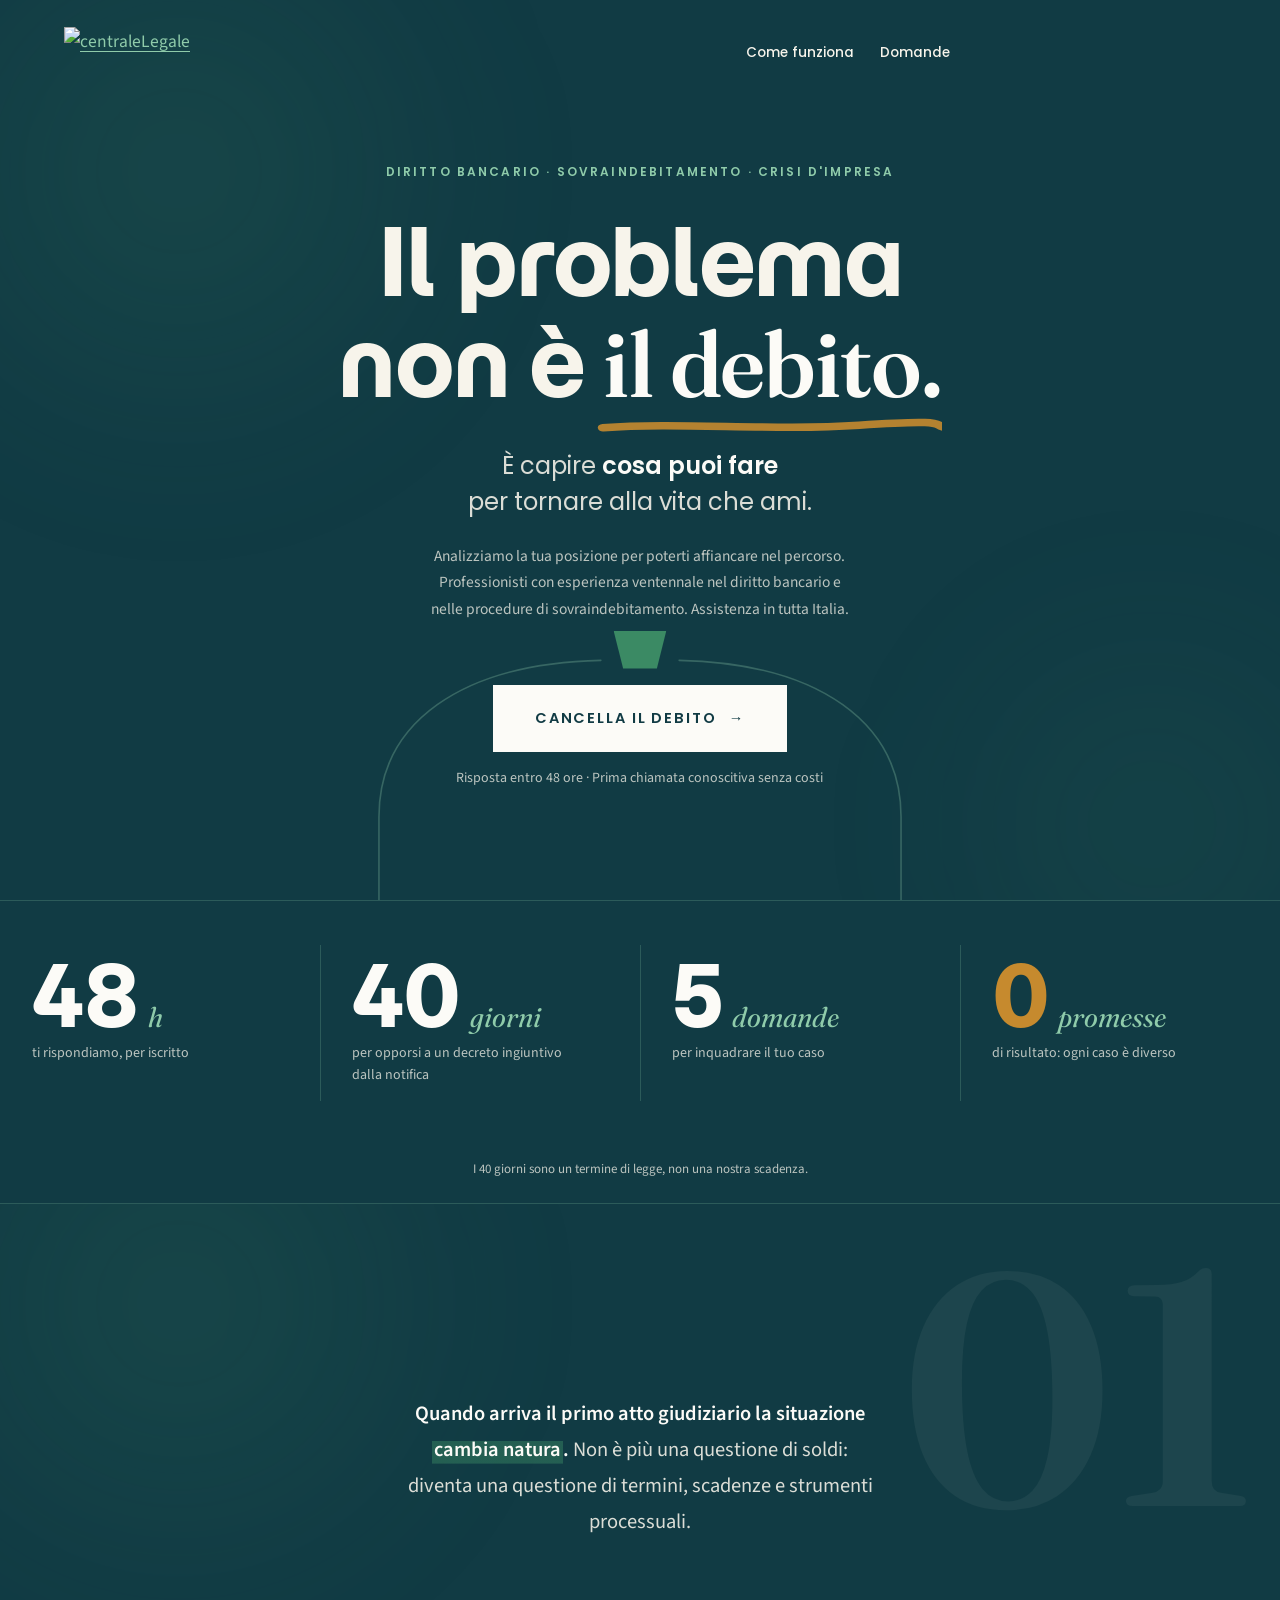
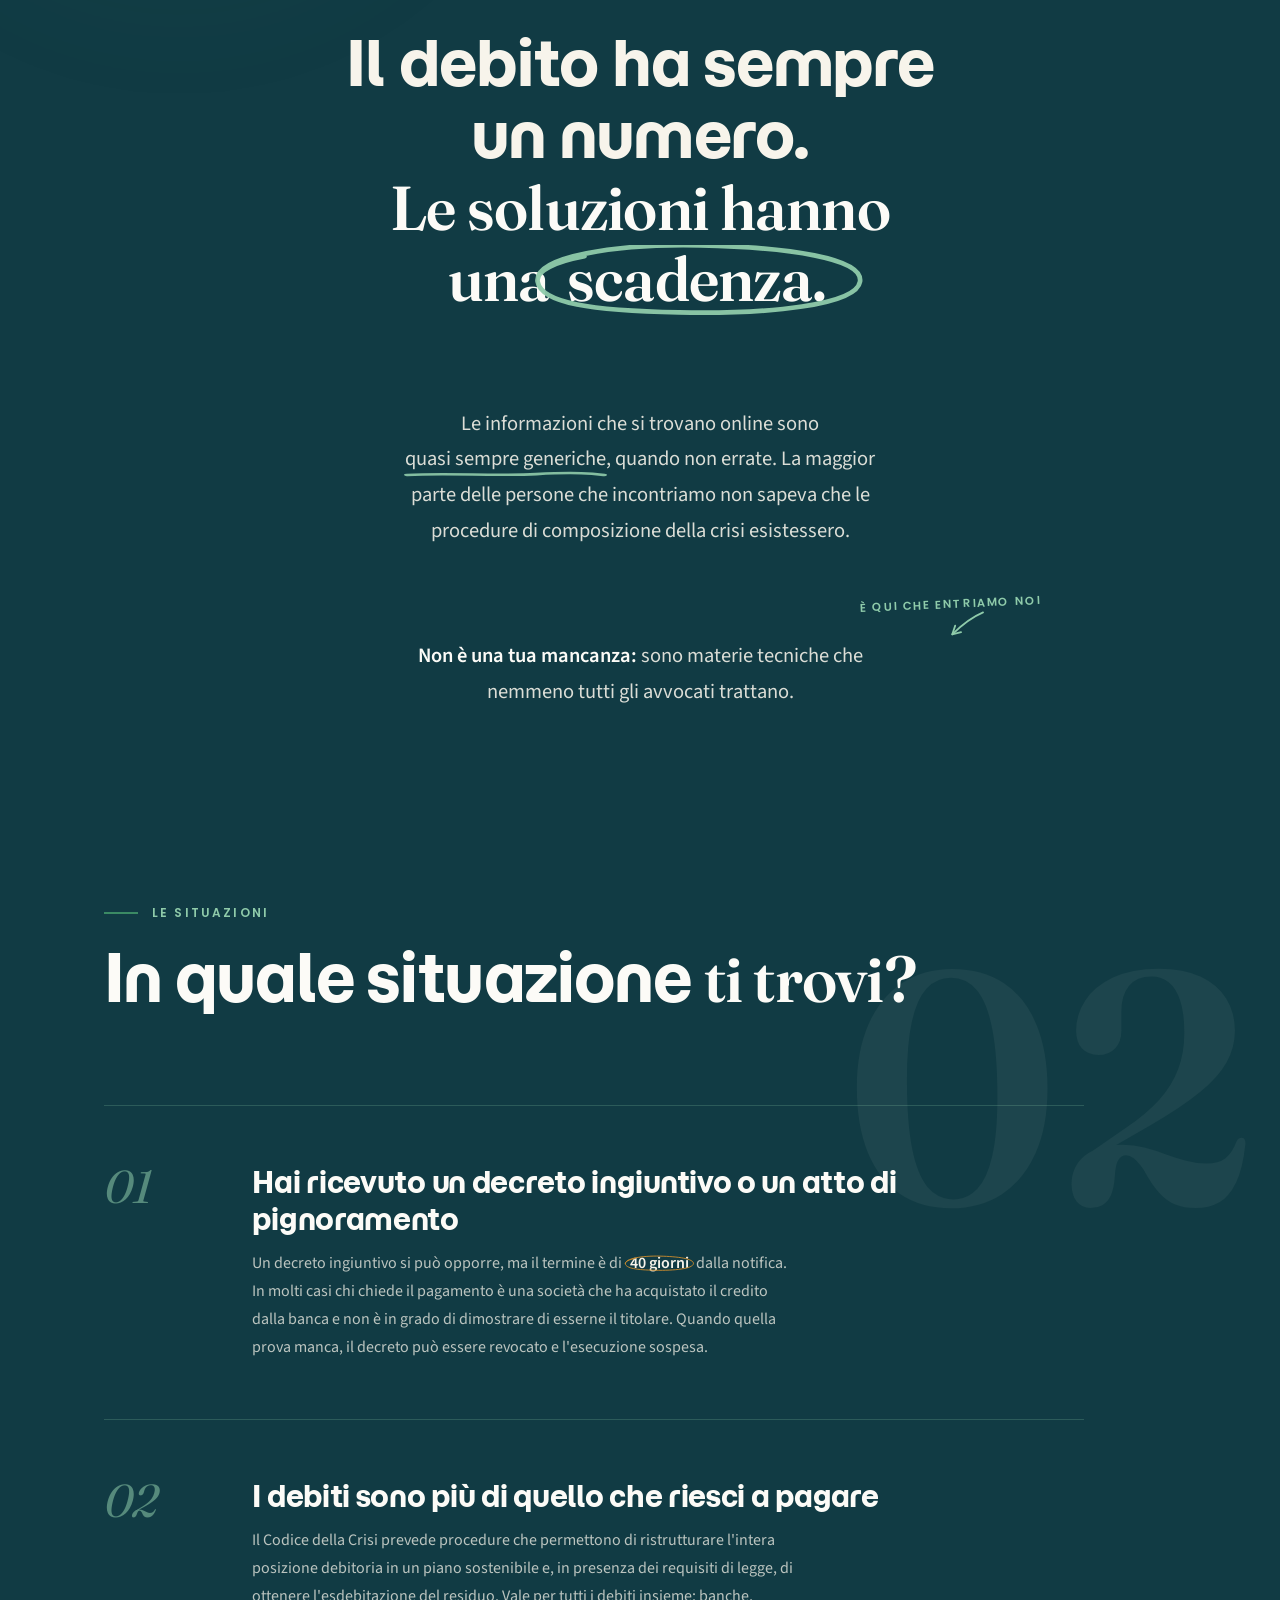
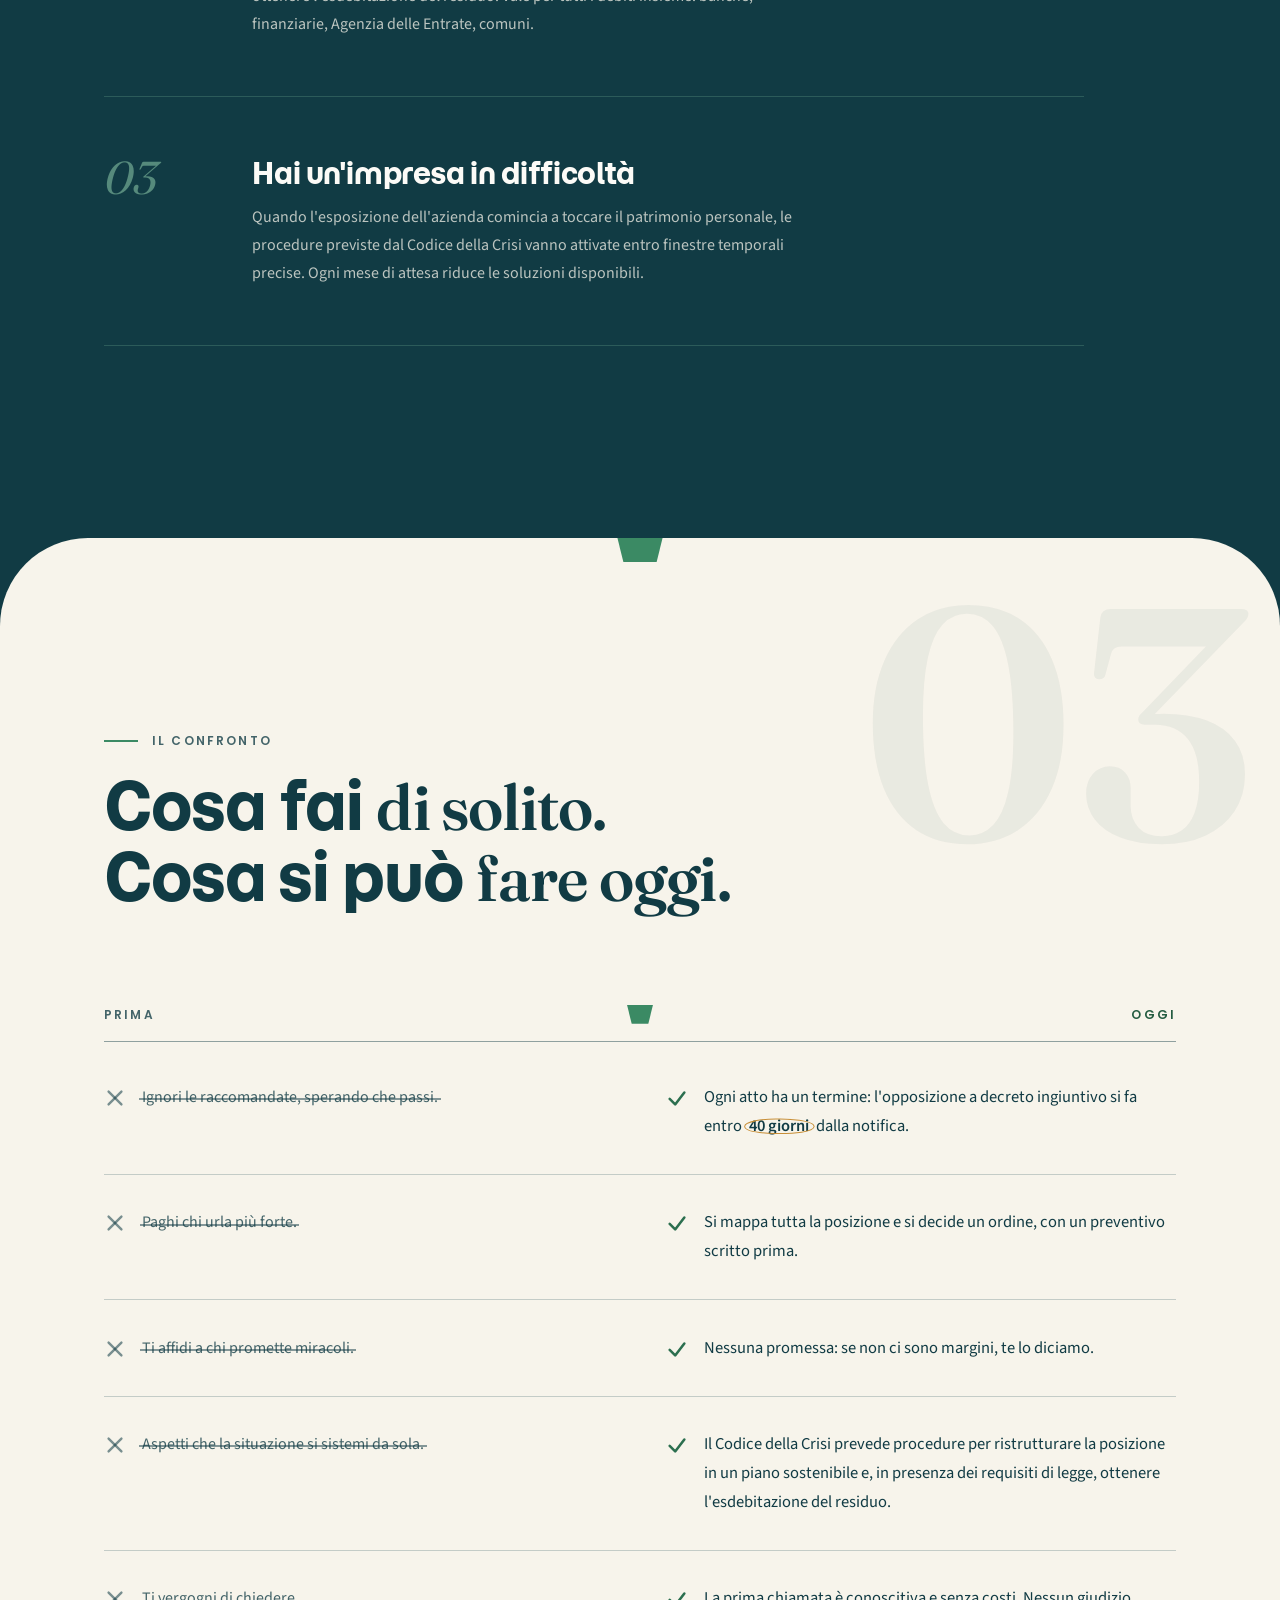
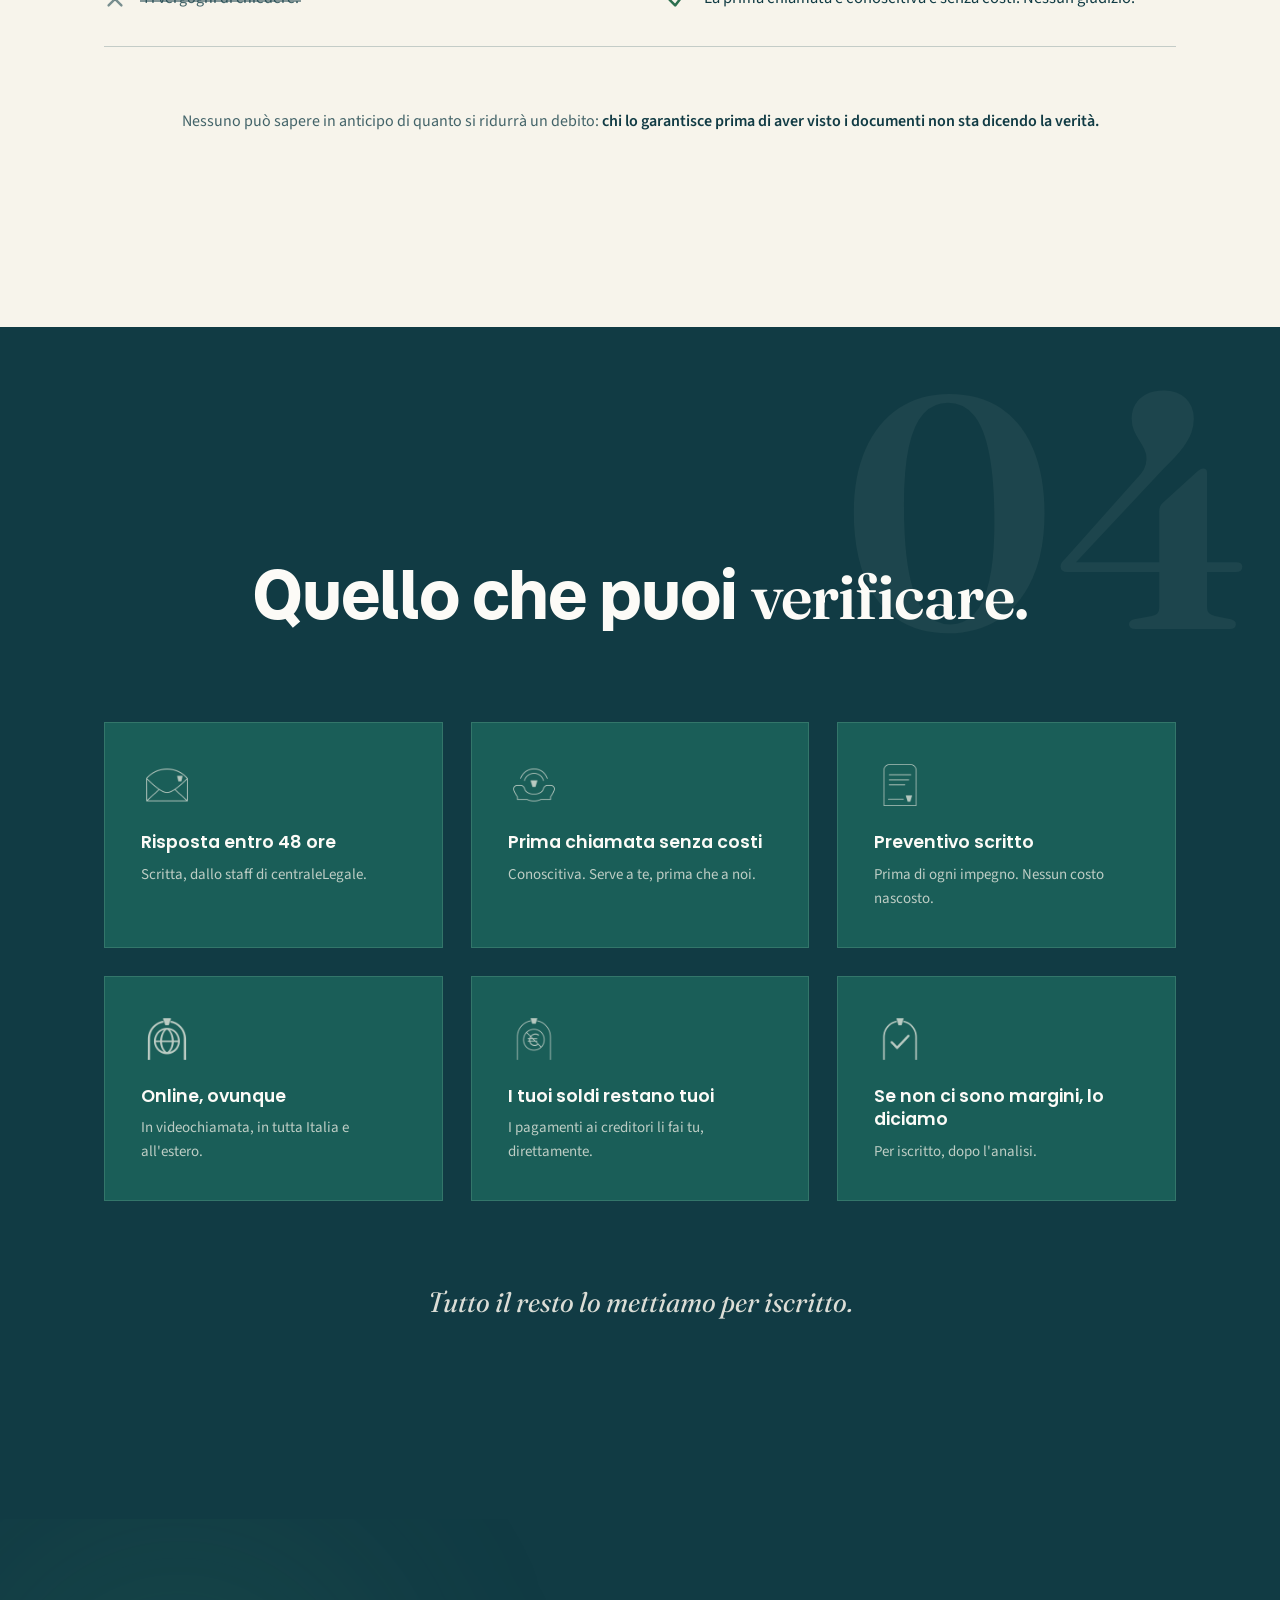
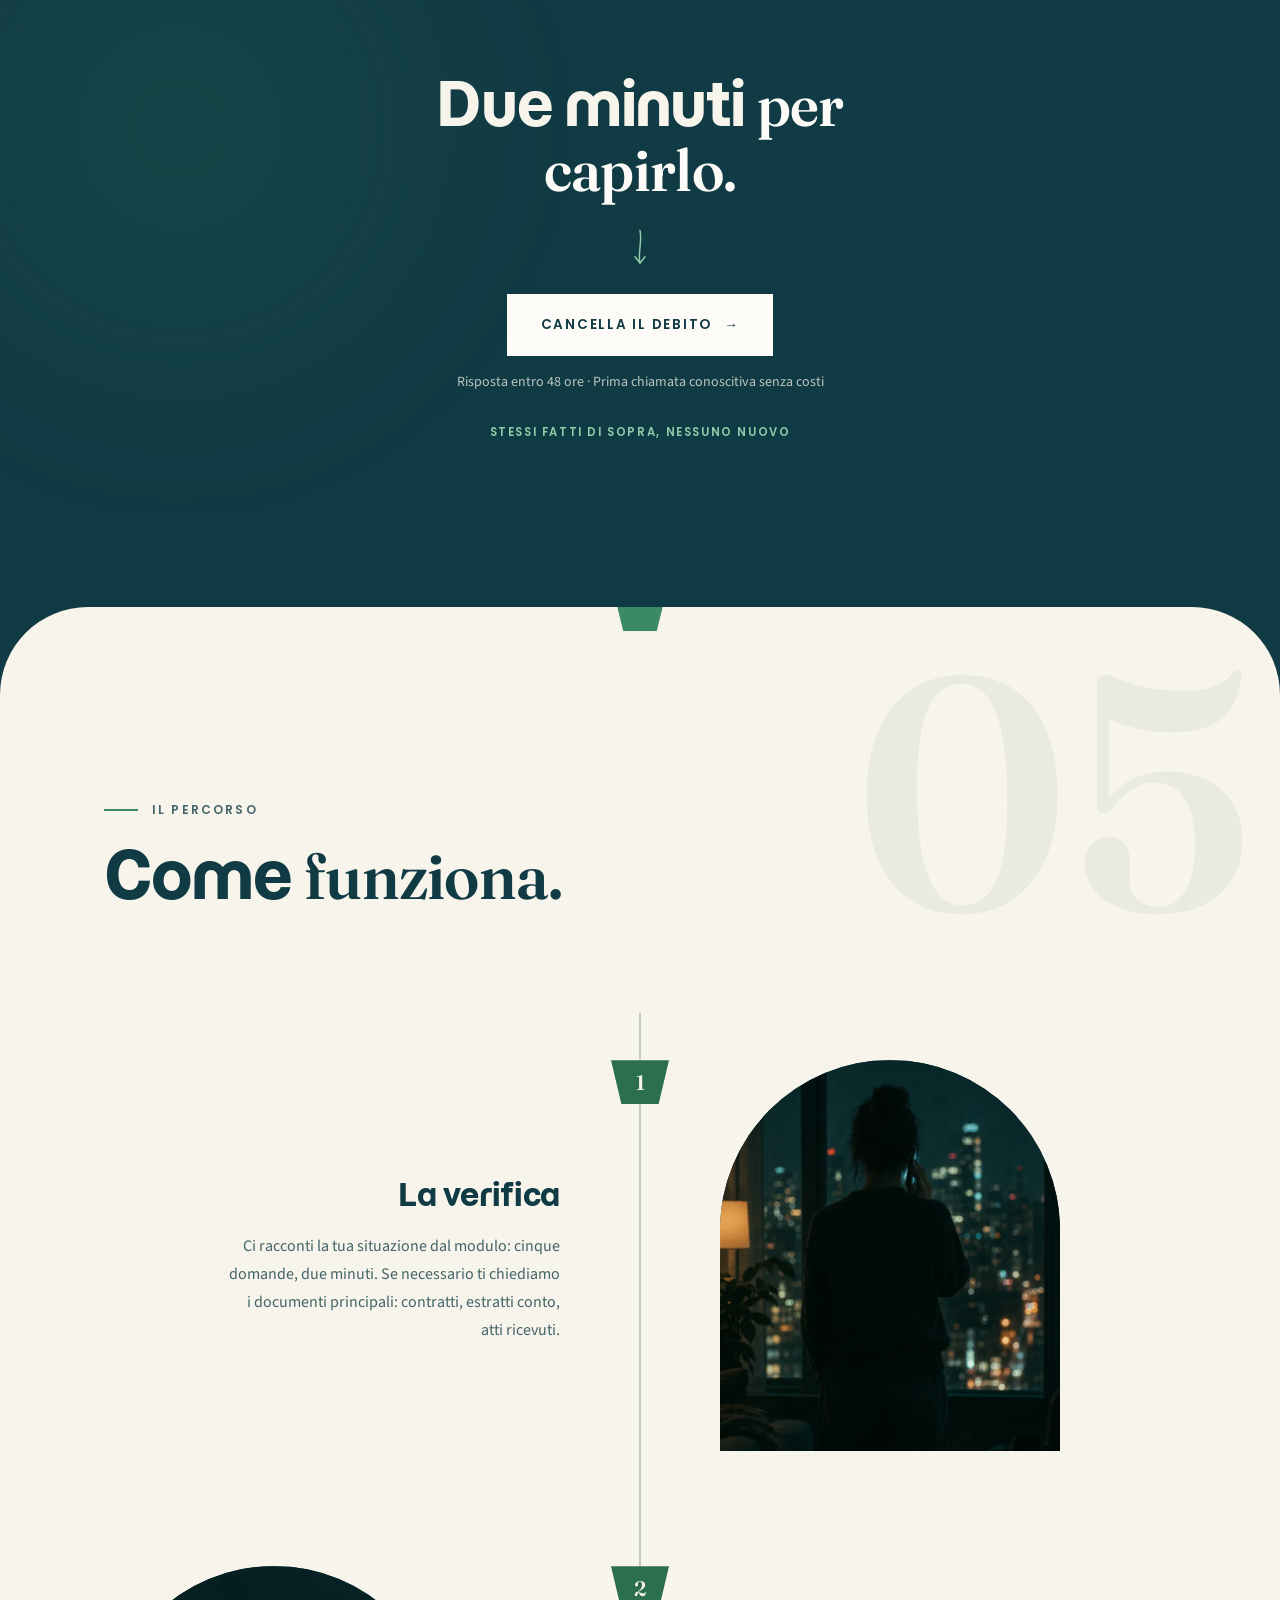
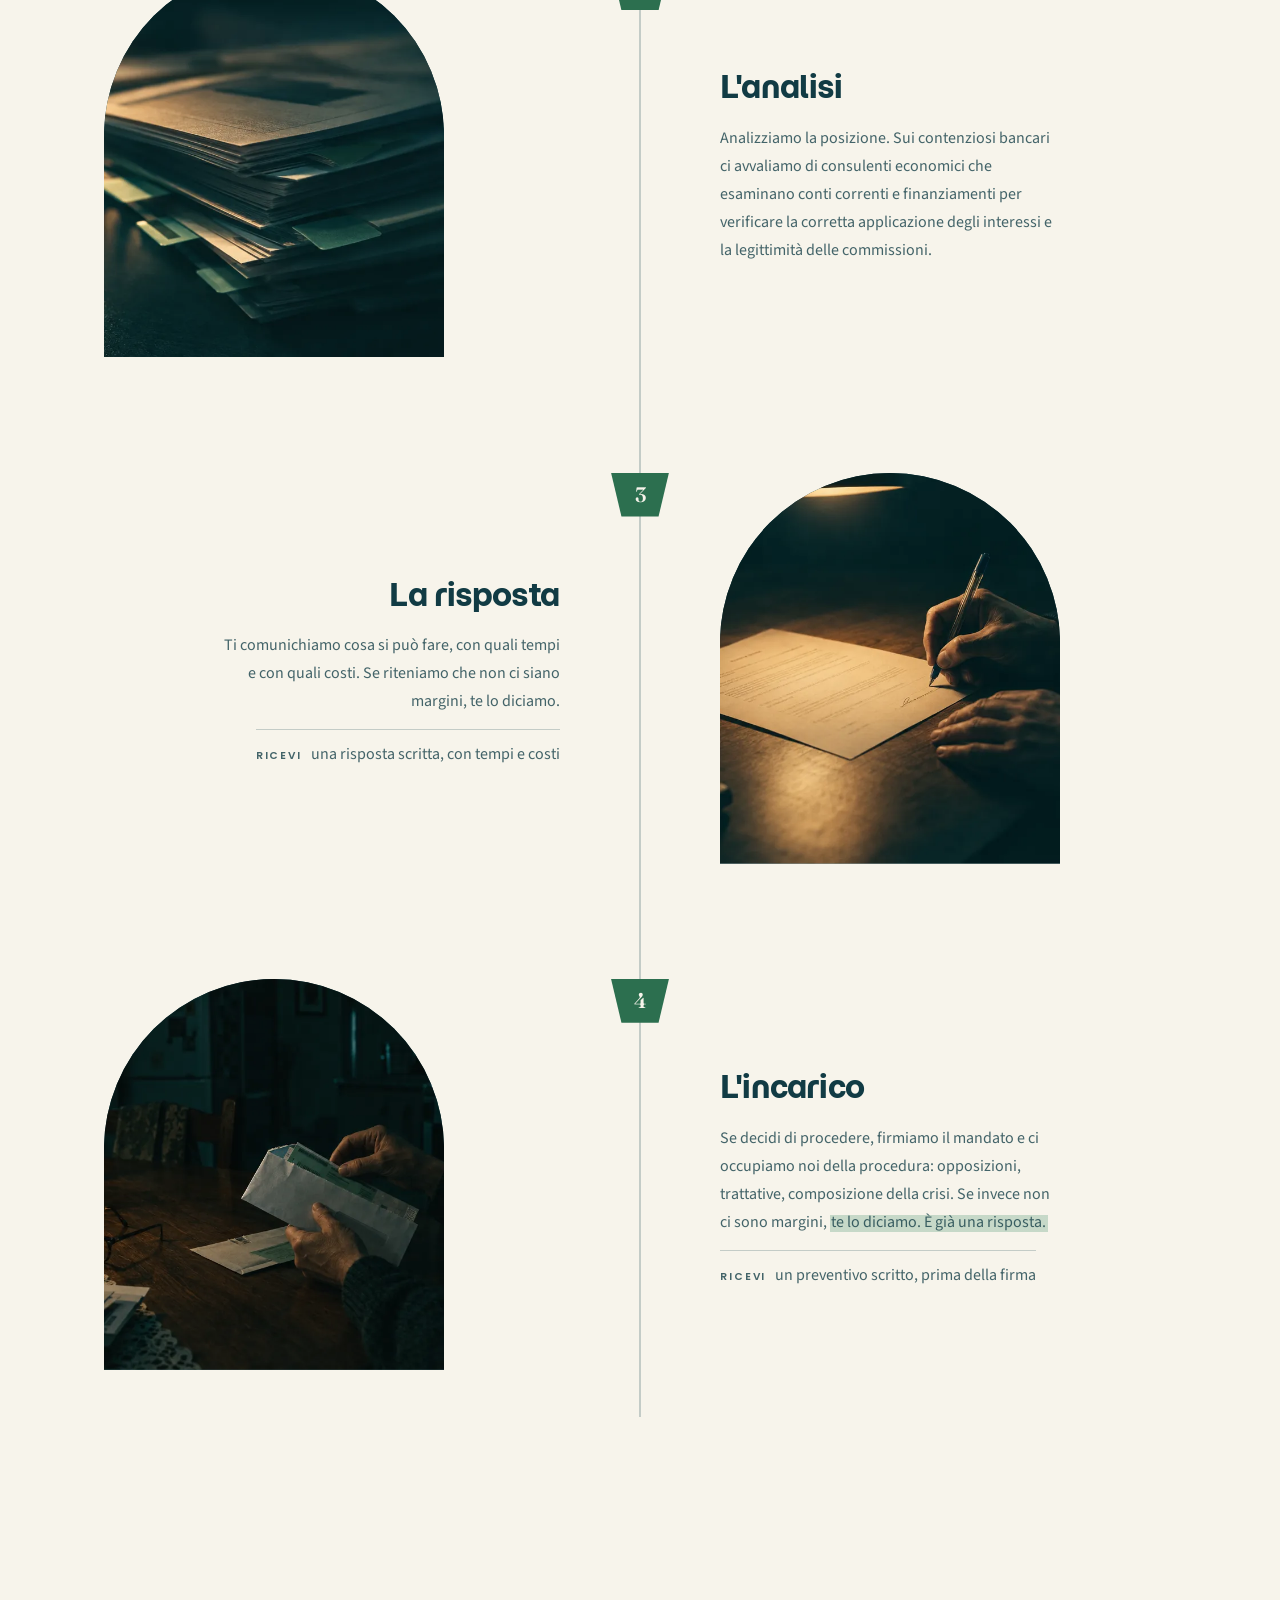
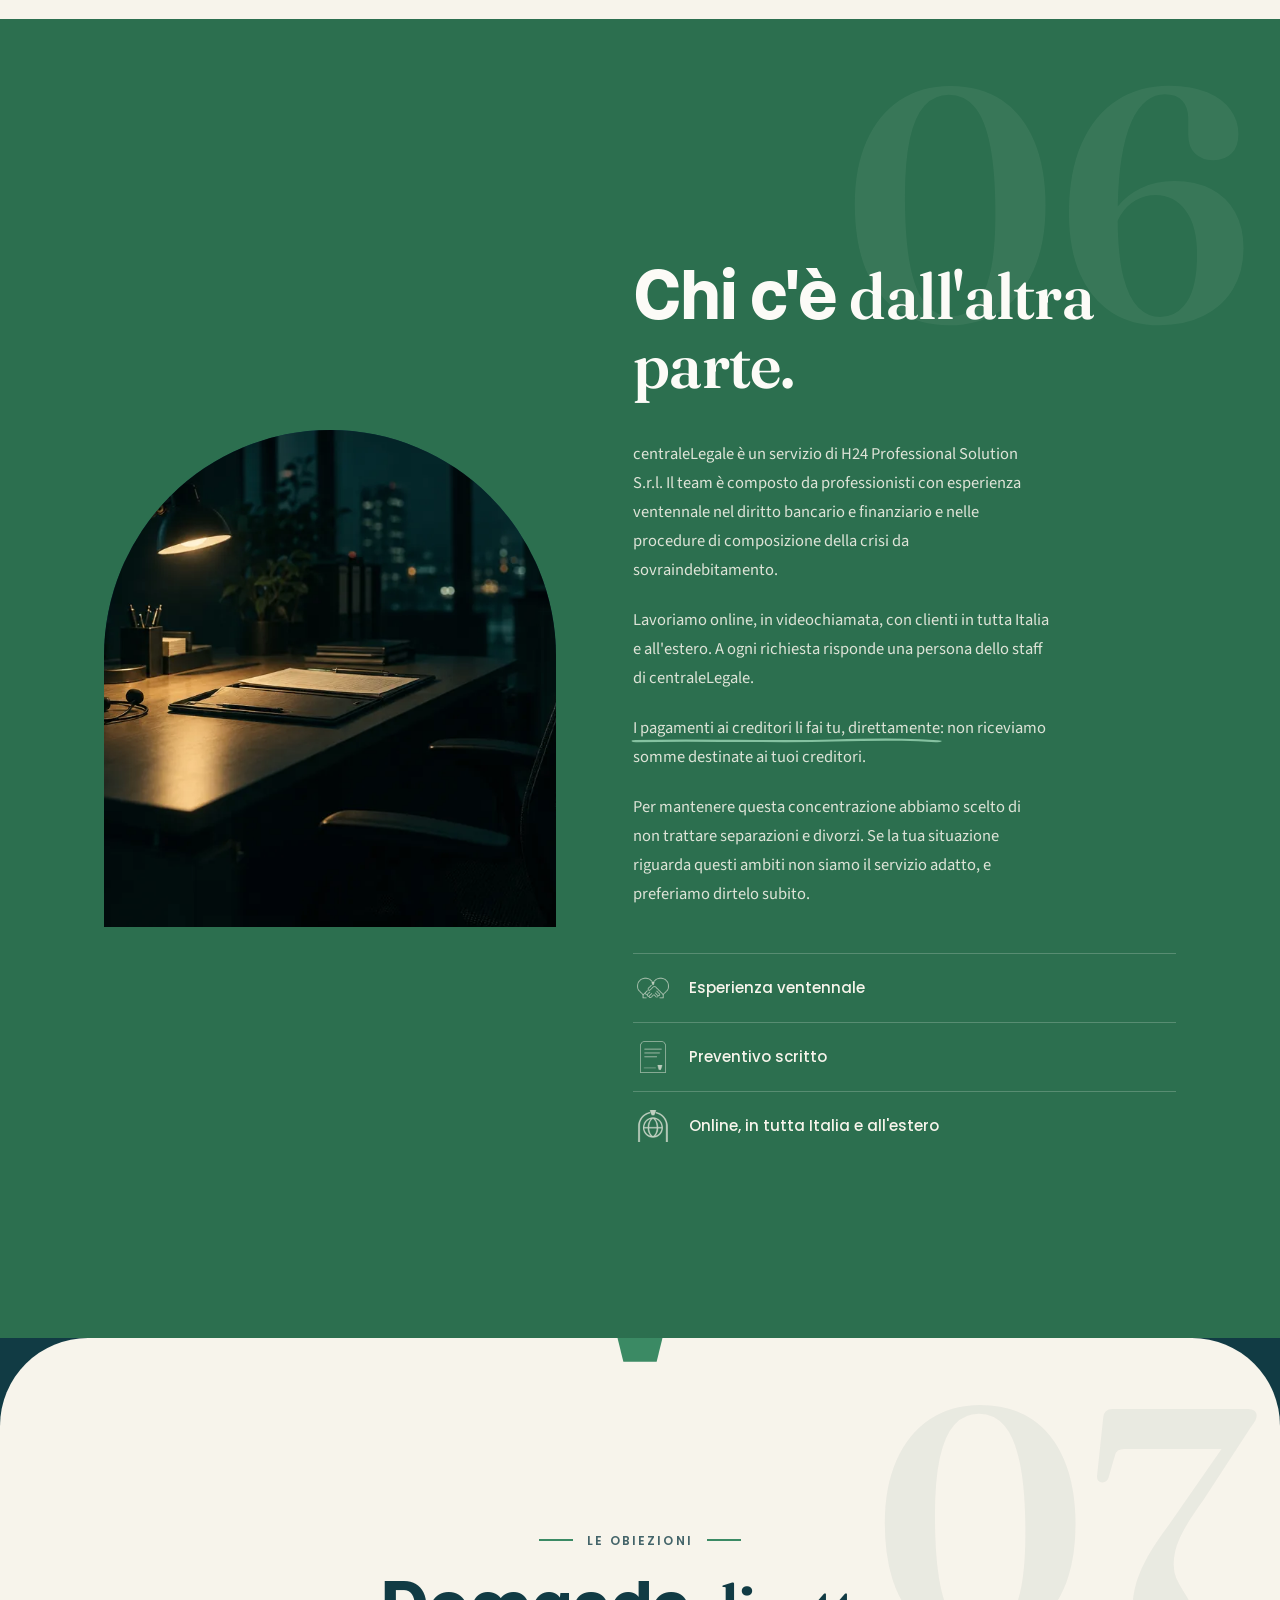
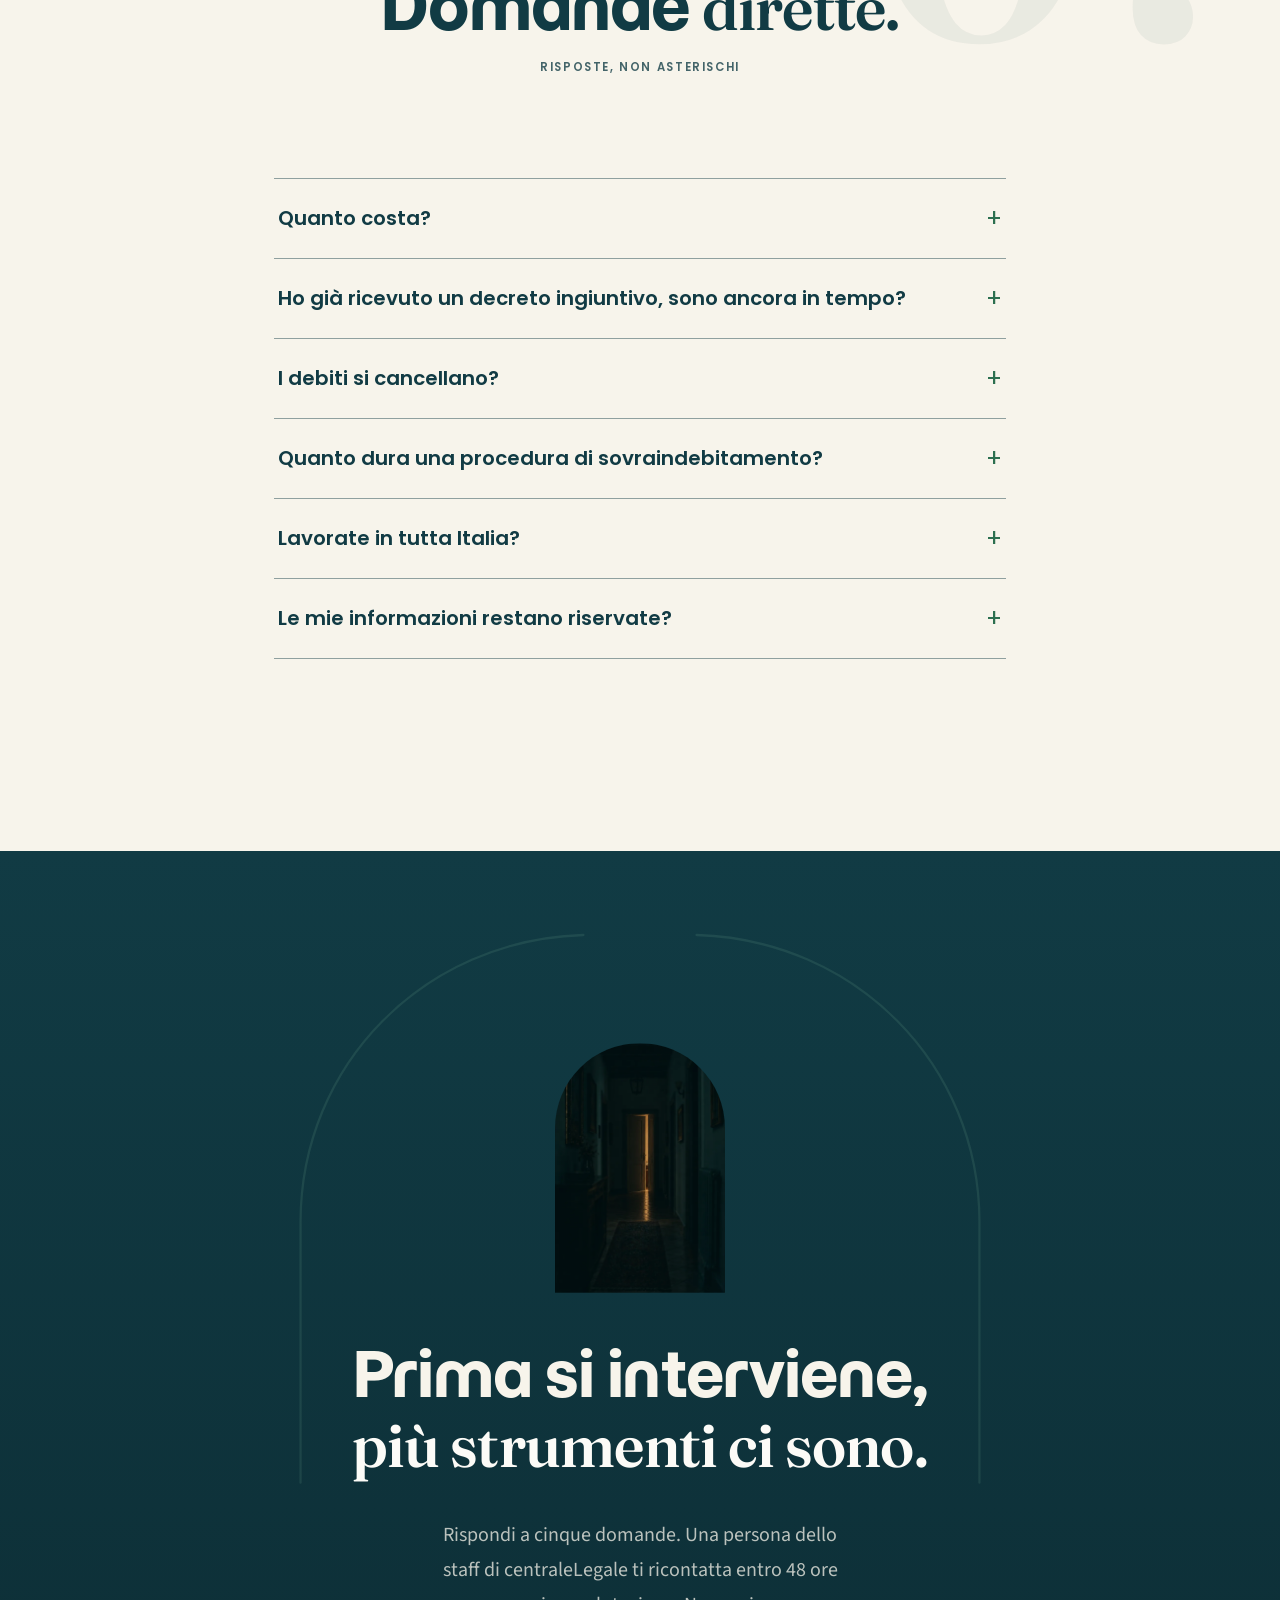
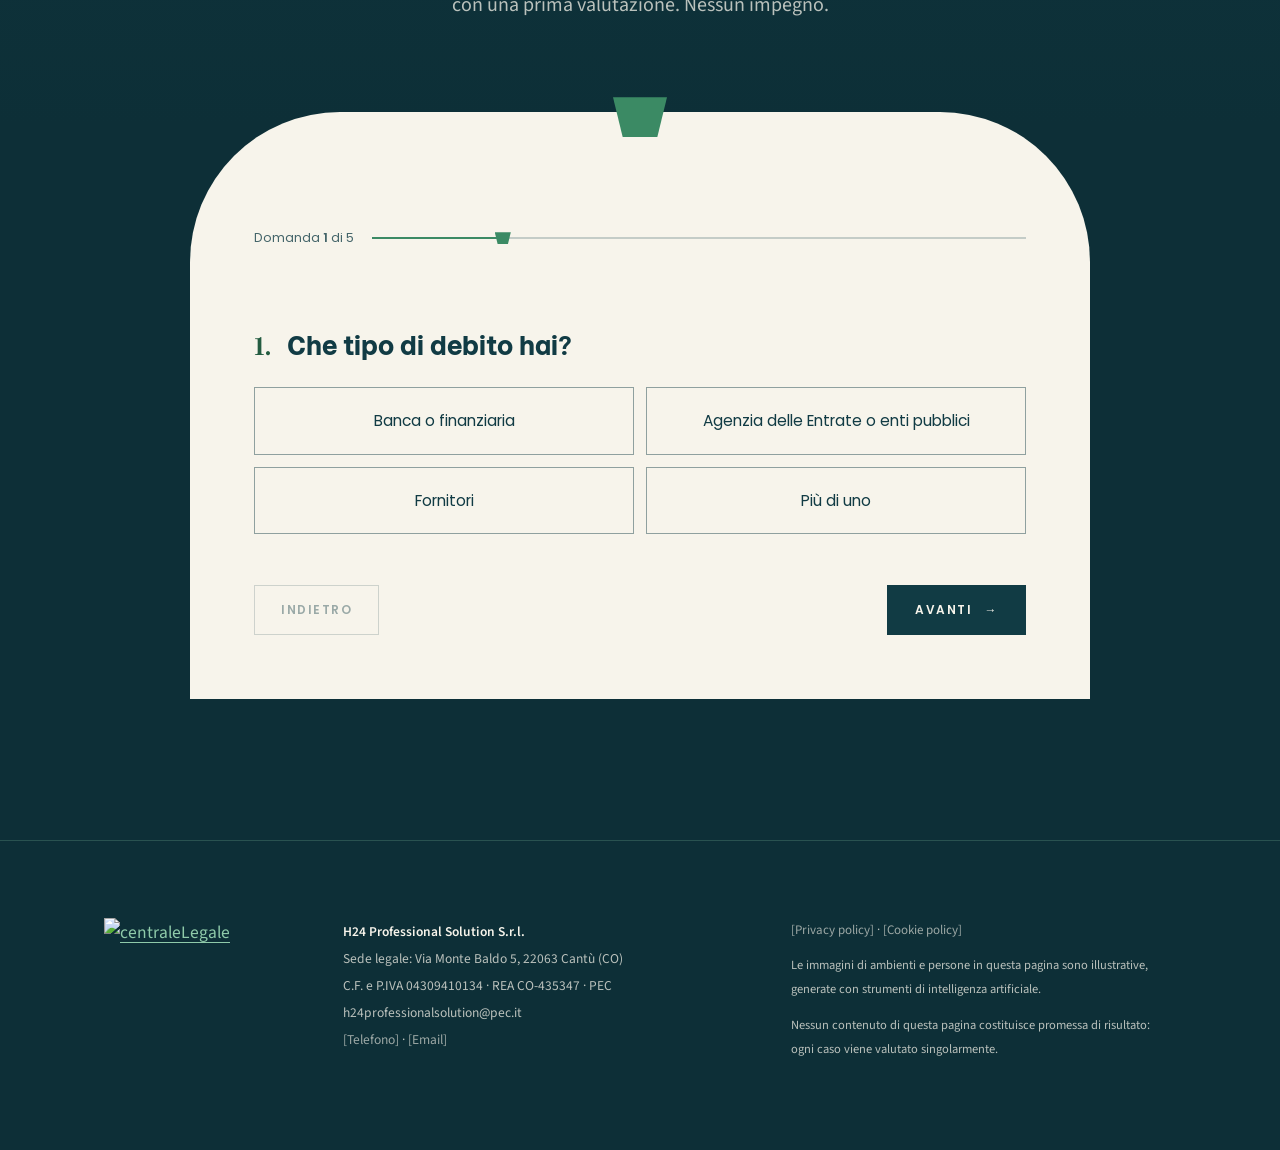
==== index.html @ a7ae0190 "v2 totale "La domanda giusta": direct response dark-first su nuove Brand Guidelines Rifacimento comp" ====
<!doctype html>
<html lang="it">
<head>
<meta charset="utf-8">
<meta name="viewport" content="width=device-width, initial-scale=1">
<title>centraleLegale — Il problema non è il debito</title>
<meta name="description" content="Professionisti con esperienza ventennale nel diritto bancario e nelle procedure di sovraindebitamento. Verifica la tua posizione: risposta scritta entro 48 ore, nessun impegno. Assistenza in tutta Italia.">
<meta property="og:title" content="centraleLegale — Il problema non è il debito">
<meta property="og:description" content="Il problema non è il debito. È capire cosa puoi fare. Risposta entro 48 ore, prima chiamata conoscitiva senza costi.">
<meta property="og:type" content="website">
<meta name="theme-color" content="#113b44">
<link rel="preload" href="assets/fonts/MomoTrustDisplay-Regular.woff2" as="font" type="font/woff2" crossorigin>
<link rel="preload" href="assets/fonts/Fraunces_72pt-SemiBold.woff2" as="font" type="font/woff2" crossorigin>
<link rel="preload" href="assets/fonts/Poppins-SemiBold.woff2" as="font" type="font/woff2" crossorigin>
<link rel="preload" href="assets/fonts/SourceSans3-Variable.woff2" as="font" type="font/woff2" crossorigin>
<link rel="icon" href="assets/img/favicon-32x32.png" sizes="32x32">
<link rel="apple-touch-icon" href="assets/img/apple-touch-icon.png">
<link rel="stylesheet" href="assets/css/main.css">
<script>document.documentElement.classList.add('js');</script>
</head>
<body>

<a class="skip" href="#verifica">Vai al modulo di verifica</a>

<div class="lettura" aria-hidden="true"><i></i></div>

<header class="nav">
  <a class="nav__logo" href="#top" aria-label="centraleLegale">
    <img src="assets/img/Marrchio.Banco.svg" alt="centraleLegale" width="280" height="86">
  </a>
  <nav class="nav__destra" aria-label="Azioni">
    <a class="nav__voce" href="#percorso">Come funziona</a>
    <a class="nav__voce" href="#domande">Domande</a>
    <a class="btn btn--nav" href="#verifica">Cancella il Debito</a>
  </nav>
</header>

<div class="stickybar" aria-hidden="true">
  <span class="stickybar__fatto">Risposta entro 48 ore · Prima chiamata senza costi</span>
  <a class="btn btn--bar" href="#verifica" tabindex="-1">Cancella il Debito</a>
</div>

<main id="top">

  <!-- 01 · HERO — solo tipografia e geometria -->
  <section class="hero" aria-labelledby="hero-title">
    <div class="alone" aria-hidden="true"><i class="a1"></i><i class="a2"></i></div>
    <div class="hero__colonna">
      <p class="hero__kicker caps rv">Diritto bancario · Sovraindebitamento · Crisi d'impresa</p>
      <h1 class="hero__title" id="hero-title">
        <span class="riga"><span class="mt">Il problema</span></span>
        <span class="riga" style="--d:110ms"><span class="mt">non è&nbsp;</span><span class="fr">il debito.<svg class="sotto-svg" viewBox="0 0 300 22" preserveAspectRatio="none" aria-hidden="true"><path pathLength="1" d="M6 14 C 70 7, 150 18, 224 11 S 288 10, 295 13"/></svg></span></span>
      </h1>
      <p class="hero__sub rv" style="--d:280ms">È capire <strong>cosa puoi fare</strong> <br>per tornare alla vita che ami.</p>
      <p class="hero__lead rv" style="--d:360ms">Analizziamo la tua posizione per poterti affiancare nel percorso. Professionisti con esperienza ventennale nel diritto bancario e nelle procedure di sovraindebitamento. Assistenza in tutta Italia.</p>
      <div class="hero__azione rv" style="--d:460ms">
        <div class="hero__arco" aria-hidden="true">
          <svg viewBox="0 0 760 420" preserveAspectRatio="xMidYMin meet">
            <path class="arco-sx" pathLength="1" d="M60 420 V250 C60 135 160 62 332 58"/>
            <path class="arco-dx" pathLength="1" d="M700 420 V250 C700 135 600 62 428 58"/>
          </svg>
          <span class="hero__chiave"></span>
        </div>
        <a class="btn btn--hero" id="cta-hero" href="#verifica">Cancella il Debito <span class="btn__freccia" aria-hidden="true">→</span></a>
        <p class="microcopy">Risposta entro 48 ore · Prima chiamata conoscitiva senza costi</p>
      </div>
    </div>
  </section>

  <!-- 02 · DATA-STRIP — i numeri veri -->
  <section class="numeri" aria-label="I numeri del servizio">
    <div class="numeri__griglia">
      <div class="numero rv">
        <p class="numero__cifra"><span class="conta" data-fine="48">48</span><span class="numero__unita">h</span></p>
        <p class="numero__voce">ti rispondiamo, per iscritto</p>
      </div>
      <div class="numero rv" style="--d:90ms">
        <p class="numero__cifra"><span class="conta" data-fine="40">40</span><span class="numero__unita">giorni</span></p>
        <p class="numero__voce">per opporsi a un decreto ingiuntivo dalla notifica</p>
      </div>
      <div class="numero rv" style="--d:180ms">
        <p class="numero__cifra"><span class="conta" data-fine="5">5</span><span class="numero__unita">domande</span></p>
        <p class="numero__voce">per inquadrare il tuo caso</p>
      </div>
      <div class="numero numero--manifesto rv" style="--d:270ms">
        <p class="numero__cifra"><span>0</span><span class="numero__unita">promesse</span></p>
        <p class="numero__voce">di risultato: ogni caso è diverso</p>
      </div>
    </div>
    <p class="numeri__nota rv">I 40 giorni sono un termine di legge, non una nostra scadenza.</p>
  </section>

  <!-- 03 · REFRAME — la natura del problema -->
  <section class="reframe capitolo" data-capitolo="01" aria-labelledby="reframe-title">
    <div class="alone" aria-hidden="true"><i class="a1"></i></div>
    <div class="colonna">
      <h2 class="visually-hidden" id="reframe-title">Perché succede</h2>
      <p class="blocco rv"><strong>Quando arriva il primo atto giudiziario la situazione <span class="marca-salvia">cambia natura</span>.</strong> Non è più una questione di soldi: diventa una questione di termini, scadenze e strumenti processuali.</p>
      <div class="statement">
        <span class="riga"><span class="mt">Il debito ha sempre</span></span>
        <span class="riga" style="--d:100ms"><span class="mt">un numero.</span></span>
        <span class="riga" style="--d:200ms"><span class="fr">Le soluzioni hanno</span></span>
        <span class="riga" style="--d:300ms"><span class="fr">una <span class="cerchio">scadenza.<svg viewBox="0 0 204 48" aria-hidden="true"><path pathLength="1" d="M14 26 C 12 12, 58 5, 104 6 C 152 7, 194 13, 192 26 C 190 39, 142 44, 92 43 C 44 42, 16 38, 14 26 C 13 20, 24 15, 40 12"/></svg></span></span></span>
      </div>
      <p class="blocco rv">Le informazioni che si trovano online sono <span class="sotto sotto--chiaro">quasi sempre generiche<svg viewBox="0 0 200 14" preserveAspectRatio="none" aria-hidden="true"><path pathLength="1" d="M4 9 C 45 4, 90 12, 130 7 S 185 6, 196 9"/></svg></span>, quando non errate. La maggior parte delle persone che incontriamo non sapeva che le procedure di composizione della crisi esistessero.</p>
      <div class="con-nota rv">
        <span class="nota nota--dx" aria-hidden="true">è qui che entriamo noi</span>
        <span class="freccia-tec freccia-tec--nota" aria-hidden="true">
          <svg viewBox="0 0 60 44"><path pathLength="1" d="M56 6 C 42 12, 26 24, 14 36"/><path pathLength="1" class="punta" d="M14 36 l12 -3 m-12 3 l4 -12"/></svg>
        </span>
        <p class="blocco blocco--chiusa"><strong>Non è una tua mancanza:</strong> sono materie tecniche che nemmeno tutti gli avvocati trattano.</p>
      </div>
    </div>
  </section>

  <!-- 03b · LE TRE SITUAZIONI -->
  <section class="fronti capitolo" data-capitolo="02" id="situazioni" aria-labelledby="fronti-title">
    <div class="contenitore">
      <header class="sezione__testa">
        <p class="kicker kicker--scuro caps rv">Le situazioni</p>
        <h2 class="sezione__titolo sezione__titolo--chiaro rv" id="fronti-title"><span class="mt">In quale situazione</span> <span class="fr">ti trovi?</span></h2>
      </header>
      <div class="fronti__lista">
        <article class="fronte rv">
          <span class="fronte__numero" aria-hidden="true">01</span>
          <div>
            <h3 class="fronte__titolo">Hai ricevuto un decreto ingiuntivo o un atto di pignoramento</h3>
            <p class="fronte__testo">Un decreto ingiuntivo si può opporre, ma il termine è di <strong class="cerchio cerchio--ambra num">40 giorni<svg viewBox="0 0 204 48" aria-hidden="true"><path pathLength="1" d="M14 26 C 12 12, 58 5, 104 6 C 152 7, 194 13, 192 26 C 190 39, 142 44, 92 43 C 44 42, 16 38, 14 26 C 13 20, 24 15, 40 12"/></svg></strong> dalla notifica. In molti casi chi chiede il pagamento è una società che ha acquistato il credito dalla banca e non è in grado di dimostrare di esserne il titolare. Quando quella prova manca, il decreto può essere revocato e l'esecuzione sospesa.</p>
          </div>
        </article>
        <article class="fronte rv">
          <span class="fronte__numero" aria-hidden="true">02</span>
          <div>
            <h3 class="fronte__titolo">I debiti sono più di quello che riesci a pagare</h3>
            <p class="fronte__testo">Il Codice della Crisi prevede procedure che permettono di ristrutturare l'intera posizione debitoria in un piano sostenibile e, in presenza dei requisiti di legge, di ottenere l'esdebitazione del residuo. Vale per tutti i debiti insieme: banche, finanziarie, Agenzia delle Entrate, comuni.</p>
          </div>
        </article>
        <article class="fronte rv">
          <span class="fronte__numero" aria-hidden="true">03</span>
          <div>
            <h3 class="fronte__titolo">Hai un'impresa in difficoltà</h3>
            <p class="fronte__testo">Quando l'esposizione dell'azienda comincia a toccare il patrimonio personale, le procedure previste dal Codice della Crisi vanno attivate entro finestre temporali precise. Ogni mese di attesa riduce le soluzioni disponibili.</p>
          </div>
        </article>
      </div>
    </div>
  </section>

  <!-- 04 · PRIMA / OGGI — isola avorio -->
  <section class="tavola isola capitolo capitolo--chiaro" data-capitolo="03" aria-labelledby="tavola-title">
    <div class="isola__chiave" aria-hidden="true"></div>
    <div class="contenitore">
      <header class="sezione__testa">
        <p class="kicker caps rv">Il confronto</p>
        <h2 class="sezione__titolo rv" id="tavola-title"><span class="mt">Cosa fai</span> <span class="fr">di solito.</span><br><span class="mt">Cosa si può</span> <span class="fr">fare oggi.</span></h2>
      </header>
      <div class="tavola__intesta rv">
        <span class="tavola__collabel caps">Prima</span>
        <span class="tavola__chiave" aria-hidden="true"></span>
        <span class="tavola__collabel caps">Oggi</span>
      </div>
      <div class="tavola__righe">
        <div class="rigat rv">
          <div class="rigat__prima"><span class="visually-hidden">Prima: </span><span class="segno segno--x" aria-hidden="true"><svg viewBox="0 0 24 24"><path pathLength="1" d="M5 5 L19 19"/><path pathLength="1" d="M19 5 L5 19"/></svg></span><p>Ignori le raccomandate, sperando che passi.</p></div>
          <div class="rigat__oggi"><span class="visually-hidden">Oggi: </span><span class="segno segno--v" aria-hidden="true"><svg viewBox="0 0 24 24"><path pathLength="1" d="M4 13 L10 19 L20 6"/></svg></span><p>Ogni atto ha un termine: l'opposizione a decreto ingiuntivo si fa entro <strong class="cerchio cerchio--ambra num">40 giorni<svg viewBox="0 0 204 48" aria-hidden="true"><path pathLength="1" d="M14 26 C 12 12, 58 5, 104 6 C 152 7, 194 13, 192 26 C 190 39, 142 44, 92 43 C 44 42, 16 38, 14 26 C 13 20, 24 15, 40 12"/></svg></strong> dalla notifica.</p></div>
        </div>
        <div class="rigat rv">
          <div class="rigat__prima"><span class="visually-hidden">Prima: </span><span class="segno segno--x" aria-hidden="true"><svg viewBox="0 0 24 24"><path pathLength="1" d="M5 5 L19 19"/><path pathLength="1" d="M19 5 L5 19"/></svg></span><p>Paghi chi urla più forte.</p></div>
          <div class="rigat__oggi"><span class="visually-hidden">Oggi: </span><span class="segno segno--v" aria-hidden="true"><svg viewBox="0 0 24 24"><path pathLength="1" d="M4 13 L10 19 L20 6"/></svg></span><p>Si mappa tutta la posizione e si decide un ordine, con un preventivo scritto prima.</p></div>
        </div>
        <div class="rigat rv">
          <div class="rigat__prima"><span class="visually-hidden">Prima: </span><span class="segno segno--x" aria-hidden="true"><svg viewBox="0 0 24 24"><path pathLength="1" d="M5 5 L19 19"/><path pathLength="1" d="M19 5 L5 19"/></svg></span><p>Ti affidi a chi promette miracoli.</p></div>
          <div class="rigat__oggi"><span class="visually-hidden">Oggi: </span><span class="segno segno--v" aria-hidden="true"><svg viewBox="0 0 24 24"><path pathLength="1" d="M4 13 L10 19 L20 6"/></svg></span><p>Nessuna promessa: se non ci sono margini, te lo diciamo.</p></div>
        </div>
        <div class="rigat rv">
          <div class="rigat__prima"><span class="visually-hidden">Prima: </span><span class="segno segno--x" aria-hidden="true"><svg viewBox="0 0 24 24"><path pathLength="1" d="M5 5 L19 19"/><path pathLength="1" d="M19 5 L5 19"/></svg></span><p>Aspetti che la situazione si sistemi da sola.</p></div>
          <div class="rigat__oggi"><span class="visually-hidden">Oggi: </span><span class="segno segno--v" aria-hidden="true"><svg viewBox="0 0 24 24"><path pathLength="1" d="M4 13 L10 19 L20 6"/></svg></span><p>Il Codice della Crisi prevede procedure per ristrutturare la posizione in un piano sostenibile e, in presenza dei requisiti di legge, ottenere l'esdebitazione del residuo.</p></div>
        </div>
        <div class="rigat rv">
          <div class="rigat__prima"><span class="visually-hidden">Prima: </span><span class="segno segno--x" aria-hidden="true"><svg viewBox="0 0 24 24"><path pathLength="1" d="M5 5 L19 19"/><path pathLength="1" d="M19 5 L5 19"/></svg></span><p>Ti vergogni di chiedere.</p></div>
          <div class="rigat__oggi"><span class="visually-hidden">Oggi: </span><span class="segno segno--v" aria-hidden="true"><svg viewBox="0 0 24 24"><path pathLength="1" d="M4 13 L10 19 L20 6"/></svg></span><p>La prima chiamata è conoscitiva e senza costi. Nessun giudizio.</p></div>
        </div>
      </div>
      <p class="tavola__nota rv">Nessuno può sapere in anticipo di quanto si ridurrà un debito: <strong>chi lo garantisce prima di aver visto i documenti non sta dicendo la verità.</strong></p>
    </div>
  </section>

  <!-- 05 · FATTI — card verificabili -->
  <section class="fatti capitolo" data-capitolo="04" aria-labelledby="fatti-title">
    <div class="contenitore">
      <header class="sezione__testa sezione__testa--centro">
        <p class="kicker kicker--scuro caps rv">Fatti, non promesse</p>
        <h2 class="sezione__titolo sezione__titolo--chiaro rv" id="fatti-title"><span class="mt">Quello che puoi</span> <span class="fr">verificare.</span></h2>
      </header>
      <div class="fatti__griglia">
        <article class="fatto rv">
          <span class="fatto__icona" aria-hidden="true"><img src="assets/img/v2/icone/avorio/busta.webp" alt="" width="96" height="96" loading="lazy"></span>
          <h3>Risposta entro 48 ore</h3>
          <p>Scritta, dallo staff di centraleLegale.</p>
        </article>
        <article class="fatto rv" style="--d:80ms">
          <span class="fatto__icona" aria-hidden="true"><img src="assets/img/v2/icone/avorio/telefono.webp" alt="" width="96" height="96" loading="lazy"></span>
          <h3>Prima chiamata senza costi</h3>
          <p>Conoscitiva. Serve a te, prima che a noi.</p>
        </article>
        <article class="fatto rv" style="--d:160ms">
          <span class="fatto__icona" aria-hidden="true"><img src="assets/img/v2/icone/avorio/preventivo.webp" alt="" width="96" height="96" loading="lazy"></span>
          <h3>Preventivo scritto</h3>
          <p>Prima di ogni impegno. Nessun costo nascosto.</p>
        </article>
        <article class="fatto rv" style="--d:240ms">
          <span class="fatto__icona" aria-hidden="true"><img src="assets/img/v2/icone/avorio/percorso.webp" alt="" width="96" height="96" loading="lazy"></span>
          <h3>Online, ovunque</h3>
          <p>In videochiamata, in tutta Italia e all'estero.</p>
        </article>
        <article class="fatto rv" style="--d:320ms">
          <span class="fatto__icona" aria-hidden="true"><img src="assets/img/v2/icone/avorio/euro.webp" alt="" width="96" height="96" loading="lazy"></span>
          <h3>I tuoi soldi restano tuoi</h3>
          <p>I pagamenti ai creditori li fai tu, direttamente.</p>
        </article>
        <article class="fatto rv" style="--d:400ms">
          <span class="fatto__icona" aria-hidden="true"><img src="assets/img/v2/icone/avorio/spunta.webp" alt="" width="96" height="96" loading="lazy"></span>
          <h3>Se non ci sono margini, lo diciamo</h3>
          <p>Per iscritto, dopo l'analisi.</p>
        </article>
      </div>
      <p class="fatti__chiusa rv"><em>Tutto il resto lo mettiamo per iscritto.</em></p>
    </div>
  </section>

  <!-- 06 · CTA RIPRESA -->
  <section class="ripresa" aria-label="Verifica">
    <div class="alone" aria-hidden="true"><i class="a1"></i></div>
    <div class="colonna colonna--centro">
      <p class="ripresa__riga"><span class="riga"><span><span class="mt">Due minuti</span> <span class="fr">per capirlo.</span></span></span></p>
      <div class="ripresa__azione rv">
        <span class="freccia-tec freccia-tec--ripresa" aria-hidden="true">
          <svg viewBox="0 0 48 64"><path pathLength="1" d="M24 4 C 28 22, 20 40, 24 56"/><path pathLength="1" class="punta" d="M24 56 l-8 -10 m8 10 l8 -10"/></svg>
        </span>
        <a class="btn" href="#verifica">Cancella il Debito <span class="btn__freccia" aria-hidden="true">→</span></a>
        <p class="microcopy">Risposta entro 48 ore · Prima chiamata conoscitiva senza costi</p>
      </div>
      <p class="nota nota--ironica rv">stessi fatti di sopra, nessuno nuovo</p>
    </div>
  </section>

  <!-- 07 · PERCORSO — 4 passi -->
  <section class="percorso isola capitolo capitolo--chiaro" data-capitolo="05" id="percorso" aria-labelledby="percorso-title">
    <div class="isola__chiave" aria-hidden="true"></div>
    <div class="contenitore">
      <header class="sezione__testa">
        <p class="kicker caps rv">Il percorso</p>
        <h2 class="sezione__titolo rv" id="percorso-title"><span class="mt">Come</span> <span class="fr">funziona.</span></h2>
      </header>
      <div class="linea-tempo">
        <div class="linea-tempo__asta" aria-hidden="true"><i></i></div>
        <article class="passo rv">
          <span class="passo__nodo" aria-hidden="true"><b class="num">1</b></span>
          <div class="passo__testo">
            <h3>La verifica</h3>
            <p>Ci racconti la tua situazione dal modulo: cinque domande, due minuti. Se necessario ti chiediamo i documenti principali: contratti, estratti conto, atti ricevuti.</p>
          </div>
          <figure class="passo__foto">
            <span class="arco-clip"><img src="assets/img/v2/foto/telefono.webp" alt="Persona di spalle alla finestra, di sera, al telefono — immagine illustrativa" width="688" height="1024" loading="lazy"></span>
          </figure>
        </article>
        <article class="passo passo--alterno rv">
          <span class="passo__nodo" aria-hidden="true"><b class="num">2</b></span>
          <div class="passo__testo">
            <h3>L'analisi</h3>
            <p>Analizziamo la posizione. Sui contenziosi bancari ci avvaliamo di consulenti economici che esaminano conti correnti e finanziamenti per verificare la corretta applicazione degli interessi e la legittimità delle commissioni.</p>
          </div>
          <figure class="passo__foto">
            <span class="arco-clip"><img src="assets/img/v2/foto/atti.webp" alt="Fascicoli e documenti bancari con segnapagina, in luce radente — immagine illustrativa" width="1024" height="688" loading="lazy"></span>
          </figure>
        </article>
        <article class="passo rv">
          <span class="passo__nodo" aria-hidden="true"><b class="num">3</b></span>
          <div class="passo__testo">
            <h3>La risposta</h3>
            <p>Ti comunichiamo cosa si può fare, con quali tempi e con quali costi. Se riteniamo che non ci siano margini, te lo diciamo.</p>
            <p class="passo__ricevi"><span class="caps">Ricevi</span> una risposta scritta, con tempi e costi</p>
          </div>
          <figure class="passo__foto">
            <span class="arco-clip"><img src="assets/img/v2/foto/firma.webp" alt="Mani che firmano un preventivo su carta avorio — immagine illustrativa" width="1024" height="688" loading="lazy"></span>
          </figure>
        </article>
        <article class="passo passo--alterno rv">
          <span class="passo__nodo" aria-hidden="true"><b class="num">4</b></span>
          <div class="passo__testo">
            <h3>L'incarico</h3>
            <p>Se decidi di procedere, firmiamo il mandato e ci occupiamo noi della procedura: opposizioni, trattative, composizione della crisi. Se invece non ci sono margini, <span class="marca-salvia marca-salvia--chiaro">te lo diciamo. È già una risposta.</span></p>
            <p class="passo__ricevi"><span class="caps">Ricevi</span> un preventivo scritto, prima della firma</p>
          </div>
          <figure class="passo__foto">
            <span class="arco-clip"><img src="assets/img/v2/foto/lettera.webp" alt="Mani che aprono una raccomandata sul tavolo di cucina, di sera — immagine illustrativa" width="1024" height="688" loading="lazy"></span>
          </figure>
        </article>
      </div>
    </div>
  </section>

  <!-- 08 · CHI RISPONDE -->
  <section class="struttura capitolo" data-capitolo="06" aria-labelledby="struttura-title">
    <div class="contenitore struttura__griglia">
      <figure class="struttura__foto rv">
        <span class="arco-clip arco-clip--grande"><img src="assets/img/v2/foto/scrivania.webp" alt="Scrivania operativa in notturna: cuffia e fascicolo aperto, nessun volto — immagine illustrativa" width="1024" height="688" loading="lazy"></span>
      </figure>
      <div class="struttura__testo">
        <p class="kicker kicker--scuro caps rv">Chi risponde</p>
        <h2 class="sezione__titolo sezione__titolo--chiaro rv" id="struttura-title"><span class="mt">Chi c'è</span> <span class="fr">dall'altra parte.</span></h2>
        <p class="rv">centraleLegale è un servizio di H24 Professional Solution S.r.l. Il team è composto da professionisti con esperienza ventennale nel diritto bancario e finanziario e nelle procedure di composizione della crisi da sovraindebitamento.</p>
        <p class="rv">Lavoriamo online, in videochiamata, con clienti in tutta Italia e all'estero. A ogni richiesta risponde una persona dello staff di centraleLegale.</p>
        <p class="rv"><span class="sotto sotto--chiaro">I pagamenti ai creditori li fai tu, direttamente<svg viewBox="0 0 200 14" preserveAspectRatio="none" aria-hidden="true"><path pathLength="1" d="M4 9 C 45 4, 90 12, 130 7 S 185 6, 196 9"/></svg></span>: non riceviamo somme destinate ai tuoi creditori.</p>
        <p class="rv">Per mantenere questa concentrazione abbiamo scelto di non trattare separazioni e divorzi. Se la tua situazione riguarda questi ambiti non siamo il servizio adatto, e preferiamo dirtelo subito.</p>
        <ul class="struttura__badge rv">
          <li><img src="assets/img/v2/icone/avorio/stretta.webp" alt="" width="64" height="64" loading="lazy"><span>Esperienza ventennale</span></li>
          <li><img src="assets/img/v2/icone/avorio/preventivo.webp" alt="" width="64" height="64" loading="lazy"><span>Preventivo scritto</span></li>
          <li><img src="assets/img/v2/icone/avorio/percorso.webp" alt="" width="64" height="64" loading="lazy"><span>Online, in tutta Italia e all'estero</span></li>
        </ul>
      </div>
    </div>
  </section>

  <!-- 09 · FAQ -->
  <section class="faq isola capitolo capitolo--chiaro" data-capitolo="07" id="domande" aria-labelledby="faq-title">
    <div class="isola__chiave" aria-hidden="true"></div>
    <div class="colonna colonna--larga">
      <header class="sezione__testa sezione__testa--centro">
        <p class="kicker caps rv">Le obiezioni</p>
        <h2 class="sezione__titolo rv" id="faq-title"><span class="mt">Domande</span> <span class="fr">dirette.</span></h2>
        <p class="nota nota--faq rv" aria-hidden="true">risposte, non asterischi</p>
      </header>
      <div class="faq__lista rv">
        <details class="faq__voce">
          <summary>Quanto costa?<span class="faq__più" aria-hidden="true">+</span></summary>
          <div class="faq__corpo"><p>Ogni caso ha una storia a sé. Il preventivo è sempre scritto e precede qualsiasi impegno, e la prima chiamata conoscitiva è senza costi.</p></div>
        </details>
        <details class="faq__voce">
          <summary>Ho già ricevuto un decreto ingiuntivo, sono ancora in tempo?<span class="faq__più" aria-hidden="true">+</span></summary>
          <div class="faq__corpo"><p>Il termine per proporre opposizione è di <strong class="cerchio cerchio--ambra num">40 giorni<svg viewBox="0 0 204 48" aria-hidden="true"><path pathLength="1" d="M14 26 C 12 12, 58 5, 104 6 C 152 7, 194 13, 192 26 C 190 39, 142 44, 92 43 C 44 42, 16 38, 14 26 C 13 20, 24 15, 40 12"/></svg></strong> dalla notifica. Se il termine è scaduto esistono altri strumenti, ma vanno valutati sul caso concreto.</p></div>
        </details>
        <details class="faq__voce">
          <summary>I debiti si cancellano?<span class="faq__più" aria-hidden="true">+</span></summary>
          <div class="faq__corpo"><p>Le procedure di composizione della crisi permettono di ristrutturare la posizione e, in presenza dei requisiti previsti dalla legge, di ottenere l'esdebitazione del debito residuo. Non è automatico e non vale per tutti: dipende dai requisiti e dalla valutazione del tribunale.</p></div>
        </details>
        <details class="faq__voce">
          <summary>Quanto dura una procedura di sovraindebitamento?<span class="faq__più" aria-hidden="true">+</span></summary>
          <div class="faq__corpo"><p>Dipende dalla procedura e dal tribunale: in genere servono mesi per l'omologazione e alcuni anni per completare un piano. Dopo la prima analisi ti diamo una stima riferita al tuo caso.</p></div>
        </details>
        <details class="faq__voce">
          <summary>Lavorate in tutta Italia?<span class="faq__più" aria-hidden="true">+</span></summary>
          <div class="faq__corpo"><p>Sì. Le consulenze si svolgono in videochiamata e seguiamo clienti anche residenti all'estero.</p></div>
        </details>
        <details class="faq__voce">
          <summary>Le mie informazioni restano riservate?<span class="faq__più" aria-hidden="true">+</span></summary>
          <div class="faq__corpo"><p>Sì, siamo tenuti al segreto professionale.</p></div>
        </details>
      </div>
    </div>
  </section>

  <!-- 10 · CHIUSA + FORM -->
  <section class="verifica" id="verifica" aria-labelledby="verifica-title">
    <div class="verifica__arco" aria-hidden="true">
      <svg viewBox="0 0 760 560" preserveAspectRatio="xMidYMin meet">
        <path class="arco-sx" pathLength="1" d="M80 0 V230 C80 370 190 480 330 484"/>
        <path class="arco-dx" pathLength="1" d="M680 0 V230 C680 370 570 480 430 484"/>
      </svg>
    </div>
    <div class="colonna colonna--centro">
      <figure class="verifica__porta rv" aria-hidden="true">
        <span class="arco-clip arco-clip--porta"><img src="assets/img/v2/foto/porta.webp" alt="" width="688" height="1024" loading="lazy"></span>
      </figure>
      <h2 class="verifica__statement" id="verifica-title">
        <span class="riga"><span class="mt">Prima si interviene,</span></span>
        <span class="riga" style="--d:120ms"><span class="fr">più strumenti ci sono.</span></span>
      </h2>
      <p class="verifica__sub rv">Rispondi a cinque domande. Una persona dello staff di centraleLegale ti ricontatta entro 48 ore con una prima valutazione. Nessun impegno.</p>
    </div>
    <div class="verifica__carta rv">
      <span class="verifica__cartachiave" aria-hidden="true"></span>
      <form class="form" id="form-verifica" action="#verifica">
        <div class="wizard__stato" hidden>
          <span class="wizard__conta num" aria-live="polite">Domanda <b>1</b> di 5</span>
          <span class="wizard__barra" aria-hidden="true"><i></i><em></em></span>
        </div>
        <fieldset data-step="1">
          <legend><span class="num">1.</span> Che tipo di debito hai?</legend>
          <div class="opzioni">
            <label class="opzione"><input type="radio" name="tipo-debito" value="Banca o finanziaria"><span>Banca o finanziaria</span></label>
            <label class="opzione"><input type="radio" name="tipo-debito" value="Agenzia delle Entrate o enti pubblici"><span>Agenzia delle Entrate o enti pubblici</span></label>
            <label class="opzione"><input type="radio" name="tipo-debito" value="Fornitori"><span>Fornitori</span></label>
            <label class="opzione"><input type="radio" name="tipo-debito" value="Più di uno"><span>Più di uno</span></label>
          </div>
        </fieldset>
        <fieldset data-step="2">
          <legend><span class="num">2.</span> A che punto sei?</legend>
          <div class="opzioni">
            <label class="opzione"><input type="radio" name="punto" value="Solo solleciti"><span>Solo solleciti</span></label>
            <label class="opzione"><input type="radio" name="punto" value="Ho ricevuto un decreto ingiuntivo"><span>Ho ricevuto un decreto ingiuntivo</span></label>
            <label class="opzione"><input type="radio" name="punto" value="È in corso un pignoramento"><span>È in corso un pignoramento</span></label>
            <label class="opzione"><input type="radio" name="punto" value="Non lo so"><span>Non lo so</span></label>
          </div>
        </fieldset>
        <fieldset data-step="3">
          <legend><span class="num">3.</span> Importo indicativo</legend>
          <p class="form__postilla">nessuna cifra è una vergogna</p>
          <div class="opzioni">
            <label class="opzione"><input type="radio" name="importo" value="Meno di 30.000 euro"><span class="num">Meno di 30.000 euro</span></label>
            <label class="opzione"><input type="radio" name="importo" value="Da 30.000 a 100.000"><span class="num">Da 30.000 a 100.000</span></label>
            <label class="opzione"><input type="radio" name="importo" value="Da 100.000 a 300.000"><span class="num">Da 100.000 a 300.000</span></label>
            <label class="opzione"><input type="radio" name="importo" value="Oltre 300.000"><span class="num">Oltre 300.000</span></label>
          </div>
        </fieldset>
        <fieldset data-step="4">
          <legend><span class="num">4.</span> Sei un privato o un'impresa?</legend>
          <div class="opzioni">
            <label class="opzione"><input type="radio" name="soggetto" value="Privato"><span>Privato</span></label>
            <label class="opzione"><input type="radio" name="soggetto" value="Impresa"><span>Impresa</span></label>
          </div>
        </fieldset>
        <fieldset data-step="5">
          <legend><span class="num">5.</span> Come ti ricontattiamo?</legend>
          <div class="campi">
            <div class="campo"><label for="f-nome">Nome</label><input id="f-nome" name="nome" type="text" autocomplete="name" required></div>
            <div class="campo"><label for="f-telefono">Telefono</label><input id="f-telefono" name="telefono" type="tel" inputmode="tel" autocomplete="tel" required></div>
            <div class="campo"><label for="f-email">Email</label><input id="f-email" name="email" type="email" inputmode="email" autocomplete="email" required></div>
            <div class="campo campo--full"><label for="f-note">Descrivi brevemente la situazione (facoltativo)</label><textarea id="f-note" name="situazione" rows="4"></textarea></div>
          </div>
        </fieldset>
        <div class="wizard__nav" hidden>
          <button class="wizard__indietro" type="button" data-dir="-1">Indietro</button>
          <button class="btn btn--scuro btn--avanti" type="button" data-dir="1">Avanti <span class="btn__freccia" aria-hidden="true">→</span></button>
        </div>
        <div class="form__invio">
          <button class="btn btn--scuro btn--invia" type="submit" disabled aria-describedby="nota-modulo">Invia la richiesta</button>
          <p class="microcopy microcopy--form">Risposta entro 48 ore · Prima chiamata conoscitiva senza costi</p>
          <p class="form__privacy">I dati sono trattati secondo l'informativa privacy e coperti da segreto professionale.</p>
          <p class="form__nota segnaposto" id="nota-modulo">[Modulo in attivazione: si abilita quando il cliente fornisce l'email o il gestionale dedicati. I campi sono dimostrativi.]</p>
        </div>
      </form>
    </div>
  </section>

</main>

<footer class="footer">
  <div class="contenitore footer__griglia">
    <a class="footer__logo" href="#top" aria-label="centraleLegale">
      <img src="assets/img/Marrchio.Banco.svg" alt="centraleLegale" width="220" height="68">
    </a>
    <address class="footer__dati">
      <strong>H24 Professional Solution S.r.l.</strong><br>
      Sede legale: Via Monte Baldo 5, 22063 Cantù (CO)<br>
      C.F. e P.IVA 04309410134 · REA CO-435347 · PEC h24professionalsolution@pec.it<br>
      <span class="segnaposto">[Telefono]</span> · <span class="segnaposto">[Email]</span>
    </address>
    <div class="footer__note">
      <p class="footer__legal"><span class="segnaposto">[Privacy policy]</span> · <span class="segnaposto">[Cookie policy]</span></p>
      <p>Le immagini di ambienti e persone in questa pagina sono illustrative, generate con strumenti di intelligenza artificiale.</p>
      <p>Nessun contenuto di questa pagina costituisce promessa di risultato: ogni caso viene valutato singolarmente.</p>
    </div>
  </div>
</footer>

<script>
(function () {
  var motionOk = !window.matchMedia('(prefers-reduced-motion: reduce)').matches;

  /* ---------- Reveal on scroll ---------- */
  var all = document.querySelectorAll('.rv, .riga, .con-nota, .hero__arco, .verifica__arco');
  function revealAll() { all.forEach(function (el) { el.classList.add('in'); }); }
  if (!('IntersectionObserver' in window)) { revealAll(); }
  else {
    var io = new IntersectionObserver(function (entries) {
      entries.forEach(function (e) {
        if (e.isIntersecting) { e.target.classList.add('in'); io.unobserve(e.target); }
      });
    }, { rootMargin: '0px 0px -8% 0px', threshold: 0.08 });
    all.forEach(function (el) { io.observe(el); });
    setTimeout(function () {
      all.forEach(function (el) {
        var r = el.getBoundingClientRect();
        if (r.top < window.innerHeight && r.bottom > 0) el.classList.add('in');
      });
    }, 1800);
  }

  /* ---------- Linea di progresso lettura ---------- */
  var lettura = document.querySelector('.lettura i');
  if (lettura) {
    var tickLett = false;
    function aggiornaLettura() {
      tickLett = false;
      var h = document.documentElement.scrollHeight - window.innerHeight;
      lettura.style.transform = 'scaleX(' + (h > 0 ? (window.scrollY / h) : 0) + ')';
    }
    addEventListener('scroll', function () { if (!tickLett) { tickLett = true; requestAnimationFrame(aggiornaLettura); } }, { passive: true });
    addEventListener('resize', function () { if (!tickLett) { tickLett = true; requestAnimationFrame(aggiornaLettura); } });
    aggiornaLettura();
  }

  /* ---------- CTA in nav: solo quando la CTA hero è fuori viewport ---------- */
  var ctaHero = document.getElementById('cta-hero');
  var nav = document.querySelector('.nav');
  if (ctaHero && nav && 'IntersectionObserver' in window) {
    new IntersectionObserver(function (entries) {
      nav.classList.toggle('nav--cta', !entries[0].isIntersecting && entries[0].boundingClientRect.top < 0);
    }, { threshold: 0 }).observe(ctaHero);
  } else if (nav) { nav.classList.add('nav--cta'); }

  /* ---------- Sticky bar: dopo l'hero, mai sopra il form ---------- */
  var bar = document.querySelector('.stickybar');
  if (bar && 'IntersectionObserver' in window) {
    var visto = { hero: true, verifica: false };
    function aggiornaBarra() {
      var mostra = !visto.hero && !visto.verifica;
      bar.classList.toggle('in', mostra);
      bar.setAttribute('aria-hidden', mostra ? 'false' : 'true');
      bar.querySelector('.btn').tabIndex = mostra ? 0 : -1;
    }
    [['hero', '.hero'], ['verifica', '#verifica']].forEach(function (cfg) {
      var el = document.querySelector(cfg[1]);
      if (!el) return;
      new IntersectionObserver(function (entries) {
        visto[cfg[0]] = entries[0].isIntersecting;
        aggiornaBarra();
      }, { rootMargin: '-80px 0px 0px 0px' }).observe(el);
    });
  }

  /* ---------- Count-up dei numeri (solo al primo reveal) ---------- */
  if (motionOk && 'IntersectionObserver' in window) {
    document.querySelectorAll('.conta').forEach(function (el) {
      var fine = parseInt(el.dataset.fine, 10);
      new IntersectionObserver(function (entries, obs) {
        if (!entries[0].isIntersecting) return;
        obs.disconnect();
        var t0 = null;
        function passo(t) {
          if (!t0) t0 = t;
          var k = Math.min(1, (t - t0) / 600);
          el.textContent = Math.round(fine * (1 - Math.pow(1 - k, 3)));
          if (k < 1) requestAnimationFrame(passo);
        }
        requestAnimationFrame(passo);
      }, { threshold: 0.6 }).observe(el);
    });
  }

  /* ---------- Linea del percorso legata allo scroll ---------- */
  var asta = document.querySelector('.linea-tempo__asta i');
  var lineaTempo = document.querySelector('.linea-tempo');
  if (asta && lineaTempo && motionOk) {
    var tickAsta = false;
    function aggiornaAsta() {
      tickAsta = false;
      var r = lineaTempo.getBoundingClientRect();
      var vh = window.innerHeight;
      var p = Math.min(1, Math.max(0, (vh * 0.72 - r.top) / r.height));
      asta.style.transform = 'scaleY(' + p + ')';
    }
    addEventListener('scroll', function () { if (!tickAsta) { tickAsta = true; requestAnimationFrame(aggiornaAsta); } }, { passive: true });
    addEventListener('resize', function () { if (!tickAsta) { tickAsta = true; requestAnimationFrame(aggiornaAsta); } });
    aggiornaAsta();
  } else if (asta) { asta.style.transform = 'scaleY(1)'; }

  /* ---------- Risposte conservate (sessionStorage) ---------- */
  var form = document.getElementById('form-verifica');
  if (form && 'sessionStorage' in window) {
    try {
      var salvate = JSON.parse(sessionStorage.getItem('cl-verifica') || '{}');
      Object.keys(salvate).forEach(function (nome) {
        var campo = form.elements[nome];
        if (!campo) return;
        campo.value = salvate[nome];
      });
    } catch (e) {}
    form.addEventListener('change', function () {
      try {
        var dati = {};
        new FormData(form).forEach(function (v, k) { dati[k] = v; });
        sessionStorage.setItem('cl-verifica', JSON.stringify(dati));
      } catch (e) {}
    });
  }

  /* ---------- Wizard (default con JS; ?form=full per il modulo intero) ---------- */
  var pieno = new URLSearchParams(location.search).get('form') === 'full';
  if (form && !pieno) {
    form.classList.add('form--step');
    var steps = [].slice.call(form.querySelectorAll('fieldset'));
    var stato = form.querySelector('.wizard__stato');
    var navW = form.querySelector('.wizard__nav');
    var invio = form.querySelector('.form__invio');
    var conta = form.querySelector('.wizard__conta b');
    var barra = form.querySelector('.wizard__barra i');
    var cursore = form.querySelector('.wizard__barra em');
    var avanti = navW.querySelector('[data-dir="1"]');
    var indietro = navW.querySelector('[data-dir="-1"]');
    var i = 0;
    stato.hidden = false; navW.hidden = false;
    function mostra(n, scorri) {
      i = Math.max(0, Math.min(steps.length - 1, n));
      steps.forEach(function (fs, j) { fs.classList.toggle('attivo', j === i); });
      conta.textContent = i + 1;
      var q = (i + 1) / steps.length;
      barra.style.transform = 'scaleX(' + q + ')';
      if (cursore) cursore.style.left = (q * 100) + '%';
      indietro.disabled = i === 0;
      avanti.style.display = i === steps.length - 1 ? 'none' : '';
      invio.style.display = i === steps.length - 1 ? '' : 'none';
      if (scorri) {
        var leg = steps[i].querySelector('legend');
        if (leg) { leg.setAttribute('tabindex', '-1'); leg.focus({ preventScroll: true }); }
      }
    }
    navW.addEventListener('click', function (e) {
      var b = e.target.closest('[data-dir]');
      if (b) mostra(i + parseInt(b.dataset.dir, 10), true);
    });
    /* Auto-avanzamento solo da puntatore: da tastiera si esplora senza saltare step */
    var ultimoPuntatore = 0;
    form.addEventListener('pointerdown', function () { ultimoPuntatore = Date.now(); });
    form.addEventListener('change', function (e) {
      if (e.target.type === 'radio' && i < steps.length - 1 && Date.now() - ultimoPuntatore < 600) {
        setTimeout(function () { mostra(i + 1, true); }, 240);
      }
    });
    mostra(0, false);
  }
})();
</script>

</body>
</html>
---- assets/css/main.css ----
/* ============================================================
   centraleLegale — landing v2 "La domanda giusta"
   Direct response onesto, dark-first: Petrolio Notte dominante,
   isole avorio nei momenti di prova. Una sola CTA, in bianco
   tecnico su scuro / notte su avorio: l'ambra è VIETATA nelle
   CTA e in ogni elemento interattivo; è consentita solo in tre
   dettagli (sottolineatura hero, cerchiature "40 giorni",
   numero "0 promesse").
   Tipografia bivoce come il marchio: Momo Trust + Fraunces.
   Secondo livello di lettura tecnico: frecce monoline, cerchi,
   marcatori, note ruotate. Niente grana, niente atelier.
   ============================================================ */

/* ---------- Font ---------- */
@font-face { font-family: 'Momo Trust'; src: url('../fonts/MomoTrustDisplay-Regular.woff2') format('woff2'), url('../fonts/MomoTrustDisplay-Regular.ttf') format('truetype'); font-weight: 400; font-style: normal; font-display: swap; }
@font-face { font-family: 'Fraunces'; src: url('../fonts/Fraunces_72pt-SemiBold.woff2') format('woff2'), url('../fonts/Fraunces_72pt-SemiBold.ttf') format('truetype'); font-weight: 600; font-style: normal; font-display: swap; }
@font-face { font-family: 'Fraunces'; src: url('../fonts/Fraunces_72pt-Italic.woff2') format('woff2'), url('../fonts/Fraunces_72pt-Italic.ttf') format('truetype'); font-weight: 400; font-style: italic; font-display: swap; }
@font-face { font-family: 'Poppins'; src: url('../fonts/Poppins-Regular.woff2') format('woff2'), url('../fonts/Poppins-Regular.ttf') format('truetype'); font-weight: 400; font-style: normal; font-display: swap; }
@font-face { font-family: 'Poppins'; src: url('../fonts/Poppins-Medium.woff2') format('woff2'), url('../fonts/Poppins-Medium.ttf') format('truetype'); font-weight: 500; font-style: normal; font-display: swap; }
@font-face { font-family: 'Poppins'; src: url('../fonts/Poppins-SemiBold.woff2') format('woff2'), url('../fonts/Poppins-SemiBold.ttf') format('truetype'); font-weight: 600; font-style: normal; font-display: swap; }
@font-face { font-family: 'Source Sans 3'; src: url('../fonts/SourceSans3-Variable.woff2') format('woff2-variations'), url('../fonts/SourceSans3-Variable.ttf') format('truetype-variations'); font-weight: 300 900; font-style: normal; font-display: swap; }
@font-face { font-family: 'Source Sans 3'; src: url('../fonts/SourceSans3-Italic-Variable.woff2') format('woff2-variations'), url('../fonts/SourceSans3-Italic-Variable.ttf') format('truetype-variations'); font-weight: 300 900; font-style: italic; font-display: swap; }

/* ---------- Token ---------- */
:root {
  /* Palette brand (Brand Guidelines 2026) */
  --notte: #113b44;
  --notte-fonda: #0d2f37;
  --nero-tec: #141a18;
  --petrolio: #1a5e58;
  --bosco: #2c6f4f;
  --salvia: #3b8a64;
  --avorio: #f7f4eb;
  --bianco: #fcfbf7;
  --ambra: #C68A2E;

  /* Derivati d'uso (leggibilità) */
  --salvia-chiara: #8fcbaa;        /* testo salvia su fondi scuri */
  --bosco-testo: #245c41;          /* testo verde su avorio */
  --bianco-pieno: #ffffff;         /* solo hover della CTA su scuro */
  --avorio-70: rgba(247, 244, 235, 0.74);
  --avorio-85: rgba(247, 244, 235, 0.88);
  --notte-75: rgba(17, 59, 68, 0.78);
  --hairline-scuro: rgba(143, 203, 170, 0.22);
  --hairline-scuro-forte: rgba(143, 203, 170, 0.42);
  --hairline-chiaro: rgba(17, 59, 68, 0.22);
  --hairline-chiaro-forte: rgba(17, 59, 68, 0.45);
  --marker-salvia-scuro: rgba(59, 138, 100, 0.45);
  --marker-salvia-chiaro: rgba(59, 138, 100, 0.26);

  --momo: 'Momo Trust', 'Poppins', sans-serif;
  --serifb: 'Fraunces', 'Times New Roman', serif;
  --sans: 'Poppins', 'Helvetica Neue', Arial, sans-serif;
  --testo: 'Source Sans 3', 'Helvetica Neue', Arial, sans-serif;

  --track-caps: 0.18em;
  --ease: cubic-bezier(0.22, 1, 0.36, 1);
  --ease-soft: cubic-bezier(0.32, 0.72, 0, 1);
  --ease-draw: cubic-bezier(0.62, 0, 0.12, 1);
  --gutter: clamp(22px, 5vw, 88px);
  --respiro: clamp(110px, 15vw, 230px);
}

* { box-sizing: border-box; }
[hidden] { display: none !important; }
.visually-hidden { position: absolute; width: 1px; height: 1px; overflow: hidden; clip: rect(0 0 0 0); clip-path: inset(50%); white-space: nowrap; }
.skip { position: fixed; top: -100px; left: 16px; z-index: 120; background: var(--bianco); color: var(--notte); padding: 12px 20px; font-size: 14px; text-decoration: none; transition: top 200ms var(--ease-soft); }
.skip:focus-visible { top: 12px; }
html { scroll-behavior: smooth; }
body {
  margin: 0;
  background: var(--notte);
  color: var(--avorio);
  font-family: var(--testo);
  font-size: 17.5px;
  line-height: 1.75;
  -webkit-font-smoothing: antialiased;
  text-rendering: optimizeLegibility;
}
::selection { background: var(--salvia); color: var(--notte); }
img { max-width: 100%; display: block; }
a { color: var(--salvia-chiara); text-underline-offset: 0.22em; text-decoration-thickness: 1px; }
a:hover { color: var(--avorio); }
:focus-visible { outline: 2px solid var(--salvia-chiara); outline-offset: 3px; }
.isola :focus-visible { outline-color: var(--bosco); }

.caps { font-family: var(--sans); font-weight: 600; text-transform: uppercase; letter-spacing: var(--track-caps); }
.num { font-variant-numeric: tabular-nums; }
.segnaposto { opacity: 0.82; font-style: normal; }

.contenitore { max-width: 1200px; margin-inline: auto; padding-inline: var(--gutter); }
.colonna { max-width: 720px; margin-inline: auto; padding-inline: var(--gutter); }
.colonna--larga { max-width: 860px; }
.colonna--centro { text-align: center; }

/* Voci bivoce: Momo Trust (contemporanea) + Fraunces (autorevole) */
.mt { font-family: var(--momo); font-weight: 400; letter-spacing: -0.015em; }
.fr { font-family: var(--serifb); font-weight: 600; letter-spacing: -0.012em; }

.kicker {
  margin: 0 0 22px 0;
  font-size: 12px;
  color: var(--bosco-testo);
  display: flex; align-items: center; gap: 14px;
}
.kicker::before { content: ""; width: 34px; height: 2px; background: var(--salvia); flex: none; }
.kicker--scuro { color: var(--salvia-chiara); }
.sezione__testa { margin-bottom: clamp(56px, 7vw, 104px); }
.sezione__testa--centro { text-align: center; }
.sezione__testa--centro .kicker { justify-content: center; }
.sezione__testa--centro .kicker::after { content: ""; width: 34px; height: 2px; background: var(--salvia); flex: none; }
.sezione__titolo {
  margin: 0;
  font-size: clamp(36px, 5vw, 72px);
  line-height: 1.04;
  color: var(--notte);
  font-weight: 400;
}
.sezione__titolo--chiaro { color: var(--bianco); }

/* ---------- Capitoli: numero gigante in filigrana ---------- */
.capitolo { position: relative; overflow: hidden; overflow: clip; }
.capitolo::before {
  content: attr(data-capitolo);
  content: attr(data-capitolo) / "";
  position: absolute; top: clamp(18px, 4vw, 56px); right: max(2vw, 12px);
  font-family: var(--serifb); font-weight: 600;
  font-size: clamp(150px, 26vw, 330px); line-height: 0.8;
  color: rgba(247, 244, 235, 0.05);
  pointer-events: none; z-index: 0;
}
.capitolo--chiaro::before { color: rgba(17, 59, 68, 0.055); }
.capitolo > * { position: relative; z-index: 1; }

/* ---------- Linea di progresso lettura ---------- */
.lettura { position: fixed; top: 0; left: 0; right: 0; height: 2px; z-index: 110; pointer-events: none; }
.lettura i { display: block; height: 100%; background: var(--salvia); transform: scaleX(0); transform-origin: left center; }
html:not(.js) .lettura { display: none; }

/* ============================================================
   NAV + STICKY BAR
   ============================================================ */
.nav {
  position: absolute; top: 0; left: 0; right: 0; z-index: 40;
  display: flex; align-items: center; justify-content: space-between; gap: 24px;
  padding: 22px var(--gutter);
}
.nav__logo img { height: 52px; width: auto; }
.nav__destra { display: flex; align-items: center; gap: 26px; }
.nav__voce { font-family: var(--sans); font-weight: 500; font-size: 13.5px; color: var(--avorio); text-decoration: none; }
.nav__voce:hover { color: var(--salvia-chiara); }
.btn--nav { padding: 12px 22px; font-size: 11.5px; }
html.js .btn--nav { opacity: 0; transform: translateY(-6px); pointer-events: none; visibility: hidden; transition: opacity 300ms var(--ease-soft), transform 300ms var(--ease-soft), visibility 0s 300ms; }
html.js .nav--cta .btn--nav { opacity: 1; transform: none; pointer-events: auto; visibility: visible; transition: opacity 300ms var(--ease-soft), transform 300ms var(--ease-soft); }
@media (max-width: 720px) {
  .nav__voce { display: none; }
  .nav__logo img { height: 42px; }
}

.stickybar {
  position: fixed; top: 0; left: 0; right: 0; z-index: 100;
  display: flex; align-items: center; justify-content: space-between; gap: 16px;
  background: rgba(13, 47, 55, 0.9);
  -webkit-backdrop-filter: blur(12px); backdrop-filter: blur(12px);
  border-bottom: 1px solid var(--hairline-scuro-forte);
  padding: 10px var(--gutter);
  transform: translateY(-110%);
  visibility: hidden;
  transition: transform 550ms var(--ease-soft), visibility 0s 550ms;
}
.stickybar.in { transform: translateY(0); visibility: visible; transition: transform 550ms var(--ease-soft); }
.stickybar__fatto { font-family: var(--sans); font-weight: 500; font-size: 12.5px; color: var(--avorio-85); }
.btn--bar { padding: 11px 20px; font-size: 11.5px; white-space: nowrap; }
html:not(.js) .stickybar { display: none; }
@media (max-width: 640px) {
  .stickybar { justify-content: center; }
  .stickybar__fatto { display: none; }
}

/* ============================================================
   BOTTONE — bianco tecnico su scuro / notte su avorio,
   spigoli vivi, sheen + respiro. Mai ambra.
   ============================================================ */
.btn {
  position: relative; overflow: hidden;
  display: inline-flex; align-items: center; justify-content: center; gap: 12px;
  background: var(--bianco); color: var(--notte);
  font-family: var(--sans); font-weight: 600; font-size: 13.5px;
  text-transform: uppercase; letter-spacing: 0.13em; text-decoration: none;
  border: 0; border-radius: 0; cursor: pointer;
  padding: 19px 34px;
  transition: background 300ms var(--ease-soft), transform 300ms var(--ease-soft), box-shadow 300ms var(--ease-soft);
}
.btn__freccia { display: inline-block; transition: transform 300ms var(--ease-soft); }
.btn:hover { background: var(--bianco-pieno); color: var(--notte); }
.btn:hover .btn__freccia { transform: translateX(5px); }
.btn:active { transform: scale(0.985); }
.btn::after {
  content: ""; position: absolute; top: 0; bottom: 0; left: -80%; width: 46%;
  background: linear-gradient(100deg, transparent, rgba(59, 138, 100, 0.22), transparent);
  transform: skewX(-18deg); pointer-events: none;
}
.btn:hover::after { animation: sheen 900ms ease; }
@keyframes sheen { to { left: 170%; } }
.btn--hero { padding: 21px 42px; font-size: 14.5px; }
html.js .btn--hero { animation: respiro 5.5s ease-in-out infinite 2s; }
@keyframes respiro {
  0%, 100% { box-shadow: 0 0 0 0 rgba(252, 251, 247, 0.4); }
  55% { box-shadow: 0 0 0 16px rgba(252, 251, 247, 0); }
}
.btn--scuro { background: var(--notte); color: var(--avorio); }
.btn--scuro:hover { background: var(--petrolio); color: var(--avorio); }
.btn--scuro::after { background: linear-gradient(100deg, transparent, rgba(252, 251, 247, 0.18), transparent); }
.btn[disabled] { opacity: 0.55; cursor: not-allowed; animation: none; }
.btn[disabled]::after { display: none; }
.btn[disabled]:hover { background: var(--notte); color: var(--avorio); }
.btn[disabled]:hover .btn__freccia { transform: none; }
.microcopy { margin: 14px 0 0 0; font-size: 14px; color: var(--avorio-70); }

/* ============================================================
   01 · HERO
   ============================================================ */
.hero {
  position: relative; overflow: hidden; overflow: clip;
  min-height: 100vh; min-height: 100svh;
  display: flex; align-items: center; justify-content: center;
  padding: clamp(120px, 16vh, 180px) 0 clamp(80px, 10vh, 140px);
  text-align: center;
}
.hero__azione { position: relative; display: inline-block; }
.hero__arco {
  position: absolute; left: 50%; top: -72px; transform: translateX(-50%);
  width: min(88vw, 620px); z-index: -1; pointer-events: none;
}
.hero__arco svg { display: block; width: 100%; height: auto; overflow: visible; }
.hero__arco path { stroke: rgba(143, 203, 170, 0.3); stroke-width: 2; fill: none; stroke-linecap: round; }
.hero__chiave {
  position: absolute; top: 5.2%; left: 50%; transform: translateX(-50%);
  width: clamp(36px, 8.5%, 54px); aspect-ratio: 64 / 46;
  background: var(--salvia);
  clip-path: polygon(0 0, 100% 0, 82% 100%, 18% 100%);
}
html.js .hero__arco path { stroke-dasharray: 1; stroke-dashoffset: 1; transition: stroke-dashoffset 1400ms var(--ease-draw) 500ms; }
html.js .hero__arco.in path { stroke-dashoffset: 0; }
html.js .hero__chiave { opacity: 0; transform: translateX(-50%) translateY(-12px); transition: opacity 600ms var(--ease) 1700ms, transform 600ms var(--ease) 1700ms; }
html.js .hero__arco.in .hero__chiave { opacity: 1; transform: translateX(-50%) translateY(0); }
.hero__colonna { position: relative; z-index: 1; max-width: 880px; padding-inline: var(--gutter); }
.hero__kicker { margin: 0 0 clamp(24px, 3.5vh, 40px) 0; font-size: 12px; color: var(--salvia-chiara); }
.hero__title {
  margin: 0 0 clamp(24px, 3.4vh, 38px) 0;
  font-weight: 400;
  font-size: clamp(46px, 8.6vw, 92px);
  line-height: 1.04; letter-spacing: -0.02em;
  color: var(--avorio);
}
.hero__title .fr { color: var(--bianco); position: relative; display: inline-block; }
.sotto-svg { position: absolute; left: -2%; bottom: -0.24em; width: 104%; height: 0.2em; overflow: visible; pointer-events: none; }
.sotto-svg path { stroke: var(--ambra); stroke-width: 9; fill: none; stroke-linecap: round; opacity: 0.9; }
html.js .sotto-svg path { stroke-dasharray: 1; stroke-dashoffset: 1; }
html.js .in .sotto-svg path { stroke-dashoffset: 0; transition: stroke-dashoffset 800ms var(--ease-draw) 900ms; }
.hero__sub { margin: 0 auto clamp(18px, 2.6vh, 28px); max-width: 36ch; font-size: clamp(19px, 2vw, 24px); line-height: 1.5; color: var(--avorio-85); font-family: var(--sans); font-weight: 400; }
.hero__sub em { font-style: normal; color: var(--avorio-70); }
.hero__sub strong { font-weight: 600; color: var(--bianco); }
.hero__lead { margin: 0 auto clamp(52px, 7vh, 76px); max-width: 54ch; font-size: 15.5px; line-height: 1.7; color: var(--avorio-70); }
.freccia-tec { position: absolute; pointer-events: none; z-index: 2; }
.freccia-tec svg { display: block; width: 100%; height: auto; overflow: visible; }
.freccia-tec path { stroke: var(--salvia-chiara); stroke-width: 2.4; fill: none; stroke-linecap: round; stroke-linejoin: round; }
html.js .freccia-tec path { stroke-dasharray: 1; stroke-dashoffset: 1; }
html.js .in .freccia-tec path, html.js .freccia-tec.in path { stroke-dashoffset: 0; transition: stroke-dashoffset 800ms var(--ease-draw) 500ms; }
html.js .in .freccia-tec .punta, html.js .freccia-tec.in .punta { transition-delay: 1150ms; transition-duration: 280ms; }

/* ---------- Aloni ---------- */
.alone { position: absolute; inset: 0; overflow: hidden; pointer-events: none; z-index: 0; }
.alone i { position: absolute; display: block; aspect-ratio: 1 / 1; border-radius: 50%; filter: blur(70px); }
.alone .a1 { width: 52%; left: -12%; top: -18%; background: radial-gradient(circle, rgba(59, 138, 100, 0.16), transparent 68%); }
.alone .a2 { width: 40%; right: -10%; bottom: -20%; background: radial-gradient(circle, rgba(59, 138, 100, 0.1), transparent 70%); }
html.js .alone .a1 { animation: alone-drift 21s ease-in-out infinite; }
html.js .alone .a2 { animation: alone-drift 28s ease-in-out infinite reverse; }
@keyframes alone-drift {
  0%, 100% { transform: translateZ(0) scale(1); }
  50% { transform: translate3d(4%, -3%, 0) scale(1.1); }
}

/* ============================================================
   02 · DATA-STRIP
   ============================================================ */
.numeri { border-block: 1px solid var(--hairline-scuro); background: var(--notte); position: relative; z-index: 2; }
.numeri__griglia { display: grid; grid-template-columns: repeat(4, 1fr); max-width: 1280px; margin-inline: auto; }
.numero { padding: clamp(36px, 4.5vw, 64px) clamp(20px, 2.5vw, 44px); position: relative; }
.numero + .numero::before { content: ""; position: absolute; left: 0; top: 18%; bottom: 18%; width: 1px; background: var(--hairline-scuro); transform-origin: top center; }
html.js .numero + .numero::before { transform: scaleY(0); transition: transform 900ms var(--ease-draw) 300ms; }
html.js .numero.in + .numero.in::before, html.js .numero.in::before { transform: scaleY(1); }
.numero__cifra {
  margin: 0 0 10px 0; display: flex; align-items: baseline; gap: 10px;
  font-family: var(--momo); font-weight: 400;
  font-size: clamp(52px, 6.5vw, 104px); line-height: 0.9;
  color: var(--bianco); letter-spacing: -0.02em;
}
.numero__unita { font-family: var(--serifb); font-weight: 400; font-style: italic; font-size: 0.34em; color: var(--salvia-chiara); letter-spacing: 0; }
.numero--manifesto .numero__cifra > span:first-child { color: var(--ambra); }
.numero__voce { margin: 0; font-size: 14px; line-height: 1.55; color: var(--avorio-70); max-width: 30ch; }
.numeri__nota { margin: 0; padding: 14px var(--gutter) 22px; text-align: center; font-size: 13px; color: var(--avorio-70); }
@media (max-width: 900px) {
  .numeri__griglia { grid-template-columns: 1fr 1fr; }
  .numero:nth-child(3)::before { display: none; }
  .numero:nth-child(n+3) { border-top: 1px solid var(--hairline-scuro); }
}
@media (max-width: 460px) {
  .numeri__griglia { grid-template-columns: 1fr 1fr; }
  .numero { padding: 26px 18px; }
  .numero__cifra { font-size: 44px; }
}

/* ============================================================
   03 · REFRAME
   ============================================================ */
.reframe { padding-block: var(--respiro); text-align: center; }
.reframe .colonna { max-width: 880px; }
.reframe .blocco { margin: 0 auto clamp(48px, 7vw, 96px); max-width: 48ch; font-size: clamp(18px, 1.6vw, 21px); color: var(--avorio-85); }
.reframe .blocco strong { color: var(--bianco); font-weight: 600; }
.reframe .con-nota { display: block; }
.reframe .blocco--chiusa { margin-bottom: 0; }
.statement {
  margin: 0 auto clamp(48px, 7vw, 96px);
  font-size: clamp(36px, 5.2vw, 62px); line-height: 1.1; letter-spacing: -0.015em;
  color: var(--avorio);
}
.statement .fr { color: var(--bianco); }
.statement .cerchio { padding-inline: 0.1em; }
/* Evidenziatore salvia: regge anche il testo che va a capo */
.marca-salvia {
  background-image: linear-gradient(to top, var(--marker-salvia-scuro), var(--marker-salvia-scuro));
  background-repeat: no-repeat;
  background-size: 100% 78%;
  background-position: 0 88%;
  padding-inline: 0.08em;
  box-decoration-break: clone; -webkit-box-decoration-break: clone;
}
.marca-salvia--chiaro { background-image: linear-gradient(to top, var(--marker-salvia-chiaro), var(--marker-salvia-chiaro)); }
html.js .rv .marca-salvia, html.js .marca-salvia { background-size: 0% 78%; transition: background-size 700ms var(--ease-draw) 350ms; }
html.js .rv.in .marca-salvia, html.js .in .marca-salvia { background-size: 100% 78%; }
.cerchio { position: relative; white-space: nowrap; padding-inline: 0.06em; }
.cerchio svg { position: absolute; left: 50%; top: 50%; width: 136%; height: 200%; transform: translate(-50%, -50%); overflow: visible; pointer-events: none; }
/* Cerchi dentro il testo corrente: più respiro, ellisse più stretta */
.fronte__testo .cerchio, .rigat__oggi .cerchio, .faq__corpo .cerchio { padding-inline: 0.26em; }
.fronte__testo .cerchio svg, .rigat__oggi .cerchio svg, .faq__corpo .cerchio svg { width: 116%; height: 172%; }
.cerchio path { stroke: var(--salvia-chiara); stroke-width: 2.6; fill: none; stroke-linecap: round; opacity: 0.95; }
.cerchio--ambra path { stroke: var(--ambra); }
html.js .cerchio path { stroke-dasharray: 1; stroke-dashoffset: 1; }
html.js .in .cerchio path, html.js .cerchio.in path { stroke-dashoffset: 0; transition: stroke-dashoffset 950ms var(--ease-draw) 450ms; }
.con-nota { position: relative; display: inline-block; }
.nota {
  position: absolute; z-index: 3;
  font-family: var(--sans); font-weight: 600; font-size: 11.5px;
  text-transform: uppercase; letter-spacing: 0.14em;
  color: var(--salvia-chiara);
  transform: rotate(var(--rot, -2.5deg));
  pointer-events: none; white-space: nowrap;
}
.con-nota .nota--dx { right: clamp(-30px, -2vw, -10px); top: -44px; }
.freccia-tec--nota { width: 44px; right: 30px; top: -30px; }
html.js .nota { opacity: 0; transition: opacity 600ms var(--ease) 600ms; }
html.js .in .nota, html.js .nota.in { opacity: 1; }

/* ============================================================
   03b · LE TRE SITUAZIONI — lista tipografica
   ============================================================ */
.fronti { padding-block: 0 var(--respiro); }
.fronti__lista { border-top: 1px solid var(--hairline-scuro); max-width: 980px; }
.fronte {
  display: grid; grid-template-columns: 110px 1fr;
  gap: clamp(18px, 3vw, 48px);
  padding-block: clamp(34px, 4.5vw, 60px);
  border-bottom: 1px solid var(--hairline-scuro);
}
.fronte__numero {
  font-family: var(--serifb); font-weight: 400; font-style: italic;
  font-synthesis: none;
  font-size: clamp(34px, 3.6vw, 52px); line-height: 1;
  color: var(--salvia-chiara); opacity: 0.55;
}
.fronte__titolo { margin: 0 0 12px 0; font-family: var(--momo); font-weight: 400; font-size: clamp(22px, 2.3vw, 31px); line-height: 1.25; color: var(--bianco); letter-spacing: -0.01em; }
.fronte__testo { margin: 0; max-width: 68ch; font-size: 16px; line-height: 1.75; color: var(--avorio-70); }
.fronte__testo .cerchio { color: var(--avorio); font-weight: 600; }
@media (max-width: 700px) {
  .fronte { grid-template-columns: 1fr; gap: 10px; }
  .fronte__numero { font-size: 30px; }
}

/* ============================================================
   ISOLE AVORIO
   ============================================================ */
.isola {
  position: relative;
  background: var(--avorio); color: var(--notte);
  border-radius: clamp(36px, 8vw, 88px) clamp(36px, 8vw, 88px) 0 0;
  padding-block: var(--respiro);
}
.isola__chiave {
  position: absolute; top: -14px; left: 50%; transform: translateX(-50%);
  width: 52px; height: 38px; background: var(--salvia);
  clip-path: polygon(0 0, 100% 0, 82% 100%, 18% 100%);
  z-index: 2;
}
.isola + * { margin-top: 0; }
.isola p { color: var(--notte-75); }
.isola a { color: var(--bosco-testo); }

/* ============================================================
   04 · PRIMA / OGGI
   ============================================================ */
.tavola .sezione__titolo { max-width: 16em; }
.tavola__intesta {
  display: grid; grid-template-columns: 1fr auto 1fr; align-items: center; gap: 22px;
  margin-bottom: 8px; padding-bottom: 16px; border-bottom: 1px solid var(--hairline-chiaro-forte);
}
.tavola__collabel { font-size: 12px; color: var(--notte-75); }
.tavola__collabel:last-child { text-align: right; color: var(--bosco-testo); }
.tavola__chiave { width: 26px; height: 19px; background: var(--salvia); clip-path: polygon(0 0, 100% 0, 82% 100%, 18% 100%); }
.tavola__righe { display: grid; }
.rigat {
  display: grid; grid-template-columns: 1fr 1fr; gap: clamp(20px, 4vw, 72px);
  padding: clamp(20px, 2.6vw, 34px) 0;
  border-bottom: 1px solid var(--hairline-chiaro);
  transition: background 250ms var(--ease-soft), transform 250ms var(--ease-soft);
}
.rigat:hover { background: rgba(59, 138, 100, 0.06); transform: translateY(-2px); }
.rigat__prima, .rigat__oggi { display: flex; gap: 16px; align-items: flex-start; }
.rigat__prima p { margin: 0; position: relative; display: inline; font-size: 16px; color: var(--notte-75); }
.rigat__oggi p { margin: 0; font-size: 16.5px; color: var(--notte); }
.rigat__oggi strong { font-weight: 600; }
.segno { flex: none; width: 22px; height: 22px; margin-top: 4px; }
.segno svg { display: block; width: 100%; height: 100%; overflow: visible; }
.segno--x path { stroke: rgba(17, 59, 68, 0.55); stroke-width: 2.6; fill: none; stroke-linecap: round; }
.segno--v path { stroke: var(--bosco); stroke-width: 2.8; fill: none; stroke-linecap: round; stroke-linejoin: round; }
html.js .segno path { stroke-dasharray: 1; stroke-dashoffset: 1; }
html.js .rigat.in .segno--x path { stroke-dashoffset: 0; transition: stroke-dashoffset 350ms var(--ease-draw) 150ms; }
html.js .rigat.in .segno--v path { stroke-dashoffset: 0; transition: stroke-dashoffset 450ms var(--ease-draw) 600ms; }
/* Ritmo "correzione": prima entra la colonna Prima, poi Oggi la corregge */
html.js .rigat__prima, html.js .rigat__oggi { opacity: 0; transform: translateY(14px); transition: opacity 650ms var(--ease), transform 650ms var(--ease); }
html.js .rigat.in .rigat__prima { opacity: 1; transform: none; }
html.js .rigat.in .rigat__oggi { opacity: 1; transform: none; transition-delay: 260ms; }
.rigat__prima p::after {
  content: ""; position: absolute; left: -1%; top: 55%; width: 102%; height: 2px;
  background: rgba(17, 59, 68, 0.5);
}
html.js .rigat__prima p::after { transform: scaleX(0); transform-origin: left center; transition: transform 500ms var(--ease-draw) 700ms; }
html.js .rigat.in .rigat__prima p::after { transform: scaleX(1); }
.tavola__nota {
  margin: clamp(36px, 5vw, 60px) 0 0 0;
  font-size: 16px; text-align: center;
}
.tavola__nota strong { color: var(--notte); font-weight: 600; }
@media (max-width: 760px) {
  .tavola__intesta { display: none; }
  .rigat { grid-template-columns: 1fr; gap: 12px; }
  .rigat__oggi { padding-left: 20px; border-left: 2px solid var(--salvia); }
}

/* ============================================================
   05 · FATTI
   ============================================================ */
.fatti { padding-block: var(--respiro); background: var(--notte); }
.fatti__griglia { display: grid; grid-template-columns: repeat(3, 1fr); gap: clamp(18px, 2.2vw, 32px); }
.fatto {
  background: var(--petrolio);
  border: 1px solid var(--hairline-scuro);
  padding: clamp(26px, 2.8vw, 40px);
  transition: transform 350ms var(--ease-soft), border-color 350ms var(--ease-soft), box-shadow 350ms var(--ease-soft);
}
.fatto:hover { transform: translateY(-5px); border-color: var(--hairline-scuro-forte); box-shadow: 0 18px 40px rgba(6, 24, 27, 0.45); }
.fatto__icona { display: block; width: 52px; height: 52px; margin-bottom: 20px; }
.fatto__icona img { width: 100%; height: 100%; object-fit: contain; }
.fatto h3 { margin: 0 0 8px 0; font-family: var(--sans); font-weight: 600; font-size: 17.5px; line-height: 1.35; color: var(--bianco); }
.fatto p { margin: 0; font-size: 15px; line-height: 1.6; color: var(--avorio-70); }
.fatti__chiusa {
  margin: clamp(48px, 6vw, 84px) 0 0 0; text-align: center;
  font-family: var(--serifb); font-weight: 400; font-style: italic;
  font-size: clamp(21px, 2.2vw, 28px); color: var(--avorio-85);
}
@media (max-width: 960px) { .fatti__griglia { grid-template-columns: 1fr 1fr; } }
@media (max-width: 580px) { .fatti__griglia { grid-template-columns: 1fr; max-width: 460px; margin-inline: auto; } }

/* ============================================================
   06 · CTA RIPRESA
   ============================================================ */
.ripresa { position: relative; overflow: hidden; overflow: clip; padding-block: clamp(90px, 12vw, 180px); text-align: center; }
.ripresa__riga {
  margin: 0 0 clamp(56px, 7vw, 92px) 0;
  font-size: clamp(34px, 4.6vw, 60px); line-height: 1.06; letter-spacing: -0.015em;
  color: var(--avorio);
}
.ripresa__riga .fr { color: var(--bianco); }
.ripresa__azione { position: relative; display: inline-block; }
.freccia-tec--ripresa { width: 30px; left: 50%; top: -66px; transform: translateX(-50%); }
.nota--ironica { position: static; display: inline-block; margin-top: 26px; color: var(--salvia-chiara); }
html.js .nota--ironica { opacity: 0; }
html.js .nota--ironica.in { opacity: 1; }

/* ============================================================
   07 · PERCORSO
   ============================================================ */
.linea-tempo { position: relative; }
.linea-tempo__asta { position: absolute; top: 10px; bottom: 10px; left: 50%; width: 2px; transform: translateX(-50%); background: var(--hairline-chiaro); }
.linea-tempo__asta i { position: absolute; inset: 0; background: var(--salvia); transform: scaleY(0); transform-origin: top center; }
html:not(.js) .linea-tempo__asta i { transform: none; }
.passo {
  position: relative;
  display: grid; grid-template-columns: 1fr 96px 1fr; align-items: center;
  gap: clamp(16px, 2.5vw, 36px);
  padding-block: clamp(36px, 4.5vw, 64px);
}
.passo__nodo {
  grid-column: 2; justify-self: center; align-self: start;
  display: flex; align-items: center; justify-content: center;
  width: 58px; height: 44px;
  background: var(--bosco);
  clip-path: polygon(0 0, 100% 0, 82% 100%, 18% 100%);
}
.passo__nodo b { font-family: var(--serifb); font-weight: 600; font-size: 21px; color: var(--avorio); }
html.js .passo__nodo { transform: scale(0.7); opacity: 0; transition: transform 500ms var(--ease) 150ms, opacity 500ms var(--ease) 150ms; }
html.js .passo.in .passo__nodo { transform: scale(1); opacity: 1; }
.passo__testo { grid-column: 1; grid-row: 1; text-align: right; }
.passo__foto { grid-column: 3; grid-row: 1; margin: 0; justify-self: start; }
.passo--alterno .passo__testo { grid-column: 3; text-align: left; }
.passo--alterno .passo__foto { grid-column: 1; justify-self: end; }
.passo__testo h3 { margin: 0 0 10px 0; font-family: var(--momo); font-weight: 400; font-size: clamp(24px, 2.4vw, 33px); color: var(--notte); letter-spacing: -0.01em; }
.passo__testo p { margin: 0; font-size: 16px; max-width: 42ch; }
.passo__testo { display: grid; justify-items: end; }
.passo--alterno .passo__testo { justify-items: start; }
.passo__ricevi { margin-top: 14px !important; padding-top: 10px; border-top: 1px solid var(--hairline-chiaro); font-size: 13.5px; color: var(--bosco-testo); }
.passo__ricevi .caps { font-size: 10.5px; margin-right: 6px; }
.arco-clip {
  display: block; overflow: hidden;
  border-radius: 999px 999px 0 0;
  width: min(100%, 340px);
  background: var(--notte);
}
.arco-clip img { width: 100%; height: 100%; object-fit: cover; aspect-ratio: 4 / 4.6; filter: saturate(0.94); }
html.js .arco-clip { clip-path: inset(100% 0 0 0); transition: clip-path 900ms var(--ease) 200ms; }
html.js .in .arco-clip, html.js .arco-clip.in { clip-path: inset(0 0 0 0); }
@media (max-width: 860px) {
  .linea-tempo__asta { left: 20px; transform: none; }
  .passo, .passo--alterno { grid-template-columns: 1fr; padding-left: 56px; }
  .passo__nodo, .passo--alterno .passo__nodo { grid-column: auto; grid-row: auto; position: absolute; left: -7px; top: clamp(36px, 4.5vw, 64px); justify-self: auto; width: 54px; height: 40px; }
  .passo__testo, .passo--alterno .passo__testo { grid-column: 1; grid-row: auto; text-align: left; justify-items: start; }
  .passo__foto, .passo--alterno .passo__foto { grid-column: 1; grid-row: auto; justify-self: start; margin-top: 22px; }
  .arco-clip { width: min(100%, 300px); }
}

/* ============================================================
   08 · CHI RISPONDE — Verde Bosco
   ============================================================ */
.struttura { background: var(--bosco); padding-block: var(--respiro); }
.struttura.capitolo::before { color: rgba(247, 244, 235, 0.06); }
.struttura__griglia { display: grid; grid-template-columns: 5fr 6fr; gap: clamp(36px, 6vw, 100px); align-items: center; }
.struttura__foto { margin: 0; }
.arco-clip--grande { width: min(100%, 460px); }
.arco-clip--grande img { aspect-ratio: 4 / 4.4; }
.struttura__testo .sezione__titolo { margin-bottom: clamp(24px, 3vw, 40px); }
.struttura__testo p { margin: 0 0 1.3em 0; color: var(--avorio-85); font-size: 16.5px; max-width: 52ch; }
.sotto { position: relative; white-space: nowrap; }
.sotto svg { position: absolute; left: -1%; bottom: -0.18em; width: 102%; height: 0.3em; overflow: visible; pointer-events: none; }
.sotto path { stroke: var(--salvia-chiara); stroke-width: 6; fill: none; stroke-linecap: round; opacity: 0.9; }
html.js .sotto path { stroke-dasharray: 1; stroke-dashoffset: 1; }
html.js .in .sotto path, html.js .sotto.in path { stroke-dashoffset: 0; transition: stroke-dashoffset 800ms var(--ease-draw) 350ms; }
.struttura__badge { list-style: none; margin: clamp(28px, 3.5vw, 44px) 0 0 0; padding: 0; display: grid; gap: 14px; }
.struttura__badge li {
  display: flex; align-items: center; gap: 16px;
  border-top: 1px solid rgba(247, 244, 235, 0.22); padding-top: 14px;
  font-family: var(--sans); font-weight: 500; font-size: 15px; color: var(--avorio);
}
.struttura__badge img { width: 40px; height: 40px; object-fit: contain; flex: none; }
@media (max-width: 900px) {
  .struttura__griglia { grid-template-columns: 1fr; }
  .arco-clip--grande { width: min(100%, 340px); }
}

/* ============================================================
   09 · FAQ
   ============================================================ */
.faq .sezione__testa { position: relative; }
.nota--faq { position: static; display: inline-block; margin-top: 14px; color: var(--bosco-testo); }
.faq__lista { border-top: 1px solid var(--hairline-chiaro-forte); }
.faq__voce { border-bottom: 1px solid var(--hairline-chiaro-forte); }
.faq__voce summary {
  list-style: none; cursor: pointer;
  display: flex; align-items: center; justify-content: space-between; gap: 18px;
  padding: 22px 4px;
  font-family: var(--sans); font-weight: 600; font-size: clamp(16.5px, 1.6vw, 20px);
  color: var(--notte);
  transition: color 250ms var(--ease-soft);
  text-align: left;
}
.faq__voce summary::-webkit-details-marker { display: none; }
.faq__voce summary:hover { color: var(--bosco-testo); }
.faq__più { font-family: var(--sans); font-weight: 400; font-size: 24px; color: var(--bosco); flex: none; transition: transform 350ms var(--ease-soft); line-height: 1; }
.faq__voce[open] .faq__più { transform: rotate(45deg); }
.faq__corpo { overflow: hidden; }
.faq__corpo p { margin: 0; padding: 0 4px 26px; max-width: 64ch; font-size: 16px; }
@media (prefers-reduced-motion: no-preference) {
  :root { interpolate-size: allow-keywords; }
  .faq__voce::details-content { block-size: 0; overflow-y: clip; transition: content-visibility 300ms allow-discrete, block-size 300ms var(--ease-soft); }
  .faq__voce[open]::details-content { block-size: auto; }
}

/* ============================================================
   10 · VERIFICA — la discesa
   ============================================================ */
.verifica {
  position: relative; overflow: hidden; overflow: clip;
  background: linear-gradient(180deg, var(--notte) 0%, var(--notte-fonda) 55%, var(--notte-fonda) 100%);
  padding-block: var(--respiro) clamp(90px, 11vw, 170px);
}
.verifica__arco {
  position: absolute; left: 50%; top: -2px; transform: translateX(-50%) scaleY(-1);
  width: min(92vw, 860px); pointer-events: none; opacity: 0.75;
}
.verifica__arco svg { display: block; width: 100%; height: auto; overflow: visible; }
.verifica__arco path { stroke: rgba(143, 203, 170, 0.16); stroke-width: 2; fill: none; stroke-linecap: round; }
html.js .verifica__arco path { stroke-dasharray: 1; stroke-dashoffset: 1; transition: stroke-dashoffset 1400ms var(--ease-draw) 300ms; }
html.js .verifica__arco.in path { stroke-dashoffset: 0; }
.verifica__porta { margin: 0 auto clamp(30px, 4vw, 48px); width: clamp(120px, 16vw, 170px); }
.arco-clip--porta img { aspect-ratio: 3 / 4.4; opacity: 0.9; }
.verifica .colonna--centro { max-width: 900px; }
.verifica__statement {
  margin: 0 0 clamp(22px, 3vw, 36px) 0;
  font-weight: 400;
  font-size: clamp(36px, 5.4vw, 62px); line-height: 1.08; letter-spacing: -0.018em;
  color: var(--avorio);
}
.verifica__statement .fr { color: var(--bianco); }
.verifica__sub { margin: 0 auto; max-width: 40ch; font-size: clamp(17px, 1.7vw, 20px); color: var(--avorio-70); }
.verifica__carta {
  position: relative;
  max-width: 900px; margin: clamp(56px, 7vw, 96px) auto 0;
  background: var(--avorio); color: var(--notte);
  border-radius: clamp(64px, 12vw, 150px) clamp(64px, 12vw, 150px) 0 0;
  padding: clamp(64px, 9vw, 120px) clamp(26px, 5vw, 84px) clamp(40px, 5vw, 72px);
  margin-inline: max(var(--gutter), calc((100% - 900px) / 2));
}
.verifica__cartachiave {
  position: absolute; top: -15px; left: 50%; transform: translateX(-50%);
  width: 54px; height: 40px; background: var(--salvia);
  clip-path: polygon(0 0, 100% 0, 82% 100%, 18% 100%);
}
.verifica__carta p { color: var(--notte-75); }
.verifica__carta .segnaposto { opacity: 1; }

/* ---------- Form ---------- */
.form { display: grid; gap: clamp(30px, 3.5vw, 46px); }
.form fieldset { border: 0; margin: 0; padding: 0; position: relative; }
.form legend { font-family: var(--momo); font-weight: 400; font-size: clamp(20px, 2vw, 25px); color: var(--notte); margin-bottom: 18px; padding: 0; }
.form legend .num { color: var(--bosco-testo); margin-right: 10px; font-family: var(--serifb); font-weight: 600; }
.form__postilla {
  margin: -8px 0 14px 0;
  font-family: var(--sans); font-weight: 600; font-size: 11px;
  text-transform: uppercase; letter-spacing: 0.14em;
  color: var(--bosco-testo); transform: rotate(-1.5deg); transform-origin: left center;
}
.opzioni { display: flex; flex-wrap: wrap; gap: 10px; }
.opzione { position: relative; }
.opzione input { position: absolute; inset: 0; opacity: 0; cursor: pointer; }
.opzione span {
  display: inline-block;
  border: 1px solid var(--hairline-chiaro-forte); color: var(--notte);
  font-family: var(--sans); font-size: 14.5px; line-height: 1.4; cursor: pointer;
  padding: 13px 19px;
  transition: border-color 220ms var(--ease-soft), background 220ms var(--ease-soft), color 220ms var(--ease-soft), transform 220ms var(--ease-soft);
}
.opzione input:hover + span { border-color: var(--notte); transform: translateY(-2px); }
.opzione input:checked + span { background: var(--notte); color: var(--avorio); border-color: var(--notte); }
.opzione input:focus-visible + span { outline: 2px solid var(--bosco); outline-offset: 3px; }
.campi { display: grid; grid-template-columns: 1fr 1fr 1fr; gap: 16px; }
.campo { display: grid; gap: 8px; }
.campo label { font-family: var(--sans); font-size: 12.5px; color: var(--notte-75); }
.campo input, .campo textarea {
  width: 100%;
  background: var(--bianco); color: var(--notte);
  border: 1px solid var(--hairline-chiaro-forte); border-radius: 0;
  font-family: var(--testo); font-size: 16px;
  caret-color: var(--bosco);
  padding: 14px 16px;
  transition: border-color 220ms var(--ease-soft);
}
.campo textarea { resize: vertical; }
.campo input:hover, .campo textarea:hover { border-color: var(--notte); }
.campo input:focus, .campo textarea:focus { outline: 2px solid var(--bosco); outline-offset: 2px; }
.campo--full { grid-column: 1 / -1; }
.form__invio { display: grid; gap: 12px; justify-items: start; }
.microcopy--form { margin-top: 2px; color: var(--notte-75); font-size: 13.5px; }
.form__privacy { margin: 0; font-size: 13px; color: var(--notte-75); max-width: 62ch; }
.form__nota { margin: 0; font-size: 12px; color: var(--notte-75); }
@media (max-width: 760px) { .campi { grid-template-columns: 1fr; } }

/* ---------- Wizard ---------- */
.form--step fieldset { display: none; }
.form--step fieldset.attivo { display: block; }
.form--step .opzioni { display: grid; grid-template-columns: 1fr 1fr; gap: 12px; }
.form--step .opzione span { display: block; text-align: center; font-size: 15.5px; padding: 22px 18px; }
.wizard__stato { display: flex; align-items: center; gap: 18px; margin-bottom: 30px; }
.wizard__conta { font-family: var(--sans); font-size: 12.5px; color: var(--notte-75); white-space: nowrap; }
.wizard__barra { flex: 1; height: 2px; background: var(--hairline-chiaro); position: relative; }
.wizard__barra i { position: absolute; left: 0; top: 0; bottom: 0; width: 100%; background: var(--salvia); transform: scaleX(0.2); transform-origin: left center; transition: transform 450ms var(--ease-soft); }
.wizard__barra em {
  position: absolute; top: 50%; left: 20%;
  width: 16px; height: 12px; background: var(--salvia);
  clip-path: polygon(0 0, 100% 0, 82% 100%, 18% 100%);
  transform: translate(-50%, -50%);
  transition: left 450ms var(--ease-soft);
}
.wizard__nav { display: flex; justify-content: space-between; gap: 14px; margin-top: 6px; }
.wizard__indietro {
  background: none; border: 1px solid var(--hairline-chiaro-forte); color: var(--notte);
  font-family: var(--sans); font-weight: 600; font-size: 12px; letter-spacing: 0.13em; text-transform: uppercase;
  cursor: pointer; padding: 15px 26px; transition: border-color 220ms var(--ease-soft);
}
.wizard__indietro:hover { border-color: var(--notte); }
.wizard__indietro[disabled] { opacity: 0.4; cursor: not-allowed; }
.btn--avanti { padding: 15px 28px; font-size: 12px; }
html:not(.js) .wizard__stato, html:not(.js) .wizard__nav { display: none; }
@media (max-width: 600px) { .form--step .opzioni { grid-template-columns: 1fr; } }

/* ============================================================
   FOOTER
   ============================================================ */
.footer { background: var(--notte-fonda); border-top: 1px solid var(--hairline-scuro); padding-block: clamp(52px, 6vw, 88px); }
.footer__griglia { display: grid; grid-template-columns: auto 1fr 1fr; gap: clamp(32px, 5vw, 80px); align-items: start; }
.footer__logo img { height: 54px; width: auto; }
.footer__dati { margin: 0; font-size: 13.5px; line-height: 2; color: var(--avorio-70); font-style: normal; }
.footer__dati strong { color: var(--avorio); font-weight: 600; }
.footer__note { font-size: 12.5px; line-height: 1.9; color: var(--avorio-70); }
.footer__note p { margin: 0 0 12px 0; }
.footer__legal { font-size: 13px; }
@media (max-width: 900px) { .footer__griglia { grid-template-columns: 1fr; gap: 26px; } }

/* ============================================================
   MOTION — coreografia (solo con JS; senza JS tutto visibile)
   ============================================================ */
html.js .rv { opacity: 0; transform: translateY(26px); filter: blur(6px); transition: opacity 900ms var(--ease), transform 900ms var(--ease), filter 900ms var(--ease); transition-delay: var(--d, 0ms); }
html.js .rv.in { opacity: 1; transform: none; filter: none; }
html.js .fatto.rv.in, html.js .rigat.rv.in { transition: opacity 900ms var(--ease) var(--d, 0ms), filter 900ms var(--ease) var(--d, 0ms), transform 350ms var(--ease-soft), border-color 350ms var(--ease-soft), box-shadow 350ms var(--ease-soft), background 250ms var(--ease-soft); }

html.js .riga { display: block; overflow: hidden; overflow: clip; padding-bottom: 0.32em; margin-bottom: -0.32em; }
html.js .riga > span { display: inline-block; transform: translateY(140%); transition: transform 950ms var(--ease); transition-delay: var(--d, 0ms); }
html.js .in .riga > span, html.js .riga.in > span { transform: translateY(0); }

@media (prefers-reduced-motion: reduce) {
  html { scroll-behavior: auto; }
  html.js .rv, html.js .riga > span { opacity: 1; transform: none; filter: none; transition: none; }
  html.js .alone .a1, html.js .alone .a2, html.js .btn--hero { animation: none; }
  .btn:hover::after { animation: none; }
  html.js .sotto-svg path, html.js .cerchio path, html.js .freccia-tec path, html.js .sotto path, html.js .segno path, html.js .hero__arco path, html.js .verifica__arco path { stroke-dashoffset: 0 !important; transition: none; }
  html.js .marca-salvia, html.js .rv .marca-salvia { background-size: 100% 78%; transition: none; }
  html.js .nota, html.js .nota--ironica { opacity: 1; transition: none; }
  html.js .hero__chiave { opacity: 1; transform: translateX(-50%); transition: none; }
  html.js .arco-clip { clip-path: none; transition: none; }
  html.js .rigat__prima, html.js .rigat__oggi { opacity: 1; transform: none; transition: none; }
  html.js .rigat__prima p::after { transform: scaleX(1); transition: none; }
  html.js .numero + .numero::before { transform: none; transition: none; }
  html.js .passo__nodo { transform: none; opacity: 1; transition: none; }
  html.js .btn--nav { transition: none; }
  .stickybar { transition: none; }
  .linea-tempo__asta i { transform: scaleY(1) !important; }
  .lettura { display: none; }
}

/* ---------- Mobile: note e frecce decorative ---------- */
@media (max-width: 860px) {
  .freccia-tec--nota { display: none; }
  .con-nota .nota--dx { position: static; display: inline-block; margin-bottom: 14px; }
  .capitolo::before { font-size: clamp(110px, 30vw, 180px); }
}
@media (max-width: 760px) {
  body { font-size: 16.5px; }
  /* niente blur animato sui telefoni: solo opacity+transform */
  html.js .rv { filter: none; transition: opacity 900ms var(--ease), transform 900ms var(--ease); transition-delay: var(--d, 0ms); }
  .hero__title { font-size: clamp(42px, 12vw, 60px); }
  .hero__sub br { display: none; }
  .hero__azione .btn { width: 100%; }
  .reframe .blocco { font-size: 17.5px; }
  .statement { font-size: clamp(30px, 8.6vw, 44px); }
}
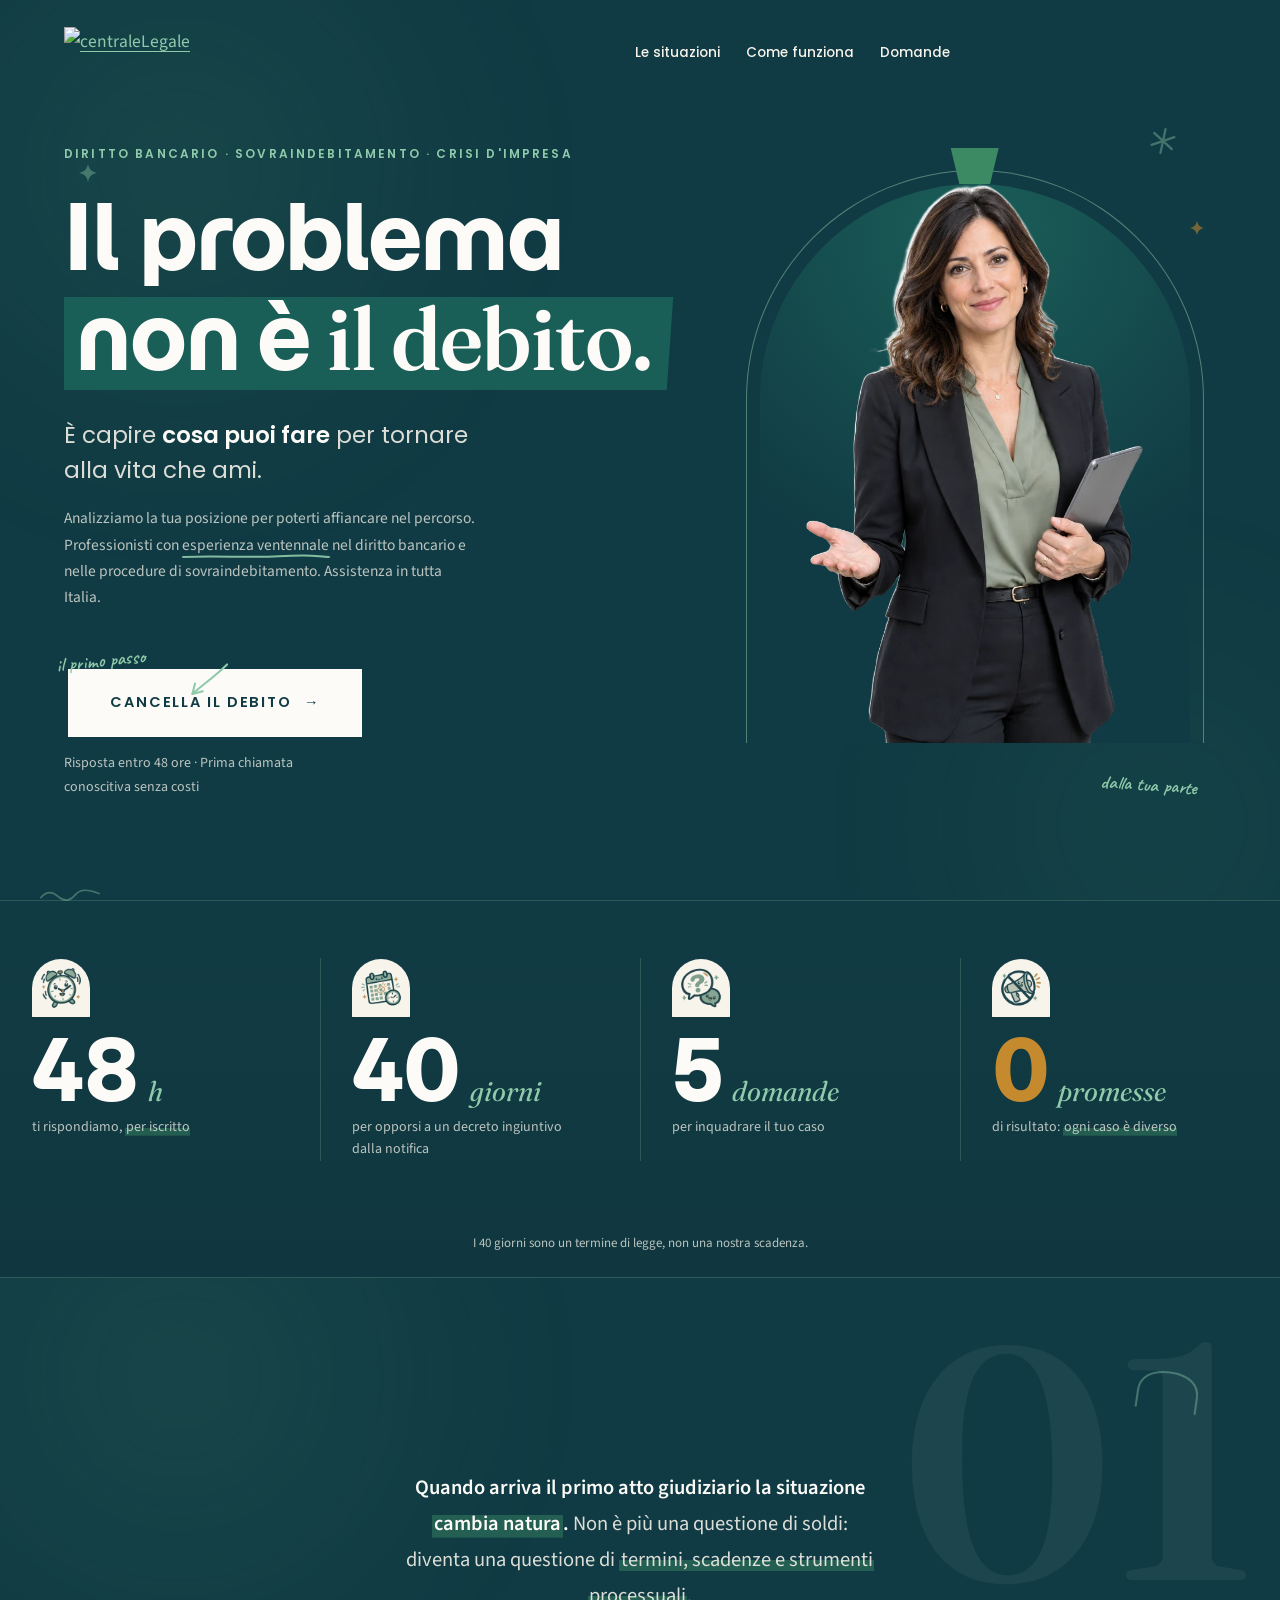
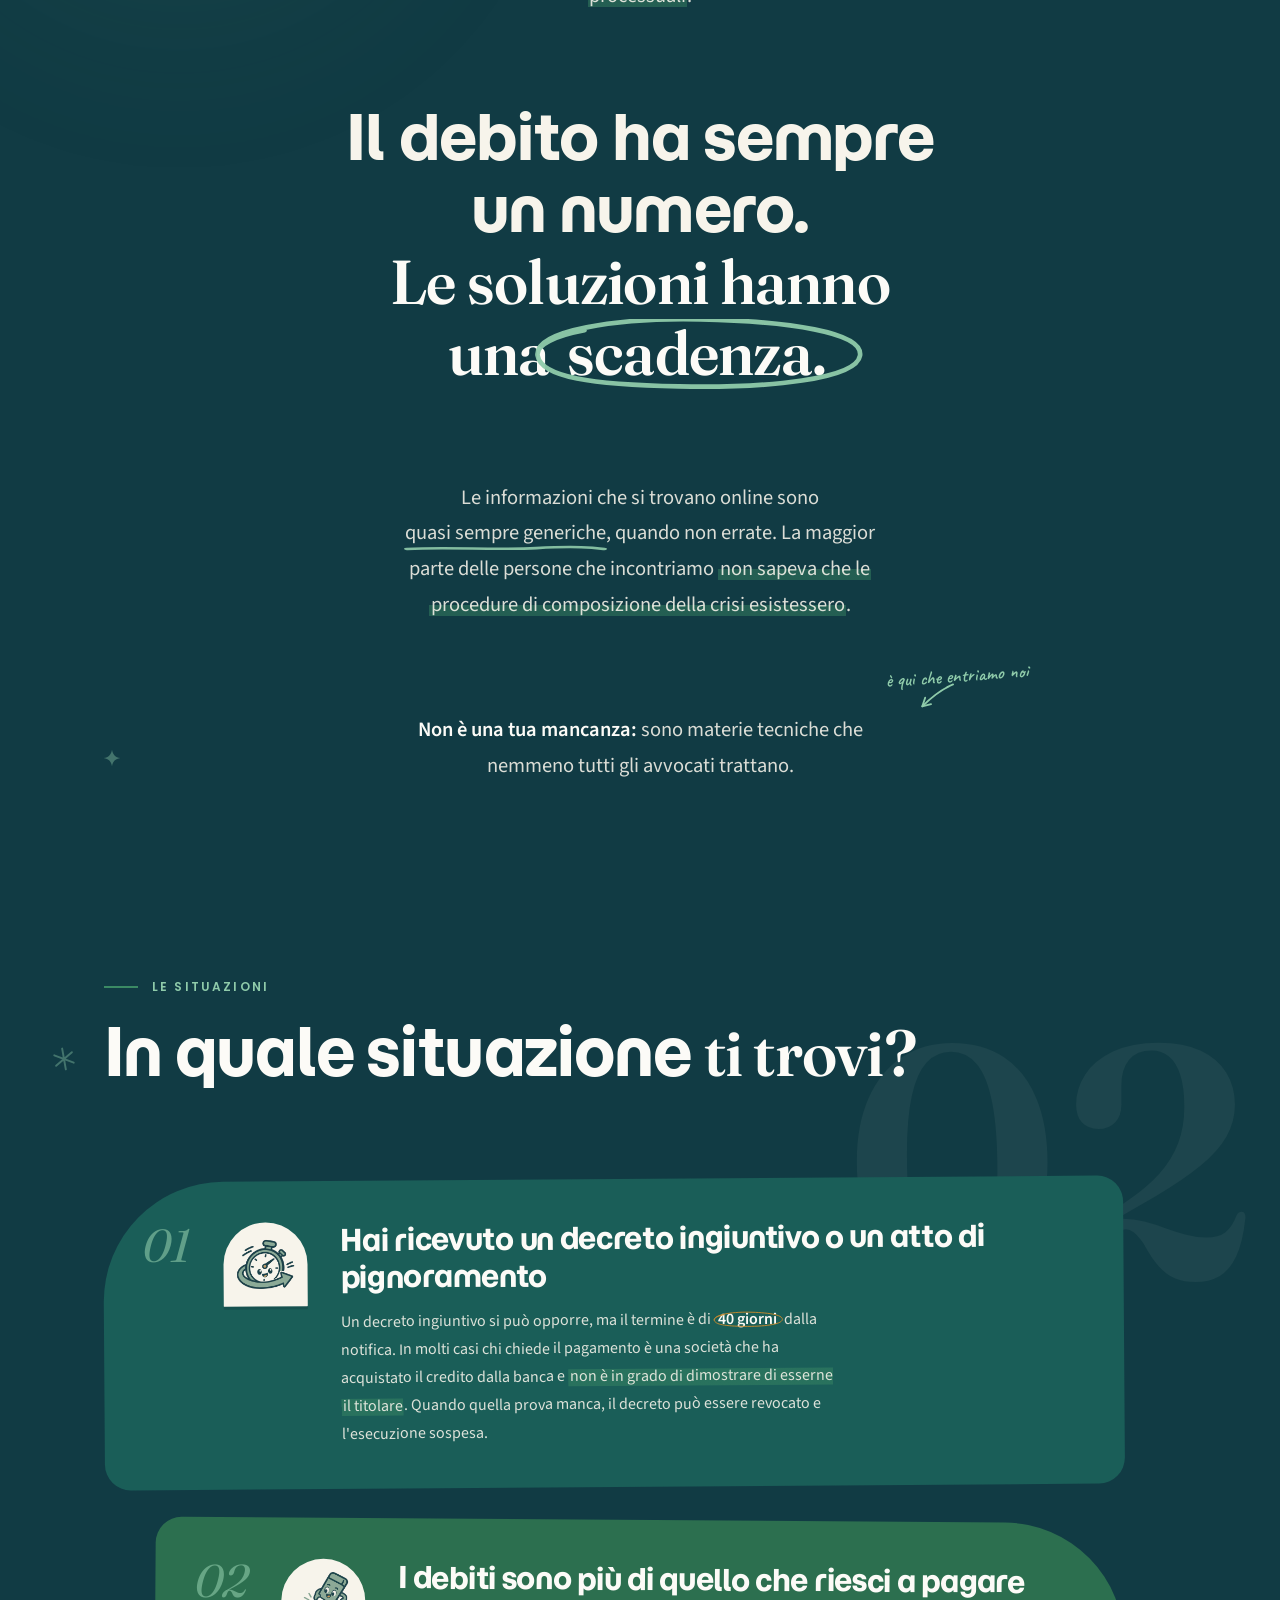
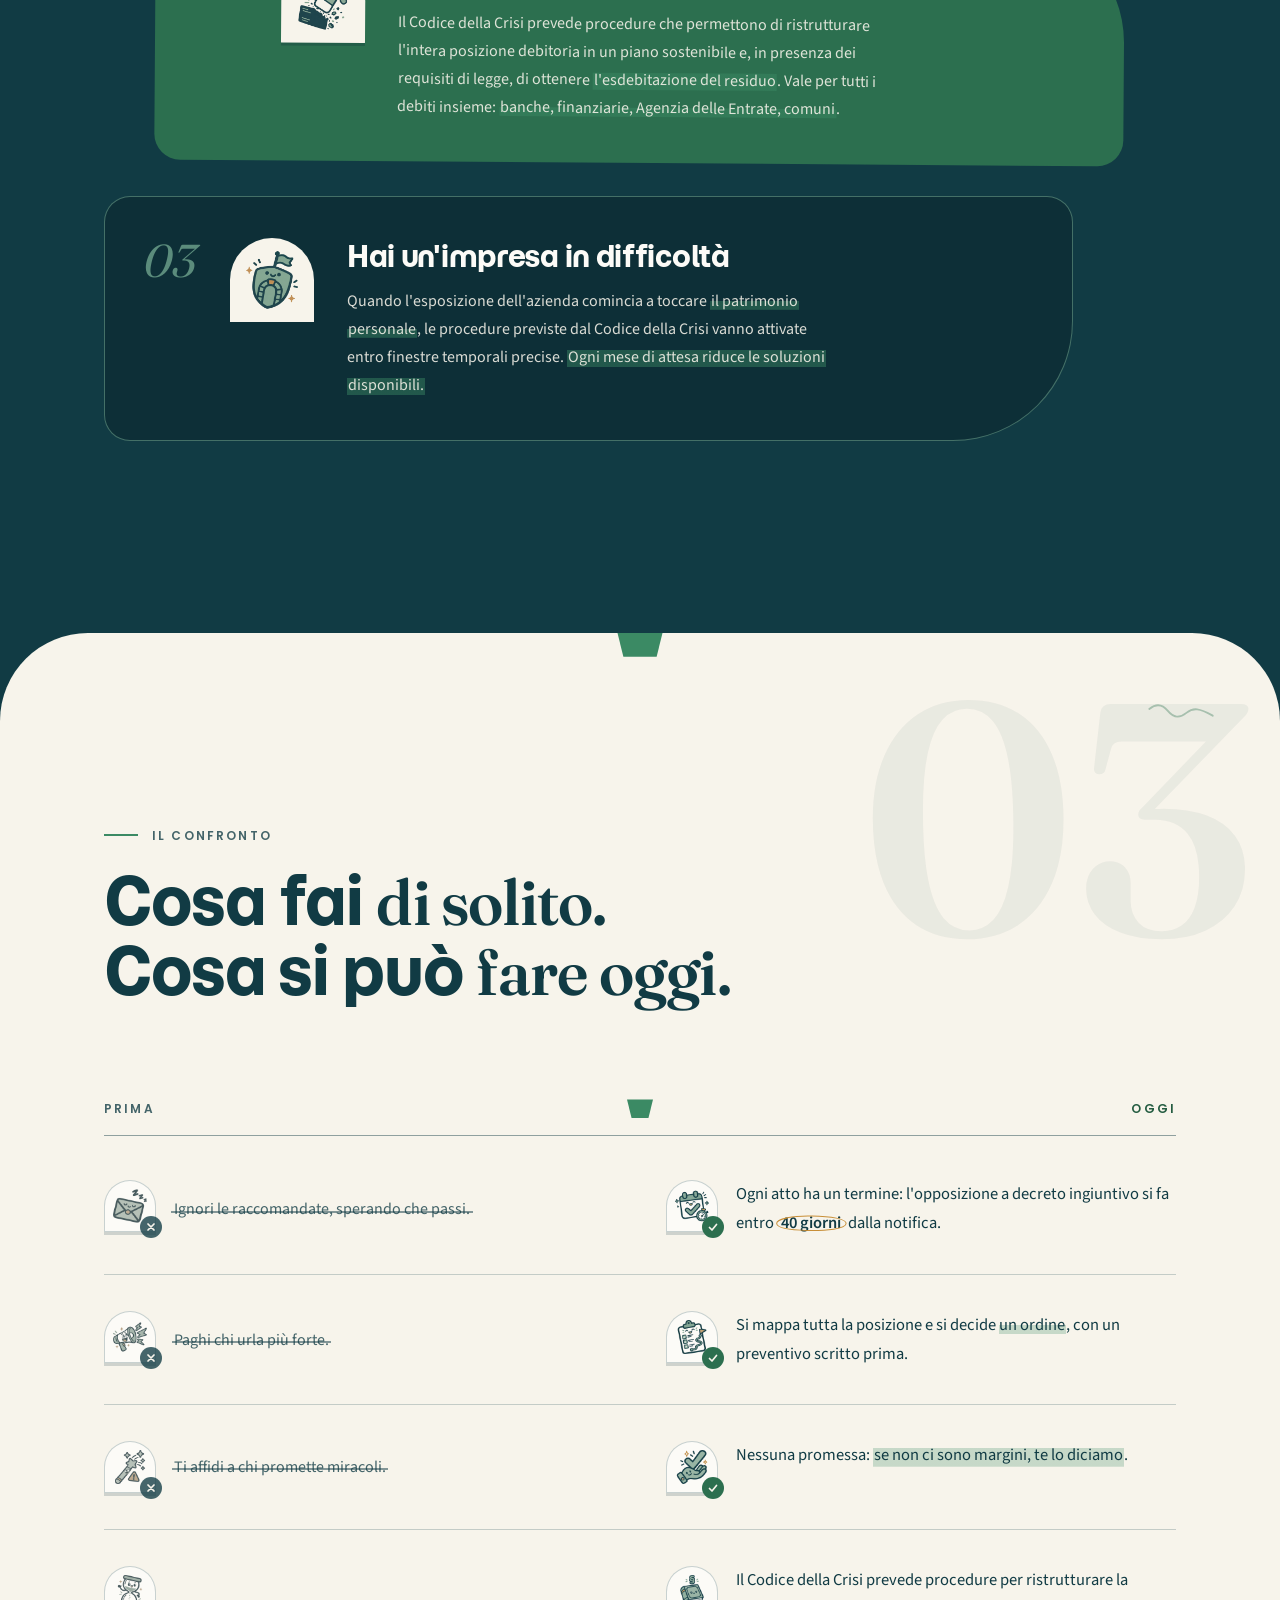
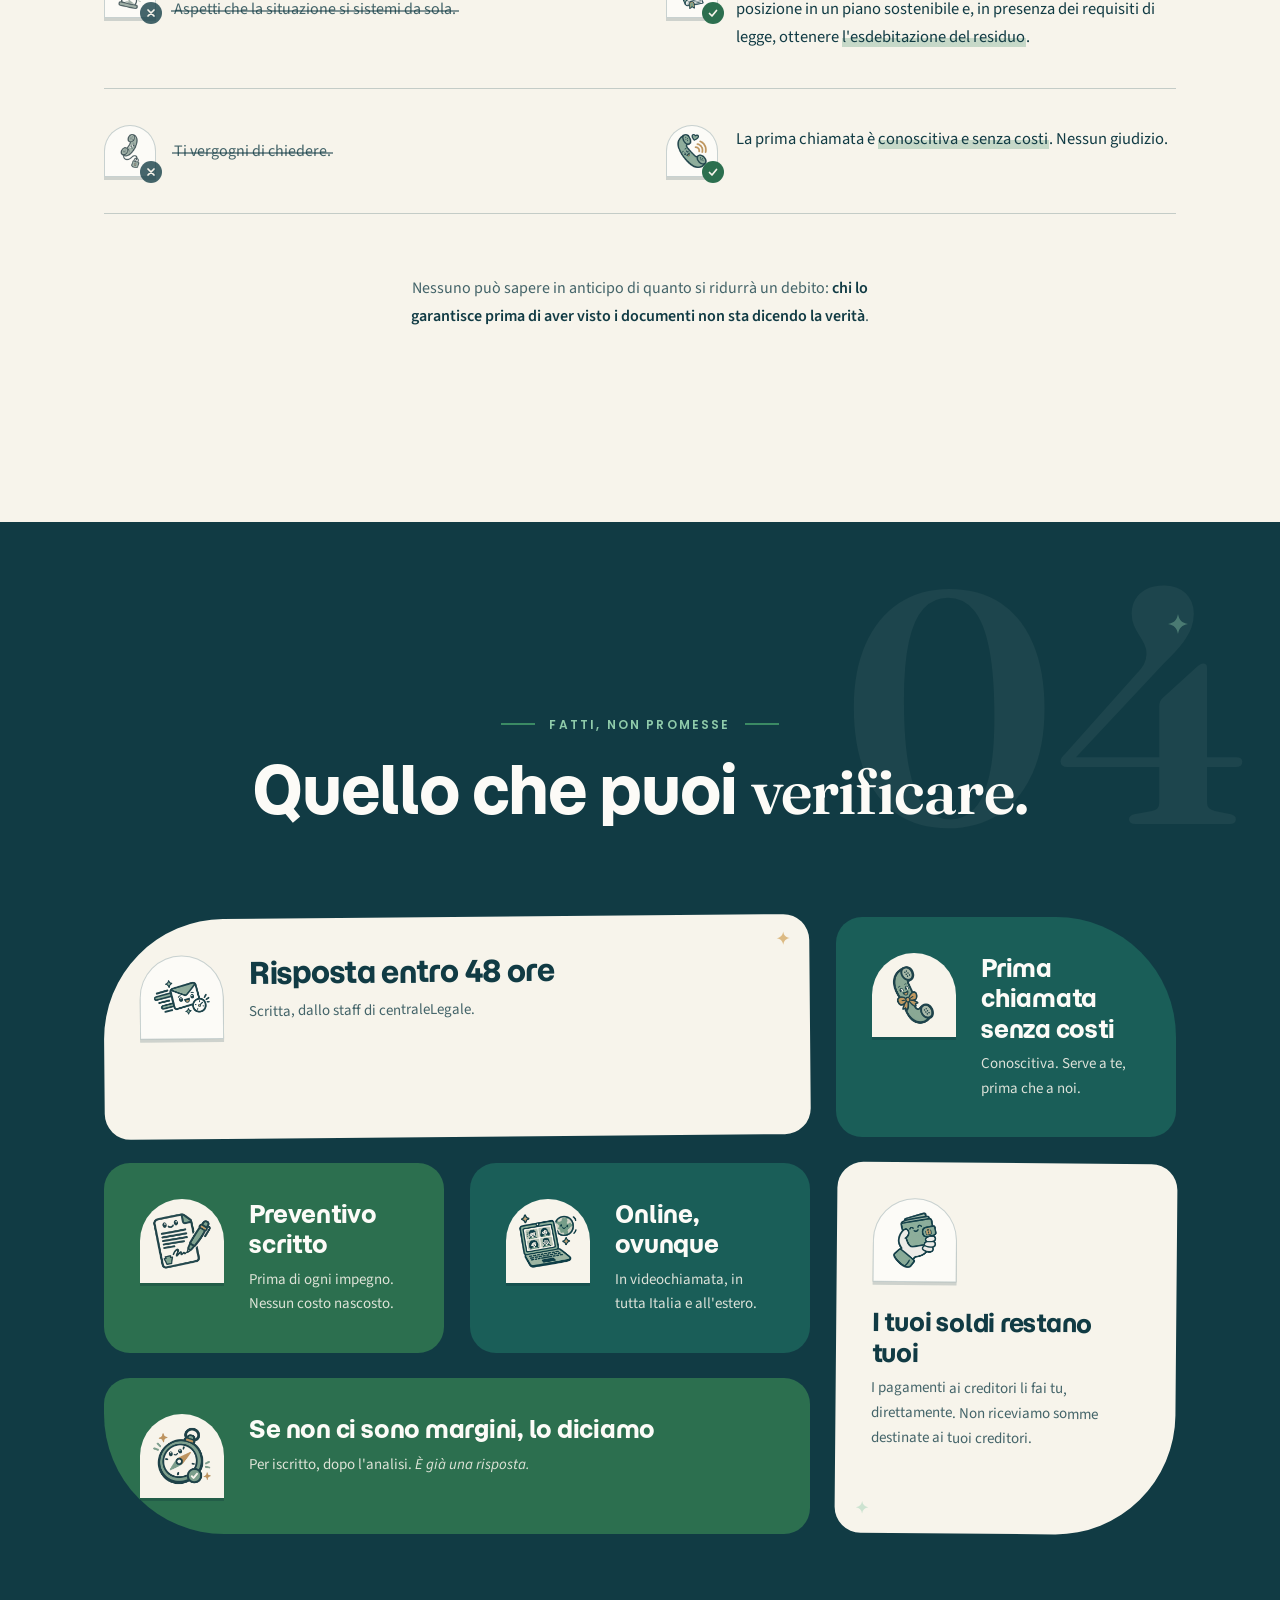
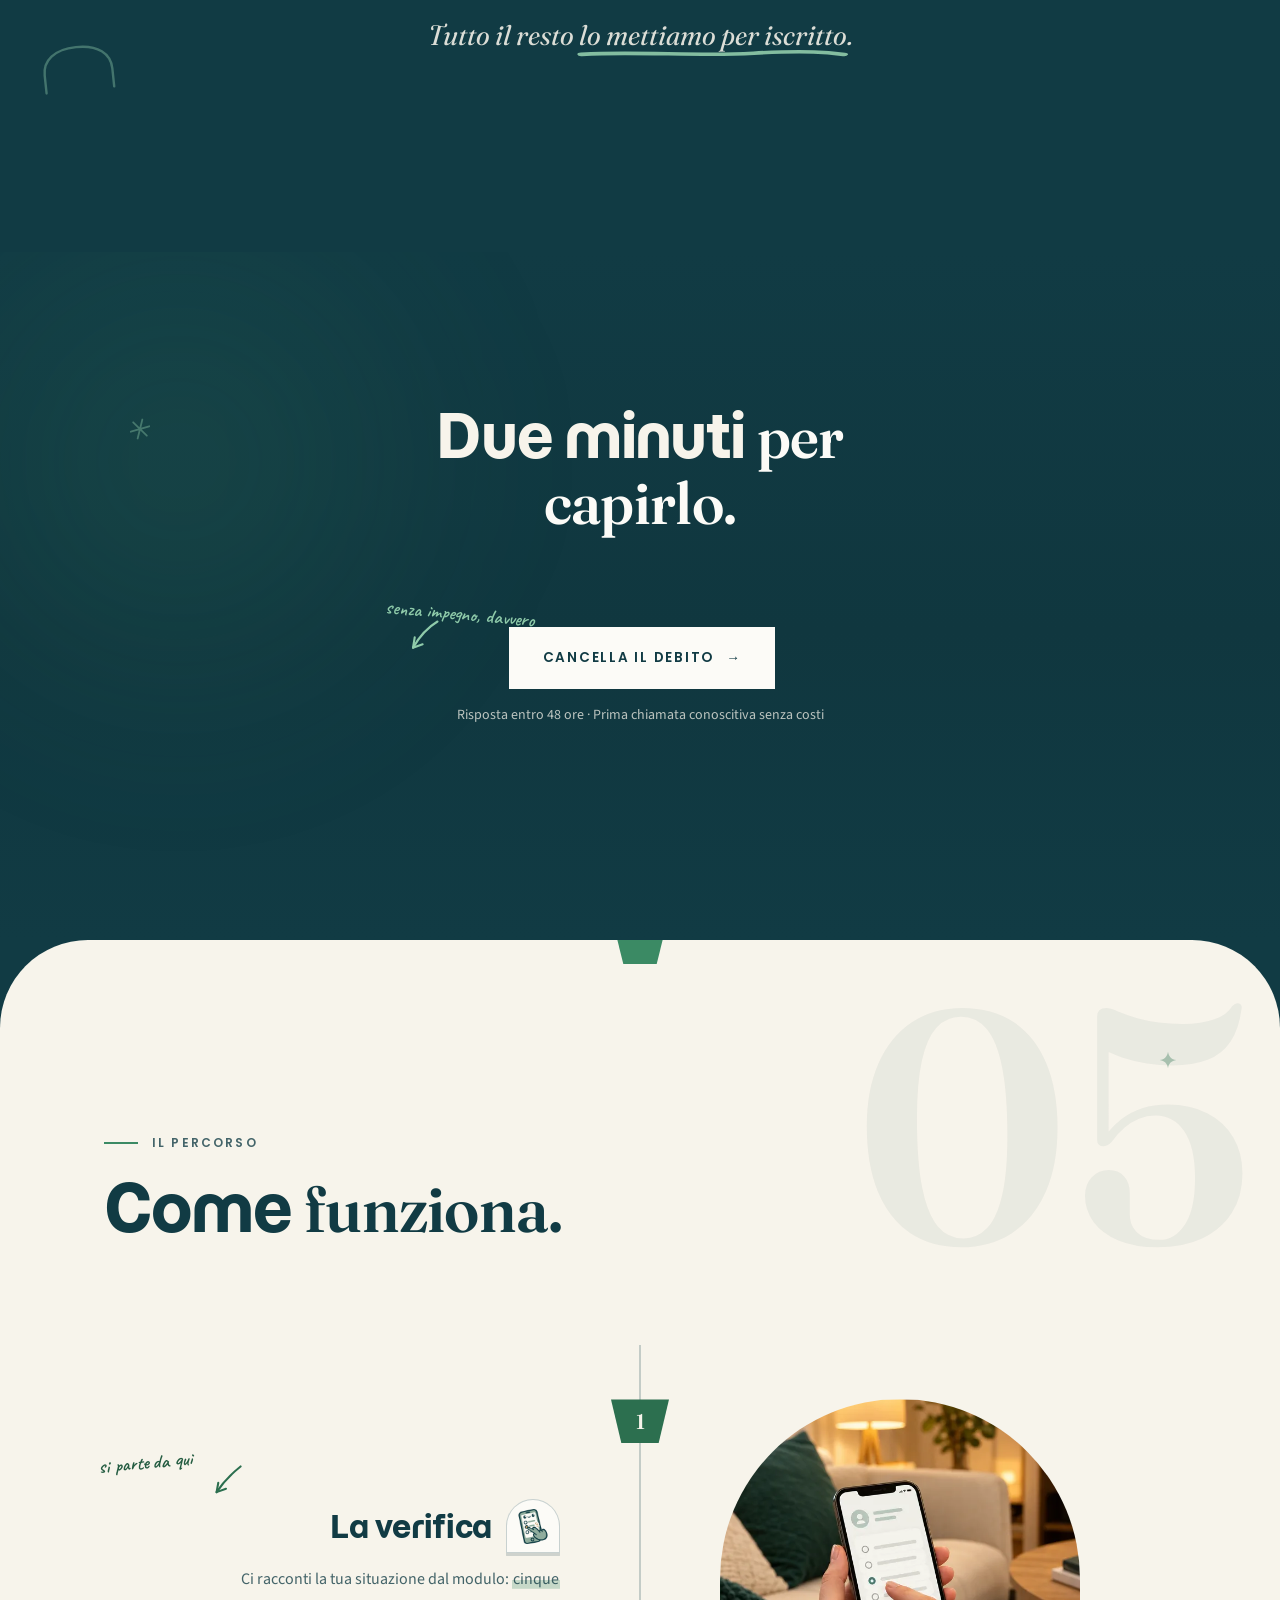
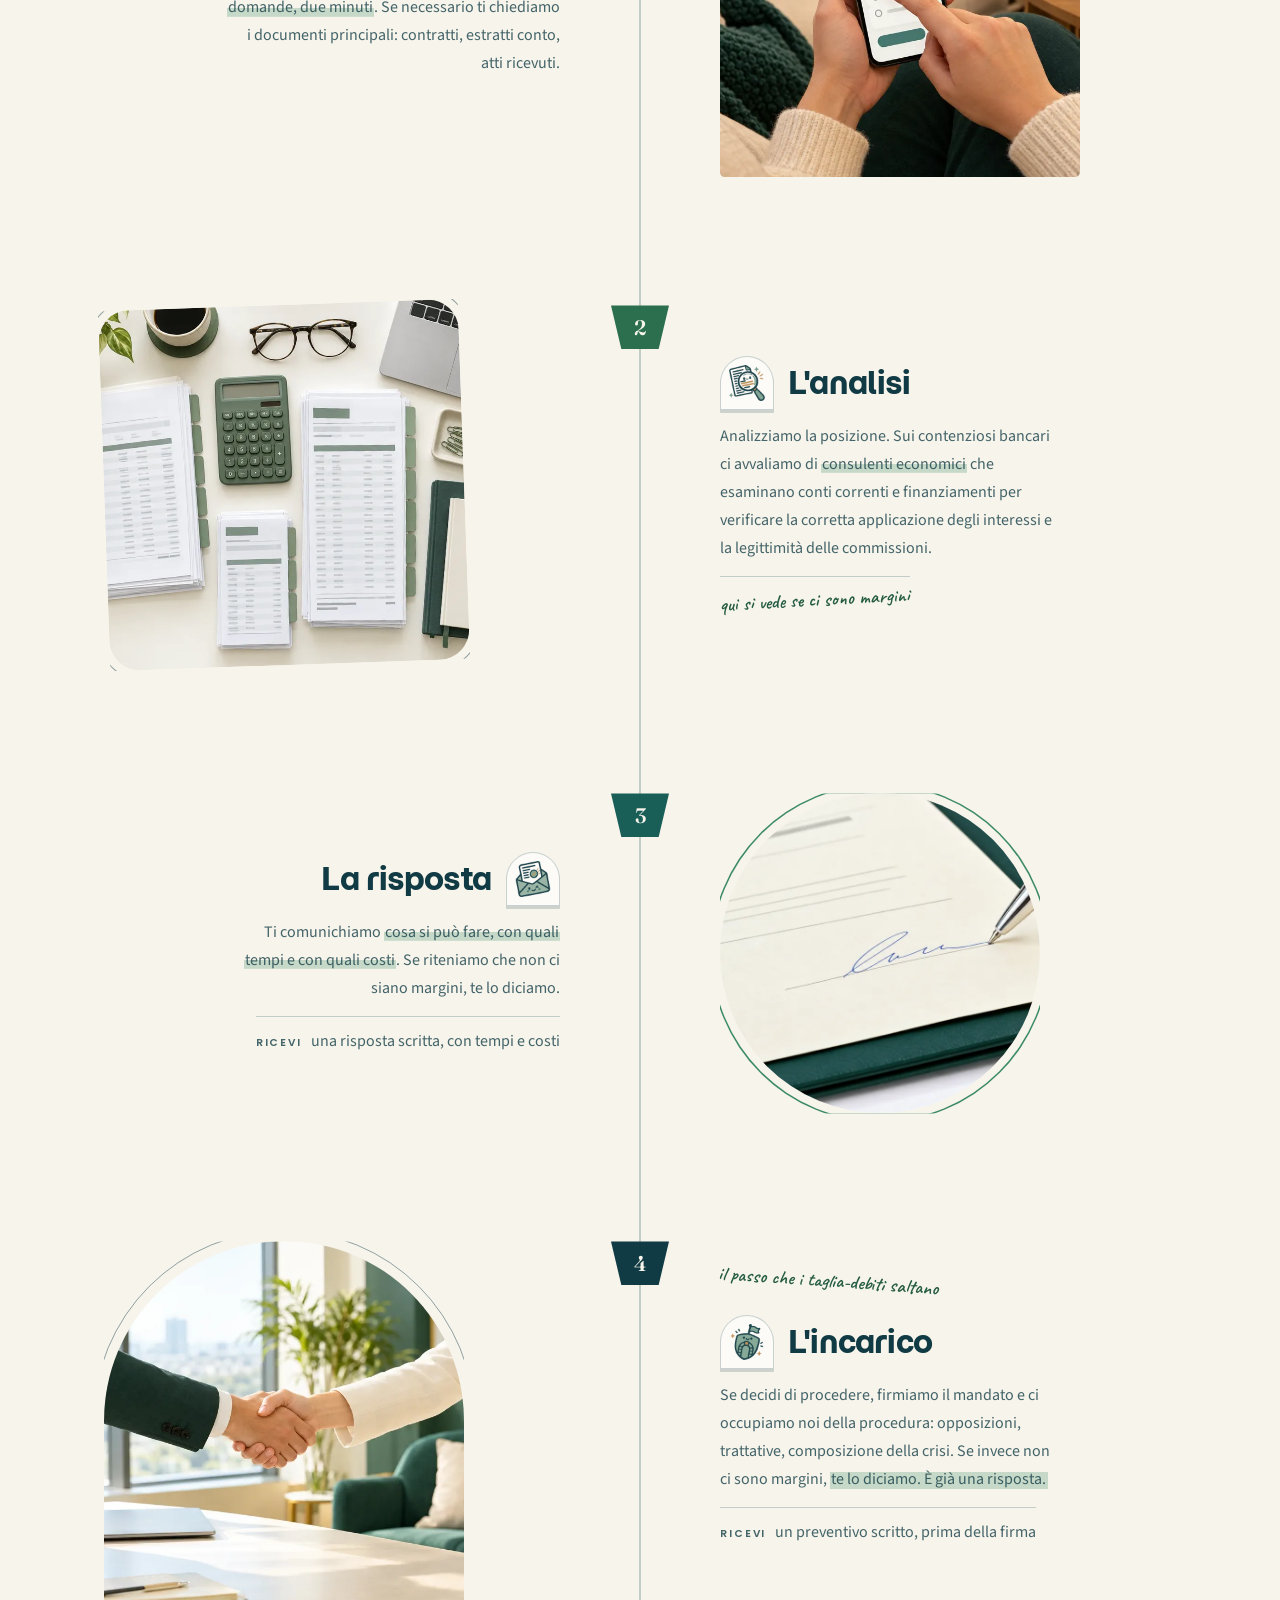
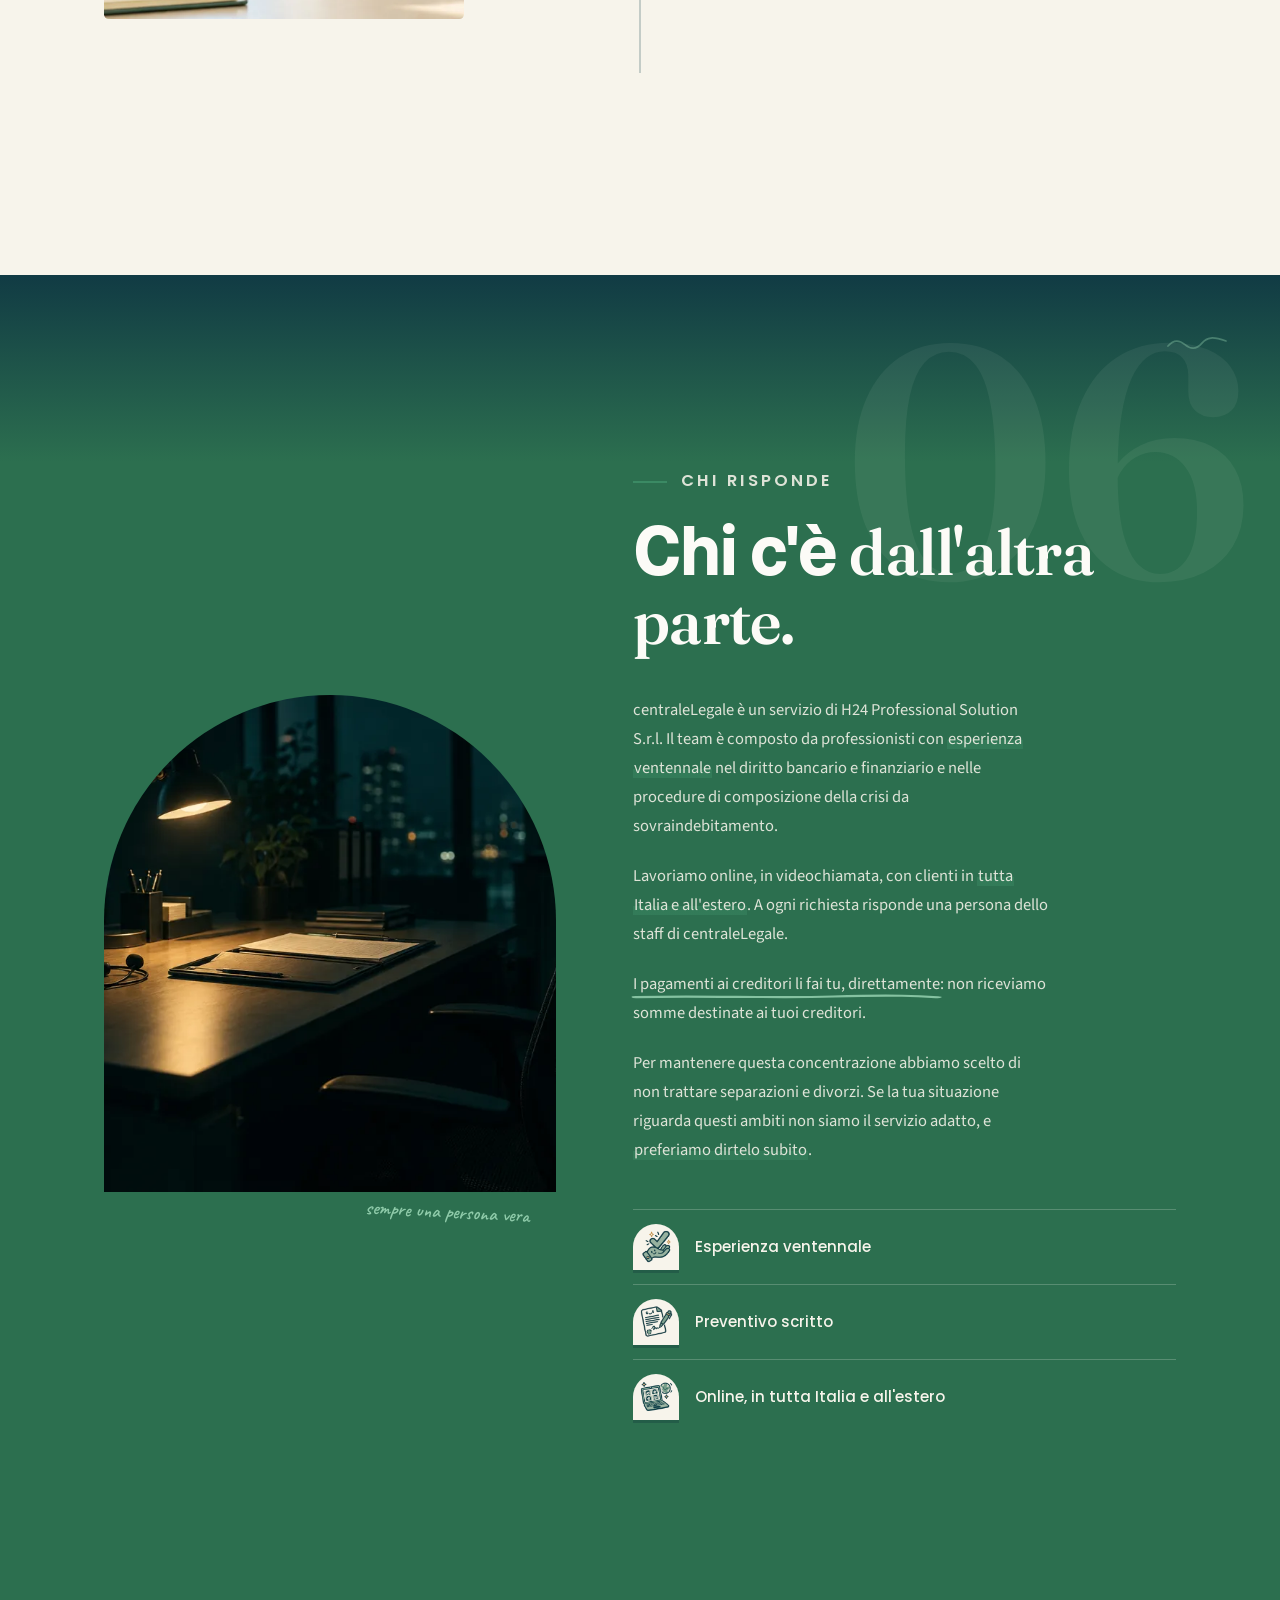
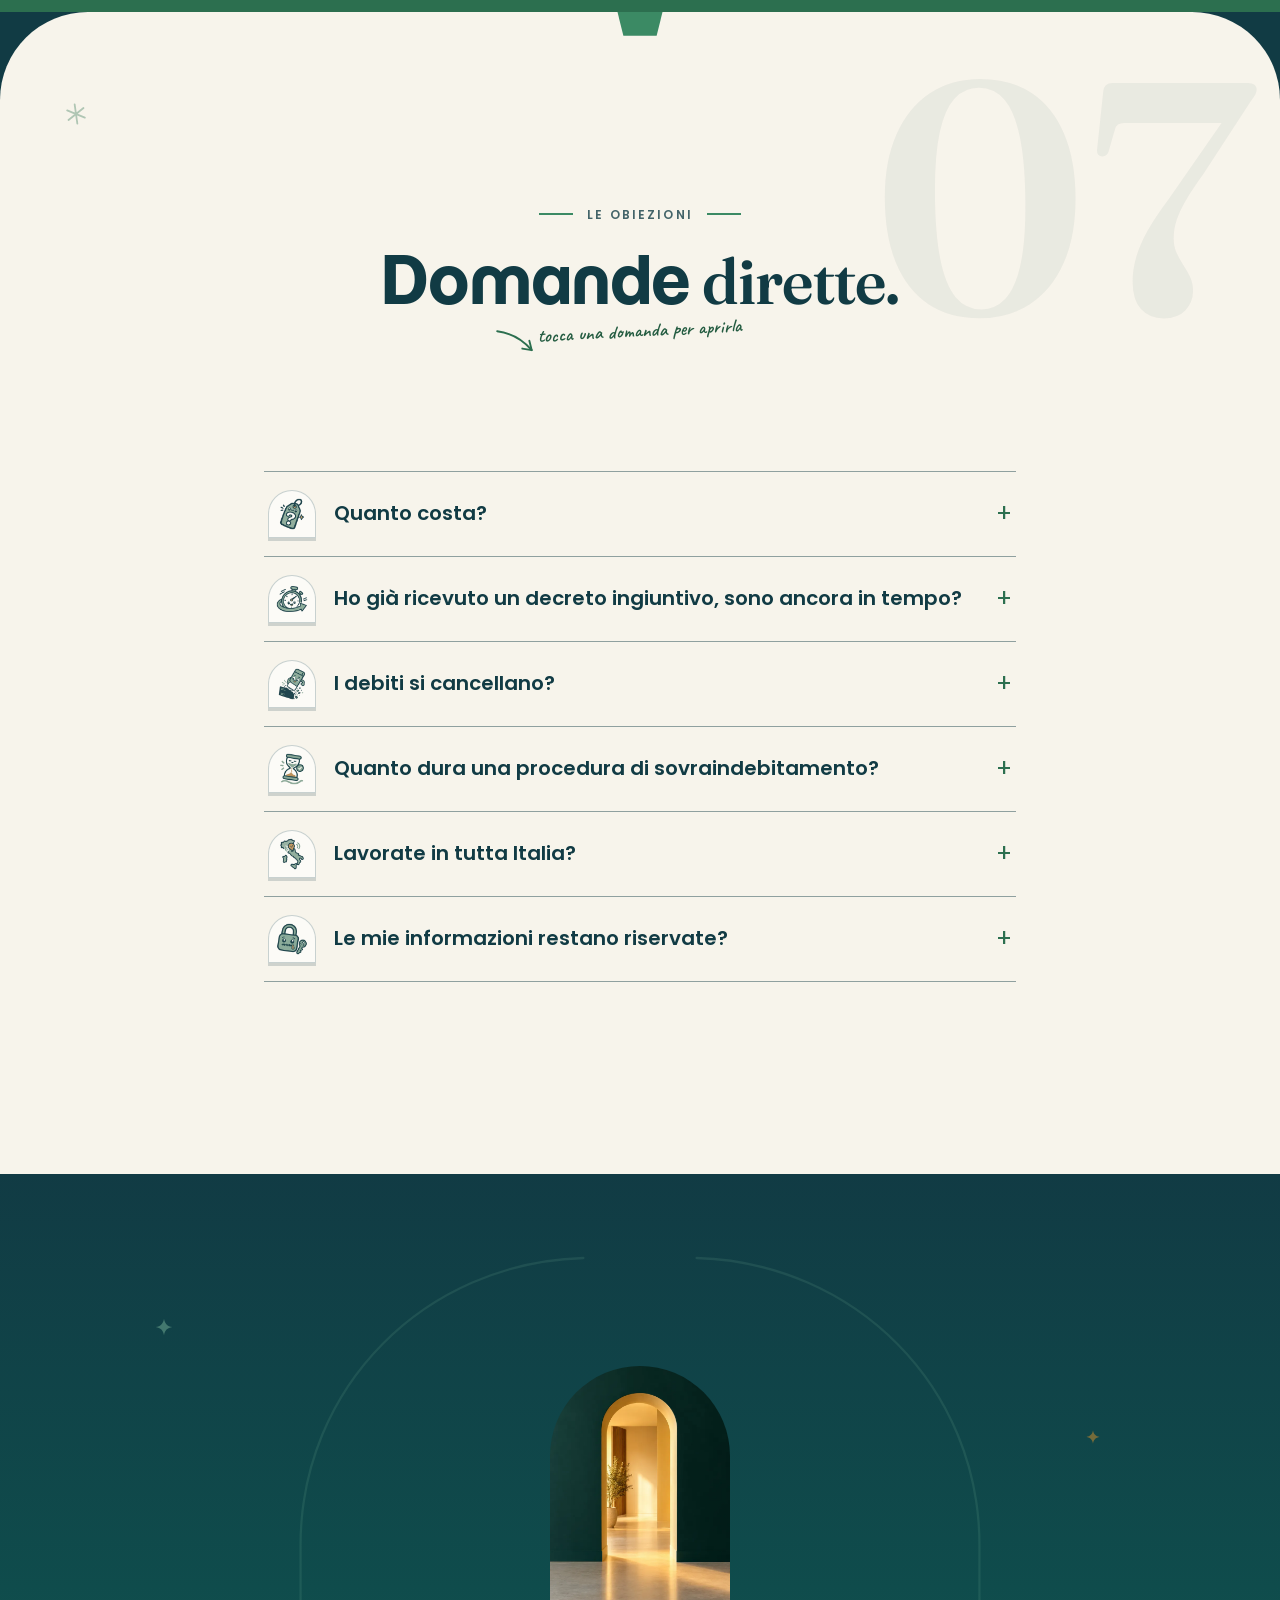
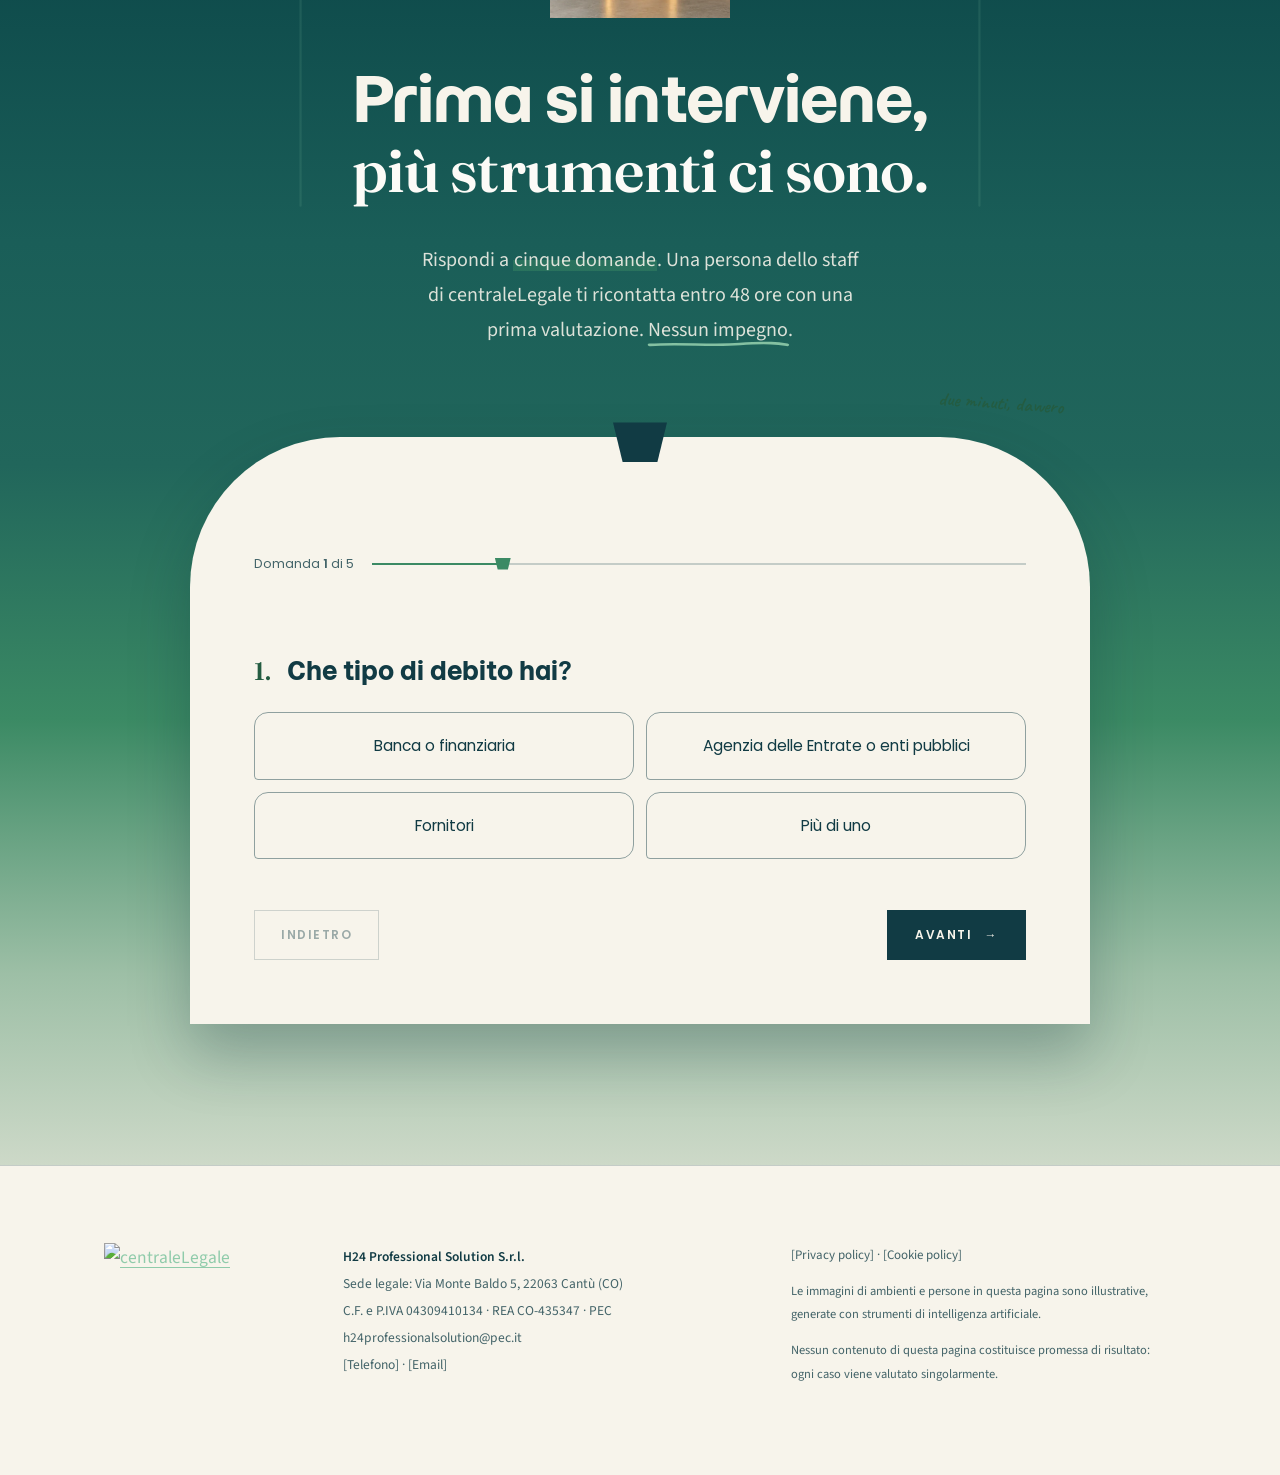
==== commit acca3b9f: "v2.1: hero doppia colonna con figura, icone sticker pop, bento, alba Su feedback: hero come la v1 (f" ====
--- a/index.html
+++ b/index.html
@@ -29,6 +29,7 @@
     <img src="assets/img/Marrchio.Banco.svg" alt="centraleLegale" width="280" height="86">
   </a>
   <nav class="nav__destra" aria-label="Azioni">
+    <a class="nav__voce" href="#situazioni">Le situazioni</a>
     <a class="nav__voce" href="#percorso">Come funziona</a>
     <a class="nav__voce" href="#domande">Domande</a>
     <a class="btn btn--nav" href="#verifica">Cancella il Debito</a>
@@ -42,69 +43,89 @@
 
 <main id="top">
 
-  <!-- 01 · HERO — solo tipografia e geometria -->
+  <!-- 01 · HERO — doppia colonna come la v1, marca verde, appunti verso la CTA -->
   <section class="hero" aria-labelledby="hero-title">
     <div class="alone" aria-hidden="true"><i class="a1"></i><i class="a2"></i></div>
-    <div class="hero__colonna">
-      <p class="hero__kicker caps rv">Diritto bancario · Sovraindebitamento · Crisi d'impresa</p>
-      <h1 class="hero__title" id="hero-title">
-        <span class="riga"><span class="mt">Il problema</span></span>
-        <span class="riga" style="--d:110ms"><span class="mt">non è&nbsp;</span><span class="fr">il debito.<svg class="sotto-svg" viewBox="0 0 300 22" preserveAspectRatio="none" aria-hidden="true"><path pathLength="1" d="M6 14 C 70 7, 150 18, 224 11 S 288 10, 295 13"/></svg></span></span>
-      </h1>
-      <p class="hero__sub rv" style="--d:280ms">È capire <strong>cosa puoi fare</strong> <br>per tornare alla vita che ami.</p>
-      <p class="hero__lead rv" style="--d:360ms">Analizziamo la tua posizione per poterti affiancare nel percorso. Professionisti con esperienza ventennale nel diritto bancario e nelle procedure di sovraindebitamento. Assistenza in tutta Italia.</p>
-      <div class="hero__azione rv" style="--d:460ms">
-        <div class="hero__arco" aria-hidden="true">
-          <svg viewBox="0 0 760 420" preserveAspectRatio="xMidYMin meet">
-            <path class="arco-sx" pathLength="1" d="M60 420 V250 C60 135 160 62 332 58"/>
-            <path class="arco-dx" pathLength="1" d="M700 420 V250 C700 135 600 62 428 58"/>
-          </svg>
-          <span class="hero__chiave"></span>
-        </div>
-        <a class="btn btn--hero" id="cta-hero" href="#verifica">Cancella il Debito <span class="btn__freccia" aria-hidden="true">→</span></a>
-        <p class="microcopy">Risposta entro 48 ore · Prima chiamata conoscitiva senza costi</p>
-      </div>
-    </div>
-  </section>
-
-  <!-- 02 · DATA-STRIP — i numeri veri -->
+    <span class="deco deco--sparkle" style="left:6%; top:18%; width:22px; --fd:0.6s" aria-hidden="true"><svg viewBox="0 0 24 24"><path d="M12 2 C13 8 16 11 22 12 C16 13 13 16 12 22 C11 16 8 13 2 12 C8 11 11 8 12 2 Z"/></svg></span>
+    <span class="deco deco--asterisco" style="right:8%; top:14%; width:30px; --rot:12deg; --fd:1.4s" aria-hidden="true"><svg viewBox="0 0 32 32"><path d="M16 3 V29 M5 9.5 L27 22.5 M27 9.5 L5 22.5"/></svg></span>
+    <div class="hero__grid">
+      <div class="hero__content">
+        <p class="hero__kicker caps rv">Diritto bancario · Sovraindebitamento · Crisi d'impresa</p>
+        <h1 class="hero__title" id="hero-title">
+          <span class="riga"><span class="mt">Il problema</span></span>
+          <span class="riga" style="--d:110ms"><span class="marca"><span class="mt">non è&nbsp;</span><span class="fr">il debito.</span></span></span>
+        </h1>
+        <p class="hero__sub rv" style="--d:260ms">È capire <strong>cosa puoi fare</strong> per tornare alla vita che ami.</p>
+        <p class="hero__lead rv" style="--d:340ms">Analizziamo la tua posizione per poterti affiancare nel percorso. Professionisti con <span class="sotto sotto--chiaro">esperienza ventennale<svg viewBox="0 0 200 14" preserveAspectRatio="none" aria-hidden="true"><path pathLength="1" d="M4 9 C 45 4, 90 12, 130 7 S 185 6, 196 9"/></svg></span> nel diritto bancario e nelle procedure di sovraindebitamento. Assistenza in tutta Italia.</p>
+        <div class="hero__azione rv" style="--d:440ms">
+          <span class="con-appunto" aria-hidden="true">
+            <span class="appunto" style="left:-8px; top:-56px; --rot:-6deg">il primo passo</span>
+            <span class="freccia-tec" style="left:118px; top:-46px; width:52px">
+              <svg viewBox="0 0 60 46"><path pathLength="1" d="M52 4 C 40 16, 26 26, 12 38"/><path pathLength="1" class="punta" d="M12 38 l12 -3 m-12 3 l3 -12"/></svg>
+            </span>
+          </span>
+          <a class="btn btn--hero" id="cta-hero" href="#verifica">Cancella il Debito <span class="btn__freccia" aria-hidden="true">→</span></a>
+          <p class="microcopy">Risposta entro 48 ore · Prima chiamata conoscitiva senza costi</p>
+        </div>
+      </div>
+      <figure class="hero__figura rv" style="--d:300ms">
+        <span class="deco deco--sparkle deco--ambra" style="right:2%; top:6%; width:18px; --fd:2s" aria-hidden="true"><svg viewBox="0 0 24 24"><path d="M12 2 C13 8 16 11 22 12 C16 13 13 16 12 22 C11 16 8 13 2 12 C8 11 11 8 12 2 Z"/></svg></span>
+        <span class="hero__arch">
+          <span class="hero__arch-chiave" aria-hidden="true"></span>
+          <span class="hero__arch-clip">
+            <img class="hero__figura-img" src="assets/img/v2/foto/avvocata.webp" alt="Professionista dello staff in giacca verde petrolio, sorriso rassicurante — immagine illustrativa generata con AI" width="603" height="1001">
+          </span>
+        </span>
+        <span class="appunto appunto--figura" aria-hidden="true" style="--rot:4deg">dalla tua parte</span>
+      </figure>
+    </div>
+  </section>
+
+  <!-- 02 · DATA-STRIP — numeri veri + icone -->
   <section class="numeri" aria-label="I numeri del servizio">
+    <span class="deco deco--squiggle" style="left:3%; top:-14px; width:64px; --rot:-4deg" aria-hidden="true"><svg viewBox="0 0 90 24"><path pathLength="1" d="M4 12 C 12 4, 20 4, 28 12 S 44 20, 52 12 S 68 4, 86 12"/></svg></span>
     <div class="numeri__griglia">
       <div class="numero rv">
+        <span class="chip chip--s" aria-hidden="true"><img src="assets/img/v2/icone/pop/orologio.webp" alt="" width="480" height="480" loading="lazy"></span>
         <p class="numero__cifra"><span class="conta" data-fine="48">48</span><span class="numero__unita">h</span></p>
-        <p class="numero__voce">ti rispondiamo, per iscritto</p>
+        <p class="numero__voce">ti rispondiamo, <span class="hi hi--scuro">per iscritto</span></p>
       </div>
       <div class="numero rv" style="--d:90ms">
+        <span class="chip chip--s" aria-hidden="true"><img src="assets/img/v2/icone/pop/calendario.webp" alt="" width="480" height="480" loading="lazy"></span>
         <p class="numero__cifra"><span class="conta" data-fine="40">40</span><span class="numero__unita">giorni</span></p>
         <p class="numero__voce">per opporsi a un decreto ingiuntivo dalla notifica</p>
       </div>
       <div class="numero rv" style="--d:180ms">
+        <span class="chip chip--s" aria-hidden="true"><img src="assets/img/v2/icone/pop/domande.webp" alt="" width="480" height="480" loading="lazy"></span>
         <p class="numero__cifra"><span class="conta" data-fine="5">5</span><span class="numero__unita">domande</span></p>
         <p class="numero__voce">per inquadrare il tuo caso</p>
       </div>
       <div class="numero numero--manifesto rv" style="--d:270ms">
+        <span class="chip chip--s" aria-hidden="true"><img src="assets/img/v2/icone/pop/no-promesse.webp" alt="" width="480" height="480" loading="lazy"></span>
         <p class="numero__cifra"><span>0</span><span class="numero__unita">promesse</span></p>
-        <p class="numero__voce">di risultato: ogni caso è diverso</p>
+        <p class="numero__voce">di risultato: <span class="hi hi--scuro">ogni caso è diverso</span></p>
       </div>
     </div>
     <p class="numeri__nota rv">I 40 giorni sono un termine di legge, non una nostra scadenza.</p>
   </section>
 
-  <!-- 03 · REFRAME — la natura del problema -->
+  <!-- 03 · REFRAME -->
   <section class="reframe capitolo" data-capitolo="01" aria-labelledby="reframe-title">
     <div class="alone" aria-hidden="true"><i class="a1"></i></div>
+    <span class="deco deco--arco" style="right:6%; top:90px; width:70px; --rot:8deg; --fd:1s" aria-hidden="true"><svg viewBox="0 0 80 50"><path pathLength="1" d="M6 48 V30 C6 15 18 5 40 5 C62 5 74 15 74 30 V48"/></svg></span>
+    <span class="deco deco--sparkle" style="left:8%; bottom:16%; width:20px; --fd:2.4s" aria-hidden="true"><svg viewBox="0 0 24 24"><path d="M12 2 C13 8 16 11 22 12 C16 13 13 16 12 22 C11 16 8 13 2 12 C8 11 11 8 12 2 Z"/></svg></span>
     <div class="colonna">
       <h2 class="visually-hidden" id="reframe-title">Perché succede</h2>
-      <p class="blocco rv"><strong>Quando arriva il primo atto giudiziario la situazione <span class="marca-salvia">cambia natura</span>.</strong> Non è più una questione di soldi: diventa una questione di termini, scadenze e strumenti processuali.</p>
+      <p class="blocco rv"><strong>Quando arriva il primo atto giudiziario la situazione <span class="marca-salvia">cambia natura</span>.</strong> Non è più una questione di soldi: diventa una questione di <span class="hi hi--scuro">termini, scadenze e strumenti processuali</span>.</p>
       <div class="statement">
         <span class="riga"><span class="mt">Il debito ha sempre</span></span>
         <span class="riga" style="--d:100ms"><span class="mt">un numero.</span></span>
         <span class="riga" style="--d:200ms"><span class="fr">Le soluzioni hanno</span></span>
         <span class="riga" style="--d:300ms"><span class="fr">una <span class="cerchio">scadenza.<svg viewBox="0 0 204 48" aria-hidden="true"><path pathLength="1" d="M14 26 C 12 12, 58 5, 104 6 C 152 7, 194 13, 192 26 C 190 39, 142 44, 92 43 C 44 42, 16 38, 14 26 C 13 20, 24 15, 40 12"/></svg></span></span></span>
       </div>
-      <p class="blocco rv">Le informazioni che si trovano online sono <span class="sotto sotto--chiaro">quasi sempre generiche<svg viewBox="0 0 200 14" preserveAspectRatio="none" aria-hidden="true"><path pathLength="1" d="M4 9 C 45 4, 90 12, 130 7 S 185 6, 196 9"/></svg></span>, quando non errate. La maggior parte delle persone che incontriamo non sapeva che le procedure di composizione della crisi esistessero.</p>
+      <p class="blocco rv">Le informazioni che si trovano online sono <span class="sotto sotto--chiaro">quasi sempre generiche<svg viewBox="0 0 200 14" preserveAspectRatio="none" aria-hidden="true"><path pathLength="1" d="M4 9 C 45 4, 90 12, 130 7 S 185 6, 196 9"/></svg></span>, quando non errate. La maggior parte delle persone che incontriamo <span class="hi hi--scuro">non sapeva che le procedure di composizione della crisi esistessero</span>.</p>
       <div class="con-nota rv">
-        <span class="nota nota--dx" aria-hidden="true">è qui che entriamo noi</span>
+        <span class="appunto appunto--nota" aria-hidden="true" style="--rot:-4deg">è qui che entriamo noi</span>
         <span class="freccia-tec freccia-tec--nota" aria-hidden="true">
           <svg viewBox="0 0 60 44"><path pathLength="1" d="M56 6 C 42 12, 26 24, 14 36"/><path pathLength="1" class="punta" d="M14 36 l12 -3 m-12 3 l4 -12"/></svg>
         </span>
@@ -113,42 +134,47 @@
     </div>
   </section>
 
-  <!-- 03b · LE TRE SITUAZIONI -->
+  <!-- 04 · LE TRE SITUAZIONI — tre carte, tre pelli -->
   <section class="fronti capitolo" data-capitolo="02" id="situazioni" aria-labelledby="fronti-title">
+    <span class="deco deco--asterisco" style="left:4%; top:70px; width:26px; --rot:-10deg; --fd:1.8s" aria-hidden="true"><svg viewBox="0 0 32 32"><path d="M16 3 V29 M5 9.5 L27 22.5 M27 9.5 L5 22.5"/></svg></span>
     <div class="contenitore">
       <header class="sezione__testa">
         <p class="kicker kicker--scuro caps rv">Le situazioni</p>
         <h2 class="sezione__titolo sezione__titolo--chiaro rv" id="fronti-title"><span class="mt">In quale situazione</span> <span class="fr">ti trovi?</span></h2>
       </header>
       <div class="fronti__lista">
-        <article class="fronte rv">
+        <article class="fronte fronte--uno rv">
           <span class="fronte__numero" aria-hidden="true">01</span>
-          <div>
+          <span class="chip chip--fronte" aria-hidden="true"><img src="assets/img/v2/icone/pop/cronometro.webp" alt="" width="480" height="480" loading="lazy"></span>
+          <div class="fronte__corpo">
             <h3 class="fronte__titolo">Hai ricevuto un decreto ingiuntivo o un atto di pignoramento</h3>
-            <p class="fronte__testo">Un decreto ingiuntivo si può opporre, ma il termine è di <strong class="cerchio cerchio--ambra num">40 giorni<svg viewBox="0 0 204 48" aria-hidden="true"><path pathLength="1" d="M14 26 C 12 12, 58 5, 104 6 C 152 7, 194 13, 192 26 C 190 39, 142 44, 92 43 C 44 42, 16 38, 14 26 C 13 20, 24 15, 40 12"/></svg></strong> dalla notifica. In molti casi chi chiede il pagamento è una società che ha acquistato il credito dalla banca e non è in grado di dimostrare di esserne il titolare. Quando quella prova manca, il decreto può essere revocato e l'esecuzione sospesa.</p>
-          </div>
-        </article>
-        <article class="fronte rv">
+            <p class="fronte__testo">Un decreto ingiuntivo si può opporre, ma il termine è di <strong class="cerchio cerchio--ambra num">40 giorni<svg viewBox="0 0 204 48" aria-hidden="true"><path pathLength="1" d="M14 26 C 12 12, 58 5, 104 6 C 152 7, 194 13, 192 26 C 190 39, 142 44, 92 43 C 44 42, 16 38, 14 26 C 13 20, 24 15, 40 12"/></svg></strong> dalla notifica. In molti casi chi chiede il pagamento è una società che ha acquistato il credito dalla banca e <span class="marca-salvia">non è in grado di dimostrare di esserne il titolare</span>. Quando quella prova manca, il decreto può essere revocato e l'esecuzione sospesa.</p>
+          </div>
+        </article>
+        <article class="fronte fronte--due rv">
           <span class="fronte__numero" aria-hidden="true">02</span>
-          <div>
+          <span class="chip chip--fronte" aria-hidden="true"><img src="assets/img/v2/icone/pop/gomma.webp" alt="" width="480" height="480" loading="lazy"></span>
+          <div class="fronte__corpo">
             <h3 class="fronte__titolo">I debiti sono più di quello che riesci a pagare</h3>
-            <p class="fronte__testo">Il Codice della Crisi prevede procedure che permettono di ristrutturare l'intera posizione debitoria in un piano sostenibile e, in presenza dei requisiti di legge, di ottenere l'esdebitazione del residuo. Vale per tutti i debiti insieme: banche, finanziarie, Agenzia delle Entrate, comuni.</p>
-          </div>
-        </article>
-        <article class="fronte rv">
+            <p class="fronte__testo">Il Codice della Crisi prevede procedure che permettono di ristrutturare l'intera posizione debitoria in un piano sostenibile e, in presenza dei requisiti di legge, di ottenere <span class="marca-salvia">l'esdebitazione del residuo</span>. Vale per tutti i debiti insieme: <span class="hi hi--scuro">banche, finanziarie, Agenzia delle Entrate, comuni</span>.</p>
+          </div>
+        </article>
+        <article class="fronte fronte--tre rv">
           <span class="fronte__numero" aria-hidden="true">03</span>
-          <div>
+          <span class="chip chip--fronte" aria-hidden="true"><img src="assets/img/v2/icone/pop/scudo-bandiera.webp" alt="" width="480" height="480" loading="lazy"></span>
+          <div class="fronte__corpo">
             <h3 class="fronte__titolo">Hai un'impresa in difficoltà</h3>
-            <p class="fronte__testo">Quando l'esposizione dell'azienda comincia a toccare il patrimonio personale, le procedure previste dal Codice della Crisi vanno attivate entro finestre temporali precise. Ogni mese di attesa riduce le soluzioni disponibili.</p>
-          </div>
-        </article>
-      </div>
-    </div>
-  </section>
-
-  <!-- 04 · PRIMA / OGGI — isola avorio -->
+            <p class="fronte__testo">Quando l'esposizione dell'azienda comincia a toccare <span class="hi hi--scuro">il patrimonio personale</span>, le procedure previste dal Codice della Crisi vanno attivate entro finestre temporali precise. <span class="marca-salvia">Ogni mese di attesa riduce le soluzioni disponibili.</span></p>
+          </div>
+        </article>
+      </div>
+    </div>
+  </section>
+
+  <!-- 05 · PRIMA / OGGI — isola avorio con icone -->
   <section class="tavola isola capitolo capitolo--chiaro" data-capitolo="03" aria-labelledby="tavola-title">
     <div class="isola__chiave" aria-hidden="true"></div>
+    <span class="deco deco--squiggle deco--su-chiaro" style="right:5%; top:70px; width:70px; --rot:6deg" aria-hidden="true"><svg viewBox="0 0 90 24"><path pathLength="1" d="M4 12 C 12 4, 20 4, 28 12 S 44 20, 52 12 S 68 4, 86 12"/></svg></span>
     <div class="contenitore">
       <header class="sezione__testa">
         <p class="kicker caps rv">Il confronto</p>
@@ -161,81 +187,101 @@
       </div>
       <div class="tavola__righe">
         <div class="rigat rv">
-          <div class="rigat__prima"><span class="visually-hidden">Prima: </span><span class="segno segno--x" aria-hidden="true"><svg viewBox="0 0 24 24"><path pathLength="1" d="M5 5 L19 19"/><path pathLength="1" d="M19 5 L5 19"/></svg></span><p>Ignori le raccomandate, sperando che passi.</p></div>
-          <div class="rigat__oggi"><span class="visually-hidden">Oggi: </span><span class="segno segno--v" aria-hidden="true"><svg viewBox="0 0 24 24"><path pathLength="1" d="M4 13 L10 19 L20 6"/></svg></span><p>Ogni atto ha un termine: l'opposizione a decreto ingiuntivo si fa entro <strong class="cerchio cerchio--ambra num">40 giorni<svg viewBox="0 0 204 48" aria-hidden="true"><path pathLength="1" d="M14 26 C 12 12, 58 5, 104 6 C 152 7, 194 13, 192 26 C 190 39, 142 44, 92 43 C 44 42, 16 38, 14 26 C 13 20, 24 15, 40 12"/></svg></strong> dalla notifica.</p></div>
+          <div class="rigat__prima"><span class="visually-hidden">Prima: </span><span class="chip chip--riga chip--no" aria-hidden="true"><img src="assets/img/v2/icone/pop/busta-zzz.webp" alt="" width="480" height="480" loading="lazy"><i class="badge badge--x"><svg viewBox="0 0 24 24"><path d="M6 6 L18 18 M18 6 L6 18"/></svg></i></span><p>Ignori le raccomandate, sperando che passi.</p></div>
+          <div class="rigat__oggi"><span class="visually-hidden">Oggi: </span><span class="chip chip--riga" aria-hidden="true"><img src="assets/img/v2/icone/pop/calendario-check.webp" alt="" width="480" height="480" loading="lazy"><i class="badge badge--v"><svg viewBox="0 0 24 24"><path d="M5 13 L10 18 L19 7"/></svg></i></span><p>Ogni atto ha un termine: l'opposizione a decreto ingiuntivo si fa entro <strong class="cerchio cerchio--ambra num">40 giorni<svg viewBox="0 0 204 48" aria-hidden="true"><path pathLength="1" d="M14 26 C 12 12, 58 5, 104 6 C 152 7, 194 13, 192 26 C 190 39, 142 44, 92 43 C 44 42, 16 38, 14 26 C 13 20, 24 15, 40 12"/></svg></strong> dalla notifica.</p></div>
         </div>
         <div class="rigat rv">
-          <div class="rigat__prima"><span class="visually-hidden">Prima: </span><span class="segno segno--x" aria-hidden="true"><svg viewBox="0 0 24 24"><path pathLength="1" d="M5 5 L19 19"/><path pathLength="1" d="M19 5 L5 19"/></svg></span><p>Paghi chi urla più forte.</p></div>
-          <div class="rigat__oggi"><span class="visually-hidden">Oggi: </span><span class="segno segno--v" aria-hidden="true"><svg viewBox="0 0 24 24"><path pathLength="1" d="M4 13 L10 19 L20 6"/></svg></span><p>Si mappa tutta la posizione e si decide un ordine, con un preventivo scritto prima.</p></div>
+          <div class="rigat__prima"><span class="visually-hidden">Prima: </span><span class="chip chip--riga chip--no" aria-hidden="true"><img src="assets/img/v2/icone/pop/megafono.webp" alt="" width="480" height="480" loading="lazy"><i class="badge badge--x"><svg viewBox="0 0 24 24"><path d="M6 6 L18 18 M18 6 L6 18"/></svg></i></span><p>Paghi chi urla più forte.</p></div>
+          <div class="rigat__oggi"><span class="visually-hidden">Oggi: </span><span class="chip chip--riga" aria-hidden="true"><img src="assets/img/v2/icone/pop/percorso-check.webp" alt="" width="480" height="480" loading="lazy"><i class="badge badge--v"><svg viewBox="0 0 24 24"><path d="M5 13 L10 18 L19 7"/></svg></i></span><p>Si mappa tutta la posizione e si decide <span class="hi">un ordine</span>, con un preventivo scritto prima.</p></div>
         </div>
         <div class="rigat rv">
-          <div class="rigat__prima"><span class="visually-hidden">Prima: </span><span class="segno segno--x" aria-hidden="true"><svg viewBox="0 0 24 24"><path pathLength="1" d="M5 5 L19 19"/><path pathLength="1" d="M19 5 L5 19"/></svg></span><p>Ti affidi a chi promette miracoli.</p></div>
-          <div class="rigat__oggi"><span class="visually-hidden">Oggi: </span><span class="segno segno--v" aria-hidden="true"><svg viewBox="0 0 24 24"><path pathLength="1" d="M4 13 L10 19 L20 6"/></svg></span><p>Nessuna promessa: se non ci sono margini, te lo diciamo.</p></div>
+          <div class="rigat__prima"><span class="visually-hidden">Prima: </span><span class="chip chip--riga chip--no" aria-hidden="true"><img src="assets/img/v2/icone/pop/miracoli.webp" alt="" width="480" height="480" loading="lazy"><i class="badge badge--x"><svg viewBox="0 0 24 24"><path d="M6 6 L18 18 M18 6 L6 18"/></svg></i></span><p>Ti affidi a chi promette miracoli.</p></div>
+          <div class="rigat__oggi"><span class="visually-hidden">Oggi: </span><span class="chip chip--riga" aria-hidden="true"><img src="assets/img/v2/icone/pop/mano-check.webp" alt="" width="480" height="480" loading="lazy"><i class="badge badge--v"><svg viewBox="0 0 24 24"><path d="M5 13 L10 18 L19 7"/></svg></i></span><p>Nessuna promessa: <span class="marca-salvia marca-salvia--chiaro">se non ci sono margini, te lo diciamo</span>.</p></div>
         </div>
         <div class="rigat rv">
-          <div class="rigat__prima"><span class="visually-hidden">Prima: </span><span class="segno segno--x" aria-hidden="true"><svg viewBox="0 0 24 24"><path pathLength="1" d="M5 5 L19 19"/><path pathLength="1" d="M19 5 L5 19"/></svg></span><p>Aspetti che la situazione si sistemi da sola.</p></div>
-          <div class="rigat__oggi"><span class="visually-hidden">Oggi: </span><span class="segno segno--v" aria-hidden="true"><svg viewBox="0 0 24 24"><path pathLength="1" d="M4 13 L10 19 L20 6"/></svg></span><p>Il Codice della Crisi prevede procedure per ristrutturare la posizione in un piano sostenibile e, in presenza dei requisiti di legge, ottenere l'esdebitazione del residuo.</p></div>
+          <div class="rigat__prima"><span class="visually-hidden">Prima: </span><span class="chip chip--riga chip--no" aria-hidden="true"><img src="assets/img/v2/icone/pop/clessidra.webp" alt="" width="480" height="480" loading="lazy"><i class="badge badge--x"><svg viewBox="0 0 24 24"><path d="M6 6 L18 18 M18 6 L6 18"/></svg></i></span><p>Aspetti che la situazione si sistemi da sola.</p></div>
+          <div class="rigat__oggi"><span class="visually-hidden">Oggi: </span><span class="chip chip--riga" aria-hidden="true"><img src="assets/img/v2/icone/pop/codice.webp" alt="" width="480" height="480" loading="lazy"><i class="badge badge--v"><svg viewBox="0 0 24 24"><path d="M5 13 L10 18 L19 7"/></svg></i></span><p>Il Codice della Crisi prevede procedure per ristrutturare la posizione in un piano sostenibile e, in presenza dei requisiti di legge, ottenere <span class="hi">l'esdebitazione del residuo</span>.</p></div>
         </div>
         <div class="rigat rv">
-          <div class="rigat__prima"><span class="visually-hidden">Prima: </span><span class="segno segno--x" aria-hidden="true"><svg viewBox="0 0 24 24"><path pathLength="1" d="M5 5 L19 19"/><path pathLength="1" d="M19 5 L5 19"/></svg></span><p>Ti vergogni di chiedere.</p></div>
-          <div class="rigat__oggi"><span class="visually-hidden">Oggi: </span><span class="segno segno--v" aria-hidden="true"><svg viewBox="0 0 24 24"><path pathLength="1" d="M4 13 L10 19 L20 6"/></svg></span><p>La prima chiamata è conoscitiva e senza costi. Nessun giudizio.</p></div>
-        </div>
-      </div>
-      <p class="tavola__nota rv">Nessuno può sapere in anticipo di quanto si ridurrà un debito: <strong>chi lo garantisce prima di aver visto i documenti non sta dicendo la verità.</strong></p>
-    </div>
-  </section>
-
-  <!-- 05 · FATTI — card verificabili -->
+          <div class="rigat__prima"><span class="visually-hidden">Prima: </span><span class="chip chip--riga chip--no" aria-hidden="true"><img src="assets/img/v2/icone/pop/telefono-lucchetto.webp" alt="" width="480" height="480" loading="lazy"><i class="badge badge--x"><svg viewBox="0 0 24 24"><path d="M6 6 L18 18 M18 6 L6 18"/></svg></i></span><p>Ti vergogni di chiedere.</p></div>
+          <div class="rigat__oggi"><span class="visually-hidden">Oggi: </span><span class="chip chip--riga" aria-hidden="true"><img src="assets/img/v2/icone/pop/telefono-cuore.webp" alt="" width="480" height="480" loading="lazy"><i class="badge badge--v"><svg viewBox="0 0 24 24"><path d="M5 13 L10 18 L19 7"/></svg></i></span><p>La prima chiamata è <span class="hi">conoscitiva e senza costi</span>. Nessun giudizio.</p></div>
+        </div>
+      </div>
+      <p class="tavola__nota rv">Nessuno può sapere in anticipo di quanto si ridurrà un debito: <strong class="sotto">chi lo garantisce prima di aver visto i documenti non sta dicendo la verità<svg viewBox="0 0 200 14" preserveAspectRatio="none" aria-hidden="true"><path pathLength="1" d="M4 9 C 45 4, 90 12, 130 7 S 185 6, 196 9"/></svg></strong>.</p>
+    </div>
+  </section>
+
+  <!-- 06 · FATTI — bento dinamico -->
   <section class="fatti capitolo" data-capitolo="04" aria-labelledby="fatti-title">
+    <span class="deco deco--sparkle" style="right:7%; top:90px; width:24px; --fd:0.8s" aria-hidden="true"><svg viewBox="0 0 24 24"><path d="M12 2 C13 8 16 11 22 12 C16 13 13 16 12 22 C11 16 8 13 2 12 C8 11 11 8 12 2 Z"/></svg></span>
+    <span class="deco deco--arco" style="left:3%; bottom:12%; width:80px; --rot:-6deg; --fd:1.6s" aria-hidden="true"><svg viewBox="0 0 80 50"><path pathLength="1" d="M6 48 V30 C6 15 18 5 40 5 C62 5 74 15 74 30 V48"/></svg></span>
     <div class="contenitore">
       <header class="sezione__testa sezione__testa--centro">
         <p class="kicker kicker--scuro caps rv">Fatti, non promesse</p>
         <h2 class="sezione__titolo sezione__titolo--chiaro rv" id="fatti-title"><span class="mt">Quello che puoi</span> <span class="fr">verificare.</span></h2>
       </header>
-      <div class="fatti__griglia">
-        <article class="fatto rv">
-          <span class="fatto__icona" aria-hidden="true"><img src="assets/img/v2/icone/avorio/busta.webp" alt="" width="96" height="96" loading="lazy"></span>
-          <h3>Risposta entro 48 ore</h3>
-          <p>Scritta, dallo staff di centraleLegale.</p>
-        </article>
-        <article class="fatto rv" style="--d:80ms">
-          <span class="fatto__icona" aria-hidden="true"><img src="assets/img/v2/icone/avorio/telefono.webp" alt="" width="96" height="96" loading="lazy"></span>
-          <h3>Prima chiamata senza costi</h3>
-          <p>Conoscitiva. Serve a te, prima che a noi.</p>
-        </article>
-        <article class="fatto rv" style="--d:160ms">
-          <span class="fatto__icona" aria-hidden="true"><img src="assets/img/v2/icone/avorio/preventivo.webp" alt="" width="96" height="96" loading="lazy"></span>
-          <h3>Preventivo scritto</h3>
-          <p>Prima di ogni impegno. Nessun costo nascosto.</p>
-        </article>
-        <article class="fatto rv" style="--d:240ms">
-          <span class="fatto__icona" aria-hidden="true"><img src="assets/img/v2/icone/avorio/percorso.webp" alt="" width="96" height="96" loading="lazy"></span>
-          <h3>Online, ovunque</h3>
-          <p>In videochiamata, in tutta Italia e all'estero.</p>
-        </article>
-        <article class="fatto rv" style="--d:320ms">
-          <span class="fatto__icona" aria-hidden="true"><img src="assets/img/v2/icone/avorio/euro.webp" alt="" width="96" height="96" loading="lazy"></span>
-          <h3>I tuoi soldi restano tuoi</h3>
-          <p>I pagamenti ai creditori li fai tu, direttamente.</p>
-        </article>
-        <article class="fatto rv" style="--d:400ms">
-          <span class="fatto__icona" aria-hidden="true"><img src="assets/img/v2/icone/avorio/spunta.webp" alt="" width="96" height="96" loading="lazy"></span>
-          <h3>Se non ci sono margini, lo diciamo</h3>
-          <p>Per iscritto, dopo l'analisi.</p>
-        </article>
-      </div>
-      <p class="fatti__chiusa rv"><em>Tutto il resto lo mettiamo per iscritto.</em></p>
-    </div>
-  </section>
-
-  <!-- 06 · CTA RIPRESA -->
+      <div class="bento">
+        <article class="fatto fatto--a rv">
+          <span class="chip chip--fatto" aria-hidden="true"><img src="assets/img/v2/icone/pop/busta-veloce.webp" alt="" width="480" height="480" loading="lazy"></span>
+          <div>
+            <h3>Risposta entro <span class="num">48 ore</span></h3>
+            <p>Scritta, dallo staff di centraleLegale.</p>
+          </div>
+          <span class="deco deco--sparkle deco--ambra" style="right:18px; top:16px; width:16px" aria-hidden="true"><svg viewBox="0 0 24 24"><path d="M12 2 C13 8 16 11 22 12 C16 13 13 16 12 22 C11 16 8 13 2 12 C8 11 11 8 12 2 Z"/></svg></span>
+        </article>
+        <article class="fatto fatto--b rv" style="--d:80ms">
+          <span class="chip chip--fatto" aria-hidden="true"><img src="assets/img/v2/icone/pop/telefono-regalo.webp" alt="" width="480" height="480" loading="lazy"></span>
+          <div>
+            <h3>Prima chiamata senza costi</h3>
+            <p>Conoscitiva. Serve a te, prima che a noi.</p>
+          </div>
+        </article>
+        <article class="fatto fatto--c rv" style="--d:160ms">
+          <span class="chip chip--fatto" aria-hidden="true"><img src="assets/img/v2/icone/pop/preventivo-firma.webp" alt="" width="480" height="480" loading="lazy"></span>
+          <div>
+            <h3>Preventivo scritto</h3>
+            <p>Prima di ogni impegno. Nessun costo nascosto.</p>
+          </div>
+        </article>
+        <article class="fatto fatto--d rv" style="--d:240ms">
+          <span class="chip chip--fatto" aria-hidden="true"><img src="assets/img/v2/icone/pop/laptop-call.webp" alt="" width="480" height="480" loading="lazy"></span>
+          <div>
+            <h3>Online, ovunque</h3>
+            <p>In videochiamata, in tutta Italia e all'estero.</p>
+          </div>
+        </article>
+        <article class="fatto fatto--e rv" style="--d:320ms">
+          <span class="chip chip--fatto" aria-hidden="true"><img src="assets/img/v2/icone/pop/portafoglio.webp" alt="" width="480" height="480" loading="lazy"></span>
+          <div>
+            <h3>I tuoi soldi restano tuoi</h3>
+            <p>I pagamenti ai creditori li fai tu, direttamente. Non riceviamo somme destinate ai tuoi creditori.</p>
+          </div>
+          <span class="deco deco--sparkle" style="left:20px; bottom:18px; width:15px; --fd:1.2s" aria-hidden="true"><svg viewBox="0 0 24 24"><path d="M12 2 C13 8 16 11 22 12 C16 13 13 16 12 22 C11 16 8 13 2 12 C8 11 11 8 12 2 Z"/></svg></span>
+        </article>
+        <article class="fatto fatto--f rv" style="--d:400ms">
+          <span class="chip chip--fatto" aria-hidden="true"><img src="assets/img/v2/icone/pop/bussola.webp" alt="" width="480" height="480" loading="lazy"></span>
+          <div>
+            <h3>Se non ci sono margini, lo diciamo</h3>
+            <p>Per iscritto, dopo l'analisi. <em>È già una risposta.</em></p>
+          </div>
+        </article>
+      </div>
+      <p class="fatti__chiusa rv"><em>Tutto il resto <span class="sotto sotto--chiaro">lo mettiamo per iscritto<svg viewBox="0 0 200 14" preserveAspectRatio="none" aria-hidden="true"><path pathLength="1" d="M4 9 C 45 4, 90 12, 130 7 S 185 6, 196 9"/></svg></span>.</em></p>
+    </div>
+  </section>
+
+  <!-- 07 · CTA RIPRESA -->
   <section class="ripresa" aria-label="Verifica">
     <div class="alone" aria-hidden="true"><i class="a1"></i></div>
+    <span class="deco deco--asterisco" style="left:10%; top:24%; width:24px; --rot:14deg; --fd:0.5s" aria-hidden="true"><svg viewBox="0 0 32 32"><path d="M16 3 V29 M5 9.5 L27 22.5 M27 9.5 L5 22.5"/></svg></span>
     <div class="colonna colonna--centro">
       <p class="ripresa__riga"><span class="riga"><span><span class="mt">Due minuti</span> <span class="fr">per capirlo.</span></span></span></p>
       <div class="ripresa__azione rv">
-        <span class="freccia-tec freccia-tec--ripresa" aria-hidden="true">
-          <svg viewBox="0 0 48 64"><path pathLength="1" d="M24 4 C 28 22, 20 40, 24 56"/><path pathLength="1" class="punta" d="M24 56 l-8 -10 m8 10 l8 -10"/></svg>
+        <span class="con-appunto" aria-hidden="true">
+          <span class="appunto" style="right:-30px; top:-58px; --rot:5deg">senza impegno, davvero</span>
+          <span class="freccia-tec" style="right:64px; top:-44px; width:42px">
+            <svg viewBox="0 0 48 44"><path pathLength="1" d="M44 4 C 34 10, 24 20, 16 34"/><path pathLength="1" class="punta" d="M16 34 l11 -4 m-11 4 l2 -12"/></svg>
+          </span>
         </span>
         <a class="btn" href="#verifica">Cancella il Debito <span class="btn__freccia" aria-hidden="true">→</span></a>
         <p class="microcopy">Risposta entro 48 ore · Prima chiamata conoscitiva senza costi</p>
@@ -244,9 +290,10 @@
     </div>
   </section>
 
-  <!-- 07 · PERCORSO — 4 passi -->
+  <!-- 08 · PERCORSO — 4 passi, quattro pelli -->
   <section class="percorso isola capitolo capitolo--chiaro" data-capitolo="05" id="percorso" aria-labelledby="percorso-title">
     <div class="isola__chiave" aria-hidden="true"></div>
+    <span class="deco deco--sparkle deco--su-chiaro" style="right:8%; top:110px; width:20px; --fd:1.1s" aria-hidden="true"><svg viewBox="0 0 24 24"><path d="M12 2 C13 8 16 11 22 12 C16 13 13 16 12 22 C11 16 8 13 2 12 C8 11 11 8 12 2 Z"/></svg></span>
     <div class="contenitore">
       <header class="sezione__testa">
         <p class="kicker caps rv">Il percorso</p>
@@ -254,113 +301,131 @@
       </header>
       <div class="linea-tempo">
         <div class="linea-tempo__asta" aria-hidden="true"><i></i></div>
-        <article class="passo rv">
+        <article class="passo passo--uno rv">
           <span class="passo__nodo" aria-hidden="true"><b class="num">1</b></span>
           <div class="passo__testo">
-            <h3>La verifica</h3>
-            <p>Ci racconti la tua situazione dal modulo: cinque domande, due minuti. Se necessario ti chiediamo i documenti principali: contratti, estratti conto, atti ricevuti.</p>
+            <span class="con-appunto con-appunto--passo" aria-hidden="true">
+              <span class="appunto" style="left:-6px; top:-46px; --rot:-5deg">si parte da qui</span>
+              <span class="freccia-tec" style="left:104px; top:-36px; width:36px">
+                <svg viewBox="0 0 42 40"><path pathLength="1" d="M38 4 C 28 12, 18 22, 10 34"/><path pathLength="1" class="punta" d="M10 34 l11 -4 m-11 4 l2 -11"/></svg>
+              </span>
+            </span>
+            <div class="passo__titolo"><span class="chip chip--passo" aria-hidden="true"><img src="assets/img/v2/icone/pop/modulo.webp" alt="" width="480" height="480" loading="lazy"></span><h3>La verifica</h3></div>
+            <p>Ci racconti la tua situazione dal modulo: <span class="hi">cinque domande, due minuti</span>. Se necessario ti chiediamo i documenti principali: contratti, estratti conto, atti ricevuti.</p>
           </div>
           <figure class="passo__foto">
-            <span class="arco-clip"><img src="assets/img/v2/foto/telefono.webp" alt="Persona di spalle alla finestra, di sera, al telefono — immagine illustrativa" width="688" height="1024" loading="lazy"></span>
+            <span class="maschera maschera--arco"><img src="assets/img/v2/foto/passo1.webp" alt="Mani che compilano il modulo dal telefono, sul divano di casa — immagine illustrativa" width="1024" height="688" loading="lazy"></span>
           </figure>
         </article>
-        <article class="passo passo--alterno rv">
+        <article class="passo passo--due passo--alterno rv">
           <span class="passo__nodo" aria-hidden="true"><b class="num">2</b></span>
           <div class="passo__testo">
-            <h3>L'analisi</h3>
-            <p>Analizziamo la posizione. Sui contenziosi bancari ci avvaliamo di consulenti economici che esaminano conti correnti e finanziamenti per verificare la corretta applicazione degli interessi e la legittimità delle commissioni.</p>
+            <div class="passo__titolo"><span class="chip chip--passo" aria-hidden="true"><img src="assets/img/v2/icone/pop/lente.webp" alt="" width="480" height="480" loading="lazy"></span><h3>L'analisi</h3></div>
+            <p>Analizziamo la posizione. Sui contenziosi bancari ci avvaliamo di <span class="hi">consulenti economici</span> che esaminano conti correnti e finanziamenti per verificare la corretta applicazione degli interessi e la legittimità delle commissioni.</p>
+            <p class="passo__ricevi con-appunto--ricevi"><span class="appunto appunto--ricevi" aria-hidden="true" style="--rot:-3deg">qui si vede se ci sono margini</span></p>
           </div>
           <figure class="passo__foto">
-            <span class="arco-clip"><img src="assets/img/v2/foto/atti.webp" alt="Fascicoli e documenti bancari con segnapagina, in luce radente — immagine illustrativa" width="1024" height="688" loading="lazy"></span>
+            <span class="maschera maschera--quadro"><img src="assets/img/v2/foto/passo2.webp" alt="Scrivania ordinata vista dall'alto: estratti conto, calcolatrice, segnapagina — immagine illustrativa" width="1024" height="688" loading="lazy"></span>
           </figure>
         </article>
-        <article class="passo rv">
+        <article class="passo passo--tre rv">
           <span class="passo__nodo" aria-hidden="true"><b class="num">3</b></span>
           <div class="passo__testo">
-            <h3>La risposta</h3>
-            <p>Ti comunichiamo cosa si può fare, con quali tempi e con quali costi. Se riteniamo che non ci siano margini, te lo diciamo.</p>
+            <div class="passo__titolo"><span class="chip chip--passo" aria-hidden="true"><img src="assets/img/v2/icone/pop/preventivo-busta.webp" alt="" width="480" height="480" loading="lazy"></span><h3>La risposta</h3></div>
+            <p>Ti comunichiamo <span class="hi">cosa si può fare, con quali tempi e con quali costi</span>. Se riteniamo che non ci siano margini, te lo diciamo.</p>
             <p class="passo__ricevi"><span class="caps">Ricevi</span> una risposta scritta, con tempi e costi</p>
           </div>
           <figure class="passo__foto">
-            <span class="arco-clip"><img src="assets/img/v2/foto/firma.webp" alt="Mani che firmano un preventivo su carta avorio — immagine illustrativa" width="1024" height="688" loading="lazy"></span>
+            <span class="maschera maschera--oblo"><img src="assets/img/v2/foto/passo3.webp" alt="Penna che firma un preventivo su carta chiara — immagine illustrativa" width="1024" height="688" loading="lazy"></span>
           </figure>
         </article>
-        <article class="passo passo--alterno rv">
+        <article class="passo passo--quattro passo--alterno rv">
           <span class="passo__nodo" aria-hidden="true"><b class="num">4</b></span>
           <div class="passo__testo">
-            <h3>L'incarico</h3>
+            <span class="con-appunto con-appunto--passo" aria-hidden="true">
+              <span class="appunto" style="left:-2px; top:-44px; --rot:4deg">il passo che i taglia-debiti saltano</span>
+            </span>
+            <div class="passo__titolo"><span class="chip chip--passo" aria-hidden="true"><img src="assets/img/v2/icone/pop/scudo-bandiera.webp" alt="" width="480" height="480" loading="lazy"></span><h3>L'incarico</h3></div>
             <p>Se decidi di procedere, firmiamo il mandato e ci occupiamo noi della procedura: opposizioni, trattative, composizione della crisi. Se invece non ci sono margini, <span class="marca-salvia marca-salvia--chiaro">te lo diciamo. È già una risposta.</span></p>
             <p class="passo__ricevi"><span class="caps">Ricevi</span> un preventivo scritto, prima della firma</p>
           </div>
           <figure class="passo__foto">
-            <span class="arco-clip"><img src="assets/img/v2/foto/lettera.webp" alt="Mani che aprono una raccomandata sul tavolo di cucina, di sera — immagine illustrativa" width="1024" height="688" loading="lazy"></span>
+            <span class="maschera maschera--arco maschera--doppia"><img src="assets/img/v2/foto/passo4.webp" alt="Stretta di mano in un ufficio luminoso — immagine illustrativa" width="1024" height="688" loading="lazy"></span>
           </figure>
         </article>
       </div>
     </div>
   </section>
 
-  <!-- 08 · CHI RISPONDE -->
+  <!-- 09 · CHI RISPONDE -->
   <section class="struttura capitolo" data-capitolo="06" aria-labelledby="struttura-title">
+    <span class="deco deco--squiggle" style="right:4%; top:60px; width:64px; --rot:-5deg" aria-hidden="true"><svg viewBox="0 0 90 24"><path pathLength="1" d="M4 12 C 12 4, 20 4, 28 12 S 44 20, 52 12 S 68 4, 86 12"/></svg></span>
     <div class="contenitore struttura__griglia">
       <figure class="struttura__foto rv">
         <span class="arco-clip arco-clip--grande"><img src="assets/img/v2/foto/scrivania.webp" alt="Scrivania operativa in notturna: cuffia e fascicolo aperto, nessun volto — immagine illustrativa" width="1024" height="688" loading="lazy"></span>
+        <span class="appunto appunto--struttura" aria-hidden="true" style="--rot:3deg">sempre una persona vera</span>
       </figure>
       <div class="struttura__testo">
         <p class="kicker kicker--scuro caps rv">Chi risponde</p>
         <h2 class="sezione__titolo sezione__titolo--chiaro rv" id="struttura-title"><span class="mt">Chi c'è</span> <span class="fr">dall'altra parte.</span></h2>
-        <p class="rv">centraleLegale è un servizio di H24 Professional Solution S.r.l. Il team è composto da professionisti con esperienza ventennale nel diritto bancario e finanziario e nelle procedure di composizione della crisi da sovraindebitamento.</p>
-        <p class="rv">Lavoriamo online, in videochiamata, con clienti in tutta Italia e all'estero. A ogni richiesta risponde una persona dello staff di centraleLegale.</p>
+        <p class="rv">centraleLegale è un servizio di H24 Professional Solution S.r.l. Il team è composto da professionisti con <span class="hi hi--scuro">esperienza ventennale</span> nel diritto bancario e finanziario e nelle procedure di composizione della crisi da sovraindebitamento.</p>
+        <p class="rv">Lavoriamo online, in videochiamata, con clienti in <span class="hi hi--scuro">tutta Italia e all'estero</span>. A ogni richiesta risponde una persona dello staff di centraleLegale.</p>
         <p class="rv"><span class="sotto sotto--chiaro">I pagamenti ai creditori li fai tu, direttamente<svg viewBox="0 0 200 14" preserveAspectRatio="none" aria-hidden="true"><path pathLength="1" d="M4 9 C 45 4, 90 12, 130 7 S 185 6, 196 9"/></svg></span>: non riceviamo somme destinate ai tuoi creditori.</p>
-        <p class="rv">Per mantenere questa concentrazione abbiamo scelto di non trattare separazioni e divorzi. Se la tua situazione riguarda questi ambiti non siamo il servizio adatto, e preferiamo dirtelo subito.</p>
+        <p class="rv">Per mantenere questa concentrazione abbiamo scelto di non trattare separazioni e divorzi. Se la tua situazione riguarda questi ambiti non siamo il servizio adatto, e <span class="hi hi--scuro">preferiamo dirtelo subito</span>.</p>
         <ul class="struttura__badge rv">
-          <li><img src="assets/img/v2/icone/avorio/stretta.webp" alt="" width="64" height="64" loading="lazy"><span>Esperienza ventennale</span></li>
-          <li><img src="assets/img/v2/icone/avorio/preventivo.webp" alt="" width="64" height="64" loading="lazy"><span>Preventivo scritto</span></li>
-          <li><img src="assets/img/v2/icone/avorio/percorso.webp" alt="" width="64" height="64" loading="lazy"><span>Online, in tutta Italia e all'estero</span></li>
+          <li><span class="chip chip--badge" aria-hidden="true"><img src="assets/img/v2/icone/pop/mano-check.webp" alt="" width="480" height="480" loading="lazy"></span><span>Esperienza ventennale</span></li>
+          <li><span class="chip chip--badge" aria-hidden="true"><img src="assets/img/v2/icone/pop/preventivo-firma.webp" alt="" width="480" height="480" loading="lazy"></span><span>Preventivo scritto</span></li>
+          <li><span class="chip chip--badge" aria-hidden="true"><img src="assets/img/v2/icone/pop/laptop-call.webp" alt="" width="480" height="480" loading="lazy"></span><span>Online, in tutta Italia e all'estero</span></li>
         </ul>
       </div>
     </div>
   </section>
 
-  <!-- 09 · FAQ -->
+  <!-- 10 · FAQ -->
   <section class="faq isola capitolo capitolo--chiaro" data-capitolo="07" id="domande" aria-labelledby="faq-title">
     <div class="isola__chiave" aria-hidden="true"></div>
+    <span class="deco deco--asterisco deco--su-chiaro" style="left:5%; top:90px; width:24px; --rot:-8deg; --fd:2.2s" aria-hidden="true"><svg viewBox="0 0 32 32"><path d="M16 3 V29 M5 9.5 L27 22.5 M27 9.5 L5 22.5"/></svg></span>
     <div class="colonna colonna--larga">
       <header class="sezione__testa sezione__testa--centro">
         <p class="kicker caps rv">Le obiezioni</p>
         <h2 class="sezione__titolo rv" id="faq-title"><span class="mt">Domande</span> <span class="fr">dirette.</span></h2>
-        <p class="nota nota--faq rv" aria-hidden="true">risposte, non asterischi</p>
+        <span class="con-appunto con-appunto--faq rv" aria-hidden="true">
+          <span class="appunto" style="--rot:-3deg">tocca una domanda per aprirla</span>
+          <span class="freccia-tec" style="left:230px; top:8px; width:44px">
+            <svg viewBox="0 0 56 40"><path pathLength="1" d="M4 8 C 20 10, 36 18, 48 32"/><path pathLength="1" class="punta" d="M48 32 l-3 -12 m3 12 l-12 -2"/></svg>
+          </span>
+        </span>
       </header>
       <div class="faq__lista rv">
         <details class="faq__voce">
-          <summary>Quanto costa?<span class="faq__più" aria-hidden="true">+</span></summary>
-          <div class="faq__corpo"><p>Ogni caso ha una storia a sé. Il preventivo è sempre scritto e precede qualsiasi impegno, e la prima chiamata conoscitiva è senza costi.</p></div>
+          <summary><span class="chip chip--faq" aria-hidden="true"><img src="assets/img/v2/icone/pop/prezzo.webp" alt="" width="480" height="480" loading="lazy"></span><span class="faq__testo">Quanto costa?</span><span class="faq__più" aria-hidden="true">+</span></summary>
+          <div class="faq__corpo"><p>Ogni caso ha una storia a sé. Il preventivo è sempre <span class="sotto">scritto e precede qualsiasi impegno<svg viewBox="0 0 200 14" preserveAspectRatio="none" aria-hidden="true"><path pathLength="1" d="M4 9 C 45 4, 90 12, 130 7 S 185 6, 196 9"/></svg></span>, e la prima chiamata conoscitiva è <span class="hi">senza costi</span>.</p></div>
         </details>
         <details class="faq__voce">
-          <summary>Ho già ricevuto un decreto ingiuntivo, sono ancora in tempo?<span class="faq__più" aria-hidden="true">+</span></summary>
-          <div class="faq__corpo"><p>Il termine per proporre opposizione è di <strong class="cerchio cerchio--ambra num">40 giorni<svg viewBox="0 0 204 48" aria-hidden="true"><path pathLength="1" d="M14 26 C 12 12, 58 5, 104 6 C 152 7, 194 13, 192 26 C 190 39, 142 44, 92 43 C 44 42, 16 38, 14 26 C 13 20, 24 15, 40 12"/></svg></strong> dalla notifica. Se il termine è scaduto esistono altri strumenti, ma vanno valutati sul caso concreto.</p></div>
+          <summary><span class="chip chip--faq" aria-hidden="true"><img src="assets/img/v2/icone/pop/cronometro.webp" alt="" width="480" height="480" loading="lazy"></span><span class="faq__testo">Ho già ricevuto un decreto ingiuntivo, sono ancora in tempo?</span><span class="faq__più" aria-hidden="true">+</span></summary>
+          <div class="faq__corpo"><p>Il termine per proporre opposizione è di <strong class="cerchio cerchio--ambra num">40 giorni<svg viewBox="0 0 204 48" aria-hidden="true"><path pathLength="1" d="M14 26 C 12 12, 58 5, 104 6 C 152 7, 194 13, 192 26 C 190 39, 142 44, 92 43 C 44 42, 16 38, 14 26 C 13 20, 24 15, 40 12"/></svg></strong> dalla notifica. Se il termine è scaduto <span class="hi">esistono altri strumenti</span>, ma vanno valutati sul caso concreto.</p></div>
         </details>
         <details class="faq__voce">
-          <summary>I debiti si cancellano?<span class="faq__più" aria-hidden="true">+</span></summary>
-          <div class="faq__corpo"><p>Le procedure di composizione della crisi permettono di ristrutturare la posizione e, in presenza dei requisiti previsti dalla legge, di ottenere l'esdebitazione del debito residuo. Non è automatico e non vale per tutti: dipende dai requisiti e dalla valutazione del tribunale.</p></div>
+          <summary><span class="chip chip--faq" aria-hidden="true"><img src="assets/img/v2/icone/pop/gomma.webp" alt="" width="480" height="480" loading="lazy"></span><span class="faq__testo">I debiti si cancellano?</span><span class="faq__più" aria-hidden="true">+</span></summary>
+          <div class="faq__corpo"><p>Le procedure di composizione della crisi permettono di ristrutturare la posizione e, in presenza dei requisiti previsti dalla legge, di ottenere <span class="marca-salvia marca-salvia--chiaro">l'esdebitazione del debito residuo</span>. Non è automatico e non vale per tutti: dipende dai requisiti e dalla valutazione del tribunale.</p></div>
         </details>
         <details class="faq__voce">
-          <summary>Quanto dura una procedura di sovraindebitamento?<span class="faq__più" aria-hidden="true">+</span></summary>
-          <div class="faq__corpo"><p>Dipende dalla procedura e dal tribunale: in genere servono mesi per l'omologazione e alcuni anni per completare un piano. Dopo la prima analisi ti diamo una stima riferita al tuo caso.</p></div>
+          <summary><span class="chip chip--faq" aria-hidden="true"><img src="assets/img/v2/icone/pop/clessidra-calma.webp" alt="" width="480" height="480" loading="lazy"></span><span class="faq__testo">Quanto dura una procedura di sovraindebitamento?</span><span class="faq__più" aria-hidden="true">+</span></summary>
+          <div class="faq__corpo"><p>Dipende dalla procedura e dal tribunale: in genere servono <span class="hi">mesi per l'omologazione</span> e alcuni anni per completare un piano. Dopo la prima analisi ti diamo una stima riferita al tuo caso.</p></div>
         </details>
         <details class="faq__voce">
-          <summary>Lavorate in tutta Italia?<span class="faq__più" aria-hidden="true">+</span></summary>
-          <div class="faq__corpo"><p>Sì. Le consulenze si svolgono in videochiamata e seguiamo clienti anche residenti all'estero.</p></div>
+          <summary><span class="chip chip--faq" aria-hidden="true"><img src="assets/img/v2/icone/pop/italia.webp" alt="" width="480" height="480" loading="lazy"></span><span class="faq__testo">Lavorate in tutta Italia?</span><span class="faq__più" aria-hidden="true">+</span></summary>
+          <div class="faq__corpo"><p>Sì. Le consulenze si svolgono <span class="sotto">in videochiamata<svg viewBox="0 0 200 14" preserveAspectRatio="none" aria-hidden="true"><path pathLength="1" d="M4 9 C 45 4, 90 12, 130 7 S 185 6, 196 9"/></svg></span> e seguiamo clienti anche residenti all'estero.</p></div>
         </details>
         <details class="faq__voce">
-          <summary>Le mie informazioni restano riservate?<span class="faq__più" aria-hidden="true">+</span></summary>
-          <div class="faq__corpo"><p>Sì, siamo tenuti al segreto professionale.</p></div>
+          <summary><span class="chip chip--faq" aria-hidden="true"><img src="assets/img/v2/icone/pop/lucchetto.webp" alt="" width="480" height="480" loading="lazy"></span><span class="faq__testo">Le mie informazioni restano riservate?</span><span class="faq__più" aria-hidden="true">+</span></summary>
+          <div class="faq__corpo"><p>Sì, siamo tenuti al <span class="marca-salvia marca-salvia--chiaro">segreto professionale</span>.</p></div>
         </details>
       </div>
     </div>
   </section>
 
-  <!-- 10 · CHIUSA + FORM -->
+  <!-- 11 · CHIUSA — l'alba + form -->
   <section class="verifica" id="verifica" aria-labelledby="verifica-title">
     <div class="verifica__arco" aria-hidden="true">
       <svg viewBox="0 0 760 560" preserveAspectRatio="xMidYMin meet">
@@ -368,18 +433,21 @@
         <path class="arco-dx" pathLength="1" d="M680 0 V230 C680 370 570 480 430 484"/>
       </svg>
     </div>
+    <span class="deco deco--sparkle" style="left:12%; top:9%; width:20px; --fd:0.9s" aria-hidden="true"><svg viewBox="0 0 24 24"><path d="M12 2 C13 8 16 11 22 12 C16 13 13 16 12 22 C11 16 8 13 2 12 C8 11 11 8 12 2 Z"/></svg></span>
+    <span class="deco deco--sparkle deco--ambra" style="right:14%; top:16%; width:16px; --fd:1.7s" aria-hidden="true"><svg viewBox="0 0 24 24"><path d="M12 2 C13 8 16 11 22 12 C16 13 13 16 12 22 C11 16 8 13 2 12 C8 11 11 8 12 2 Z"/></svg></span>
     <div class="colonna colonna--centro">
       <figure class="verifica__porta rv" aria-hidden="true">
-        <span class="arco-clip arco-clip--porta"><img src="assets/img/v2/foto/porta.webp" alt="" width="688" height="1024" loading="lazy"></span>
+        <span class="arco-clip arco-clip--porta"><img src="assets/img/v2/foto/porta-luce.webp" alt="" width="688" height="1024" loading="lazy"></span>
       </figure>
       <h2 class="verifica__statement" id="verifica-title">
         <span class="riga"><span class="mt">Prima si interviene,</span></span>
         <span class="riga" style="--d:120ms"><span class="fr">più strumenti ci sono.</span></span>
       </h2>
-      <p class="verifica__sub rv">Rispondi a cinque domande. Una persona dello staff di centraleLegale ti ricontatta entro 48 ore con una prima valutazione. Nessun impegno.</p>
+      <p class="verifica__sub rv">Rispondi a <span class="hi hi--scuro">cinque domande</span>. Una persona dello staff di centraleLegale ti ricontatta entro 48 ore con una prima valutazione. <span class="sotto sotto--chiaro">Nessun impegno<svg viewBox="0 0 200 14" preserveAspectRatio="none" aria-hidden="true"><path pathLength="1" d="M4 9 C 45 4, 90 12, 130 7 S 185 6, 196 9"/></svg></span>.</p>
     </div>
     <div class="verifica__carta rv">
       <span class="verifica__cartachiave" aria-hidden="true"></span>
+      <span class="appunto appunto--form" aria-hidden="true" style="--rot:4deg">due minuti, davvero</span>
       <form class="form" id="form-verifica" action="#verifica">
         <div class="wizard__stato" hidden>
           <span class="wizard__conta num" aria-live="polite">Domanda <b>1</b> di 5</span>
@@ -448,7 +516,7 @@
 <footer class="footer">
   <div class="contenitore footer__griglia">
     <a class="footer__logo" href="#top" aria-label="centraleLegale">
-      <img src="assets/img/Marrchio.Banco.svg" alt="centraleLegale" width="220" height="68">
+      <img src="assets/img/Marchio.Colori.svg" alt="centraleLegale" width="220" height="68">
     </a>
     <address class="footer__dati">
       <strong>H24 Professional Solution S.r.l.</strong><br>
--- a/assets/css/main.css
+++ b/assets/css/main.css
@@ -1,14 +1,13 @@
 /* ============================================================
-   centraleLegale — landing v2 "La domanda giusta"
-   Direct response onesto, dark-first: Petrolio Notte dominante,
-   isole avorio nei momenti di prova. Una sola CTA, in bianco
-   tecnico su scuro / notte su avorio: l'ambra è VIETATA nelle
-   CTA e in ogni elemento interattivo; è consentita solo in tre
-   dettagli (sottolineatura hero, cerchiature "40 giorni",
-   numero "0 promesse").
-   Tipografia bivoce come il marchio: Momo Trust + Fraunces.
-   Secondo livello di lettura tecnico: frecce monoline, cerchi,
-   marcatori, note ruotate. Niente grana, niente atelier.
+   centraleLegale — landing v2.1 "La domanda giusta"
+   Piattaforma legale moderna, look giovane e interattivo.
+   Dark-first (Petrolio Notte) con isole avorio ad arco, icone
+   sticker pop su chip, appunti a mano + frecce che guidano alla
+   CTA, decorazioni (sparkle, asterischi, archi) e gradiente
+   "alba" nella chiusa. Una sola CTA, in bianco tecnico su scuro
+   / notte su avorio: l'ambra è VIETATA nelle CTA e in ogni
+   elemento interattivo; consentita solo in dettagli non
+   interattivi (cerchiature "40 giorni", "0 promesse", sparkle).
    ============================================================ */
 
 /* ---------- Font ---------- */
@@ -20,6 +19,7 @@
 @font-face { font-family: 'Poppins'; src: url('../fonts/Poppins-SemiBold.woff2') format('woff2'), url('../fonts/Poppins-SemiBold.ttf') format('truetype'); font-weight: 600; font-style: normal; font-display: swap; }
 @font-face { font-family: 'Source Sans 3'; src: url('../fonts/SourceSans3-Variable.woff2') format('woff2-variations'), url('../fonts/SourceSans3-Variable.ttf') format('truetype-variations'); font-weight: 300 900; font-style: normal; font-display: swap; }
 @font-face { font-family: 'Source Sans 3'; src: url('../fonts/SourceSans3-Italic-Variable.woff2') format('woff2-variations'), url('../fonts/SourceSans3-Italic-Variable.ttf') format('truetype-variations'); font-weight: 300 900; font-style: italic; font-display: swap; }
+@font-face { font-family: 'Caveat'; src: url('../fonts/Caveat-SemiBold.woff2') format('woff2'), url('../fonts/Caveat-SemiBold.ttf') format('truetype'); font-weight: 600; font-style: normal; font-display: swap; }
 
 /* ---------- Token ---------- */
 :root {
@@ -52,6 +52,7 @@
   --serifb: 'Fraunces', 'Times New Roman', serif;
   --sans: 'Poppins', 'Helvetica Neue', Arial, sans-serif;
   --testo: 'Source Sans 3', 'Helvetica Neue', Arial, sans-serif;
+  --mano: 'Caveat', 'Bradley Hand', 'Segoe Script', cursive;
 
   --track-caps: 0.18em;
   --ease: cubic-bezier(0.22, 1, 0.36, 1);
@@ -82,7 +83,7 @@
 a { color: var(--salvia-chiara); text-underline-offset: 0.22em; text-decoration-thickness: 1px; }
 a:hover { color: var(--avorio); }
 :focus-visible { outline: 2px solid var(--salvia-chiara); outline-offset: 3px; }
-.isola :focus-visible { outline-color: var(--bosco); }
+.isola :focus-visible, .verifica__carta :focus-visible, .footer :focus-visible { outline-color: var(--bosco); }
 
 .caps { font-family: var(--sans); font-weight: 600; text-transform: uppercase; letter-spacing: var(--track-caps); }
 .num { font-variant-numeric: tabular-nums; }
@@ -90,7 +91,7 @@
 
 .contenitore { max-width: 1200px; margin-inline: auto; padding-inline: var(--gutter); }
 .colonna { max-width: 720px; margin-inline: auto; padding-inline: var(--gutter); }
-.colonna--larga { max-width: 860px; }
+.colonna--larga { max-width: 880px; }
 .colonna--centro { text-align: center; }
 
 /* Voci bivoce: Momo Trust (contemporanea) + Fraunces (autorevole) */
@@ -105,7 +106,7 @@
 }
 .kicker::before { content: ""; width: 34px; height: 2px; background: var(--salvia); flex: none; }
 .kicker--scuro { color: var(--salvia-chiara); }
-.sezione__testa { margin-bottom: clamp(56px, 7vw, 104px); }
+.sezione__testa { margin-bottom: clamp(56px, 7vw, 104px); position: relative; }
 .sezione__testa--centro { text-align: center; }
 .sezione__testa--centro .kicker { justify-content: center; }
 .sezione__testa--centro .kicker::after { content: ""; width: 34px; height: 2px; background: var(--salvia); flex: none; }
@@ -118,7 +119,7 @@
 }
 .sezione__titolo--chiaro { color: var(--bianco); }
 
-/* ---------- Capitoli: numero gigante in filigrana ---------- */
+/* ---------- Capitoli in filigrana ---------- */
 .capitolo { position: relative; overflow: hidden; overflow: clip; }
 .capitolo::before {
   content: attr(data-capitolo);
@@ -138,6 +139,79 @@
 html:not(.js) .lettura { display: none; }
 
 /* ============================================================
+   DECORAZIONI — sparkle, asterischi, squiggle, archi
+   ============================================================ */
+.deco { position: absolute; pointer-events: none; z-index: 1; color: rgba(143, 203, 170, 0.4); transform: rotate(var(--rot, 0deg)); }
+.deco svg { display: block; width: 100%; height: auto; overflow: visible; }
+.deco--sparkle svg path { fill: currentColor; stroke: none; }
+.deco--asterisco svg path, .deco--squiggle svg path, .deco--arco svg path { stroke: currentColor; fill: none; stroke-width: 2.4; stroke-linecap: round; stroke-linejoin: round; }
+.deco--ambra { color: rgba(198, 138, 46, 0.55); }
+.deco--su-chiaro { color: rgba(44, 111, 79, 0.35); }
+html.js .deco { animation: fluttua 9s ease-in-out infinite; animation-delay: var(--fd, 0s); }
+html.js .deco--sparkle { animation: brilla 5s ease-in-out infinite; animation-delay: var(--fd, 0s); }
+@keyframes fluttua {
+  0%, 100% { transform: translateY(0) rotate(var(--rot, 0deg)); }
+  50% { transform: translateY(-12px) rotate(calc(var(--rot, 0deg) + 4deg)); }
+}
+@keyframes brilla {
+  0%, 100% { transform: scale(1) rotate(var(--rot, 0deg)); opacity: 1; }
+  50% { transform: scale(1.35) rotate(calc(var(--rot, 0deg) + 18deg)); opacity: 0.55; }
+}
+
+/* ---------- Appunti a mano (Caveat) + frecce monoline ---------- */
+.con-appunto { position: relative; display: inline-block; }
+.appunto {
+  position: absolute; z-index: 3;
+  font-family: var(--mano); font-weight: 600;
+  font-size: clamp(19px, 1.5vw, 23px); line-height: 1.05;
+  color: var(--salvia-chiara);
+  transform: rotate(var(--rot, -5deg));
+  pointer-events: none; white-space: nowrap;
+}
+html.js .appunto { opacity: 0; transition: opacity 600ms var(--ease) 550ms; }
+html.js .in .appunto, html.js .appunto.in { opacity: 1; }
+html:not(.js) .appunto { opacity: 1; }
+.freccia-tec { position: absolute; pointer-events: none; z-index: 2; }
+.freccia-tec svg { display: block; width: 100%; height: auto; overflow: visible; }
+.freccia-tec path { stroke: var(--salvia-chiara); stroke-width: 2.4; fill: none; stroke-linecap: round; stroke-linejoin: round; }
+html.js .freccia-tec path { stroke-dasharray: 1; stroke-dashoffset: 1; }
+html.js .in .freccia-tec path, html.js .freccia-tec.in path { stroke-dashoffset: 0; transition: stroke-dashoffset 800ms var(--ease-draw) 500ms; }
+html.js .in .freccia-tec .punta, html.js .freccia-tec.in .punta { transition-delay: 1150ms; transition-duration: 280ms; }
+/* varianti su superfici chiare */
+.isola .appunto, .verifica__carta .appunto, .appunto--su-chiaro { color: var(--bosco-testo); }
+.isola .freccia-tec path { stroke: var(--bosco); }
+
+/* ---------- Chip icona (sticker su finestrella ad arco) ---------- */
+.chip {
+  display: inline-flex; align-items: center; justify-content: center;
+  background: var(--avorio);
+  border-radius: 999px 999px 14px 14px;
+  box-shadow: 0 3px 0 rgba(13, 47, 55, 0.28);
+  flex: none;
+  transition: transform 300ms var(--ease-soft);
+}
+.chip img { width: 76%; height: 76%; object-fit: contain; }
+.chip--s { width: 58px; height: 58px; margin-bottom: 16px; }
+.chip--fronte { width: 84px; height: 84px; }
+.chip--fatto { width: 84px; height: 84px; }
+.chip--riga { position: relative; width: 52px; height: 52px; }
+.chip--passo { width: 54px; height: 54px; }
+.chip--faq { width: 48px; height: 48px; }
+.chip--badge { width: 46px; height: 46px; }
+.isola .chip, .verifica__carta .chip { background: var(--bianco); box-shadow: 0 3px 0 rgba(17, 59, 68, 0.18); border: 1px solid var(--hairline-chiaro); }
+.fatto:hover .chip, .faq__voce summary:hover .chip, .rigat:hover .chip, .fronte:hover .chip { transform: rotate(-5deg) scale(1.08); }
+.chip--no img { filter: grayscale(0.45); opacity: 0.85; }
+.badge {
+  position: absolute; right: -7px; bottom: -7px;
+  width: 22px; height: 22px; border-radius: 50%;
+  display: flex; align-items: center; justify-content: center;
+}
+.badge svg { width: 12px; height: 12px; }
+.badge svg path { fill: none; stroke: var(--avorio); stroke-width: 3.4; stroke-linecap: round; stroke-linejoin: round; }
+.badge--v { background: var(--bosco); }
+.badge--x { background: var(--notte-75); }
+
+/* ============================================================
    NAV + STICKY BAR
    ============================================================ */
 .nav {
@@ -152,7 +226,7 @@
 .btn--nav { padding: 12px 22px; font-size: 11.5px; }
 html.js .btn--nav { opacity: 0; transform: translateY(-6px); pointer-events: none; visibility: hidden; transition: opacity 300ms var(--ease-soft), transform 300ms var(--ease-soft), visibility 0s 300ms; }
 html.js .nav--cta .btn--nav { opacity: 1; transform: none; pointer-events: auto; visibility: visible; transition: opacity 300ms var(--ease-soft), transform 300ms var(--ease-soft); }
-@media (max-width: 720px) {
+@media (max-width: 860px) {
   .nav__voce { display: none; }
   .nav__logo img { height: 42px; }
 }
@@ -178,8 +252,8 @@
 }
 
 /* ============================================================
-   BOTTONE — bianco tecnico su scuro / notte su avorio,
-   spigoli vivi, sheen + respiro. Mai ambra.
+   BOTTONE — bianco tecnico su scuro / notte su avorio.
+   Mai ambra su elementi interattivi.
    ============================================================ */
 .btn {
   position: relative; overflow: hidden;
@@ -218,56 +292,70 @@
 .microcopy { margin: 14px 0 0 0; font-size: 14px; color: var(--avorio-70); }
 
 /* ============================================================
-   01 · HERO
+   01 · HERO — doppia colonna
    ============================================================ */
 .hero {
   position: relative; overflow: hidden; overflow: clip;
   min-height: 100vh; min-height: 100svh;
-  display: flex; align-items: center; justify-content: center;
-  padding: clamp(120px, 16vh, 180px) 0 clamp(80px, 10vh, 140px);
-  text-align: center;
-}
+  display: flex; align-items: stretch;
+  padding-top: clamp(96px, 12vh, 130px);
+}
+.hero__grid {
+  display: grid; grid-template-columns: minmax(0, 6.8fr) minmax(0, 5.2fr);
+  align-items: center; gap: clamp(24px, 3vw, 56px);
+  width: 100%; max-width: 1280px; margin-inline: auto;
+  padding: 0 var(--gutter) clamp(48px, 7vh, 90px);
+  position: relative; z-index: 1;
+}
+.hero__kicker { margin: 0 0 clamp(22px, 3vh, 34px) 0; font-size: 12px; color: var(--salvia-chiara); }
+.hero__title {
+  margin: 0 0 clamp(22px, 3vh, 34px) 0;
+  font-weight: 400;
+  font-size: clamp(44px, 7.2vw, 88px);
+  line-height: 1.06; letter-spacing: -0.02em;
+  color: var(--bianco);
+}
+/* marca verde come la v1: marcatore pieno che si disegna dietro la riga decisiva */
+.marca { position: relative; isolation: isolate; color: var(--bianco); padding: 0.02em 0.14em; display: inline-block; }
+.marca::before {
+  content: ""; position: absolute; inset: 0.08em -0.06em 0.02em; z-index: -1;
+  background: var(--petrolio);
+  transform: skewX(-4deg);
+}
+html.js .marca::before { transform-origin: left center; transform: skewX(-4deg) scaleX(0); transition: transform 700ms var(--ease-draw) 500ms; }
+html.js .in .marca::before, html.js .marca.in::before { transform: skewX(-4deg) scaleX(1); }
+.hero__sub { margin: 0 0 clamp(14px, 2vh, 22px) 0; max-width: 30ch; font-size: clamp(19px, 1.8vw, 24px); line-height: 1.5; color: var(--avorio-85); font-family: var(--sans); font-weight: 400; }
+.hero__sub strong { font-weight: 600; color: var(--bianco); }
+.hero__lead { margin: 0 0 clamp(48px, 6.5vh, 72px) 0; max-width: 52ch; font-size: 15.5px; line-height: 1.7; color: var(--avorio-70); }
 .hero__azione { position: relative; display: inline-block; }
-.hero__arco {
-  position: absolute; left: 50%; top: -72px; transform: translateX(-50%);
-  width: min(88vw, 620px); z-index: -1; pointer-events: none;
-}
-.hero__arco svg { display: block; width: 100%; height: auto; overflow: visible; }
-.hero__arco path { stroke: rgba(143, 203, 170, 0.3); stroke-width: 2; fill: none; stroke-linecap: round; }
-.hero__chiave {
-  position: absolute; top: 5.2%; left: 50%; transform: translateX(-50%);
-  width: clamp(36px, 8.5%, 54px); aspect-ratio: 64 / 46;
-  background: var(--salvia);
+.hero__azione .microcopy { max-width: 40ch; }
+
+/* colonna figura — arco con chiave di volta come la v1 */
+.hero__figura { position: relative; margin: 0; display: flex; align-items: flex-end; justify-content: center; padding-bottom: clamp(12px, 2vh, 28px); }
+.hero__arch { position: relative; width: min(100%, 430px); }
+.hero__arch::before {
+  content: ""; position: absolute; top: -14px; right: -14px; bottom: 0; left: -14px;
+  border: 1.5px solid rgba(143, 203, 170, 0.5); border-bottom: 0;
+  border-radius: 999px 999px 0 0; pointer-events: none;
+}
+.hero__arch-chiave {
+  position: absolute; top: -36px; left: 50%; transform: translateX(-50%);
+  width: 48px; height: 36px; background: var(--salvia);
   clip-path: polygon(0 0, 100% 0, 82% 100%, 18% 100%);
-}
-html.js .hero__arco path { stroke-dasharray: 1; stroke-dashoffset: 1; transition: stroke-dashoffset 1400ms var(--ease-draw) 500ms; }
-html.js .hero__arco.in path { stroke-dashoffset: 0; }
-html.js .hero__chiave { opacity: 0; transform: translateX(-50%) translateY(-12px); transition: opacity 600ms var(--ease) 1700ms, transform 600ms var(--ease) 1700ms; }
-html.js .hero__arco.in .hero__chiave { opacity: 1; transform: translateX(-50%) translateY(0); }
-.hero__colonna { position: relative; z-index: 1; max-width: 880px; padding-inline: var(--gutter); }
-.hero__kicker { margin: 0 0 clamp(24px, 3.5vh, 40px) 0; font-size: 12px; color: var(--salvia-chiara); }
-.hero__title {
-  margin: 0 0 clamp(24px, 3.4vh, 38px) 0;
-  font-weight: 400;
-  font-size: clamp(46px, 8.6vw, 92px);
-  line-height: 1.04; letter-spacing: -0.02em;
-  color: var(--avorio);
-}
-.hero__title .fr { color: var(--bianco); position: relative; display: inline-block; }
-.sotto-svg { position: absolute; left: -2%; bottom: -0.24em; width: 104%; height: 0.2em; overflow: visible; pointer-events: none; }
-.sotto-svg path { stroke: var(--ambra); stroke-width: 9; fill: none; stroke-linecap: round; opacity: 0.9; }
-html.js .sotto-svg path { stroke-dasharray: 1; stroke-dashoffset: 1; }
-html.js .in .sotto-svg path { stroke-dashoffset: 0; transition: stroke-dashoffset 800ms var(--ease-draw) 900ms; }
-.hero__sub { margin: 0 auto clamp(18px, 2.6vh, 28px); max-width: 36ch; font-size: clamp(19px, 2vw, 24px); line-height: 1.5; color: var(--avorio-85); font-family: var(--sans); font-weight: 400; }
-.hero__sub em { font-style: normal; color: var(--avorio-70); }
-.hero__sub strong { font-weight: 600; color: var(--bianco); }
-.hero__lead { margin: 0 auto clamp(52px, 7vh, 76px); max-width: 54ch; font-size: 15.5px; line-height: 1.7; color: var(--avorio-70); }
-.freccia-tec { position: absolute; pointer-events: none; z-index: 2; }
-.freccia-tec svg { display: block; width: 100%; height: auto; overflow: visible; }
-.freccia-tec path { stroke: var(--salvia-chiara); stroke-width: 2.4; fill: none; stroke-linecap: round; stroke-linejoin: round; }
-html.js .freccia-tec path { stroke-dasharray: 1; stroke-dashoffset: 1; }
-html.js .in .freccia-tec path, html.js .freccia-tec.in path { stroke-dashoffset: 0; transition: stroke-dashoffset 800ms var(--ease-draw) 500ms; }
-html.js .in .freccia-tec .punta, html.js .freccia-tec.in .punta { transition-delay: 1150ms; transition-duration: 280ms; }
+  z-index: 2;
+}
+.hero__arch-clip {
+  display: block; position: relative; overflow: hidden;
+  border-radius: 999px 999px 0 0;
+  aspect-ratio: 3 / 3.9;
+  background: radial-gradient(120% 90% at 50% 8%, var(--petrolio) 0%, var(--notte) 68%);
+}
+.hero__figura-img { width: 100%; height: 100%; object-fit: contain; object-position: 50% 100%; }
+html.js .hero__arch-clip .hero__figura-img { transform: scale(1.06); transform-origin: 50% 20%; transition: transform 1600ms var(--ease); }
+html.js .in .hero__arch-clip .hero__figura-img { transform: scale(1); }
+html.js .hero__arch-chiave { opacity: 0; transform: translateX(-50%) translateY(-10px); transition: opacity 700ms var(--ease) 550ms, transform 700ms var(--ease) 550ms; }
+html.js .in .hero__arch-chiave { opacity: 1; transform: translateX(-50%) translateY(0); }
+.appunto--figura { position: absolute; right: 4%; bottom: -34px; }
 
 /* ---------- Aloni ---------- */
 .alone { position: absolute; inset: 0; overflow: hidden; pointer-events: none; z-index: 0; }
@@ -284,16 +372,16 @@
 /* ============================================================
    02 · DATA-STRIP
    ============================================================ */
-.numeri { border-block: 1px solid var(--hairline-scuro); background: var(--notte); position: relative; z-index: 2; }
+.numeri { border-block: 1px solid var(--hairline-scuro); background: linear-gradient(180deg, var(--notte) 0%, #10373f 100%); position: relative; z-index: 2; }
 .numeri__griglia { display: grid; grid-template-columns: repeat(4, 1fr); max-width: 1280px; margin-inline: auto; }
-.numero { padding: clamp(36px, 4.5vw, 64px) clamp(20px, 2.5vw, 44px); position: relative; }
+.numero { padding: clamp(36px, 4.5vw, 60px) clamp(20px, 2.5vw, 44px); position: relative; }
 .numero + .numero::before { content: ""; position: absolute; left: 0; top: 18%; bottom: 18%; width: 1px; background: var(--hairline-scuro); transform-origin: top center; }
 html.js .numero + .numero::before { transform: scaleY(0); transition: transform 900ms var(--ease-draw) 300ms; }
 html.js .numero.in + .numero.in::before, html.js .numero.in::before { transform: scaleY(1); }
 .numero__cifra {
   margin: 0 0 10px 0; display: flex; align-items: baseline; gap: 10px;
   font-family: var(--momo); font-weight: 400;
-  font-size: clamp(52px, 6.5vw, 104px); line-height: 0.9;
+  font-size: clamp(52px, 6.5vw, 96px); line-height: 0.9;
   color: var(--bianco); letter-spacing: -0.02em;
 }
 .numero__unita { font-family: var(--serifb); font-weight: 400; font-style: italic; font-size: 0.34em; color: var(--salvia-chiara); letter-spacing: 0; }
@@ -306,10 +394,23 @@
   .numero:nth-child(n+3) { border-top: 1px solid var(--hairline-scuro); }
 }
 @media (max-width: 460px) {
-  .numeri__griglia { grid-template-columns: 1fr 1fr; }
   .numero { padding: 26px 18px; }
   .numero__cifra { font-size: 44px; }
-}
+  .chip--s { width: 48px; height: 48px; margin-bottom: 12px; }
+}
+
+/* ---------- Evidenziatore parziale (seconda lettura) ---------- */
+.hi {
+  background-image: linear-gradient(to top, var(--marker-salvia-chiaro), var(--marker-salvia-chiaro));
+  background-repeat: no-repeat;
+  background-size: 100% 0.55em;
+  background-position: 0 84%;
+  padding-inline: 0.05em;
+  box-decoration-break: clone; -webkit-box-decoration-break: clone;
+}
+.hi--scuro { background-image: linear-gradient(to top, var(--marker-salvia-scuro), var(--marker-salvia-scuro)); }
+html.js .rv .hi, html.js .riga .hi { background-size: 0% 0.55em; transition: background-size 650ms var(--ease-draw) 300ms; }
+html.js .rv.in .hi, html.js .in .hi { background-size: 100% 0.55em; }
 
 /* ============================================================
    03 · REFRAME
@@ -318,7 +419,7 @@
 .reframe .colonna { max-width: 880px; }
 .reframe .blocco { margin: 0 auto clamp(48px, 7vw, 96px); max-width: 48ch; font-size: clamp(18px, 1.6vw, 21px); color: var(--avorio-85); }
 .reframe .blocco strong { color: var(--bianco); font-weight: 600; }
-.reframe .con-nota { display: block; }
+.reframe .con-nota { display: block; position: relative; }
 .reframe .blocco--chiusa { margin-bottom: 0; }
 .statement {
   margin: 0 auto clamp(48px, 7vw, 96px);
@@ -327,7 +428,7 @@
 }
 .statement .fr { color: var(--bianco); }
 .statement .cerchio { padding-inline: 0.1em; }
-/* Evidenziatore salvia: regge anche il testo che va a capo */
+/* Marcatore pieno salvia (regge il multilinea) */
 .marca-salvia {
   background-image: linear-gradient(to top, var(--marker-salvia-scuro), var(--marker-salvia-scuro));
   background-repeat: no-repeat;
@@ -341,50 +442,73 @@
 html.js .rv.in .marca-salvia, html.js .in .marca-salvia { background-size: 100% 78%; }
 .cerchio { position: relative; white-space: nowrap; padding-inline: 0.06em; }
 .cerchio svg { position: absolute; left: 50%; top: 50%; width: 136%; height: 200%; transform: translate(-50%, -50%); overflow: visible; pointer-events: none; }
-/* Cerchi dentro il testo corrente: più respiro, ellisse più stretta */
-.fronte__testo .cerchio, .rigat__oggi .cerchio, .faq__corpo .cerchio { padding-inline: 0.26em; }
-.fronte__testo .cerchio svg, .rigat__oggi .cerchio svg, .faq__corpo .cerchio svg { width: 116%; height: 172%; }
 .cerchio path { stroke: var(--salvia-chiara); stroke-width: 2.6; fill: none; stroke-linecap: round; opacity: 0.95; }
 .cerchio--ambra path { stroke: var(--ambra); }
 html.js .cerchio path { stroke-dasharray: 1; stroke-dashoffset: 1; }
 html.js .in .cerchio path, html.js .cerchio.in path { stroke-dashoffset: 0; transition: stroke-dashoffset 950ms var(--ease-draw) 450ms; }
-.con-nota { position: relative; display: inline-block; }
+/* Cerchi dentro il testo corrente: più respiro, ellisse più stretta */
+.fronte__testo .cerchio, .rigat__oggi .cerchio, .faq__corpo .cerchio { padding-inline: 0.26em; }
+.fronte__testo .cerchio svg, .rigat__oggi .cerchio svg, .faq__corpo .cerchio svg { width: 116%; height: 172%; }
+.sotto { position: relative; white-space: nowrap; }
+.sotto svg { position: absolute; left: -1%; bottom: -0.18em; width: 102%; height: 0.3em; overflow: visible; pointer-events: none; }
+.sotto path { stroke: var(--bosco); stroke-width: 6; fill: none; stroke-linecap: round; opacity: 0.75; }
+.sotto--chiaro path { stroke: var(--salvia-chiara); opacity: 0.9; }
+html.js .sotto path { stroke-dasharray: 1; stroke-dashoffset: 1; }
+html.js .in .sotto path, html.js .sotto.in path { stroke-dashoffset: 0; transition: stroke-dashoffset 800ms var(--ease-draw) 350ms; }
 .nota {
-  position: absolute; z-index: 3;
   font-family: var(--sans); font-weight: 600; font-size: 11.5px;
   text-transform: uppercase; letter-spacing: 0.14em;
   color: var(--salvia-chiara);
-  transform: rotate(var(--rot, -2.5deg));
-  pointer-events: none; white-space: nowrap;
-}
-.con-nota .nota--dx { right: clamp(-30px, -2vw, -10px); top: -44px; }
-.freccia-tec--nota { width: 44px; right: 30px; top: -30px; }
-html.js .nota { opacity: 0; transition: opacity 600ms var(--ease) 600ms; }
-html.js .in .nota, html.js .nota.in { opacity: 1; }
-
-/* ============================================================
-   03b · LE TRE SITUAZIONI — lista tipografica
+}
+.appunto--nota { right: clamp(-20px, -1vw, 0px); top: -46px; }
+.freccia-tec--nota { width: 44px; right: 60px; top: -32px; }
+
+/* ============================================================
+   04 · LE TRE SITUAZIONI — tre pelli diverse
    ============================================================ */
 .fronti { padding-block: 0 var(--respiro); }
-.fronti__lista { border-top: 1px solid var(--hairline-scuro); max-width: 980px; }
+.fronti__lista { display: grid; gap: clamp(20px, 2.6vw, 34px); max-width: 1020px; }
 .fronte {
-  display: grid; grid-template-columns: 110px 1fr;
-  gap: clamp(18px, 3vw, 48px);
-  padding-block: clamp(34px, 4.5vw, 60px);
-  border-bottom: 1px solid var(--hairline-scuro);
-}
+  position: relative;
+  display: grid; grid-template-columns: auto auto 1fr; align-items: start;
+  gap: clamp(18px, 2.6vw, 36px);
+  padding: clamp(26px, 3.2vw, 46px) clamp(22px, 3vw, 48px);
+  transition: transform 400ms var(--ease-soft), box-shadow 400ms var(--ease-soft);
+}
+.fronte:hover { transform: translateY(-4px); box-shadow: 0 22px 44px rgba(6, 24, 27, 0.4); }
+.fronte--uno {
+  background: var(--petrolio);
+  border-radius: 120px 26px 26px 26px;
+  transform: rotate(-0.4deg);
+}
+.fronte--due {
+  background: var(--bosco);
+  border-radius: 26px 120px 26px 26px;
+  margin-left: clamp(0px, 4vw, 56px);
+  transform: rotate(0.4deg);
+}
+.fronte--tre {
+  background: var(--notte-fonda);
+  border: 1px solid var(--hairline-scuro-forte);
+  border-radius: 26px 26px 120px 26px;
+  margin-right: clamp(0px, 4vw, 56px);
+}
+.fronte--uno:hover { transform: rotate(-0.4deg) translateY(-4px); }
+.fronte--due:hover { transform: rotate(0.4deg) translateY(-4px); }
 .fronte__numero {
   font-family: var(--serifb); font-weight: 400; font-style: italic;
   font-synthesis: none;
   font-size: clamp(34px, 3.6vw, 52px); line-height: 1;
-  color: var(--salvia-chiara); opacity: 0.55;
-}
-.fronte__titolo { margin: 0 0 12px 0; font-family: var(--momo); font-weight: 400; font-size: clamp(22px, 2.3vw, 31px); line-height: 1.25; color: var(--bianco); letter-spacing: -0.01em; }
-.fronte__testo { margin: 0; max-width: 68ch; font-size: 16px; line-height: 1.75; color: var(--avorio-70); }
-.fronte__testo .cerchio { color: var(--avorio); font-weight: 600; }
+  color: var(--salvia-chiara); opacity: 0.6;
+}
+.fronte__titolo { margin: 0 0 12px 0; font-family: var(--momo); font-weight: 400; font-size: clamp(22px, 2.3vw, 30px); line-height: 1.25; color: var(--bianco); letter-spacing: -0.01em; }
+.fronte__testo { margin: 0; max-width: 62ch; font-size: 16px; line-height: 1.75; color: var(--avorio-85); }
+.fronte__testo .cerchio { color: var(--bianco); font-weight: 600; }
 @media (max-width: 700px) {
-  .fronte { grid-template-columns: 1fr; gap: 10px; }
-  .fronte__numero { font-size: 30px; }
+  .fronte, .fronte--due, .fronte--tre { grid-template-columns: auto 1fr; margin-inline: 0; }
+  .fronte__numero { grid-column: 1; }
+  .chip--fronte { grid-column: 2; justify-self: end; width: 64px; height: 64px; }
+  .fronte__corpo { grid-column: 1 / -1; }
 }
 
 /* ============================================================
@@ -402,12 +526,11 @@
   clip-path: polygon(0 0, 100% 0, 82% 100%, 18% 100%);
   z-index: 2;
 }
-.isola + * { margin-top: 0; }
 .isola p { color: var(--notte-75); }
 .isola a { color: var(--bosco-testo); }
 
 /* ============================================================
-   04 · PRIMA / OGGI
+   05 · PRIMA / OGGI
    ============================================================ */
 .tavola .sezione__titolo { max-width: 16em; }
 .tavola__intesta {
@@ -420,22 +543,15 @@
 .tavola__righe { display: grid; }
 .rigat {
   display: grid; grid-template-columns: 1fr 1fr; gap: clamp(20px, 4vw, 72px);
-  padding: clamp(20px, 2.6vw, 34px) 0;
+  padding: clamp(22px, 2.8vw, 36px) 0;
   border-bottom: 1px solid var(--hairline-chiaro);
   transition: background 250ms var(--ease-soft), transform 250ms var(--ease-soft);
 }
 .rigat:hover { background: rgba(59, 138, 100, 0.06); transform: translateY(-2px); }
-.rigat__prima, .rigat__oggi { display: flex; gap: 16px; align-items: flex-start; }
-.rigat__prima p { margin: 0; position: relative; display: inline; font-size: 16px; color: var(--notte-75); }
+.rigat__prima, .rigat__oggi { display: flex; gap: 18px; align-items: flex-start; }
+.rigat__prima p { margin: 0; position: relative; display: inline; font-size: 16px; color: var(--notte-75); align-self: center; }
 .rigat__oggi p { margin: 0; font-size: 16.5px; color: var(--notte); }
 .rigat__oggi strong { font-weight: 600; }
-.segno { flex: none; width: 22px; height: 22px; margin-top: 4px; }
-.segno svg { display: block; width: 100%; height: 100%; overflow: visible; }
-.segno--x path { stroke: rgba(17, 59, 68, 0.55); stroke-width: 2.6; fill: none; stroke-linecap: round; }
-.segno--v path { stroke: var(--bosco); stroke-width: 2.8; fill: none; stroke-linecap: round; stroke-linejoin: round; }
-html.js .segno path { stroke-dasharray: 1; stroke-dashoffset: 1; }
-html.js .rigat.in .segno--x path { stroke-dashoffset: 0; transition: stroke-dashoffset 350ms var(--ease-draw) 150ms; }
-html.js .rigat.in .segno--v path { stroke-dashoffset: 0; transition: stroke-dashoffset 450ms var(--ease-draw) 600ms; }
 /* Ritmo "correzione": prima entra la colonna Prima, poi Oggi la corregge */
 html.js .rigat__prima, html.js .rigat__oggi { opacity: 0; transform: translateY(14px); transition: opacity 650ms var(--ease), transform 650ms var(--ease); }
 html.js .rigat.in .rigat__prima { opacity: 1; transform: none; }
@@ -447,44 +563,69 @@
 html.js .rigat__prima p::after { transform: scaleX(0); transform-origin: left center; transition: transform 500ms var(--ease-draw) 700ms; }
 html.js .rigat.in .rigat__prima p::after { transform: scaleX(1); }
 .tavola__nota {
-  margin: clamp(36px, 5vw, 60px) 0 0 0;
-  font-size: 16px; text-align: center;
+  margin: clamp(36px, 5vw, 60px) auto 0;
+  font-size: 16px; text-align: center; max-width: 64ch;
 }
 .tavola__nota strong { color: var(--notte); font-weight: 600; }
+.tavola__nota .sotto { white-space: normal; }
+.tavola__nota .sotto svg { display: none; }
+@media (min-width: 761px) { .tavola__nota .sotto { white-space: normal; } }
 @media (max-width: 760px) {
   .tavola__intesta { display: none; }
-  .rigat { grid-template-columns: 1fr; gap: 12px; }
-  .rigat__oggi { padding-left: 20px; border-left: 2px solid var(--salvia); }
-}
-
-/* ============================================================
-   05 · FATTI
+  .rigat { grid-template-columns: 1fr; gap: 14px; }
+  .rigat__oggi { padding-left: 18px; border-left: 2px solid var(--salvia); }
+}
+
+/* ============================================================
+   06 · FATTI — bento dinamico
    ============================================================ */
 .fatti { padding-block: var(--respiro); background: var(--notte); }
-.fatti__griglia { display: grid; grid-template-columns: repeat(3, 1fr); gap: clamp(18px, 2.2vw, 32px); }
+.bento {
+  display: grid; grid-template-columns: repeat(3, 1fr);
+  grid-template-areas: "a a b" "c d e" "f f e";
+  gap: clamp(16px, 2vw, 26px);
+}
 .fatto {
-  background: var(--petrolio);
-  border: 1px solid var(--hairline-scuro);
-  padding: clamp(26px, 2.8vw, 40px);
-  transition: transform 350ms var(--ease-soft), border-color 350ms var(--ease-soft), box-shadow 350ms var(--ease-soft);
-}
-.fatto:hover { transform: translateY(-5px); border-color: var(--hairline-scuro-forte); box-shadow: 0 18px 40px rgba(6, 24, 27, 0.45); }
-.fatto__icona { display: block; width: 52px; height: 52px; margin-bottom: 20px; }
-.fatto__icona img { width: 100%; height: 100%; object-fit: contain; }
-.fatto h3 { margin: 0 0 8px 0; font-family: var(--sans); font-weight: 600; font-size: 17.5px; line-height: 1.35; color: var(--bianco); }
-.fatto p { margin: 0; font-size: 15px; line-height: 1.6; color: var(--avorio-70); }
+  position: relative;
+  display: flex; align-items: flex-start; gap: clamp(18px, 2vw, 28px);
+  padding: clamp(24px, 2.8vw, 40px);
+  border-radius: 26px;
+  transition: transform 350ms var(--ease-soft), box-shadow 350ms var(--ease-soft);
+}
+.fatto:hover { transform: translateY(-6px) rotate(0deg) !important; box-shadow: 0 22px 44px rgba(6, 24, 27, 0.45); }
+.fatto h3 { margin: 0 0 8px 0; font-family: var(--momo); font-weight: 400; font-size: clamp(20px, 1.9vw, 26px); line-height: 1.25; letter-spacing: -0.01em; }
+.fatto p { margin: 0; font-size: 15px; line-height: 1.65; }
+.fatto--a { grid-area: a; background: var(--avorio); color: var(--notte); border-radius: 120px 26px 26px 26px; transform: rotate(-0.5deg); }
+.fatto--a h3 { color: var(--notte); font-size: clamp(24px, 2.3vw, 32px); }
+.fatto--a p { color: var(--notte-75); }
+.fatto--b { grid-area: b; background: var(--petrolio); border-radius: 26px 120px 26px 26px; }
+.fatto--c { grid-area: c; background: var(--bosco); }
+.fatto--d { grid-area: d; background: var(--petrolio); }
+.fatto--e { grid-area: e; background: var(--avorio); color: var(--notte); border-radius: 26px 26px 120px 26px; transform: rotate(0.5deg); flex-direction: column; }
+.fatto--e h3 { color: var(--notte); }
+.fatto--e p { color: var(--notte-75); }
+.fatto--f { grid-area: f; background: var(--bosco); border-radius: 26px 26px 26px 120px; }
+.fatto--b h3, .fatto--c h3, .fatto--d h3, .fatto--f h3 { color: var(--bianco); }
+.fatto--b p, .fatto--c p, .fatto--d p, .fatto--f p { color: var(--avorio-85); }
+.fatto--a .chip, .fatto--e .chip { background: var(--bianco); border: 1px solid var(--hairline-chiaro); box-shadow: 0 3px 0 rgba(17, 59, 68, 0.18); }
 .fatti__chiusa {
   margin: clamp(48px, 6vw, 84px) 0 0 0; text-align: center;
   font-family: var(--serifb); font-weight: 400; font-style: italic;
   font-size: clamp(21px, 2.2vw, 28px); color: var(--avorio-85);
 }
-@media (max-width: 960px) { .fatti__griglia { grid-template-columns: 1fr 1fr; } }
-@media (max-width: 580px) { .fatti__griglia { grid-template-columns: 1fr; max-width: 460px; margin-inline: auto; } }
-
-/* ============================================================
-   06 · CTA RIPRESA
-   ============================================================ */
-.ripresa { position: relative; overflow: hidden; overflow: clip; padding-block: clamp(90px, 12vw, 180px); text-align: center; }
+@media (max-width: 960px) {
+  .bento { grid-template-columns: 1fr 1fr; grid-template-areas: "a a" "b c" "d e" "f f"; }
+  .fatto--e { flex-direction: row; }
+}
+@media (max-width: 620px) {
+  .bento { grid-template-columns: 1fr; grid-template-areas: "a" "b" "c" "d" "e" "f"; }
+  .fatto, .fatto--a, .fatto--e { transform: none; }
+}
+
+/* ============================================================
+   07 · CTA RIPRESA
+   ============================================================ */
+.ripresa { position: relative; overflow: hidden; overflow: clip; padding-block: clamp(90px, 12vw, 180px); text-align: center; background: linear-gradient(180deg, var(--notte) 0%, #10373f 55%, var(--notte) 100%); }
 .ripresa__riga {
   margin: 0 0 clamp(56px, 7vw, 92px) 0;
   font-size: clamp(34px, 4.6vw, 60px); line-height: 1.06; letter-spacing: -0.015em;
@@ -492,13 +633,12 @@
 }
 .ripresa__riga .fr { color: var(--bianco); }
 .ripresa__azione { position: relative; display: inline-block; }
-.freccia-tec--ripresa { width: 30px; left: 50%; top: -66px; transform: translateX(-50%); }
 .nota--ironica { position: static; display: inline-block; margin-top: 26px; color: var(--salvia-chiara); }
-html.js .nota--ironica { opacity: 0; }
+html.js .nota--ironica { opacity: 0; transition: opacity 600ms var(--ease) 400ms; }
 html.js .nota--ironica.in { opacity: 1; }
 
 /* ============================================================
-   07 · PERCORSO
+   08 · PERCORSO — quattro pelli
    ============================================================ */
 .linea-tempo { position: relative; }
 .linea-tempo__asta { position: absolute; top: 10px; bottom: 10px; left: 50%; width: 2px; transform: translateX(-50%); background: var(--hairline-chiaro); }
@@ -508,7 +648,7 @@
   position: relative;
   display: grid; grid-template-columns: 1fr 96px 1fr; align-items: center;
   gap: clamp(16px, 2.5vw, 36px);
-  padding-block: clamp(36px, 4.5vw, 64px);
+  padding-block: clamp(40px, 5vw, 72px);
 }
 .passo__nodo {
   grid-column: 2; justify-self: center; align-self: start;
@@ -520,73 +660,81 @@
 .passo__nodo b { font-family: var(--serifb); font-weight: 600; font-size: 21px; color: var(--avorio); }
 html.js .passo__nodo { transform: scale(0.7); opacity: 0; transition: transform 500ms var(--ease) 150ms, opacity 500ms var(--ease) 150ms; }
 html.js .passo.in .passo__nodo { transform: scale(1); opacity: 1; }
-.passo__testo { grid-column: 1; grid-row: 1; text-align: right; }
+.passo--tre .passo__nodo { background: var(--petrolio); }
+.passo--quattro .passo__nodo { background: var(--notte); }
+.passo__testo { grid-column: 1; grid-row: 1; display: grid; justify-items: end; text-align: right; position: relative; }
 .passo__foto { grid-column: 3; grid-row: 1; margin: 0; justify-self: start; }
-.passo--alterno .passo__testo { grid-column: 3; text-align: left; }
+.passo--alterno .passo__testo { grid-column: 3; text-align: left; justify-items: start; }
 .passo--alterno .passo__foto { grid-column: 1; justify-self: end; }
-.passo__testo h3 { margin: 0 0 10px 0; font-family: var(--momo); font-weight: 400; font-size: clamp(24px, 2.4vw, 33px); color: var(--notte); letter-spacing: -0.01em; }
+.passo__titolo { display: flex; align-items: center; gap: 14px; margin-bottom: 12px; }
+.passo--uno .passo__titolo, .passo--tre .passo__titolo { flex-direction: row-reverse; }
+.passo__titolo h3 { margin: 0; font-family: var(--momo); font-weight: 400; font-size: clamp(24px, 2.4vw, 33px); color: var(--notte); letter-spacing: -0.01em; }
 .passo__testo p { margin: 0; font-size: 16px; max-width: 42ch; }
-.passo__testo { display: grid; justify-items: end; }
-.passo--alterno .passo__testo { justify-items: start; }
 .passo__ricevi { margin-top: 14px !important; padding-top: 10px; border-top: 1px solid var(--hairline-chiaro); font-size: 13.5px; color: var(--bosco-testo); }
 .passo__ricevi .caps { font-size: 10.5px; margin-right: 6px; }
-.arco-clip {
-  display: block; overflow: hidden;
-  border-radius: 999px 999px 0 0;
-  width: min(100%, 340px);
-  background: var(--notte);
-}
-.arco-clip img { width: 100%; height: 100%; object-fit: cover; aspect-ratio: 4 / 4.6; filter: saturate(0.94); }
-html.js .arco-clip { clip-path: inset(100% 0 0 0); transition: clip-path 900ms var(--ease) 200ms; }
-html.js .in .arco-clip, html.js .arco-clip.in { clip-path: inset(0 0 0 0); }
+.appunto--ricevi { position: static; display: inline-block; }
+.con-appunto--passo { position: absolute; top: 0; right: 0; width: 100%; height: 0; }
+.passo--alterno .con-appunto--passo { right: auto; left: 0; }
+
+/* Maschere foto: una per passo */
+.maschera { display: block; overflow: hidden; width: min(100%, 360px); background: var(--bianco); position: relative; }
+.maschera img { width: 100%; height: 100%; object-fit: cover; }
+.maschera--arco { border-radius: 999px 999px 26px 26px; aspect-ratio: 4 / 4.2; }
+.maschera--quadro { border-radius: 30px; aspect-ratio: 1 / 1; transform: rotate(-2deg); outline: 1.5px solid var(--hairline-chiaro-forte); outline-offset: 8px; }
+.maschera--oblo { border-radius: 50%; aspect-ratio: 1 / 1; width: min(100%, 320px); box-shadow: 0 0 0 8px var(--avorio), 0 0 0 9.5px var(--salvia); }
+.maschera--doppia { outline: 1.5px solid var(--hairline-chiaro-forte); outline-offset: 10px; }
+html.js .maschera { clip-path: inset(100% 0 0 0); transition: clip-path 900ms var(--ease) 200ms; }
+html.js .in .maschera, html.js .maschera.in { clip-path: inset(0 0 0 0); }
+html.js .maschera--quadro { transition: clip-path 900ms var(--ease) 200ms, transform 900ms var(--ease) 200ms; }
 @media (max-width: 860px) {
   .linea-tempo__asta { left: 20px; transform: none; }
   .passo, .passo--alterno { grid-template-columns: 1fr; padding-left: 56px; }
-  .passo__nodo, .passo--alterno .passo__nodo { grid-column: auto; grid-row: auto; position: absolute; left: -7px; top: clamp(36px, 4.5vw, 64px); justify-self: auto; width: 54px; height: 40px; }
+  .passo__nodo, .passo--alterno .passo__nodo { grid-column: auto; grid-row: auto; position: absolute; left: -7px; top: clamp(40px, 5vw, 72px); justify-self: auto; width: 54px; height: 40px; }
   .passo__testo, .passo--alterno .passo__testo { grid-column: 1; grid-row: auto; text-align: left; justify-items: start; }
+  .passo--uno .passo__titolo, .passo--tre .passo__titolo { flex-direction: row; }
   .passo__foto, .passo--alterno .passo__foto { grid-column: 1; grid-row: auto; justify-self: start; margin-top: 22px; }
-  .arco-clip { width: min(100%, 300px); }
-}
-
-/* ============================================================
-   08 · CHI RISPONDE — Verde Bosco
-   ============================================================ */
-.struttura { background: var(--bosco); padding-block: var(--respiro); }
+  .maschera { width: min(100%, 320px); }
+  .maschera--oblo { width: min(100%, 280px); }
+}
+
+/* ============================================================
+   09 · CHI RISPONDE — Verde Bosco
+   ============================================================ */
+.struttura { background: linear-gradient(180deg, var(--notte) 0%, var(--bosco) 14%, var(--bosco) 100%); padding-block: var(--respiro); }
 .struttura.capitolo::before { color: rgba(247, 244, 235, 0.06); }
 .struttura__griglia { display: grid; grid-template-columns: 5fr 6fr; gap: clamp(36px, 6vw, 100px); align-items: center; }
-.struttura__foto { margin: 0; }
+.struttura__foto { margin: 0; position: relative; }
+.arco-clip { display: block; overflow: hidden; border-radius: 999px 999px 0 0; background: var(--notte); }
+.arco-clip img { width: 100%; height: 100%; object-fit: cover; }
 .arco-clip--grande { width: min(100%, 460px); }
 .arco-clip--grande img { aspect-ratio: 4 / 4.4; }
+html.js .arco-clip { clip-path: inset(100% 0 0 0); transition: clip-path 900ms var(--ease) 200ms; }
+html.js .in .arco-clip, html.js .arco-clip.in { clip-path: inset(0 0 0 0); }
+.appunto--struttura { position: absolute; right: 6%; bottom: -30px; }
 .struttura__testo .sezione__titolo { margin-bottom: clamp(24px, 3vw, 40px); }
 .struttura__testo p { margin: 0 0 1.3em 0; color: var(--avorio-85); font-size: 16.5px; max-width: 52ch; }
-.sotto { position: relative; white-space: nowrap; }
-.sotto svg { position: absolute; left: -1%; bottom: -0.18em; width: 102%; height: 0.3em; overflow: visible; pointer-events: none; }
-.sotto path { stroke: var(--salvia-chiara); stroke-width: 6; fill: none; stroke-linecap: round; opacity: 0.9; }
-html.js .sotto path { stroke-dasharray: 1; stroke-dashoffset: 1; }
-html.js .in .sotto path, html.js .sotto.in path { stroke-dashoffset: 0; transition: stroke-dashoffset 800ms var(--ease-draw) 350ms; }
 .struttura__badge { list-style: none; margin: clamp(28px, 3.5vw, 44px) 0 0 0; padding: 0; display: grid; gap: 14px; }
 .struttura__badge li {
   display: flex; align-items: center; gap: 16px;
   border-top: 1px solid rgba(247, 244, 235, 0.22); padding-top: 14px;
   font-family: var(--sans); font-weight: 500; font-size: 15px; color: var(--avorio);
 }
-.struttura__badge img { width: 40px; height: 40px; object-fit: contain; flex: none; }
 @media (max-width: 900px) {
   .struttura__griglia { grid-template-columns: 1fr; }
   .arco-clip--grande { width: min(100%, 340px); }
 }
 
 /* ============================================================
-   09 · FAQ
-   ============================================================ */
-.faq .sezione__testa { position: relative; }
-.nota--faq { position: static; display: inline-block; margin-top: 14px; color: var(--bosco-testo); }
+   10 · FAQ
+   ============================================================ */
+.con-appunto--faq { display: block; height: 64px; }
+.con-appunto--faq .appunto { position: static; display: inline-block; }
 .faq__lista { border-top: 1px solid var(--hairline-chiaro-forte); }
 .faq__voce { border-bottom: 1px solid var(--hairline-chiaro-forte); }
 .faq__voce summary {
   list-style: none; cursor: pointer;
-  display: flex; align-items: center; justify-content: space-between; gap: 18px;
-  padding: 22px 4px;
+  display: flex; align-items: center; gap: 18px;
+  padding: 18px 4px;
   font-family: var(--sans); font-weight: 600; font-size: clamp(16.5px, 1.6vw, 20px);
   color: var(--notte);
   transition: color 250ms var(--ease-soft);
@@ -594,22 +742,24 @@
 }
 .faq__voce summary::-webkit-details-marker { display: none; }
 .faq__voce summary:hover { color: var(--bosco-testo); }
+.faq__testo { flex: 1; }
 .faq__più { font-family: var(--sans); font-weight: 400; font-size: 24px; color: var(--bosco); flex: none; transition: transform 350ms var(--ease-soft); line-height: 1; }
 .faq__voce[open] .faq__più { transform: rotate(45deg); }
 .faq__corpo { overflow: hidden; }
-.faq__corpo p { margin: 0; padding: 0 4px 26px; max-width: 64ch; font-size: 16px; }
+.faq__corpo p { margin: 0; padding: 0 4px 26px 70px; max-width: 64ch; font-size: 16px; }
 @media (prefers-reduced-motion: no-preference) {
   :root { interpolate-size: allow-keywords; }
   .faq__voce::details-content { block-size: 0; overflow-y: clip; transition: content-visibility 300ms allow-discrete, block-size 300ms var(--ease-soft); }
   .faq__voce[open]::details-content { block-size: auto; }
 }
-
-/* ============================================================
-   10 · VERIFICA — la discesa
+@media (max-width: 640px) { .faq__corpo p { padding-left: 4px; } }
+
+/* ============================================================
+   11 · VERIFICA — l'alba
    ============================================================ */
 .verifica {
   position: relative; overflow: hidden; overflow: clip;
-  background: linear-gradient(180deg, var(--notte) 0%, var(--notte-fonda) 55%, var(--notte-fonda) 100%);
+  background: linear-gradient(180deg, var(--notte) 0%, #0f4c4c 26%, var(--petrolio) 42%, #21665b 56%, var(--salvia) 72%, #9dbfa6 88%, #cdd9c8 100%);
   padding-block: var(--respiro) clamp(90px, 11vw, 170px);
 }
 .verifica__arco {
@@ -620,9 +770,9 @@
 .verifica__arco path { stroke: rgba(143, 203, 170, 0.16); stroke-width: 2; fill: none; stroke-linecap: round; }
 html.js .verifica__arco path { stroke-dasharray: 1; stroke-dashoffset: 1; transition: stroke-dashoffset 1400ms var(--ease-draw) 300ms; }
 html.js .verifica__arco.in path { stroke-dashoffset: 0; }
-.verifica__porta { margin: 0 auto clamp(30px, 4vw, 48px); width: clamp(120px, 16vw, 170px); }
-.arco-clip--porta img { aspect-ratio: 3 / 4.4; opacity: 0.9; }
 .verifica .colonna--centro { max-width: 900px; }
+.verifica__porta { margin: 0 auto clamp(30px, 4vw, 48px); width: clamp(130px, 17vw, 180px); }
+.arco-clip--porta img { aspect-ratio: 3 / 4.2; }
 .verifica__statement {
   margin: 0 0 clamp(22px, 3vw, 36px) 0;
   font-weight: 400;
@@ -630,22 +780,24 @@
   color: var(--avorio);
 }
 .verifica__statement .fr { color: var(--bianco); }
-.verifica__sub { margin: 0 auto; max-width: 40ch; font-size: clamp(17px, 1.7vw, 20px); color: var(--avorio-70); }
+.verifica__sub { margin: 0 auto; max-width: 44ch; font-size: clamp(17px, 1.7vw, 20px); color: var(--avorio-85); }
 .verifica__carta {
   position: relative;
-  max-width: 900px; margin: clamp(56px, 7vw, 96px) auto 0;
+  max-width: 900px;
   background: var(--avorio); color: var(--notte);
   border-radius: clamp(64px, 12vw, 150px) clamp(64px, 12vw, 150px) 0 0;
   padding: clamp(64px, 9vw, 120px) clamp(26px, 5vw, 84px) clamp(40px, 5vw, 72px);
-  margin-inline: max(var(--gutter), calc((100% - 900px) / 2));
+  margin: clamp(56px, 7vw, 96px) max(var(--gutter), calc((100% - 900px) / 2)) 0;
+  box-shadow: 0 30px 60px rgba(13, 47, 55, 0.28);
 }
 .verifica__cartachiave {
   position: absolute; top: -15px; left: 50%; transform: translateX(-50%);
-  width: 54px; height: 40px; background: var(--salvia);
+  width: 54px; height: 40px; background: var(--notte);
   clip-path: polygon(0 0, 100% 0, 82% 100%, 18% 100%);
 }
 .verifica__carta p { color: var(--notte-75); }
 .verifica__carta .segnaposto { opacity: 1; }
+.appunto--form { top: -44px; right: 26px; position: absolute; color: var(--notte); }
 
 /* ---------- Form ---------- */
 .form { display: grid; gap: clamp(30px, 3.5vw, 46px); }
@@ -654,8 +806,7 @@
 .form legend .num { color: var(--bosco-testo); margin-right: 10px; font-family: var(--serifb); font-weight: 600; }
 .form__postilla {
   margin: -8px 0 14px 0;
-  font-family: var(--sans); font-weight: 600; font-size: 11px;
-  text-transform: uppercase; letter-spacing: 0.14em;
+  font-family: var(--mano); font-weight: 600; font-size: 20px;
   color: var(--bosco-testo); transform: rotate(-1.5deg); transform-origin: left center;
 }
 .opzioni { display: flex; flex-wrap: wrap; gap: 10px; }
@@ -665,7 +816,7 @@
   display: inline-block;
   border: 1px solid var(--hairline-chiaro-forte); color: var(--notte);
   font-family: var(--sans); font-size: 14.5px; line-height: 1.4; cursor: pointer;
-  padding: 13px 19px;
+  padding: 13px 19px; border-radius: 14px 14px 14px 4px;
   transition: border-color 220ms var(--ease-soft), background 220ms var(--ease-soft), color 220ms var(--ease-soft), transform 220ms var(--ease-soft);
 }
 .opzione input:hover + span { border-color: var(--notte); transform: translateY(-2px); }
@@ -722,16 +873,17 @@
 @media (max-width: 600px) { .form--step .opzioni { grid-template-columns: 1fr; } }
 
 /* ============================================================
-   FOOTER
-   ============================================================ */
-.footer { background: var(--notte-fonda); border-top: 1px solid var(--hairline-scuro); padding-block: clamp(52px, 6vw, 88px); }
+   FOOTER — chiaro: l'alba si compie
+   ============================================================ */
+.footer { background: var(--avorio); color: var(--notte); border-top: 1px solid var(--hairline-chiaro); padding-block: clamp(52px, 6vw, 88px); }
 .footer__griglia { display: grid; grid-template-columns: auto 1fr 1fr; gap: clamp(32px, 5vw, 80px); align-items: start; }
 .footer__logo img { height: 54px; width: auto; }
-.footer__dati { margin: 0; font-size: 13.5px; line-height: 2; color: var(--avorio-70); font-style: normal; }
-.footer__dati strong { color: var(--avorio); font-weight: 600; }
-.footer__note { font-size: 12.5px; line-height: 1.9; color: var(--avorio-70); }
+.footer__dati { margin: 0; font-size: 13.5px; line-height: 2; color: var(--notte-75); font-style: normal; }
+.footer__dati strong { color: var(--notte); font-weight: 600; }
+.footer__note { font-size: 12.5px; line-height: 1.9; color: var(--notte-75); }
 .footer__note p { margin: 0 0 12px 0; }
 .footer__legal { font-size: 13px; }
+.footer .segnaposto { opacity: 1; color: var(--notte-75); }
 @media (max-width: 900px) { .footer__griglia { grid-template-columns: 1fr; gap: 26px; } }
 
 /* ============================================================
@@ -739,7 +891,11 @@
    ============================================================ */
 html.js .rv { opacity: 0; transform: translateY(26px); filter: blur(6px); transition: opacity 900ms var(--ease), transform 900ms var(--ease), filter 900ms var(--ease); transition-delay: var(--d, 0ms); }
 html.js .rv.in { opacity: 1; transform: none; filter: none; }
-html.js .fatto.rv.in, html.js .rigat.rv.in { transition: opacity 900ms var(--ease) var(--d, 0ms), filter 900ms var(--ease) var(--d, 0ms), transform 350ms var(--ease-soft), border-color 350ms var(--ease-soft), box-shadow 350ms var(--ease-soft), background 250ms var(--ease-soft); }
+html.js .fatto.rv.in, html.js .rigat.rv.in, html.js .fronte.rv.in { transition: opacity 900ms var(--ease) var(--d, 0ms), filter 900ms var(--ease) var(--d, 0ms), transform 400ms var(--ease-soft), box-shadow 400ms var(--ease-soft), background 250ms var(--ease-soft); }
+html.js .fatto--a.rv.in { transform: rotate(-0.5deg); }
+html.js .fatto--e.rv.in { transform: rotate(0.5deg); }
+html.js .fronte--uno.rv.in { transform: rotate(-0.4deg); }
+html.js .fronte--due.rv.in { transform: rotate(0.4deg); }
 
 html.js .riga { display: block; overflow: hidden; overflow: clip; padding-bottom: 0.32em; margin-bottom: -0.32em; }
 html.js .riga > span { display: inline-block; transform: translateY(140%); transition: transform 950ms var(--ease); transition-delay: var(--d, 0ms); }
@@ -748,13 +904,16 @@
 @media (prefers-reduced-motion: reduce) {
   html { scroll-behavior: auto; }
   html.js .rv, html.js .riga > span { opacity: 1; transform: none; filter: none; transition: none; }
-  html.js .alone .a1, html.js .alone .a2, html.js .btn--hero { animation: none; }
+  html.js .alone .a1, html.js .alone .a2, html.js .btn--hero, html.js .deco, html.js .deco--sparkle { animation: none; }
   .btn:hover::after { animation: none; }
-  html.js .sotto-svg path, html.js .cerchio path, html.js .freccia-tec path, html.js .sotto path, html.js .segno path, html.js .hero__arco path, html.js .verifica__arco path { stroke-dashoffset: 0 !important; transition: none; }
+  html.js .cerchio path, html.js .freccia-tec path, html.js .sotto path, html.js .verifica__arco path { stroke-dashoffset: 0 !important; transition: none; }
   html.js .marca-salvia, html.js .rv .marca-salvia { background-size: 100% 78%; transition: none; }
-  html.js .nota, html.js .nota--ironica { opacity: 1; transition: none; }
-  html.js .hero__chiave { opacity: 1; transform: translateX(-50%); transition: none; }
-  html.js .arco-clip { clip-path: none; transition: none; }
+  html.js .rv .hi, html.js .riga .hi { background-size: 100% 0.55em; transition: none; }
+  html.js .marca::before { transform: skewX(-4deg) scaleX(1); transition: none; }
+  html.js .appunto, html.js .nota--ironica { opacity: 1; transition: none; }
+  html.js .hero__arch-chiave { opacity: 1; transform: translateX(-50%); transition: none; }
+  html.js .hero__arch-clip .hero__figura-img { transform: none; transition: none; }
+  html.js .maschera, html.js .arco-clip { clip-path: none; transition: none; }
   html.js .rigat__prima, html.js .rigat__oggi { opacity: 1; transform: none; transition: none; }
   html.js .rigat__prima p::after { transform: scaleX(1); transition: none; }
   html.js .numero + .numero::before { transform: none; transition: none; }
@@ -765,19 +924,32 @@
   .lettura { display: none; }
 }
 
-/* ---------- Mobile: note e frecce decorative ---------- */
+/* ---------- Responsive: hero e decorazioni ---------- */
+@media (max-width: 980px) {
+  .hero { min-height: 0; padding-top: clamp(88px, 12vh, 120px); }
+  .hero__grid { display: flex; flex-direction: column; align-items: stretch; }
+  .hero__content { display: contents; }
+  .hero__kicker { order: 1; }
+  .hero__title { order: 2; }
+  .hero__figura { order: 3; margin: 18px auto 44px; width: min(78%, 360px); }
+  .hero__azione { order: 4; }
+  .hero__sub { order: 5; margin-top: 34px; }
+  .hero__lead { order: 6; margin-bottom: 10px; }
+  .appunto--figura { bottom: -28px; }
+}
 @media (max-width: 860px) {
-  .freccia-tec--nota { display: none; }
-  .con-nota .nota--dx { position: static; display: inline-block; margin-bottom: 14px; }
+  .con-appunto--passo, .freccia-tec--nota, .appunto--nota, .appunto--struttura, .con-appunto--faq { display: none; }
   .capitolo::before { font-size: clamp(110px, 30vw, 180px); }
 }
 @media (max-width: 760px) {
   body { font-size: 16.5px; }
   /* niente blur animato sui telefoni: solo opacity+transform */
   html.js .rv { filter: none; transition: opacity 900ms var(--ease), transform 900ms var(--ease); transition-delay: var(--d, 0ms); }
-  .hero__title { font-size: clamp(42px, 12vw, 60px); }
-  .hero__sub br { display: none; }
+  .hero__title { font-size: clamp(40px, 11vw, 56px); }
   .hero__azione .btn { width: 100%; }
   .reframe .blocco { font-size: 17.5px; }
   .statement { font-size: clamp(30px, 8.6vw, 44px); }
 }
+@media (max-width: 640px) {
+  .hero__azione .con-appunto, .appunto--form, .ripresa .con-appunto { display: none; }
+}
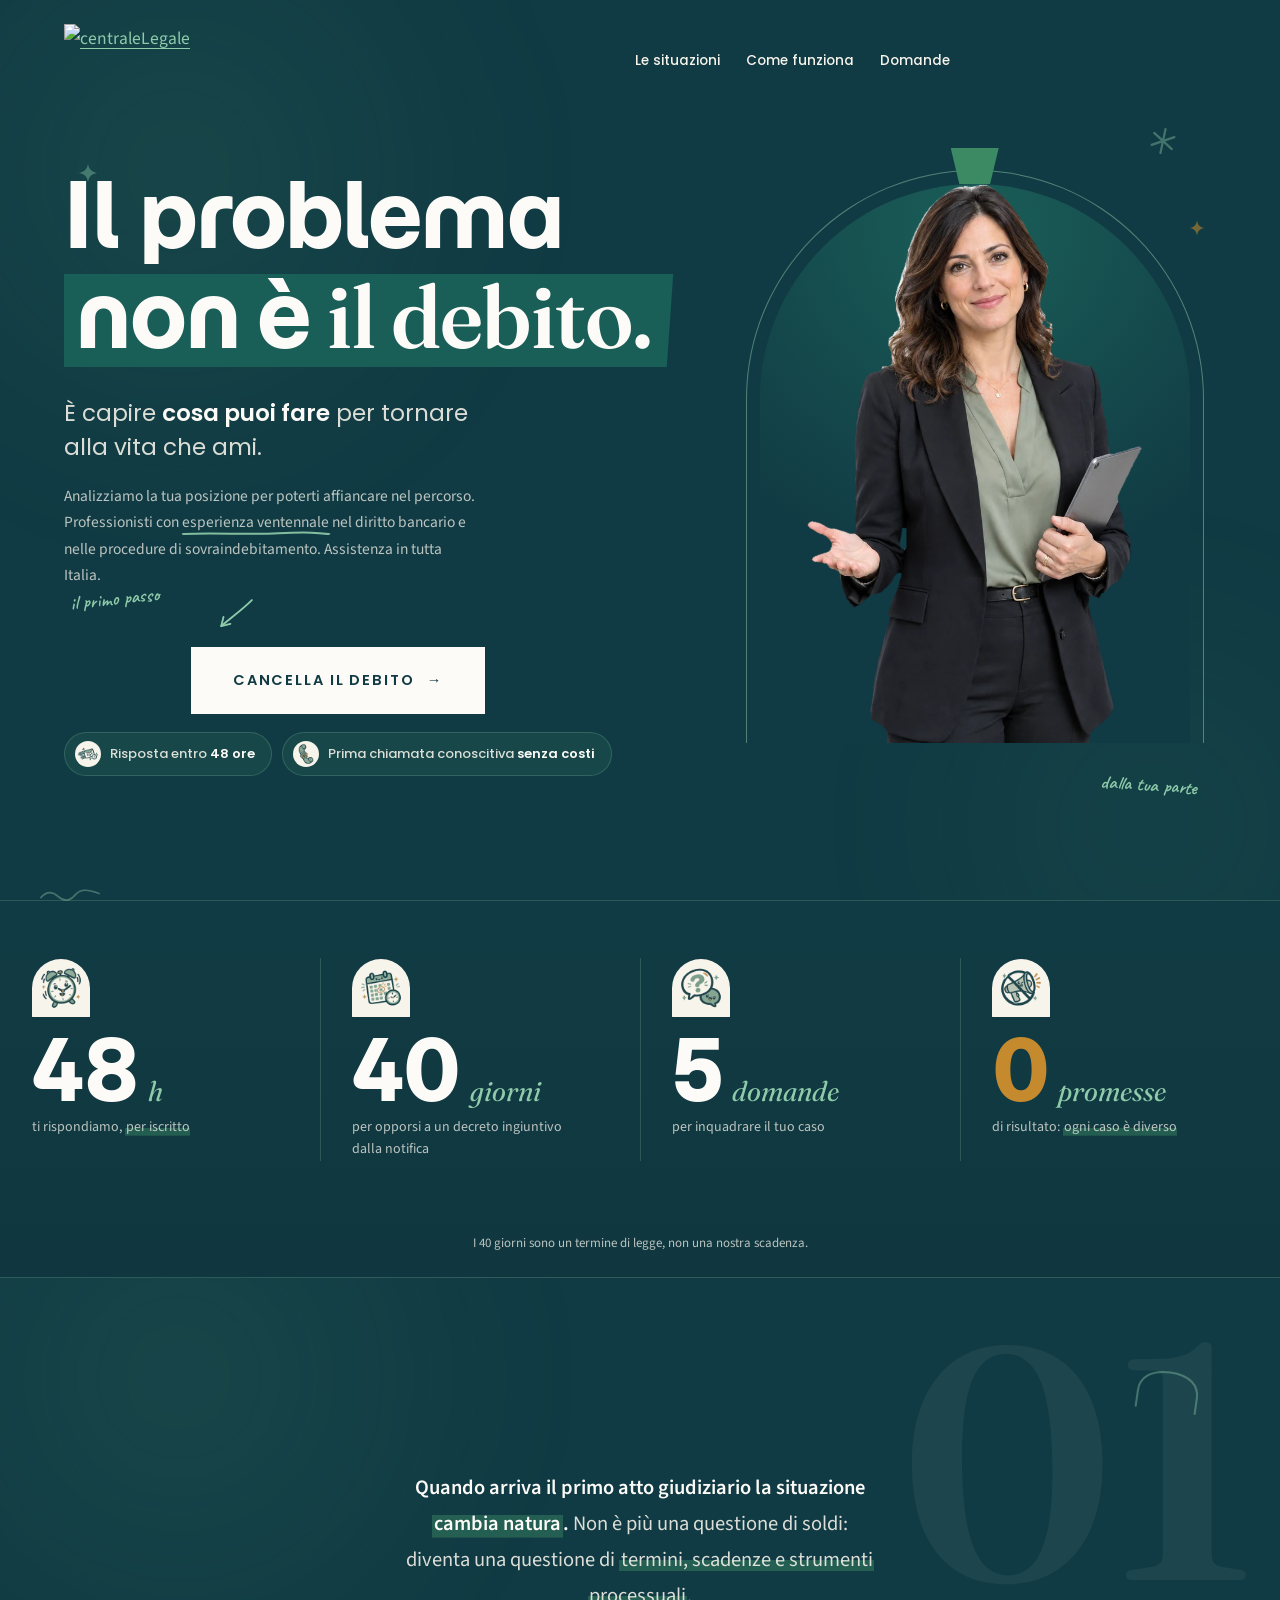
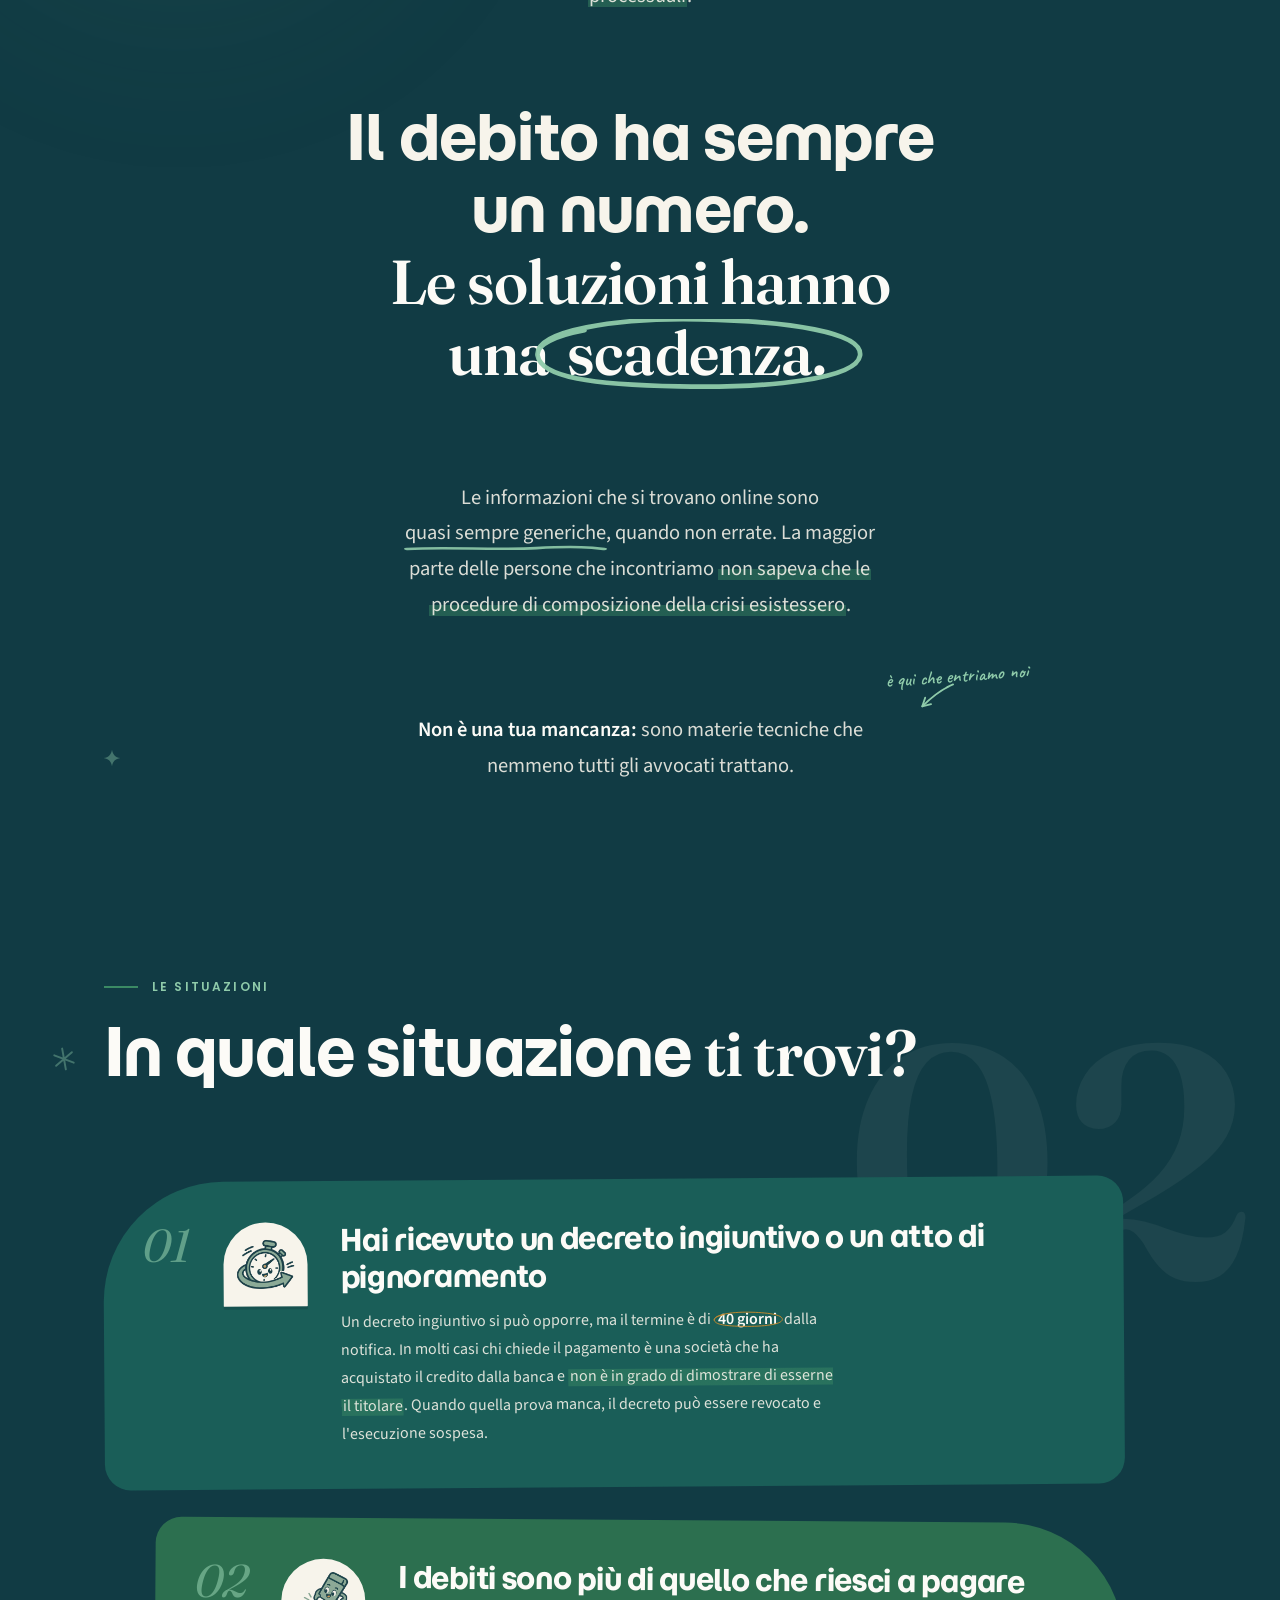
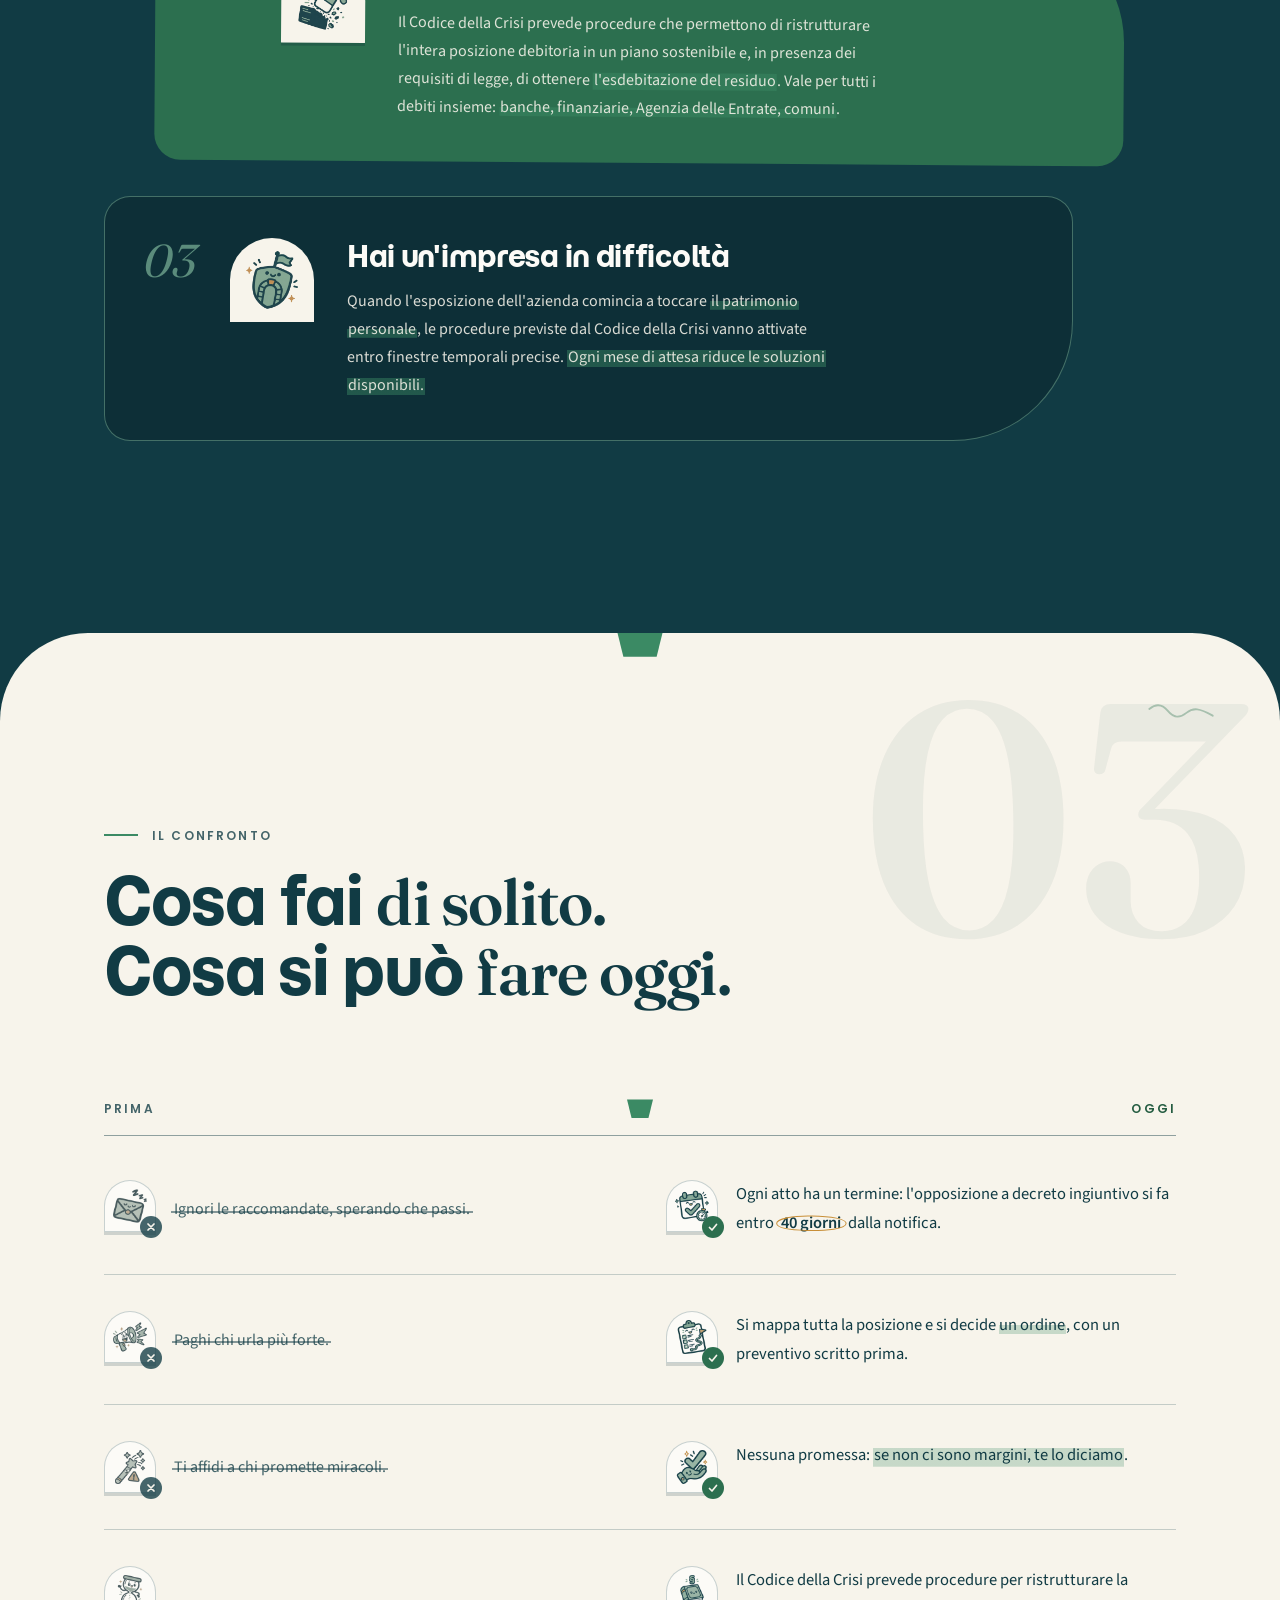
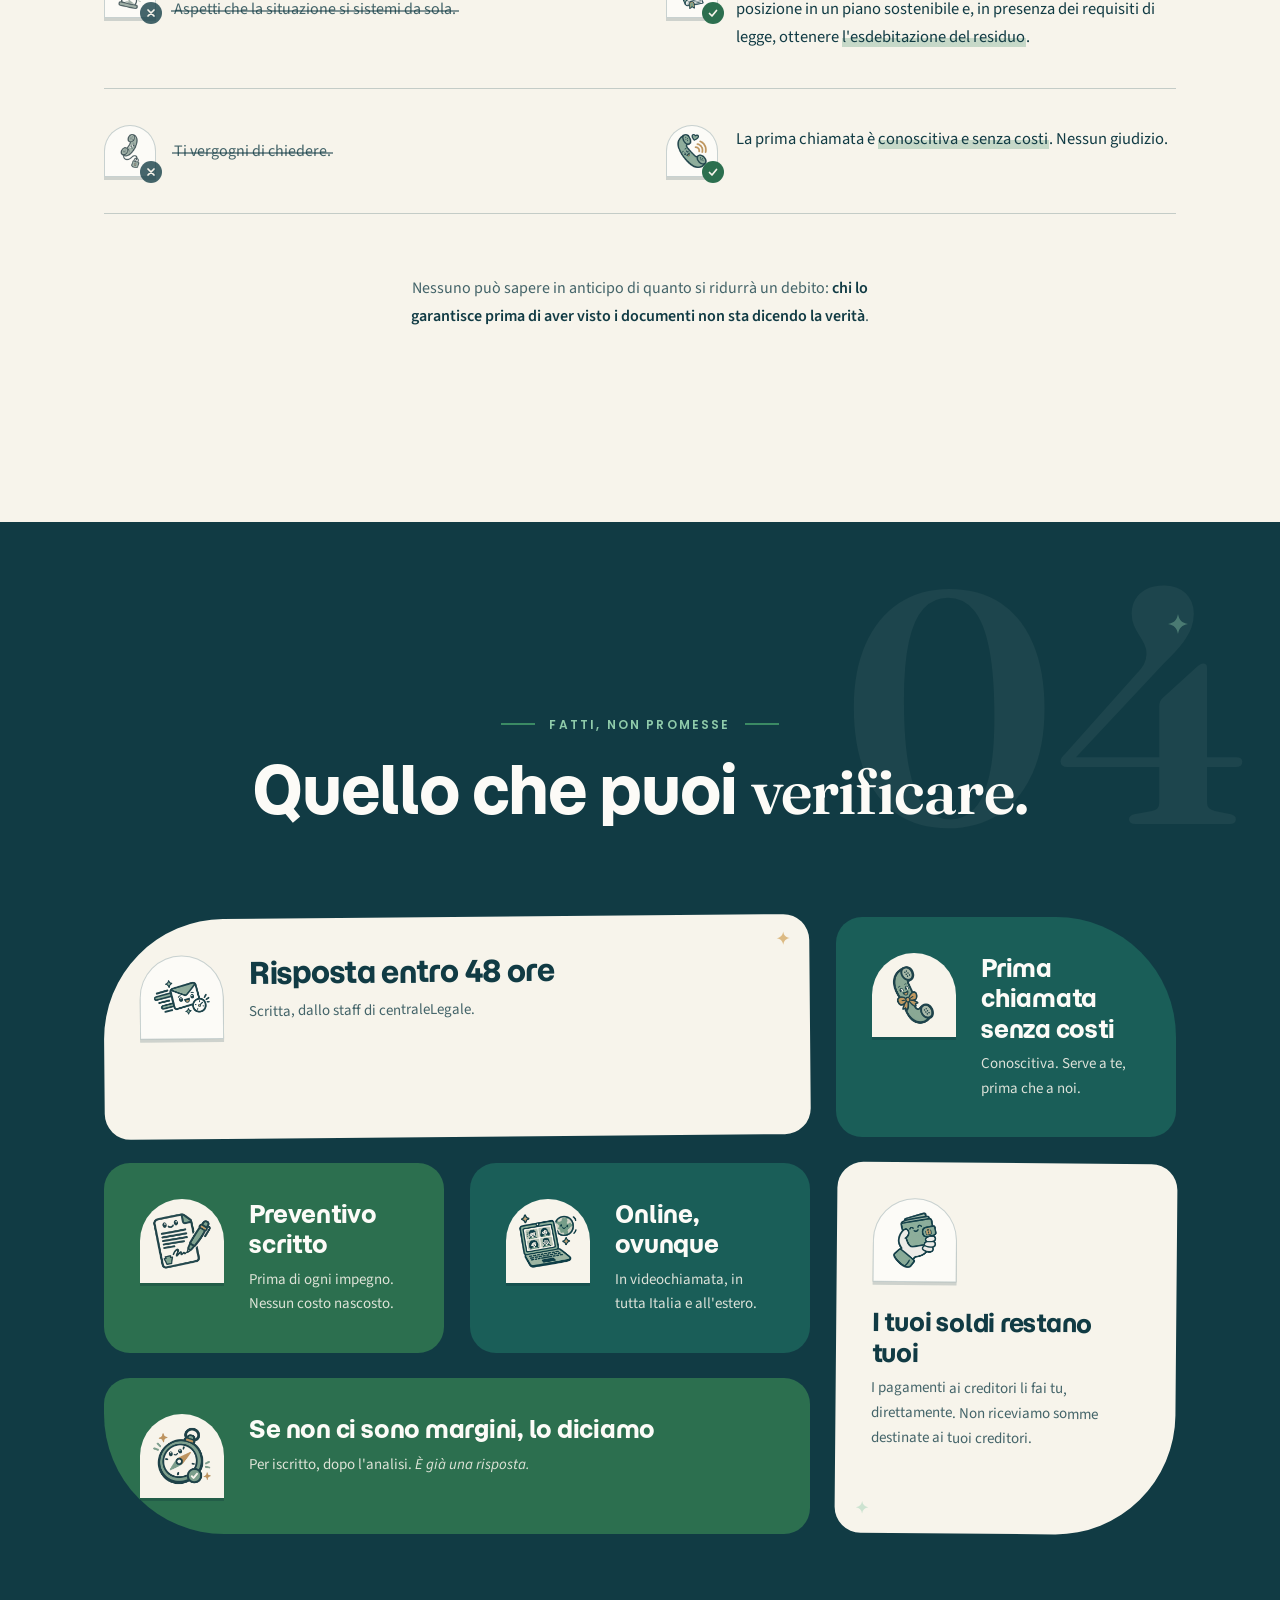
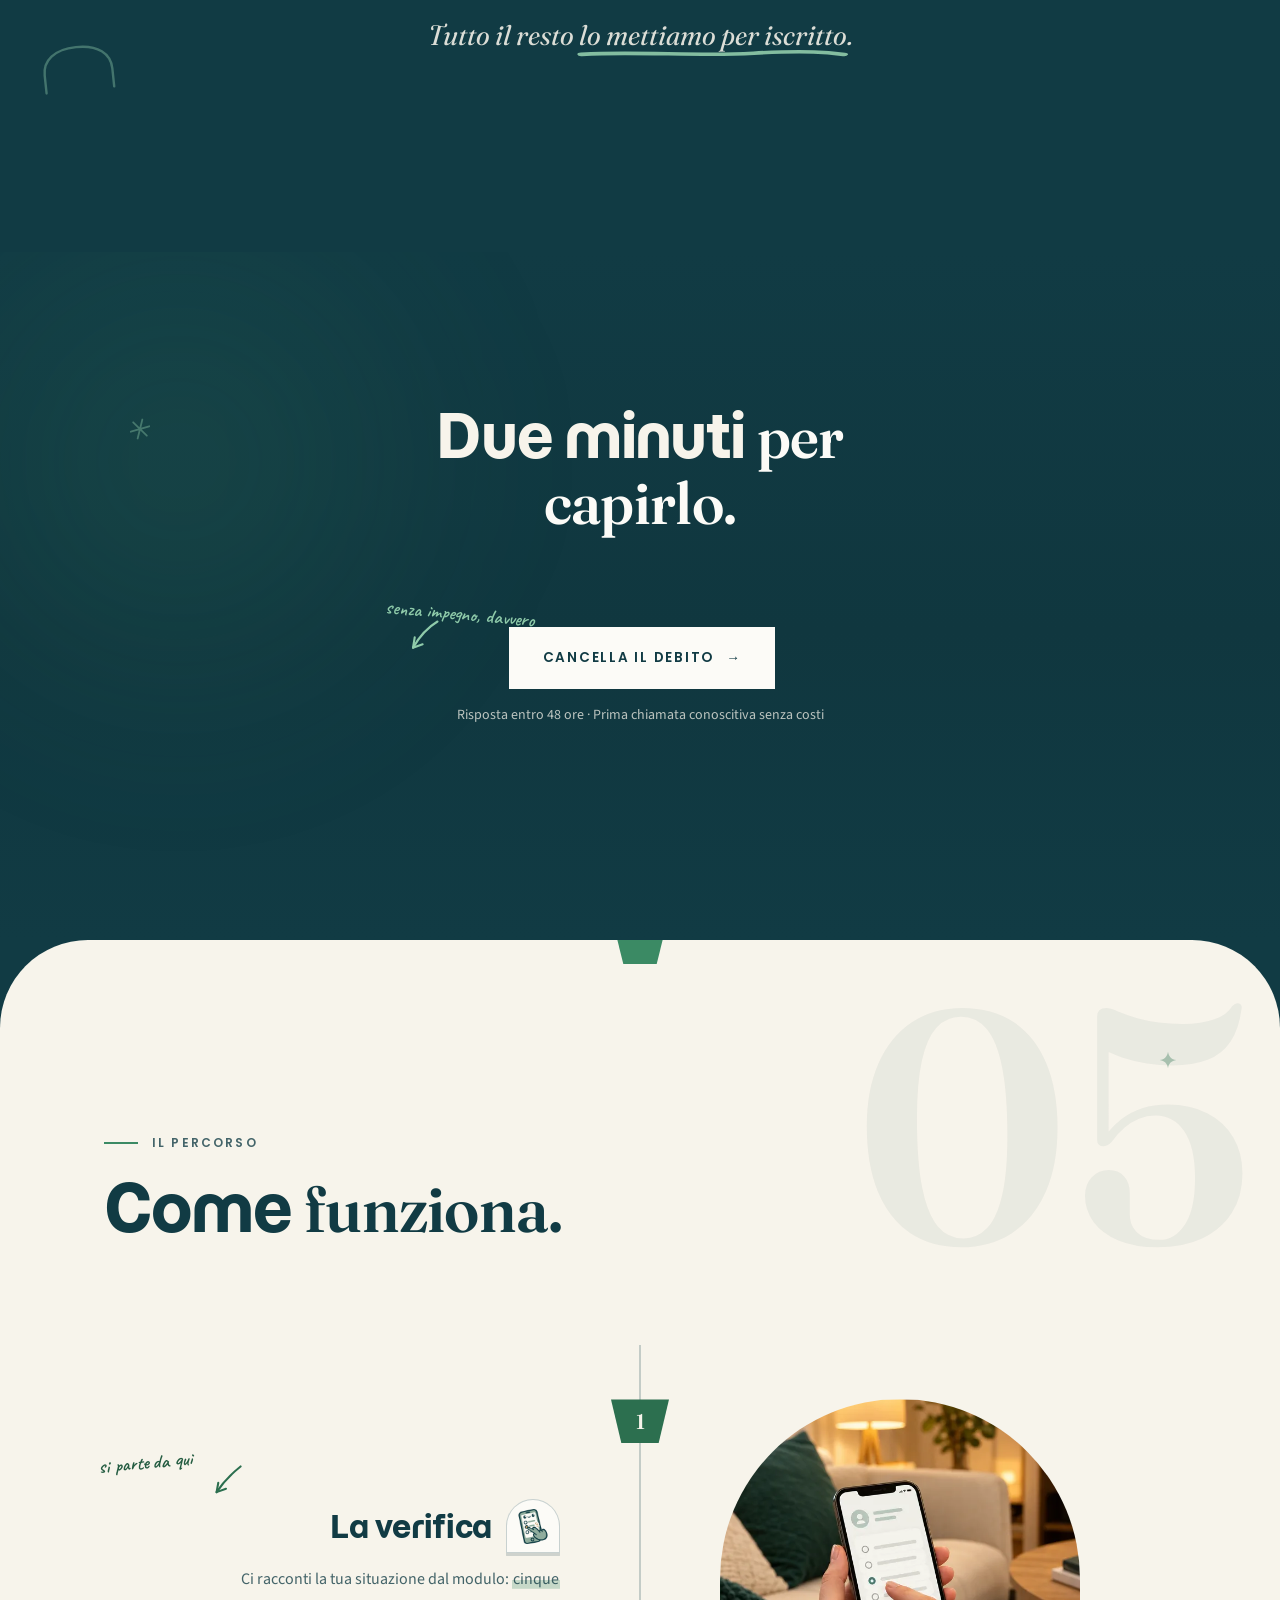
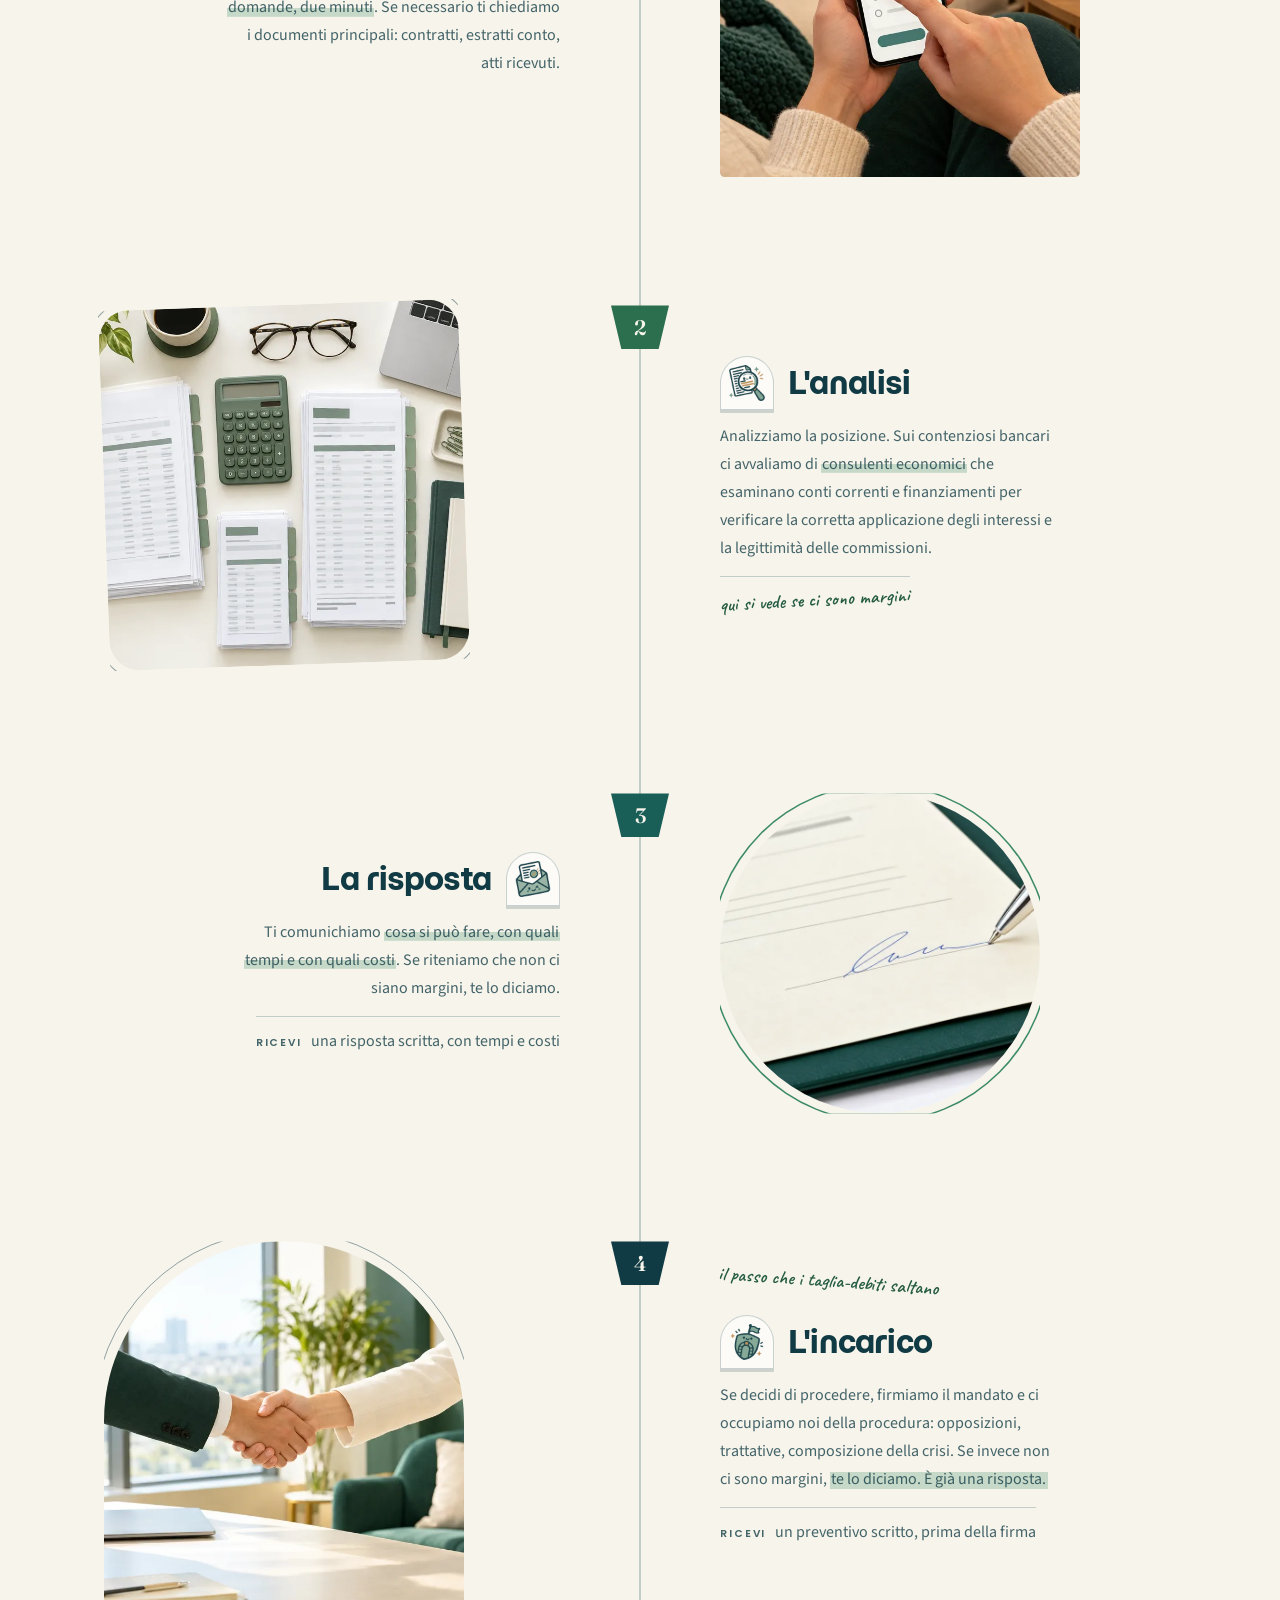
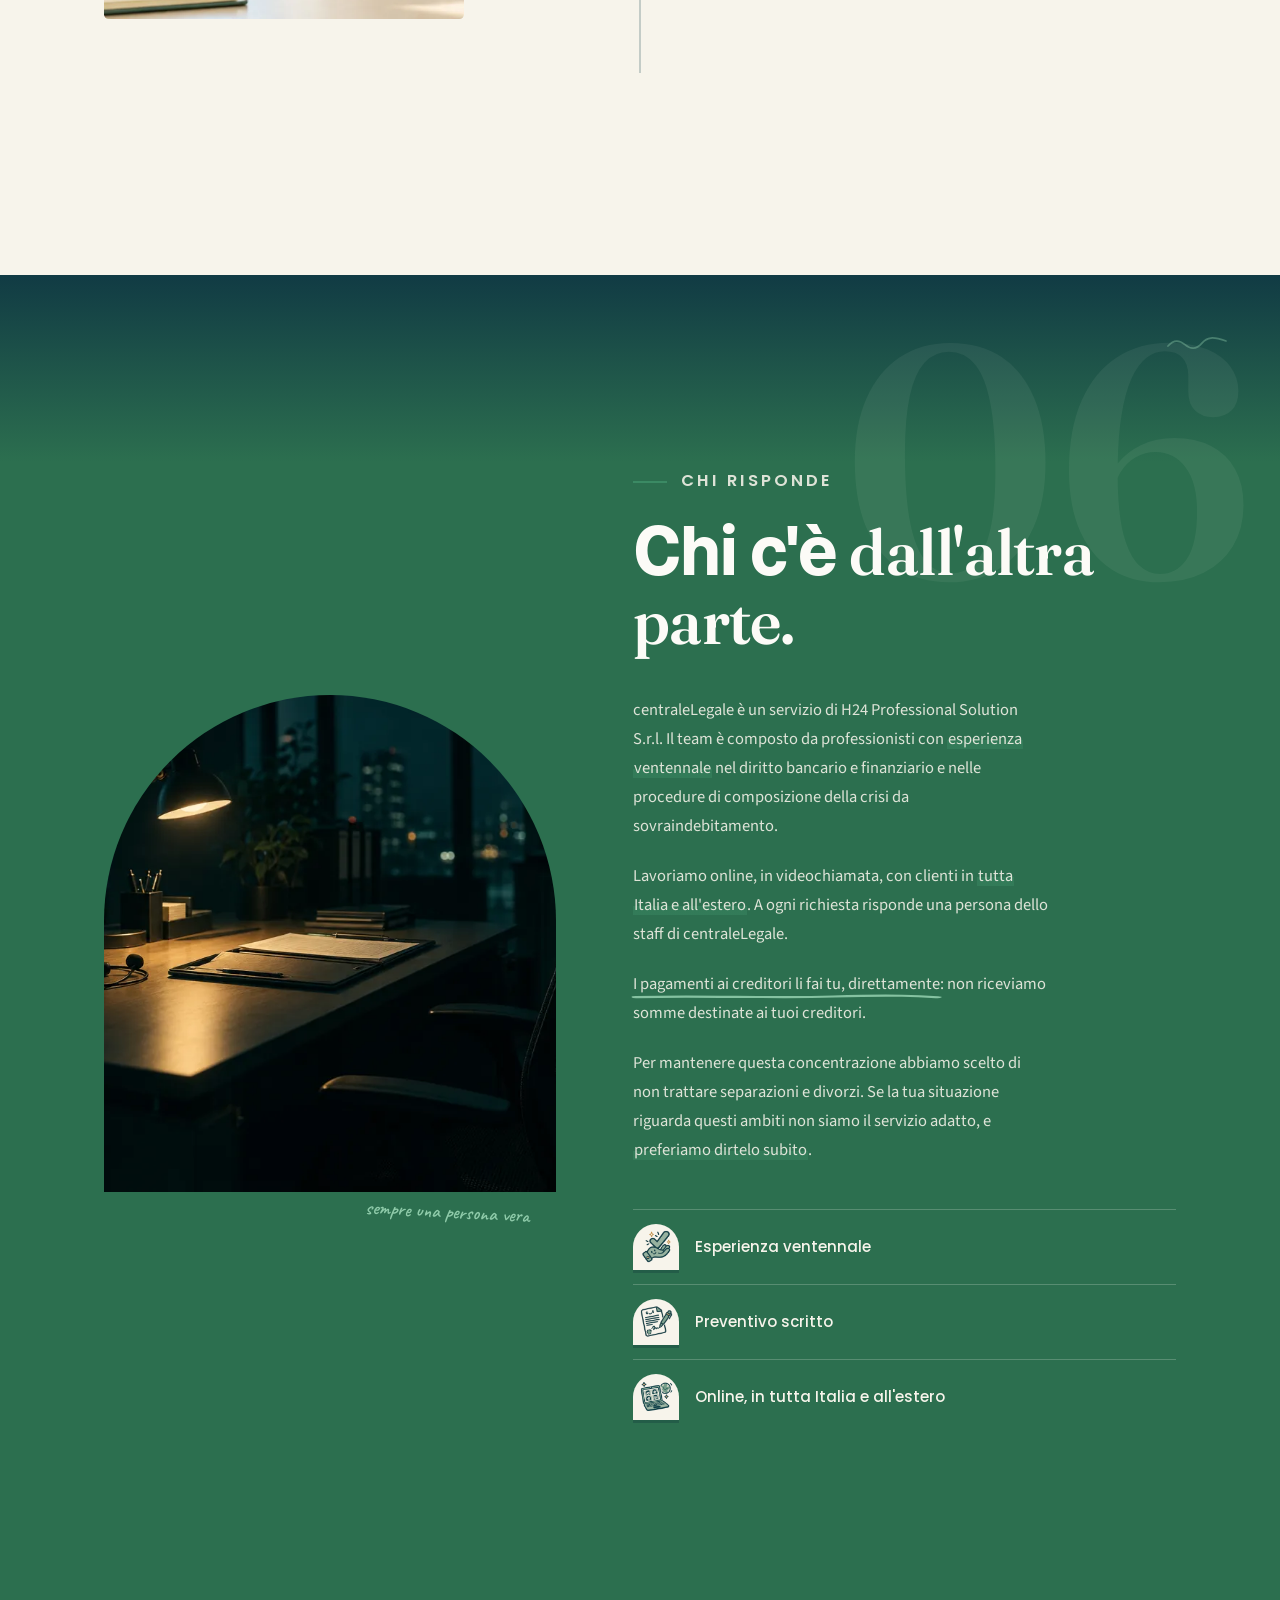
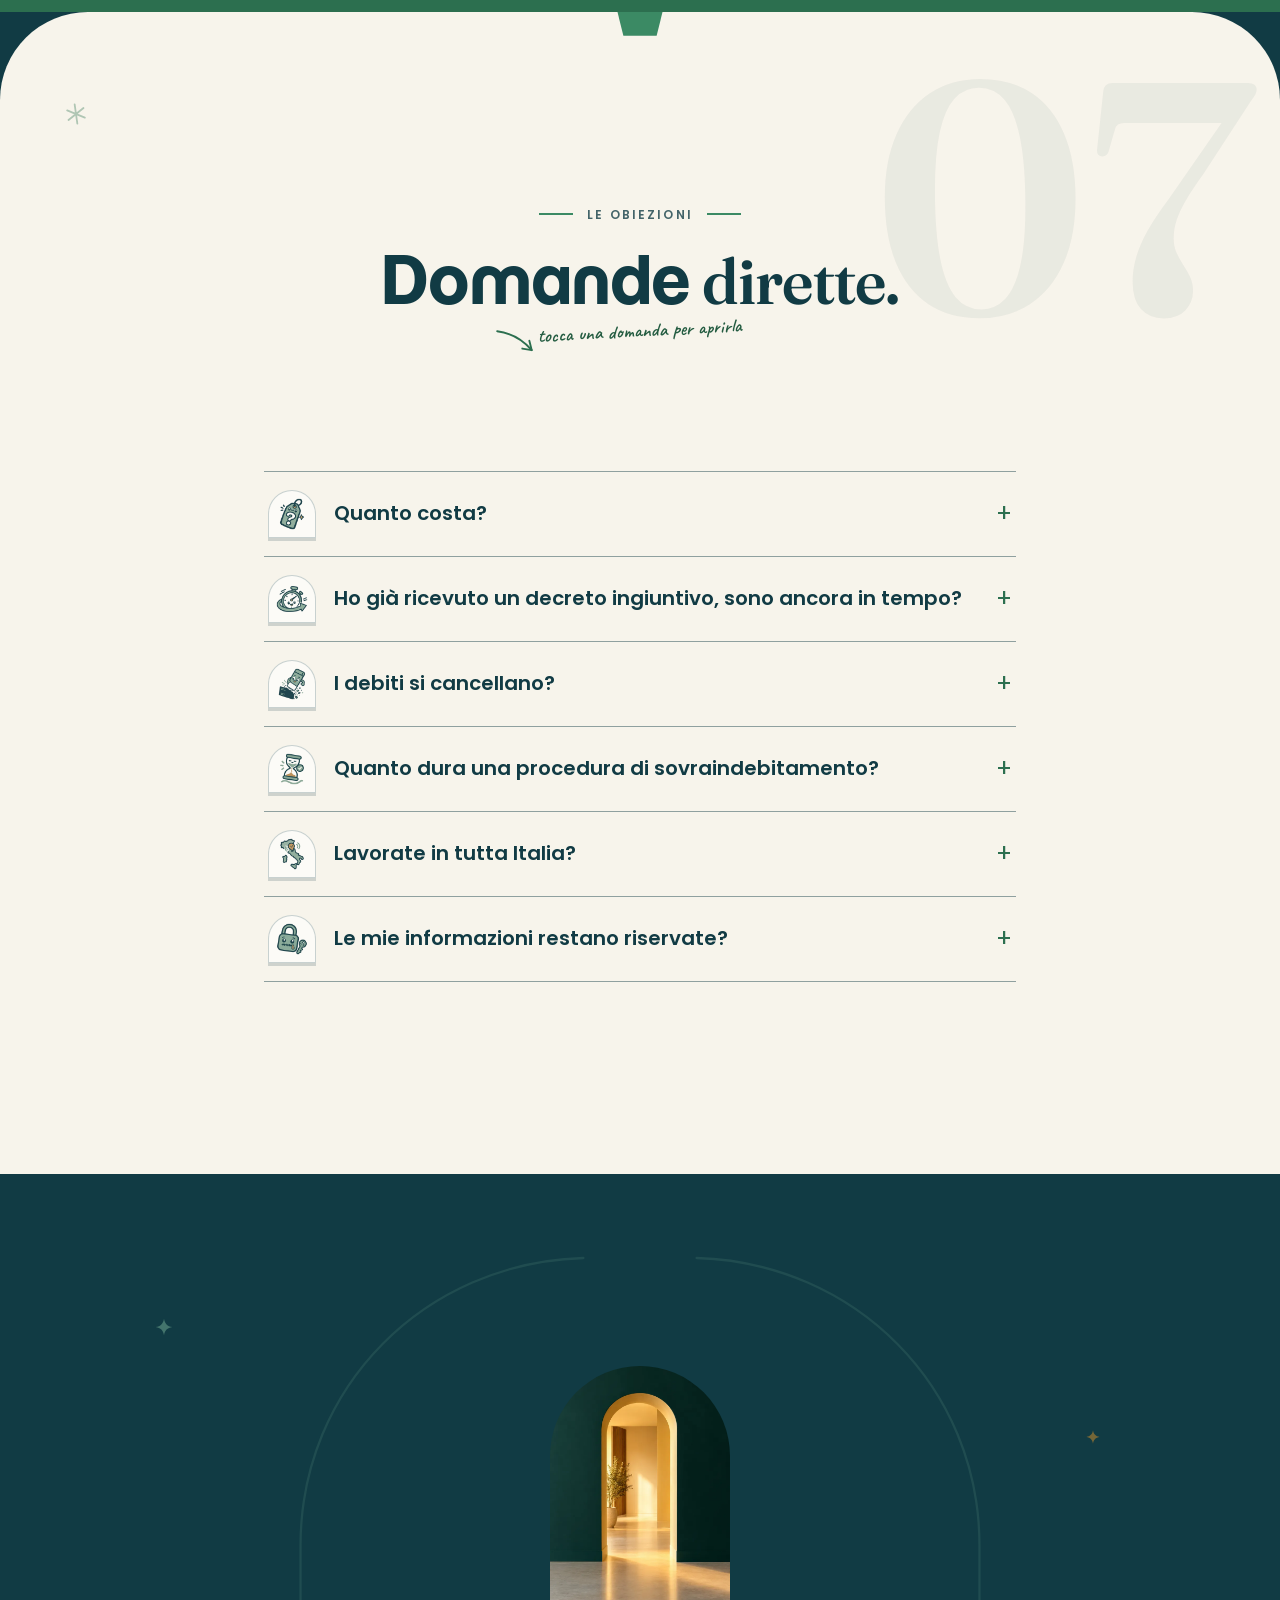
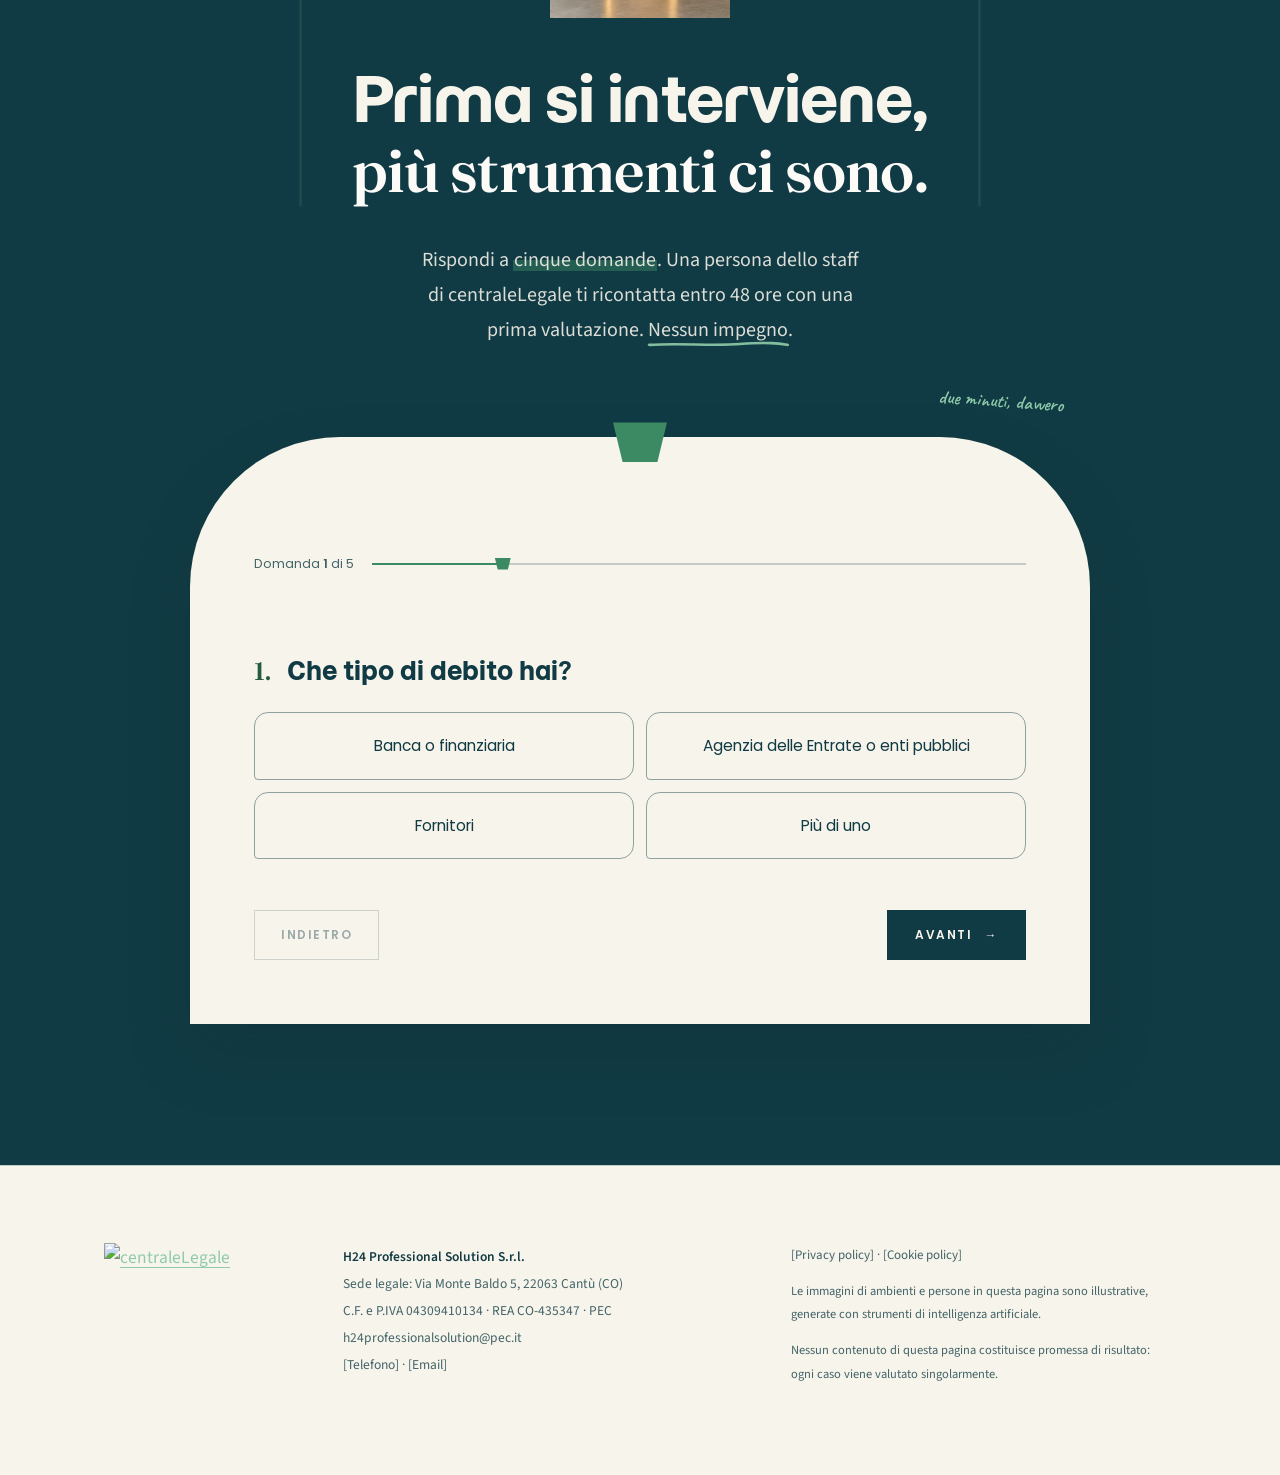
==== commit dbf10aaf: "Hero: figura senza alone, header space-between, appunto corretto, badge microfatti Cutout con soglia" ====
--- a/index.html
+++ b/index.html
@@ -25,15 +25,17 @@
 <div class="lettura" aria-hidden="true"><i></i></div>
 
 <header class="nav">
-  <a class="nav__logo" href="#top" aria-label="centraleLegale">
-    <img src="assets/img/Marrchio.Banco.svg" alt="centraleLegale" width="280" height="86">
-  </a>
-  <nav class="nav__destra" aria-label="Azioni">
-    <a class="nav__voce" href="#situazioni">Le situazioni</a>
-    <a class="nav__voce" href="#percorso">Come funziona</a>
-    <a class="nav__voce" href="#domande">Domande</a>
-    <a class="btn btn--nav" href="#verifica">Cancella il Debito</a>
-  </nav>
+  <div class="nav__interno">
+    <a class="nav__logo" href="#top" aria-label="centraleLegale">
+      <img src="assets/img/Marrchio.Banco.svg" alt="centraleLegale" width="280" height="86">
+    </a>
+    <nav class="nav__destra" aria-label="Azioni">
+      <a class="nav__voce" href="#situazioni">Le situazioni</a>
+      <a class="nav__voce" href="#percorso">Come funziona</a>
+      <a class="nav__voce" href="#domande">Domande</a>
+      <a class="btn btn--nav" href="#verifica">Cancella il Debito</a>
+    </nav>
+  </div>
 </header>
 
 <div class="stickybar" aria-hidden="true">
@@ -50,7 +52,6 @@
     <span class="deco deco--asterisco" style="right:8%; top:14%; width:30px; --rot:12deg; --fd:1.4s" aria-hidden="true"><svg viewBox="0 0 32 32"><path d="M16 3 V29 M5 9.5 L27 22.5 M27 9.5 L5 22.5"/></svg></span>
     <div class="hero__grid">
       <div class="hero__content">
-        <p class="hero__kicker caps rv">Diritto bancario · Sovraindebitamento · Crisi d'impresa</p>
         <h1 class="hero__title" id="hero-title">
           <span class="riga"><span class="mt">Il problema</span></span>
           <span class="riga" style="--d:110ms"><span class="marca"><span class="mt">non è&nbsp;</span><span class="fr">il debito.</span></span></span>
@@ -58,14 +59,17 @@
         <p class="hero__sub rv" style="--d:260ms">È capire <strong>cosa puoi fare</strong> per tornare alla vita che ami.</p>
         <p class="hero__lead rv" style="--d:340ms">Analizziamo la tua posizione per poterti affiancare nel percorso. Professionisti con <span class="sotto sotto--chiaro">esperienza ventennale<svg viewBox="0 0 200 14" preserveAspectRatio="none" aria-hidden="true"><path pathLength="1" d="M4 9 C 45 4, 90 12, 130 7 S 185 6, 196 9"/></svg></span> nel diritto bancario e nelle procedure di sovraindebitamento. Assistenza in tutta Italia.</p>
         <div class="hero__azione rv" style="--d:440ms">
-          <span class="con-appunto" aria-hidden="true">
-            <span class="appunto" style="left:-8px; top:-56px; --rot:-6deg">il primo passo</span>
-            <span class="freccia-tec" style="left:118px; top:-46px; width:52px">
+          <span class="con-appunto con-appunto--hero" aria-hidden="true">
+            <span class="appunto">il primo passo</span>
+            <span class="freccia-tec">
               <svg viewBox="0 0 60 46"><path pathLength="1" d="M52 4 C 40 16, 26 26, 12 38"/><path pathLength="1" class="punta" d="M12 38 l12 -3 m-12 3 l3 -12"/></svg>
             </span>
           </span>
           <a class="btn btn--hero" id="cta-hero" href="#verifica">Cancella il Debito <span class="btn__freccia" aria-hidden="true">→</span></a>
-          <p class="microcopy">Risposta entro 48 ore · Prima chiamata conoscitiva senza costi</p>
+          <ul class="microfatti">
+            <li><img src="assets/img/v2/icone/pop/busta-veloce.webp" alt="" width="480" height="480"><span>Risposta entro <b>48 ore</b></span></li>
+            <li><img src="assets/img/v2/icone/pop/telefono-regalo.webp" alt="" width="480" height="480"><span>Prima chiamata conoscitiva <b>senza costi</b></span></li>
+          </ul>
         </div>
       </div>
       <figure class="hero__figura rv" style="--d:300ms">
@@ -73,7 +77,7 @@
         <span class="hero__arch">
           <span class="hero__arch-chiave" aria-hidden="true"></span>
           <span class="hero__arch-clip">
-            <img class="hero__figura-img" src="assets/img/v2/foto/avvocata.webp" alt="Professionista dello staff in giacca verde petrolio, sorriso rassicurante — immagine illustrativa generata con AI" width="603" height="1001">
+            <img class="hero__figura-img" src="assets/img/v2/foto/avvocata.webp" alt="Professionista dello staff in giacca verde petrolio, sorriso rassicurante — immagine illustrativa generata con AI" width="596" height="996">
           </span>
         </span>
         <span class="appunto appunto--figura" aria-hidden="true" style="--rot:4deg">dalla tua parte</span>
--- a/assets/css/main.css
+++ b/assets/css/main.css
@@ -216,10 +216,13 @@
    ============================================================ */
 .nav {
   position: absolute; top: 0; left: 0; right: 0; z-index: 40;
+  padding: 24px var(--gutter);
+}
+.nav__interno {
   display: flex; align-items: center; justify-content: space-between; gap: 24px;
-  padding: 22px var(--gutter);
-}
-.nav__logo img { height: 52px; width: auto; }
+  width: 100%; max-width: 1280px; margin-inline: auto;
+}
+.nav__logo img { height: 74px; width: auto; }
 .nav__destra { display: flex; align-items: center; gap: 26px; }
 .nav__voce { font-family: var(--sans); font-weight: 500; font-size: 13.5px; color: var(--avorio); text-decoration: none; }
 .nav__voce:hover { color: var(--salvia-chiara); }
@@ -228,7 +231,7 @@
 html.js .nav--cta .btn--nav { opacity: 1; transform: none; pointer-events: auto; visibility: visible; transition: opacity 300ms var(--ease-soft), transform 300ms var(--ease-soft); }
 @media (max-width: 860px) {
   .nav__voce { display: none; }
-  .nav__logo img { height: 42px; }
+  .nav__logo img { height: 58px; }
 }
 
 .stickybar {
@@ -327,8 +330,26 @@
 .hero__sub { margin: 0 0 clamp(14px, 2vh, 22px) 0; max-width: 30ch; font-size: clamp(19px, 1.8vw, 24px); line-height: 1.5; color: var(--avorio-85); font-family: var(--sans); font-weight: 400; }
 .hero__sub strong { font-weight: 600; color: var(--bianco); }
 .hero__lead { margin: 0 0 clamp(48px, 6.5vh, 72px) 0; max-width: 52ch; font-size: 15.5px; line-height: 1.7; color: var(--avorio-70); }
-.hero__azione { position: relative; display: inline-block; }
-.hero__azione .microcopy { max-width: 40ch; }
+.hero__azione { position: relative; display: inline-flex; flex-direction: column; align-items: center; }
+/* appunto + freccia sopra la CTA */
+.con-appunto--hero { position: absolute; left: 0; right: 0; top: 0; height: 0; }
+.con-appunto--hero .appunto { position: absolute; left: 6px; top: -58px; --rot: -6deg; }
+.con-appunto--hero .freccia-tec { position: absolute; left: 148px; top: -50px; width: 46px; }
+/* microfatti: i due fatti di servizio, centrati e in evidenza */
+.microfatti {
+  list-style: none; margin: 18px 0 0 0; padding: 0;
+  display: flex; align-items: center; justify-content: center; gap: 10px; flex-wrap: wrap;
+}
+.microfatti li {
+  display: inline-flex; align-items: center; gap: 9px;
+  background: rgba(59, 138, 100, 0.16);
+  border: 1px solid var(--hairline-scuro);
+  border-radius: 999px;
+  padding: 8px 16px 8px 10px;
+  font-family: var(--sans); font-weight: 500; font-size: 13px; color: var(--avorio-85);
+}
+.microfatti li b { font-weight: 600; color: var(--bianco); }
+.microfatti li img { width: 26px; height: 26px; object-fit: contain; flex: none; background: var(--avorio); border-radius: 50%; padding: 2px; }
 
 /* colonna figura — arco con chiave di volta come la v1 */
 .hero__figura { position: relative; margin: 0; display: flex; align-items: flex-end; justify-content: center; padding-bottom: clamp(12px, 2vh, 28px); }
@@ -506,6 +527,10 @@
 .fronte__testo .cerchio { color: var(--bianco); font-weight: 600; }
 @media (max-width: 700px) {
   .fronte, .fronte--due, .fronte--tre { grid-template-columns: auto 1fr; margin-inline: 0; }
+  /* mobile: forma unica e armoniosa per tutte e tre le carte */
+  .fronte--uno, .fronte--due, .fronte--tre { border-radius: 28px; transform: none; }
+  .fronte--uno:hover, .fronte--due:hover, .fronte--tre:hover { transform: translateY(-4px); }
+  html.js .fronte--uno.rv.in, html.js .fronte--due.rv.in { transform: none; }
   .fronte__numero { grid-column: 1; }
   .chip--fronte { grid-column: 2; justify-self: end; width: 64px; height: 64px; }
   .fronte__corpo { grid-column: 1 / -1; }
@@ -759,7 +784,7 @@
    ============================================================ */
 .verifica {
   position: relative; overflow: hidden; overflow: clip;
-  background: linear-gradient(180deg, var(--notte) 0%, #0f4c4c 26%, var(--petrolio) 42%, #21665b 56%, var(--salvia) 72%, #9dbfa6 88%, #cdd9c8 100%);
+  background: var(--notte);
   padding-block: var(--respiro) clamp(90px, 11vw, 170px);
 }
 .verifica__arco {
@@ -792,12 +817,12 @@
 }
 .verifica__cartachiave {
   position: absolute; top: -15px; left: 50%; transform: translateX(-50%);
-  width: 54px; height: 40px; background: var(--notte);
+  width: 54px; height: 40px; background: var(--salvia);
   clip-path: polygon(0 0, 100% 0, 82% 100%, 18% 100%);
 }
 .verifica__carta p { color: var(--notte-75); }
 .verifica__carta .segnaposto { opacity: 1; }
-.appunto--form { top: -44px; right: 26px; position: absolute; color: var(--notte); }
+.appunto--form { top: -46px; right: 26px; position: absolute; color: var(--salvia-chiara) !important; }
 
 /* ---------- Form ---------- */
 .form { display: grid; gap: clamp(30px, 3.5vw, 46px); }
@@ -926,16 +951,21 @@
 
 /* ---------- Responsive: hero e decorazioni ---------- */
 @media (max-width: 980px) {
-  .hero { min-height: 0; padding-top: clamp(88px, 12vh, 120px); }
-  .hero__grid { display: flex; flex-direction: column; align-items: stretch; }
+  .hero { min-height: 0; padding-top: clamp(78px, 10vh, 106px); }
+  .hero__grid { display: flex; flex-direction: column; align-items: stretch; padding-bottom: 26px; }
   .hero__content { display: contents; }
-  .hero__kicker { order: 1; }
-  .hero__title { order: 2; }
-  .hero__figura { order: 3; margin: 18px auto 44px; width: min(78%, 360px); }
-  .hero__azione { order: 4; }
-  .hero__sub { order: 5; margin-top: 34px; }
-  .hero__lead { order: 6; margin-bottom: 10px; }
-  .appunto--figura { bottom: -28px; }
+  .hero__title { order: 1; margin-bottom: 0; }
+  .hero__sub { order: 2; margin: 0 0 4px 0; max-width: none; }
+  .hero__figura { order: 3; margin: 4px auto 12px; width: min(68%, 265px); }
+  .hero__azione { order: 4; margin-top: 42px; display: flex; }
+  .hero__lead { order: 5; margin: 30px 0 0 0; }
+  .appunto--figura { bottom: -24px; }
+  .hero__arch-chiave { top: -26px; width: 38px; height: 28px; }
+  .con-appunto--hero .appunto { left: 2px; top: -48px; }
+  .con-appunto--hero .freccia-tec { left: 126px; top: -42px; width: 36px; }
+  .microfatti { margin-top: 10px; gap: 6px; }
+  .microfatti li { font-size: 11.5px; padding: 5px 12px 5px 7px; gap: 6px; }
+  .microfatti li img { width: 20px; height: 20px; }
 }
 @media (max-width: 860px) {
   .con-appunto--passo, .freccia-tec--nota, .appunto--nota, .appunto--struttura, .con-appunto--faq { display: none; }
@@ -945,11 +975,11 @@
   body { font-size: 16.5px; }
   /* niente blur animato sui telefoni: solo opacity+transform */
   html.js .rv { filter: none; transition: opacity 900ms var(--ease), transform 900ms var(--ease); transition-delay: var(--d, 0ms); }
-  .hero__title { font-size: clamp(40px, 11vw, 56px); }
+  .hero__title { font-size: clamp(38px, 10.4vw, 54px); }
   .hero__azione .btn { width: 100%; }
   .reframe .blocco { font-size: 17.5px; }
   .statement { font-size: clamp(30px, 8.6vw, 44px); }
 }
 @media (max-width: 640px) {
-  .hero__azione .con-appunto, .appunto--form, .ripresa .con-appunto { display: none; }
-}
+  .appunto--form, .ripresa .con-appunto { display: none; }
+}
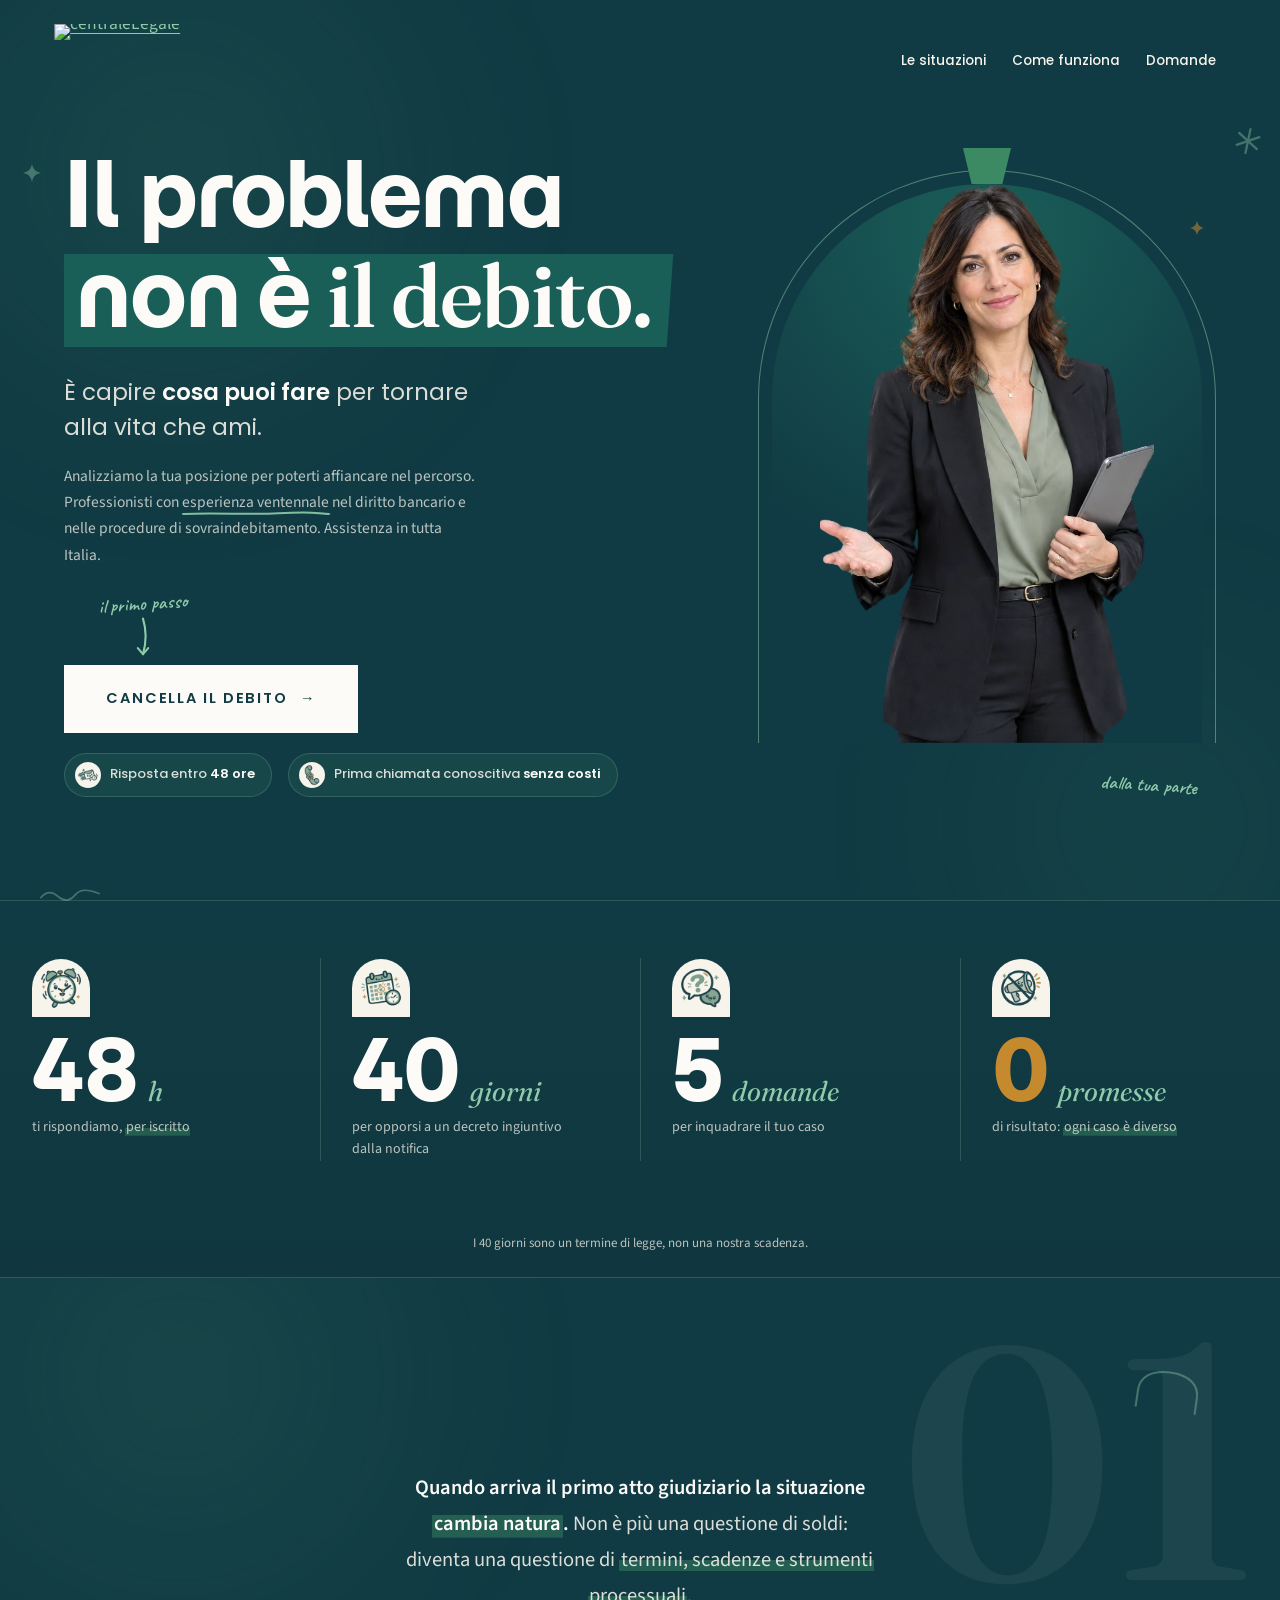
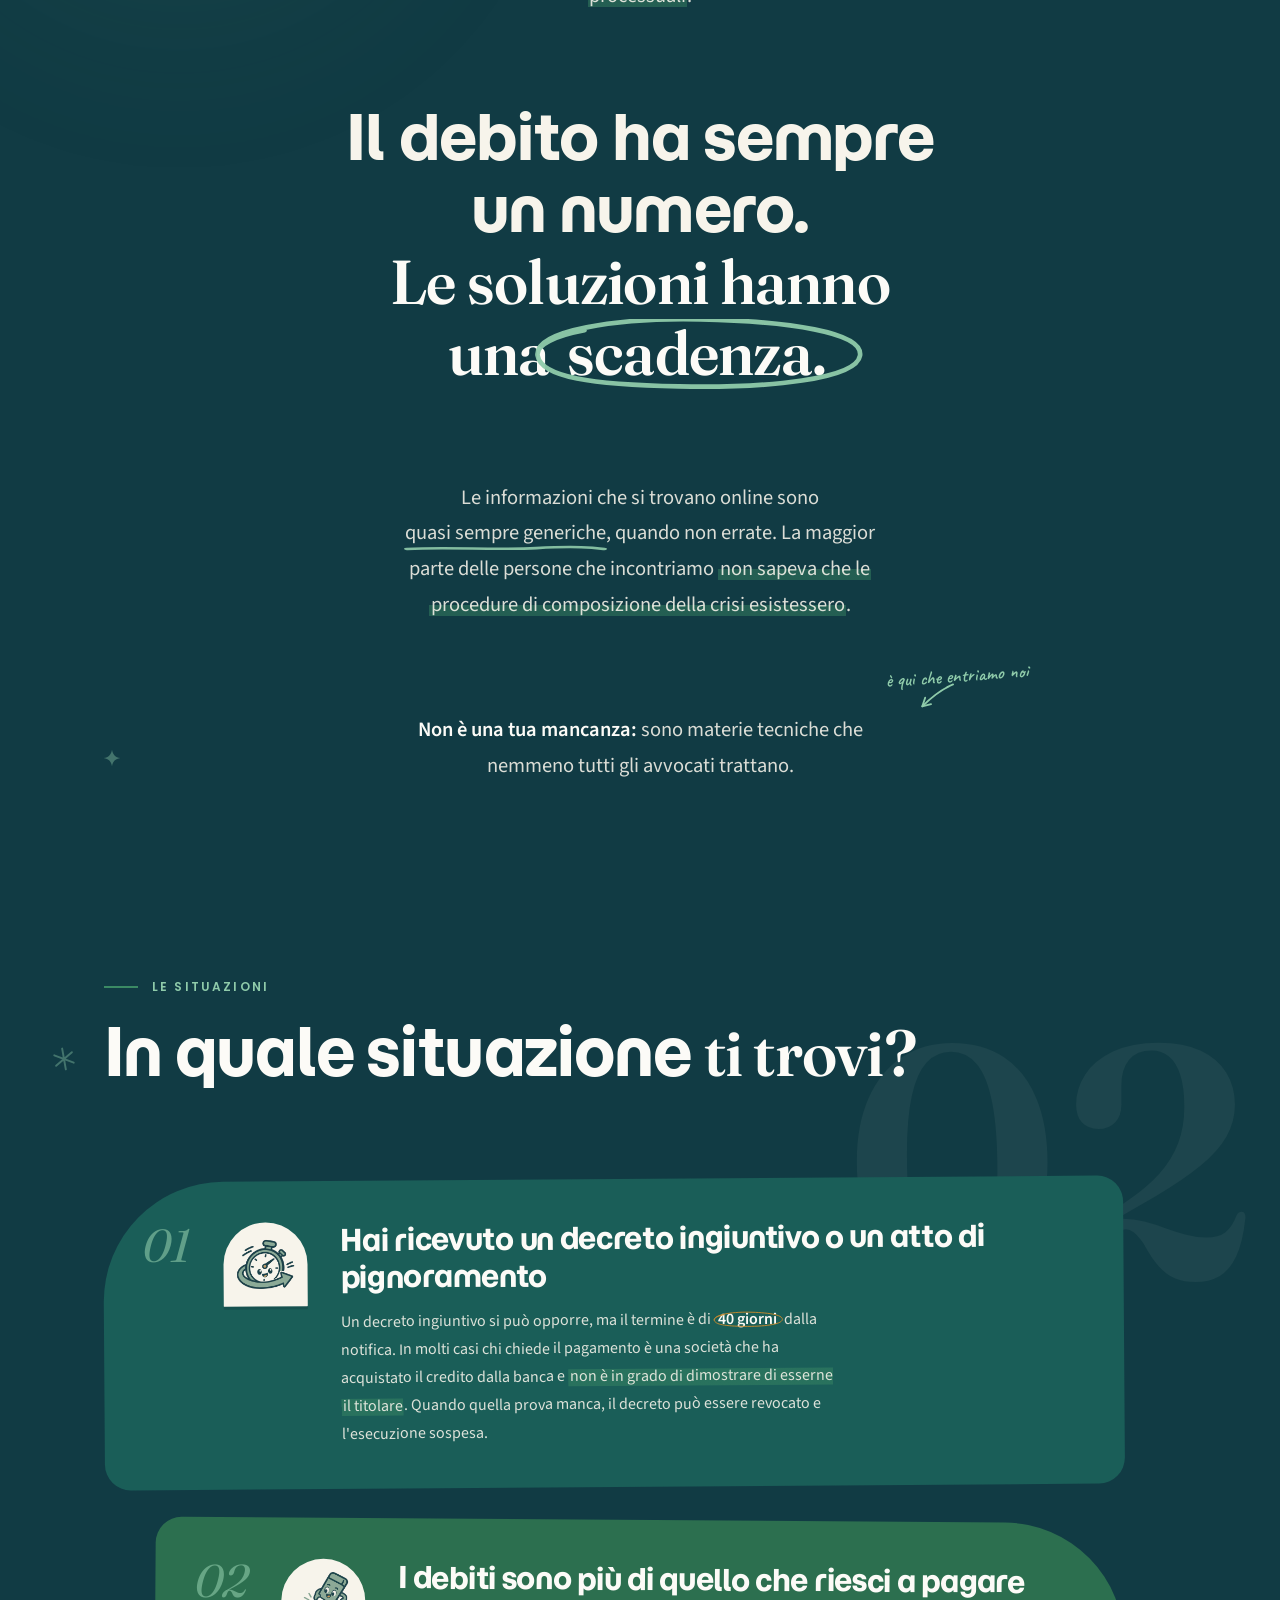
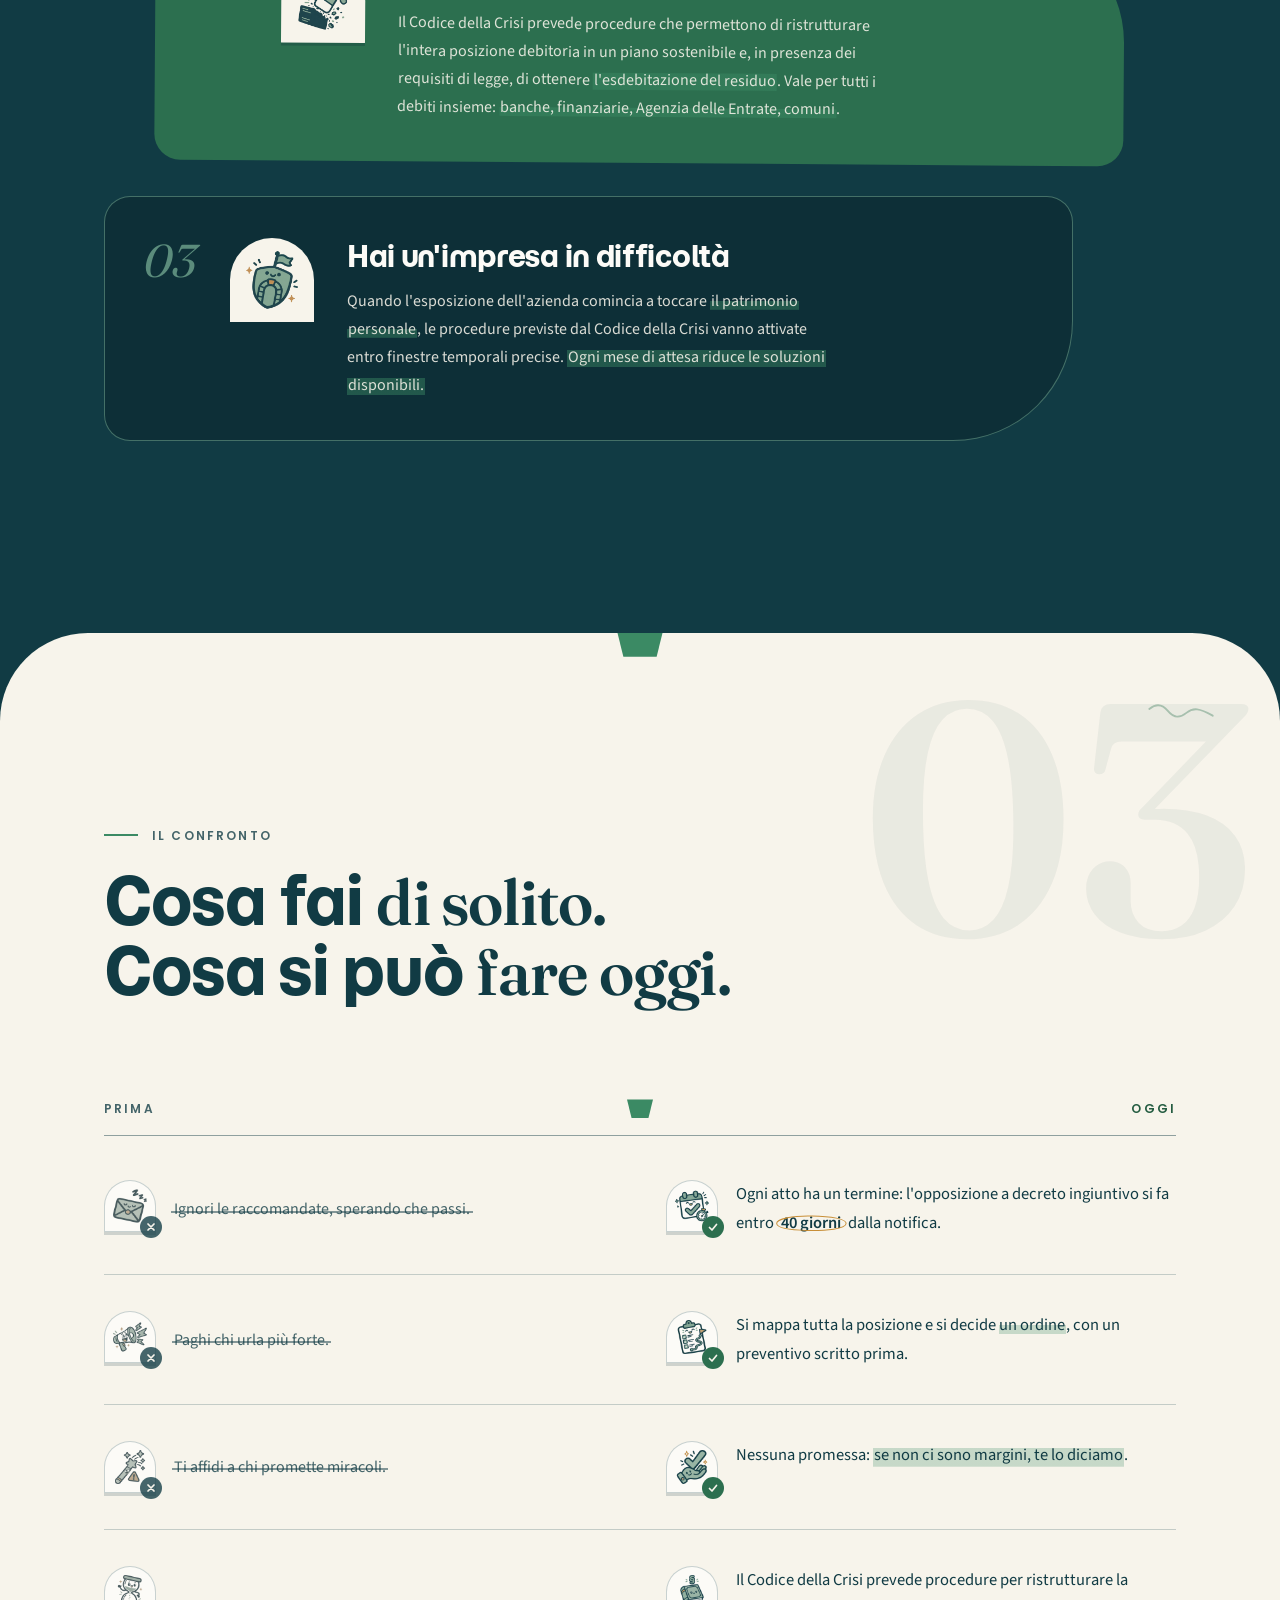
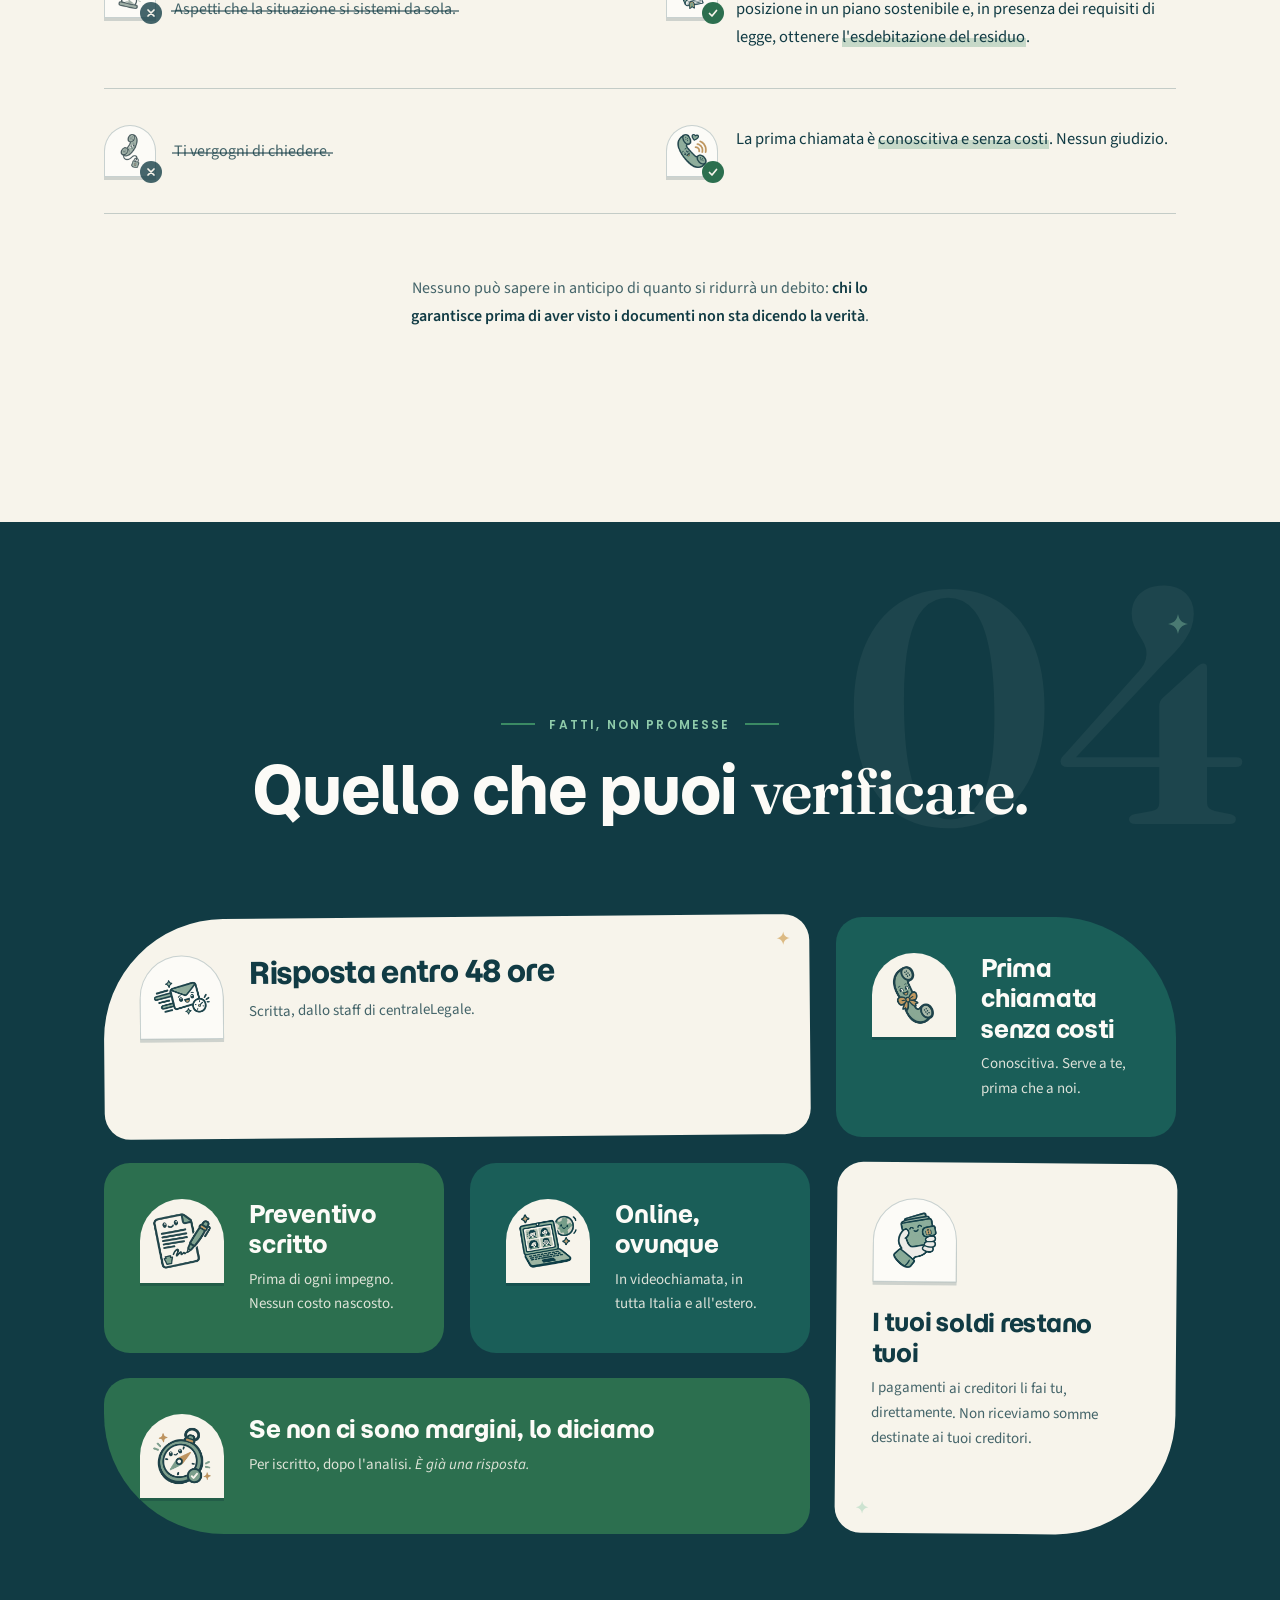
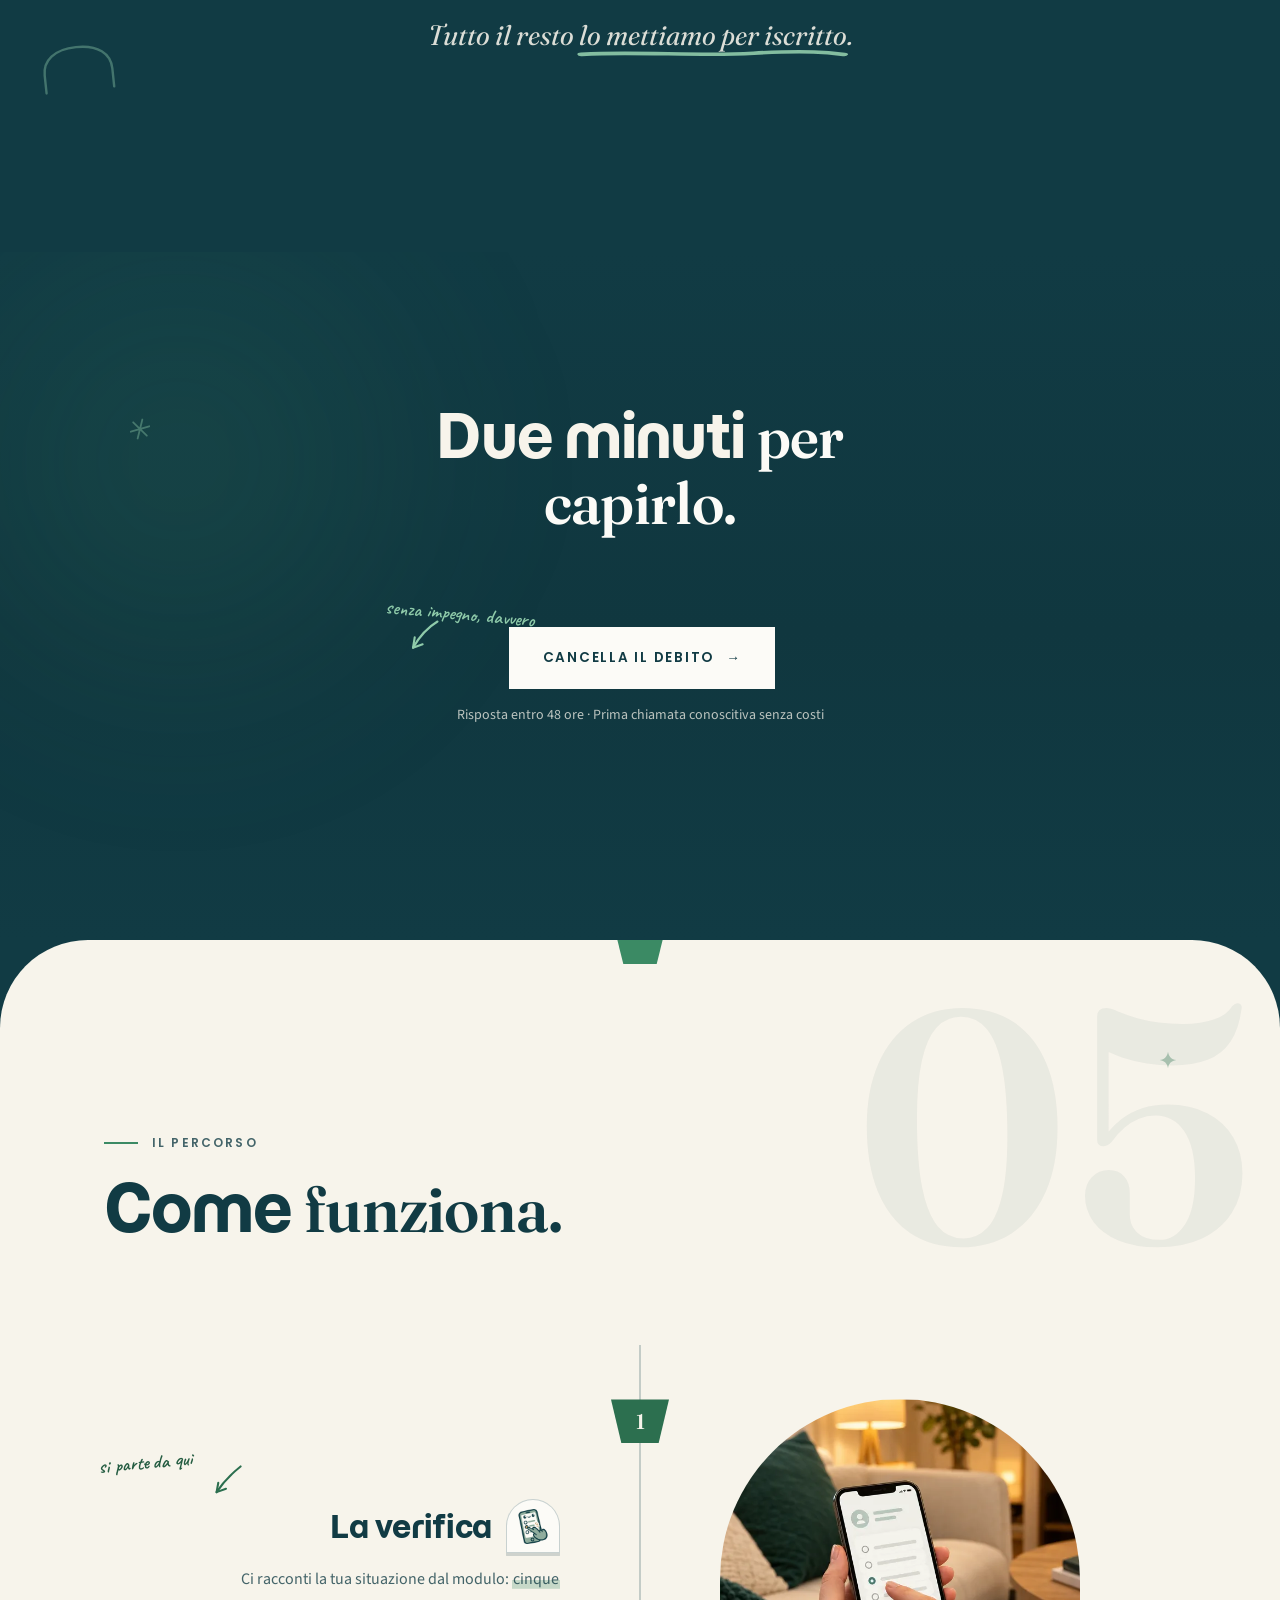
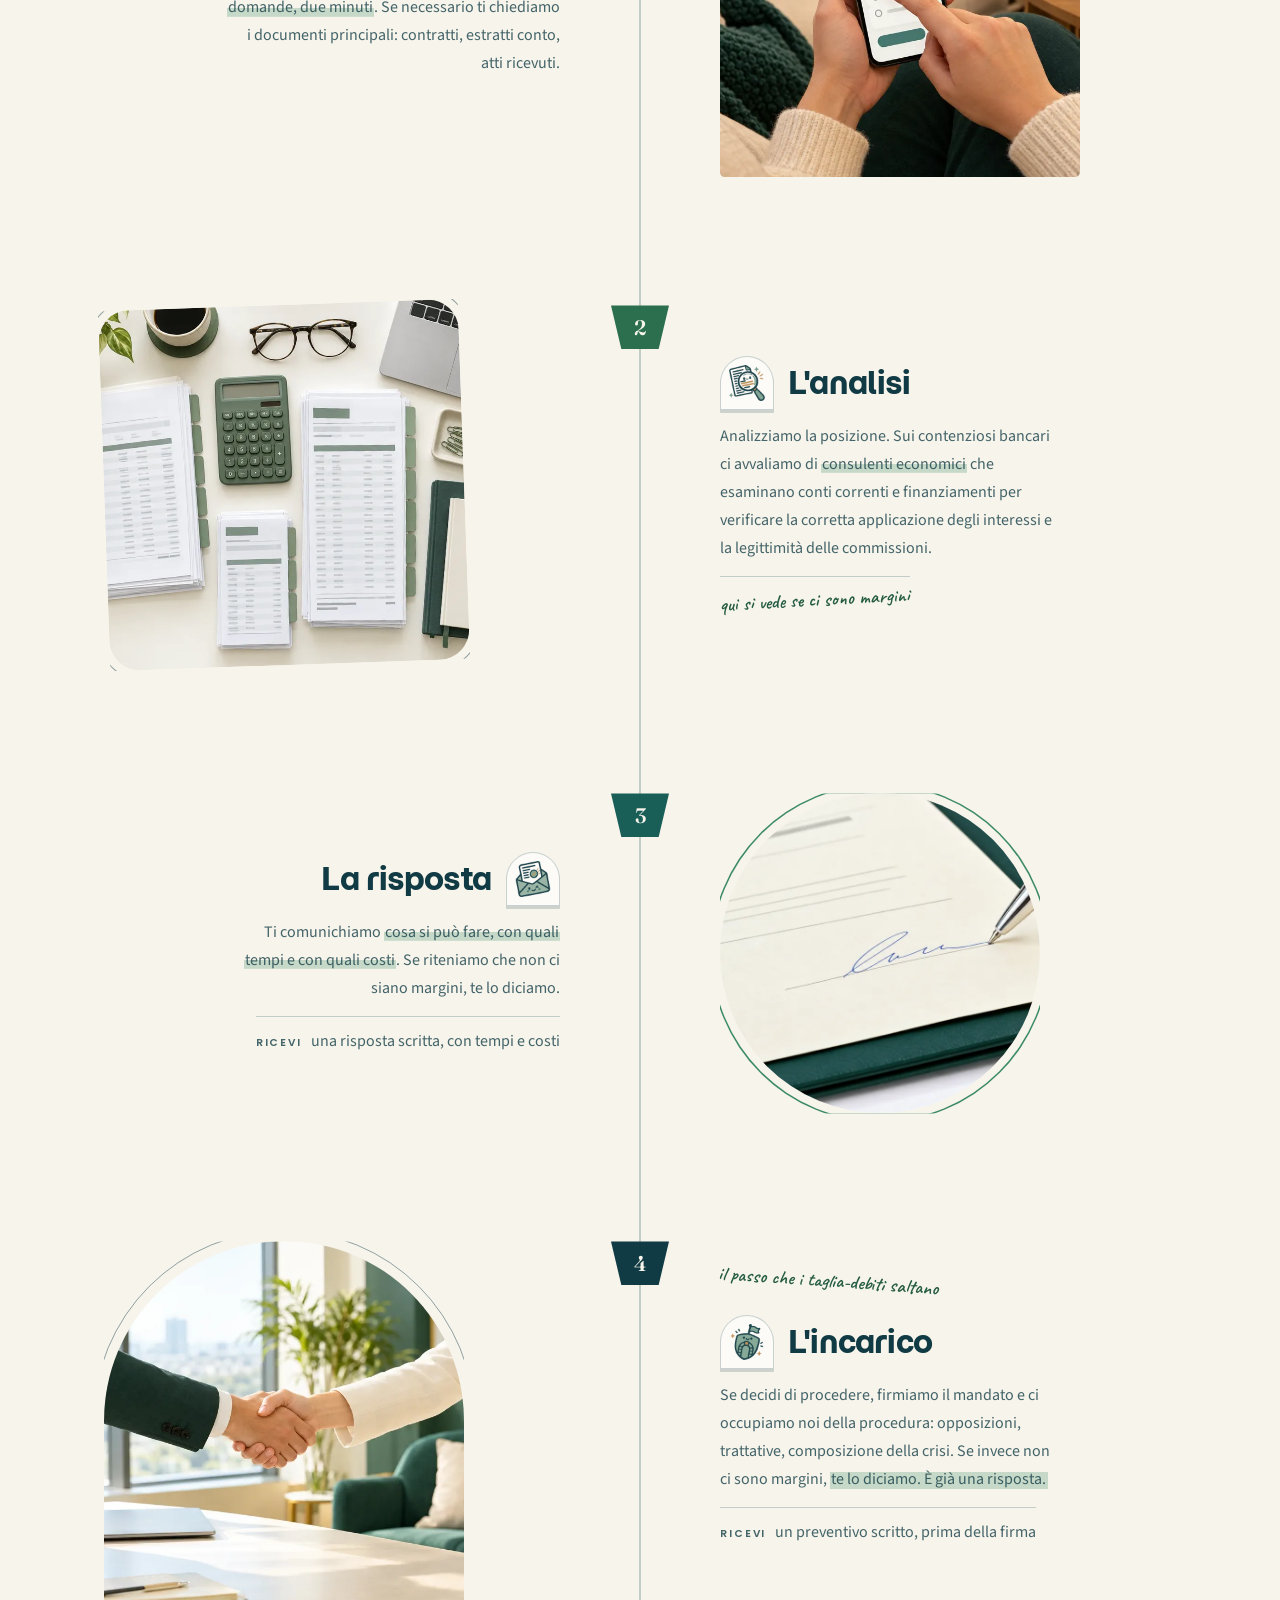
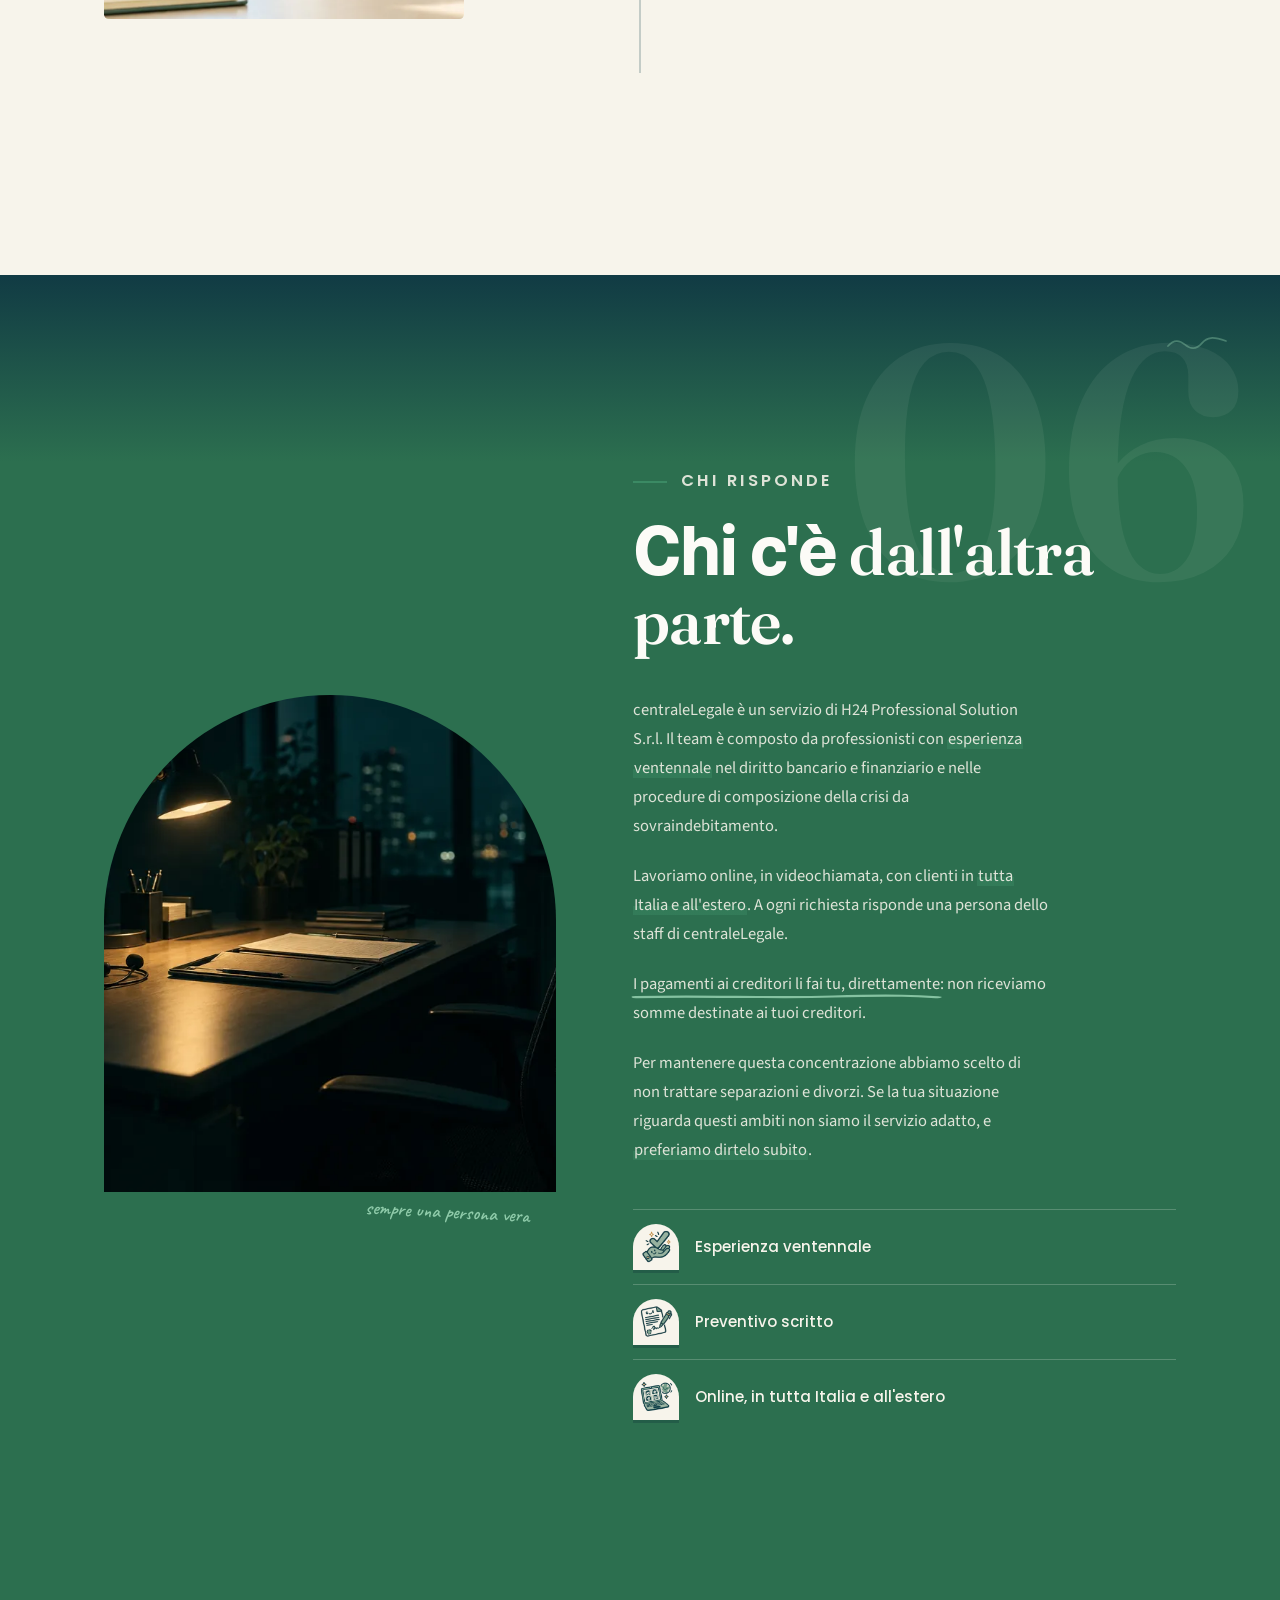
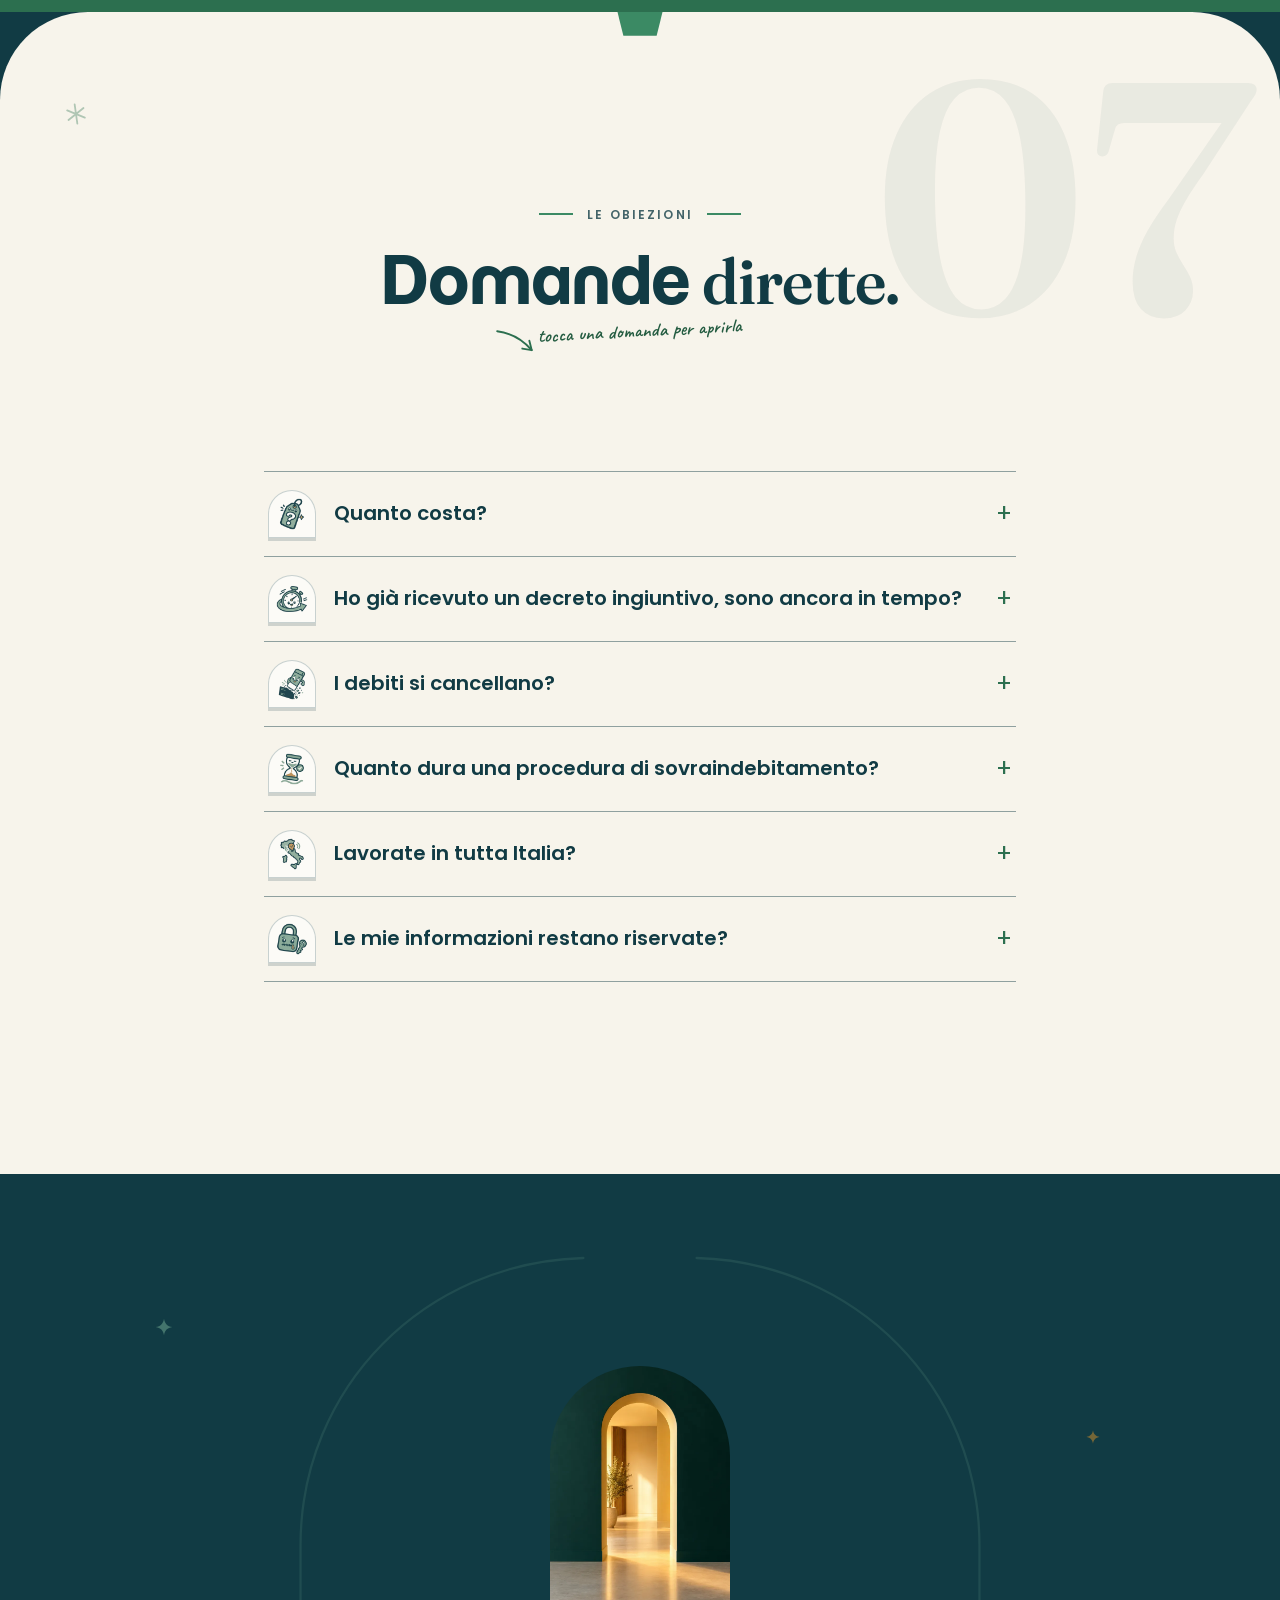
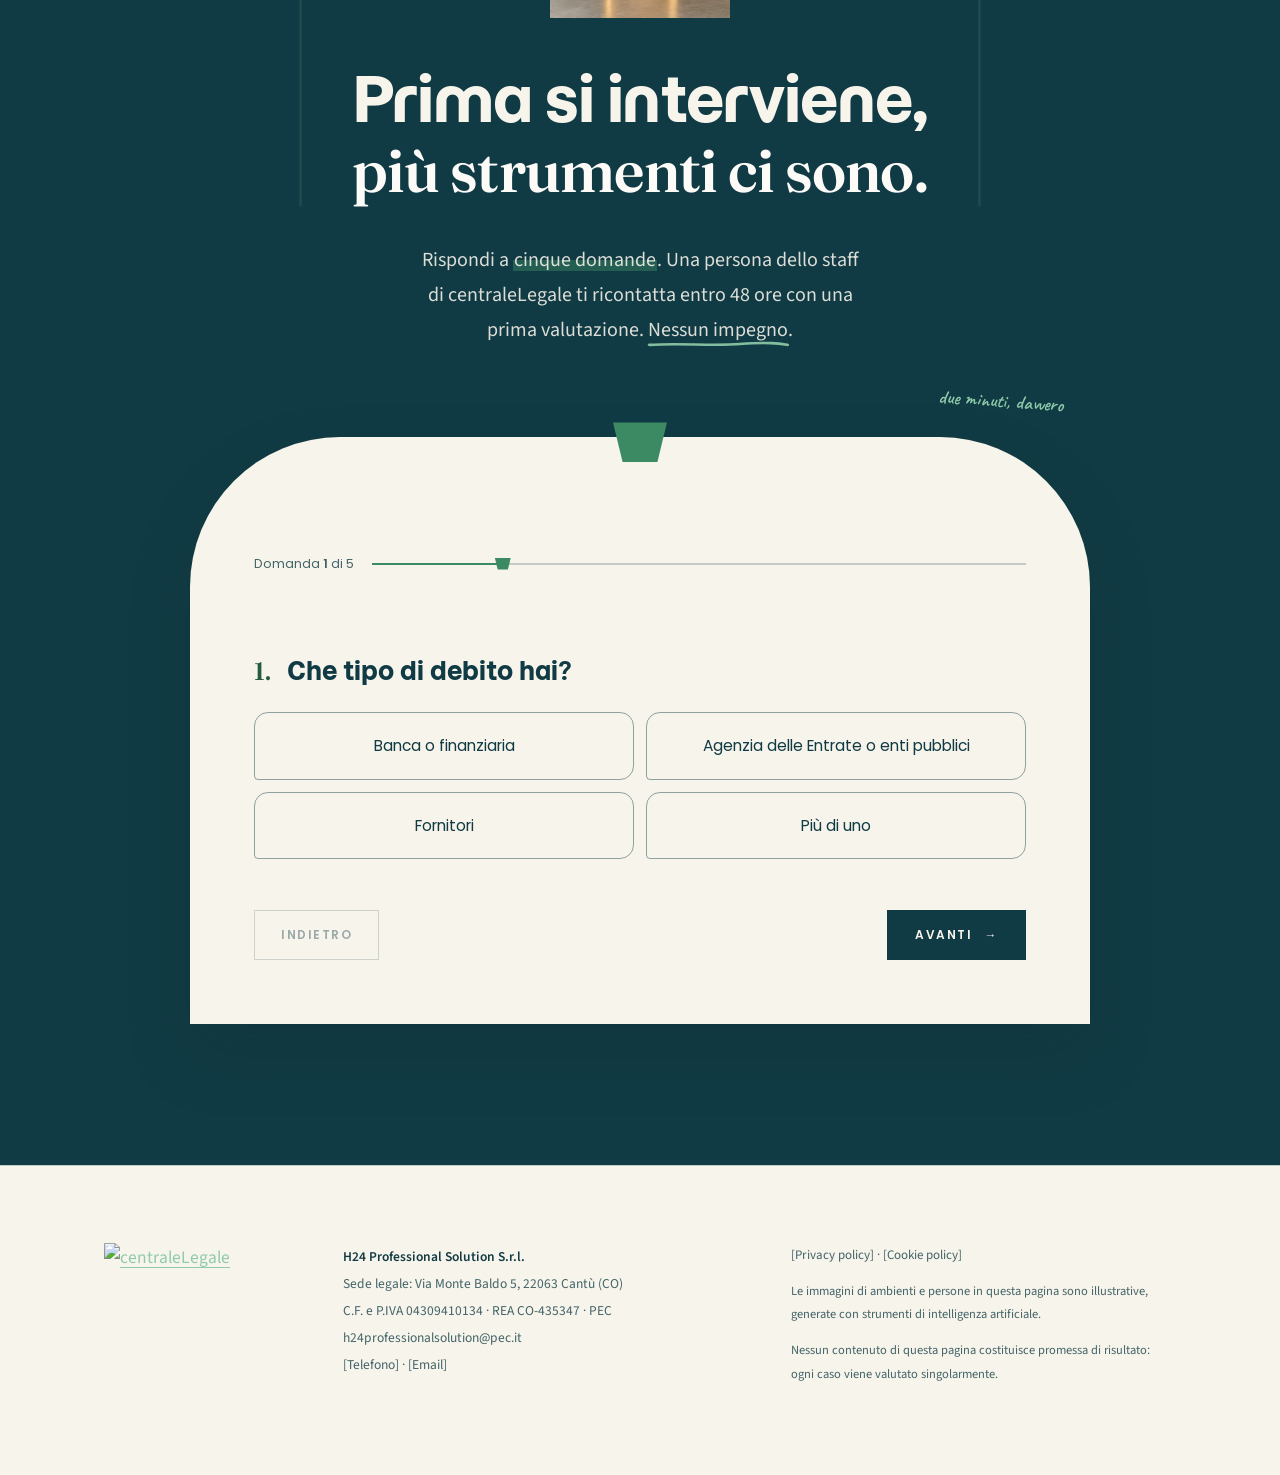
==== commit 98d58326: "Hero: figura senza alone chiaro, box 1440, header allineato, CTA a sinistra - Figura: bordo ricalcol" ====
--- a/index.html
+++ b/index.html
@@ -48,8 +48,8 @@
   <!-- 01 · HERO — doppia colonna come la v1, marca verde, appunti verso la CTA -->
   <section class="hero" aria-labelledby="hero-title">
     <div class="alone" aria-hidden="true"><i class="a1"></i><i class="a2"></i></div>
-    <span class="deco deco--sparkle" style="left:6%; top:18%; width:22px; --fd:0.6s" aria-hidden="true"><svg viewBox="0 0 24 24"><path d="M12 2 C13 8 16 11 22 12 C16 13 13 16 12 22 C11 16 8 13 2 12 C8 11 11 8 12 2 Z"/></svg></span>
-    <span class="deco deco--asterisco" style="right:8%; top:14%; width:30px; --rot:12deg; --fd:1.4s" aria-hidden="true"><svg viewBox="0 0 32 32"><path d="M16 3 V29 M5 9.5 L27 22.5 M27 9.5 L5 22.5"/></svg></span>
+    <span class="deco deco--sparkle" style="left:calc(var(--fuori-box) + max(2px, var(--gutter) / 2 - 11px)); top:18%; width:22px; --fd:0.6s" aria-hidden="true"><svg viewBox="0 0 24 24"><path d="M12 2 C13 8 16 11 22 12 C16 13 13 16 12 22 C11 16 8 13 2 12 C8 11 11 8 12 2 Z"/></svg></span>
+    <span class="deco deco--asterisco" style="right:calc(var(--fuori-box) + max(10px, var(--gutter) / 2 - 15px)); top:14%; width:30px; --rot:12deg; --fd:1.4s" aria-hidden="true"><svg viewBox="0 0 32 32"><path d="M16 3 V29 M5 9.5 L27 22.5 M27 9.5 L5 22.5"/></svg></span>
     <div class="hero__grid">
       <div class="hero__content">
         <h1 class="hero__title" id="hero-title">
@@ -62,7 +62,7 @@
           <span class="con-appunto con-appunto--hero" aria-hidden="true">
             <span class="appunto">il primo passo</span>
             <span class="freccia-tec">
-              <svg viewBox="0 0 60 46"><path pathLength="1" d="M52 4 C 40 16, 26 26, 12 38"/><path pathLength="1" class="punta" d="M12 38 l12 -3 m-12 3 l3 -12"/></svg>
+              <svg viewBox="0 0 30 48"><path pathLength="1" d="M15 3 C 19 16, 19 30, 15 44"/><path pathLength="1" class="punta" d="M15 44 l6 -7 m-6 7 l-6 -7"/></svg>
             </span>
           </span>
           <a class="btn btn--hero" id="cta-hero" href="#verifica">Cancella il Debito <span class="btn__freccia" aria-hidden="true">→</span></a>
--- a/assets/css/main.css
+++ b/assets/css/main.css
@@ -59,6 +59,7 @@
   --ease-soft: cubic-bezier(0.32, 0.72, 0, 1);
   --ease-draw: cubic-bezier(0.62, 0, 0.12, 1);
   --gutter: clamp(22px, 5vw, 88px);
+  --box-hero: 1440px;              /* hero e header: contenuto boxed a 1440 */
   --respiro: clamp(110px, 15vw, 230px);
 }
 
@@ -216,19 +217,24 @@
    ============================================================ */
 .nav {
   position: absolute; top: 0; left: 0; right: 0; z-index: 40;
-  padding: 24px var(--gutter);
-}
+  padding: 24px 0;
+}
+/* stesso box dell'hero: logo sull'inizio, ultima voce sulla fine */
 .nav__interno {
   display: flex; align-items: center; justify-content: space-between; gap: 24px;
-  width: 100%; max-width: 1280px; margin-inline: auto;
-}
-.nav__logo img { height: 74px; width: auto; }
+  width: 100%; max-width: calc(var(--box-hero) + 2 * var(--gutter)); margin-inline: auto;
+  padding-inline: var(--gutter);
+}
+.nav__logo { display: block; line-height: 0; }
+/* il marchio ha aria nel viewBox (34.24/841.89): lo porto a filo col testo dell'hero */
+.nav__logo img { height: 74px; width: auto; transform: translateX(-4.07%); }
 .nav__destra { display: flex; align-items: center; gap: 26px; }
 .nav__voce { font-family: var(--sans); font-weight: 500; font-size: 13.5px; color: var(--avorio); text-decoration: none; }
 .nav__voce:hover { color: var(--salvia-chiara); }
 .btn--nav { padding: 12px 22px; font-size: 11.5px; }
-html.js .btn--nav { opacity: 0; transform: translateY(-6px); pointer-events: none; visibility: hidden; transition: opacity 300ms var(--ease-soft), transform 300ms var(--ease-soft), visibility 0s 300ms; }
-html.js .nav--cta .btn--nav { opacity: 1; transform: none; pointer-events: auto; visibility: visible; transition: opacity 300ms var(--ease-soft), transform 300ms var(--ease-soft); }
+/* la CTA in nav non occupa spazio finché è nascosta: le voci chiudono sul bordo dell'hero */
+html.js .btn--nav { display: none; }
+html.js .nav--cta .btn--nav { display: inline-flex; }
 @media (max-width: 860px) {
   .nav__voce { display: none; }
   .nav__logo img { height: 58px; }
@@ -240,7 +246,7 @@
   background: rgba(13, 47, 55, 0.9);
   -webkit-backdrop-filter: blur(12px); backdrop-filter: blur(12px);
   border-bottom: 1px solid var(--hairline-scuro-forte);
-  padding: 10px var(--gutter);
+  padding: 10px max(var(--gutter), calc((100% - var(--box-hero)) / 2));   /* stesso box 1440 dell'hero */
   transform: translateY(-110%);
   visibility: hidden;
   transition: transform 550ms var(--ease-soft), visibility 0s 550ms;
@@ -302,11 +308,13 @@
   min-height: 100vh; min-height: 100svh;
   display: flex; align-items: stretch;
   padding-top: clamp(96px, 12vh, 130px);
+  /* spazio fuori dal box 1440 (per tenere le decorazioni nel margine, mai sul testo) */
+  --fuori-box: max(0px, (100% - var(--box-hero) - 2 * var(--gutter)) / 2);
 }
 .hero__grid {
   display: grid; grid-template-columns: minmax(0, 6.8fr) minmax(0, 5.2fr);
   align-items: center; gap: clamp(24px, 3vw, 56px);
-  width: 100%; max-width: 1280px; margin-inline: auto;
+  width: 100%; max-width: calc(var(--box-hero) + 2 * var(--gutter)); margin-inline: auto;
   padding: 0 var(--gutter) clamp(48px, 7vh, 90px);
   position: relative; z-index: 1;
 }
@@ -329,16 +337,20 @@
 html.js .in .marca::before, html.js .marca.in::before { transform: skewX(-4deg) scaleX(1); }
 .hero__sub { margin: 0 0 clamp(14px, 2vh, 22px) 0; max-width: 30ch; font-size: clamp(19px, 1.8vw, 24px); line-height: 1.5; color: var(--avorio-85); font-family: var(--sans); font-weight: 400; }
 .hero__sub strong { font-weight: 600; color: var(--bianco); }
-.hero__lead { margin: 0 0 clamp(48px, 6.5vh, 72px) 0; max-width: 52ch; font-size: 15.5px; line-height: 1.7; color: var(--avorio-70); }
-.hero__azione { position: relative; display: inline-flex; flex-direction: column; align-items: center; }
-/* appunto + freccia sopra la CTA */
-.con-appunto--hero { position: absolute; left: 0; right: 0; top: 0; height: 0; }
-.con-appunto--hero .appunto { position: absolute; left: 6px; top: -58px; --rot: -6deg; }
-.con-appunto--hero .freccia-tec { position: absolute; left: 148px; top: -50px; width: 46px; }
-/* microfatti: i due fatti di servizio, centrati e in evidenza */
+.hero__lead { margin: 0 0 clamp(14px, 2.4vh, 26px) 0; max-width: 52ch; font-size: 15.5px; line-height: 1.7; color: var(--avorio-70); }
+/* CTA a filo sinistro col testo */
+.hero__azione { position: relative; display: inline-flex; flex-direction: column; align-items: flex-start; }
+/* appunto + freccia sopra la CTA, uno sopra l'altro sullo stesso asse */
+.con-appunto--hero {
+  position: relative; display: inline-flex; flex-direction: column; align-items: center; gap: 2px;
+  margin: 0 0 8px 34px;
+}
+.con-appunto--hero .appunto { position: static; display: block; --rot: -4deg; }
+.con-appunto--hero .freccia-tec { position: static; display: block; width: 26px; }
+/* microfatti: i due fatti di servizio, allineati alla CTA */
 .microfatti {
-  list-style: none; margin: 18px 0 0 0; padding: 0;
-  display: flex; align-items: center; justify-content: center; gap: 10px; flex-wrap: wrap;
+  list-style: none; margin: 20px 0 0 0; padding: 0;
+  display: flex; align-items: center; justify-content: flex-start; gap: 10px 16px; flex-wrap: wrap;
 }
 .microfatti li {
   display: inline-flex; align-items: center; gap: 9px;
@@ -352,7 +364,8 @@
 .microfatti li img { width: 26px; height: 26px; object-fit: contain; flex: none; background: var(--avorio); border-radius: 50%; padding: 2px; }
 
 /* colonna figura — arco con chiave di volta come la v1 */
-.hero__figura { position: relative; margin: 0; display: flex; align-items: flex-end; justify-content: center; padding-bottom: clamp(12px, 2vh, 28px); }
+/* l'arco (con la sua linea esterna a -14px) chiude sul bordo destro del box, come le voci del menu */
+.hero__figura { position: relative; margin: 0; display: flex; align-items: flex-end; justify-content: flex-end; padding: 0 14px clamp(12px, 2vh, 28px); }
 .hero__arch { position: relative; width: min(100%, 430px); }
 .hero__arch::before {
   content: ""; position: absolute; top: -14px; right: -14px; bottom: 0; left: -14px;
@@ -956,14 +969,15 @@
   .hero__content { display: contents; }
   .hero__title { order: 1; margin-bottom: 0; }
   .hero__sub { order: 2; margin: 0 0 4px 0; max-width: none; }
-  .hero__figura { order: 3; margin: 4px auto 12px; width: min(68%, 265px); }
-  .hero__azione { order: 4; margin-top: 42px; display: flex; }
+  .hero__figura { order: 3; margin: 4px auto 12px; width: min(68%, 265px); padding-inline: 0; justify-content: center; }
+  /* l'appunto sale nella fascia di "dalla tua parte" (lato opposto), sotto la fine della linea d'arco */
+  .hero__azione { order: 4; margin-top: -24px; display: flex; }
   .hero__lead { order: 5; margin: 30px 0 0 0; }
   .appunto--figura { bottom: -24px; }
   .hero__arch-chiave { top: -26px; width: 38px; height: 28px; }
-  .con-appunto--hero .appunto { left: 2px; top: -48px; }
-  .con-appunto--hero .freccia-tec { left: 126px; top: -42px; width: 36px; }
-  .microfatti { margin-top: 10px; gap: 6px; }
+  .con-appunto--hero { margin: 0 0 8px 26px; }
+  .con-appunto--hero .freccia-tec { width: 16px; }
+  .microfatti { margin-top: 12px; gap: 12px; }
   .microfatti li { font-size: 11.5px; padding: 5px 12px 5px 7px; gap: 6px; }
   .microfatti li img { width: 20px; height: 20px; }
 }
@@ -976,10 +990,21 @@
   /* niente blur animato sui telefoni: solo opacity+transform */
   html.js .rv { filter: none; transition: opacity 900ms var(--ease), transform 900ms var(--ease); transition-delay: var(--d, 0ms); }
   .hero__title { font-size: clamp(38px, 10.4vw, 54px); }
+  .hero__azione { align-items: stretch; }
   .hero__azione .btn { width: 100%; }
+  .con-appunto--hero { align-self: flex-start; }
+  .hero__azione .microfatti { justify-content: center; }
   .reframe .blocco { font-size: 17.5px; }
   .statement { font-size: clamp(30px, 8.6vw, 44px); }
 }
+/* desktop bassi (1280x720, 1366x768): l'hero resta dentro il primo viewport */
+@media (min-width: 981px) and (max-height: 820px) {
+  .hero__title { font-size: clamp(44px, min(7.2vw, 11vh), 88px); }
+  .con-appunto--hero { margin-bottom: 4px; }
+  .con-appunto--hero .freccia-tec { width: 20px; }
+  .microfatti { margin-top: 14px; }
+}
 @media (max-width: 640px) {
+  html:not(.js) .btn--nav { display: none; }
   .appunto--form, .ripresa .con-appunto { display: none; }
 }
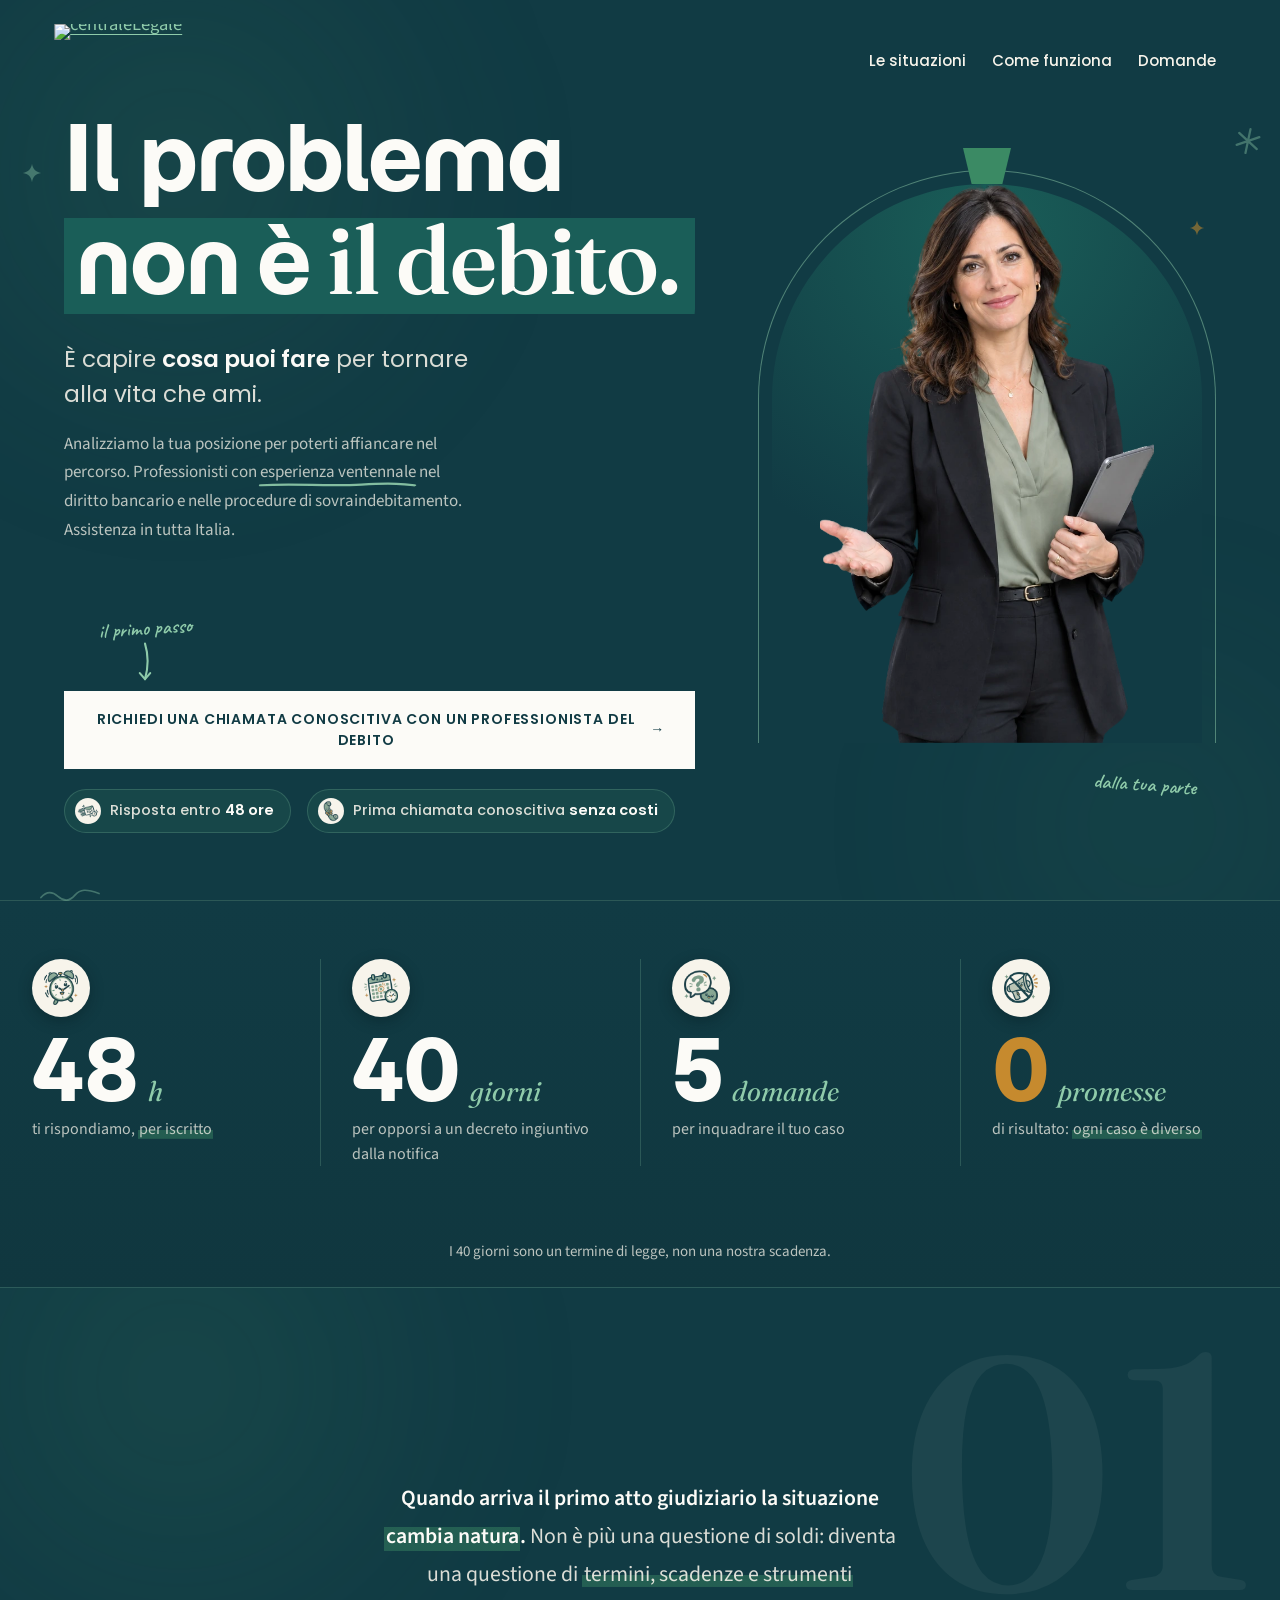
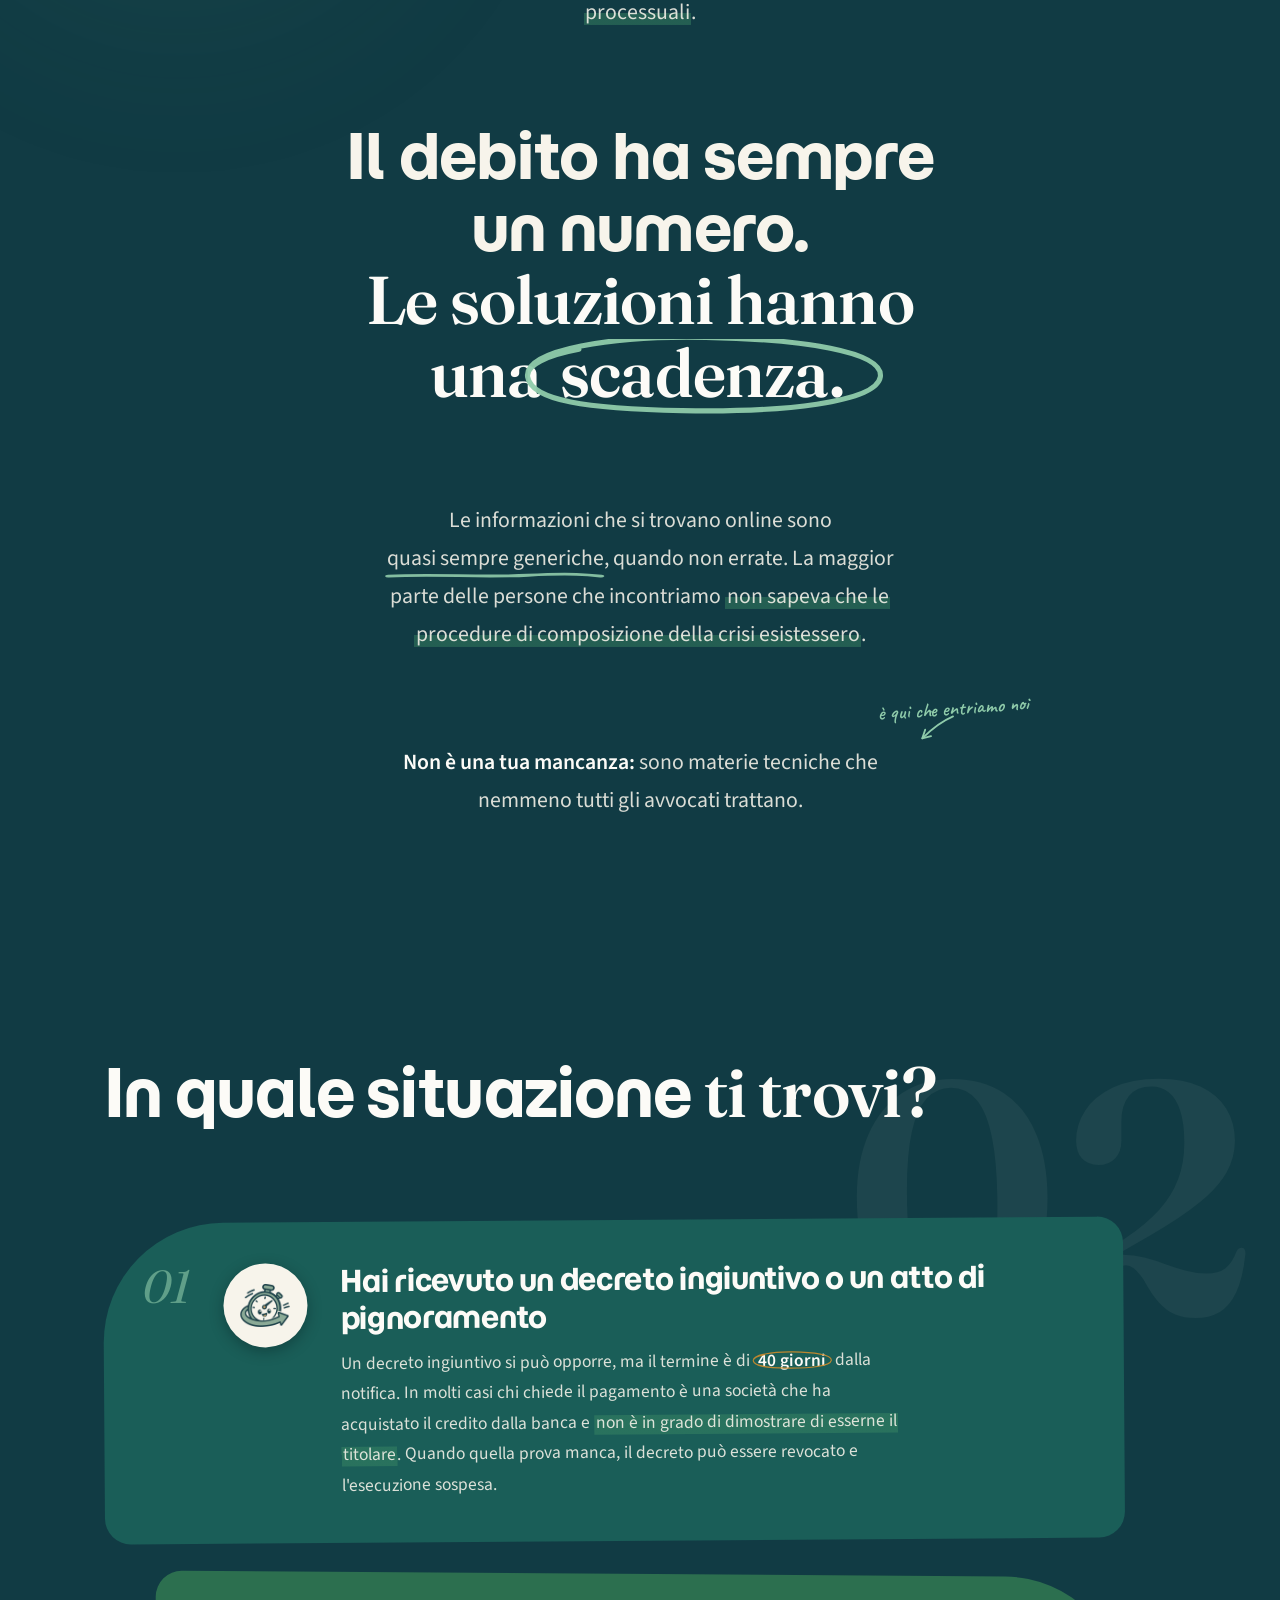
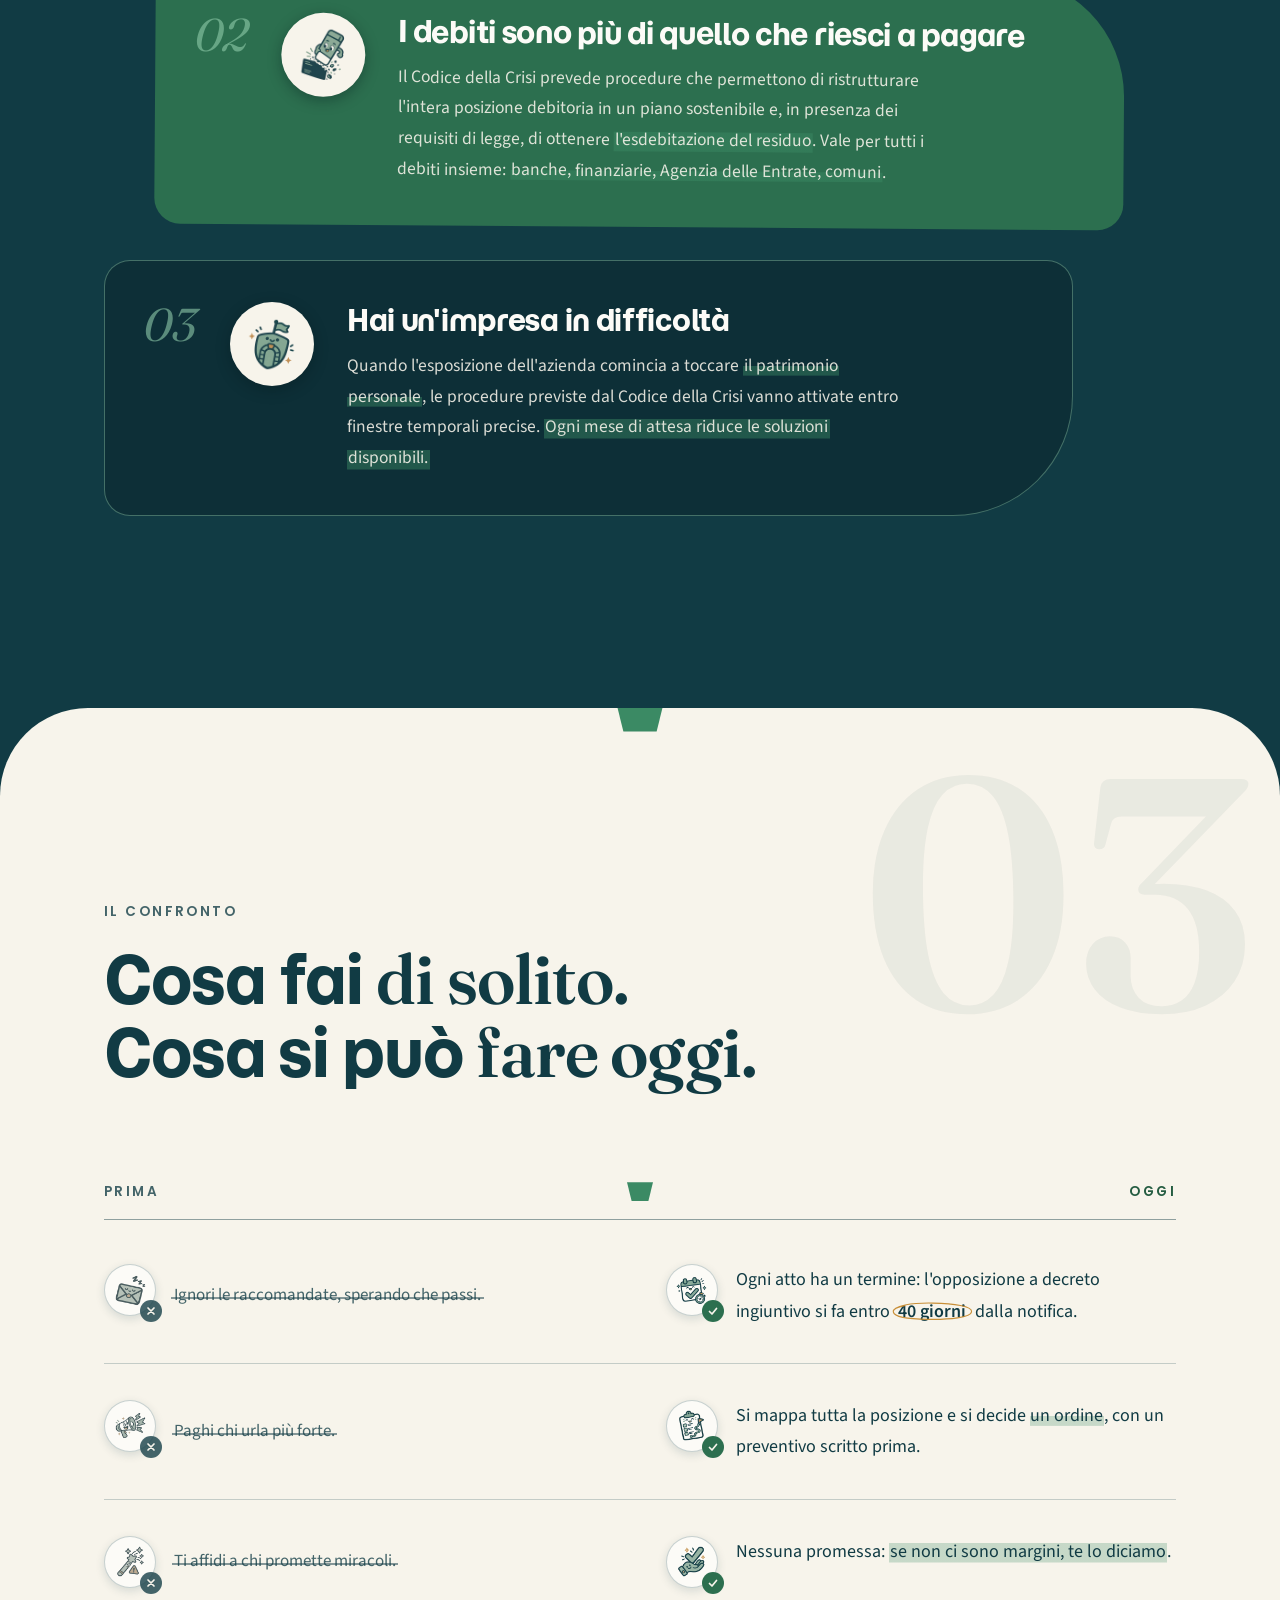
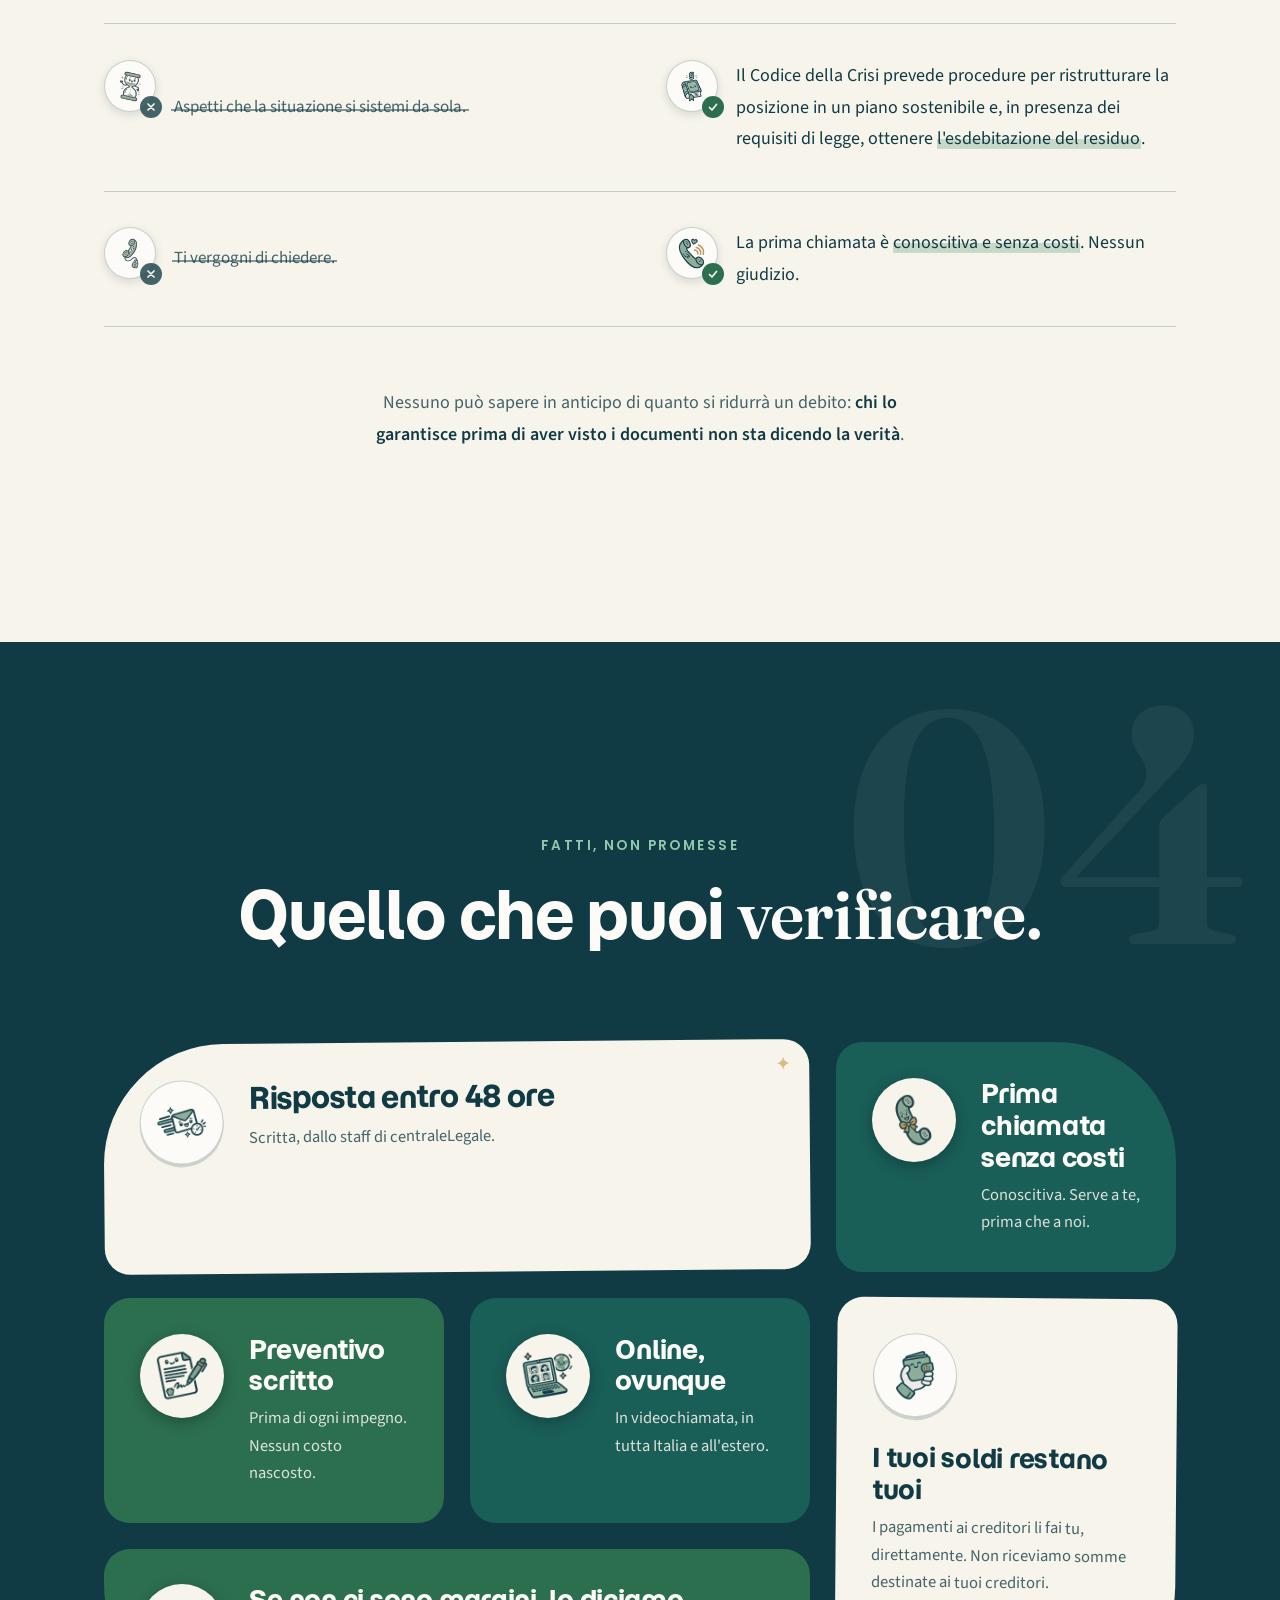
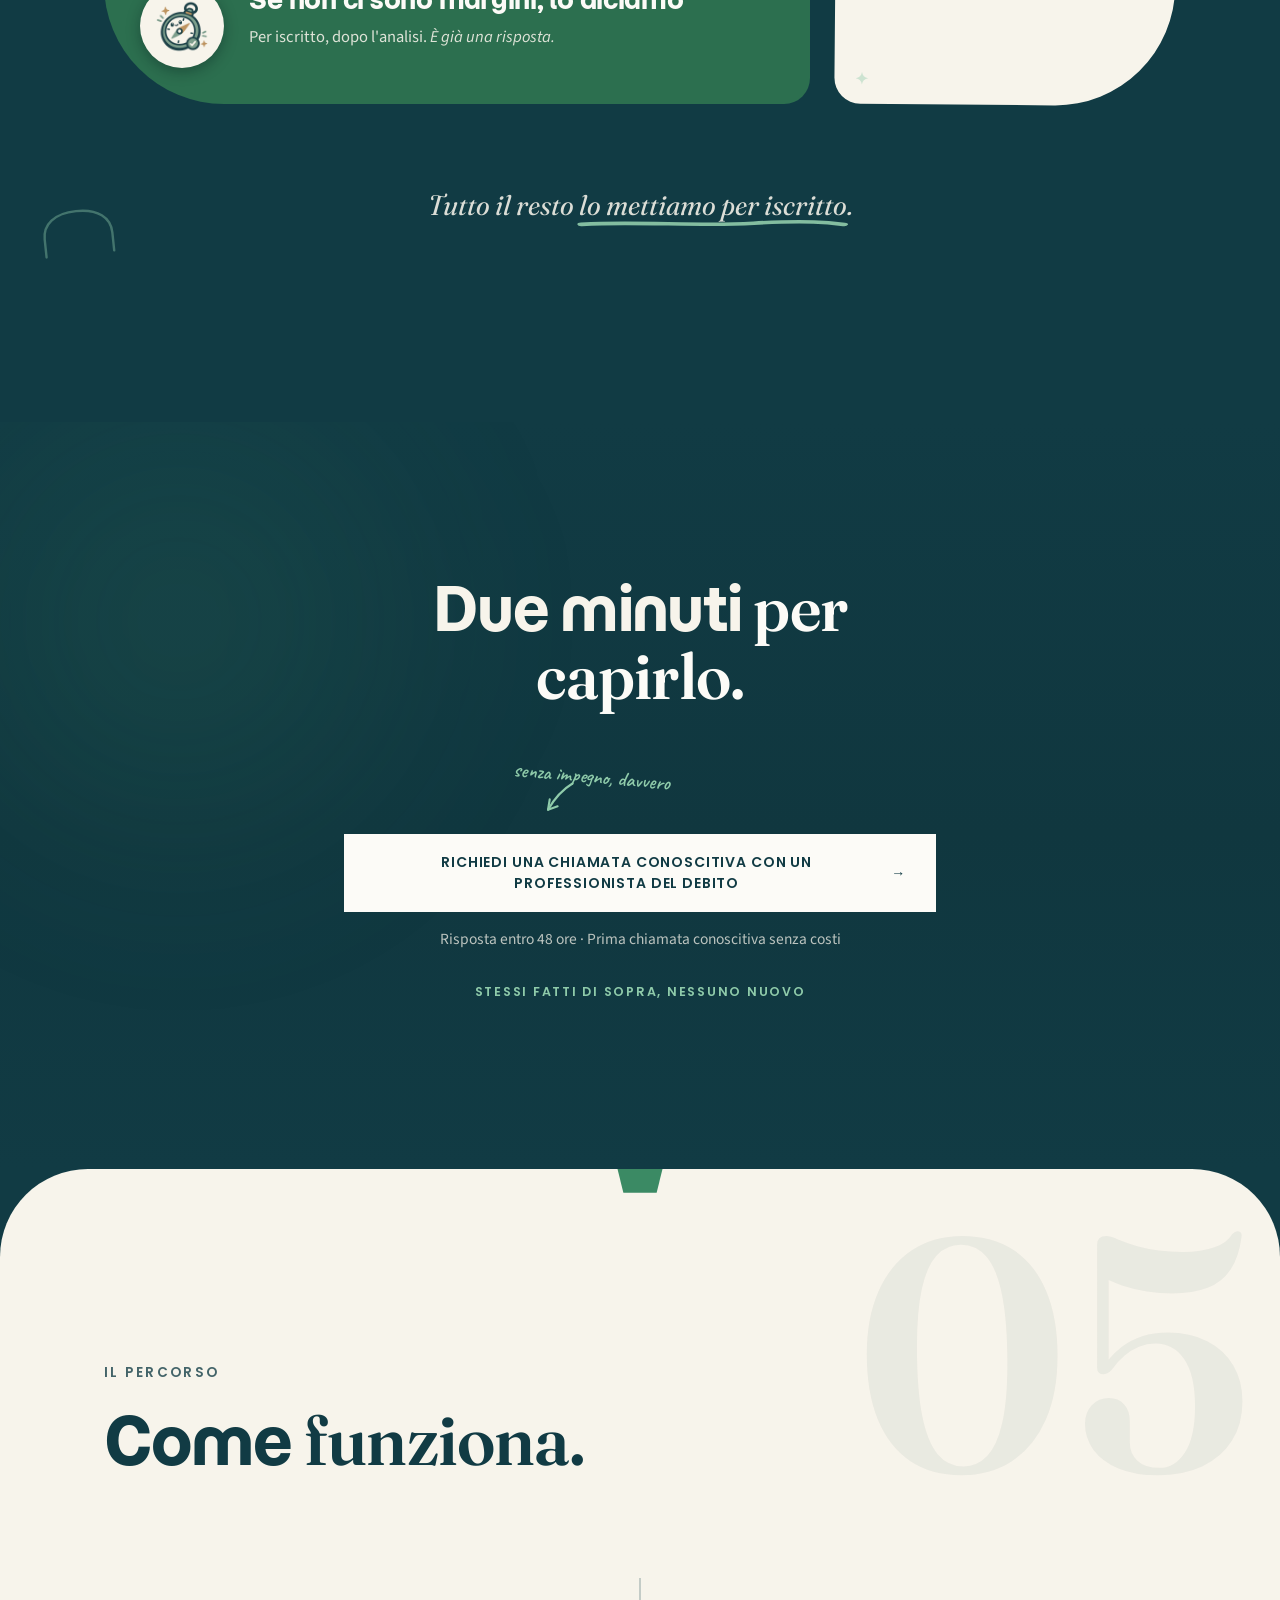
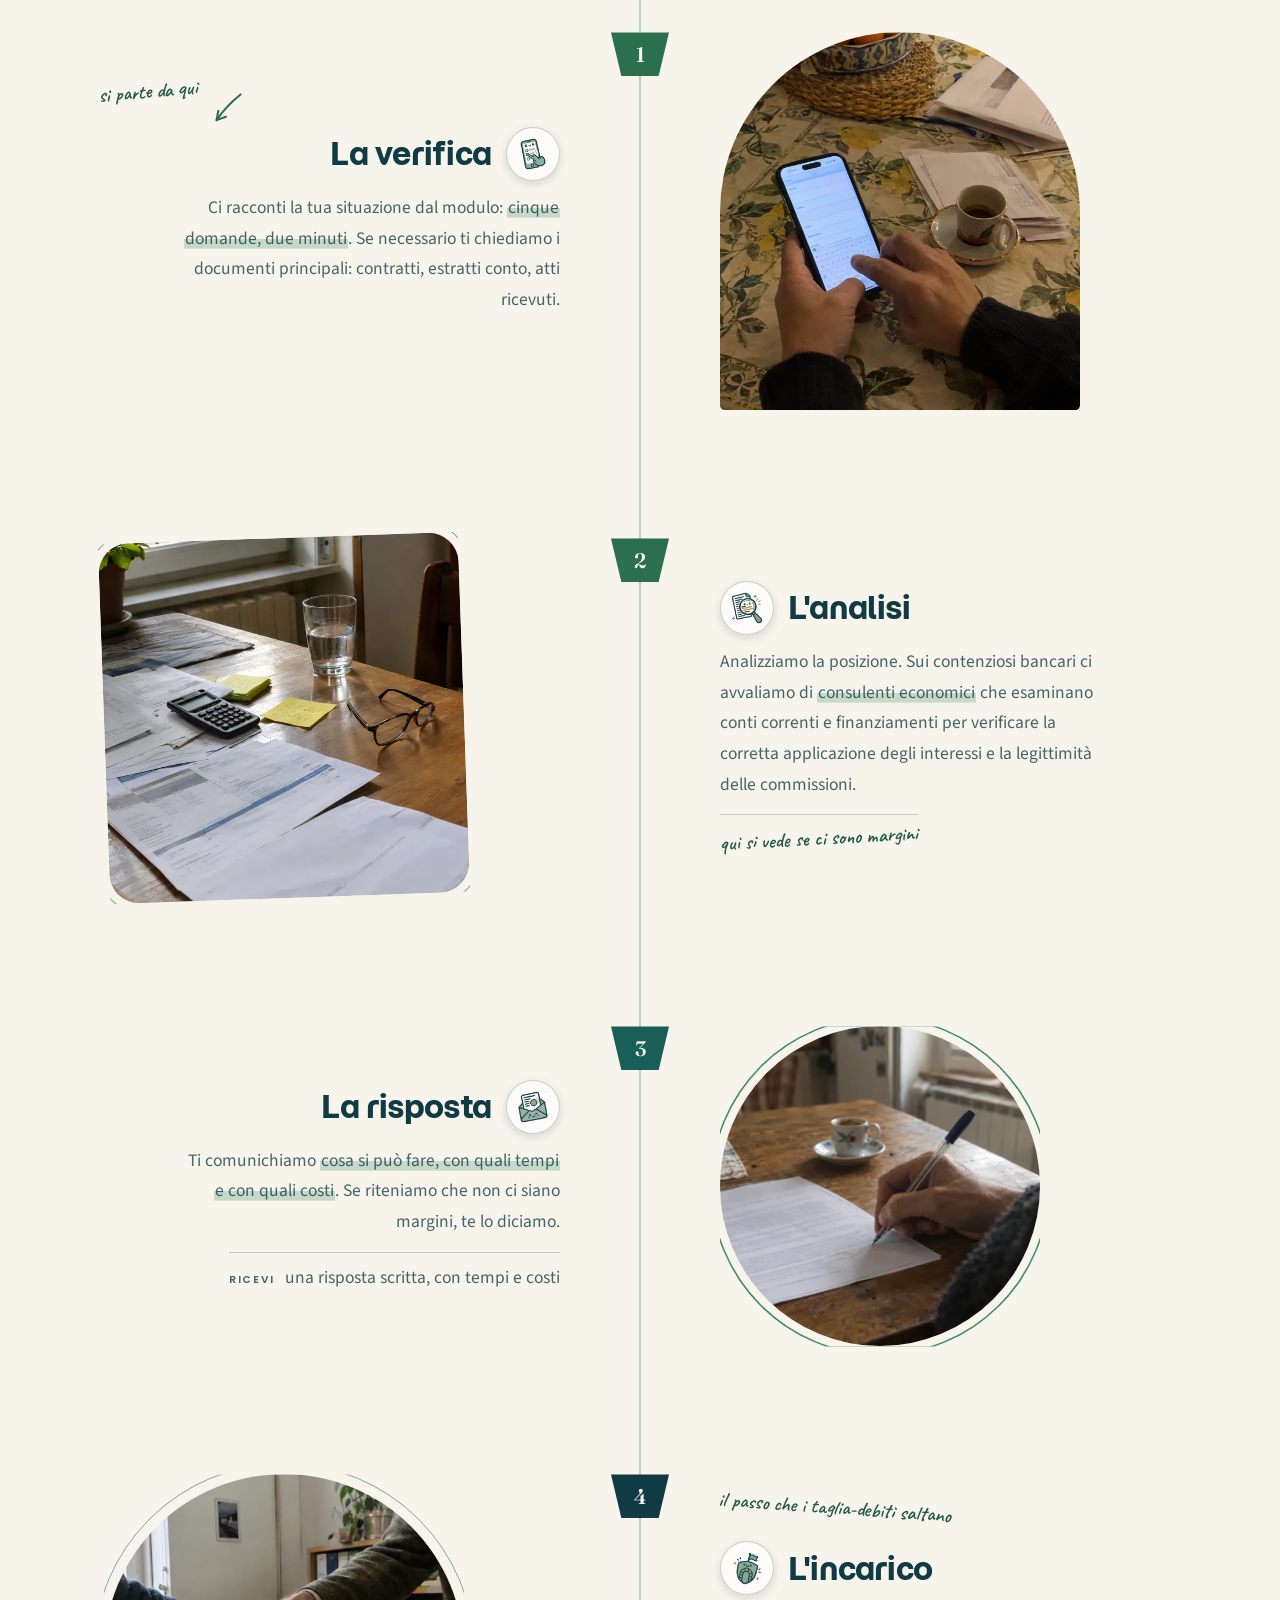
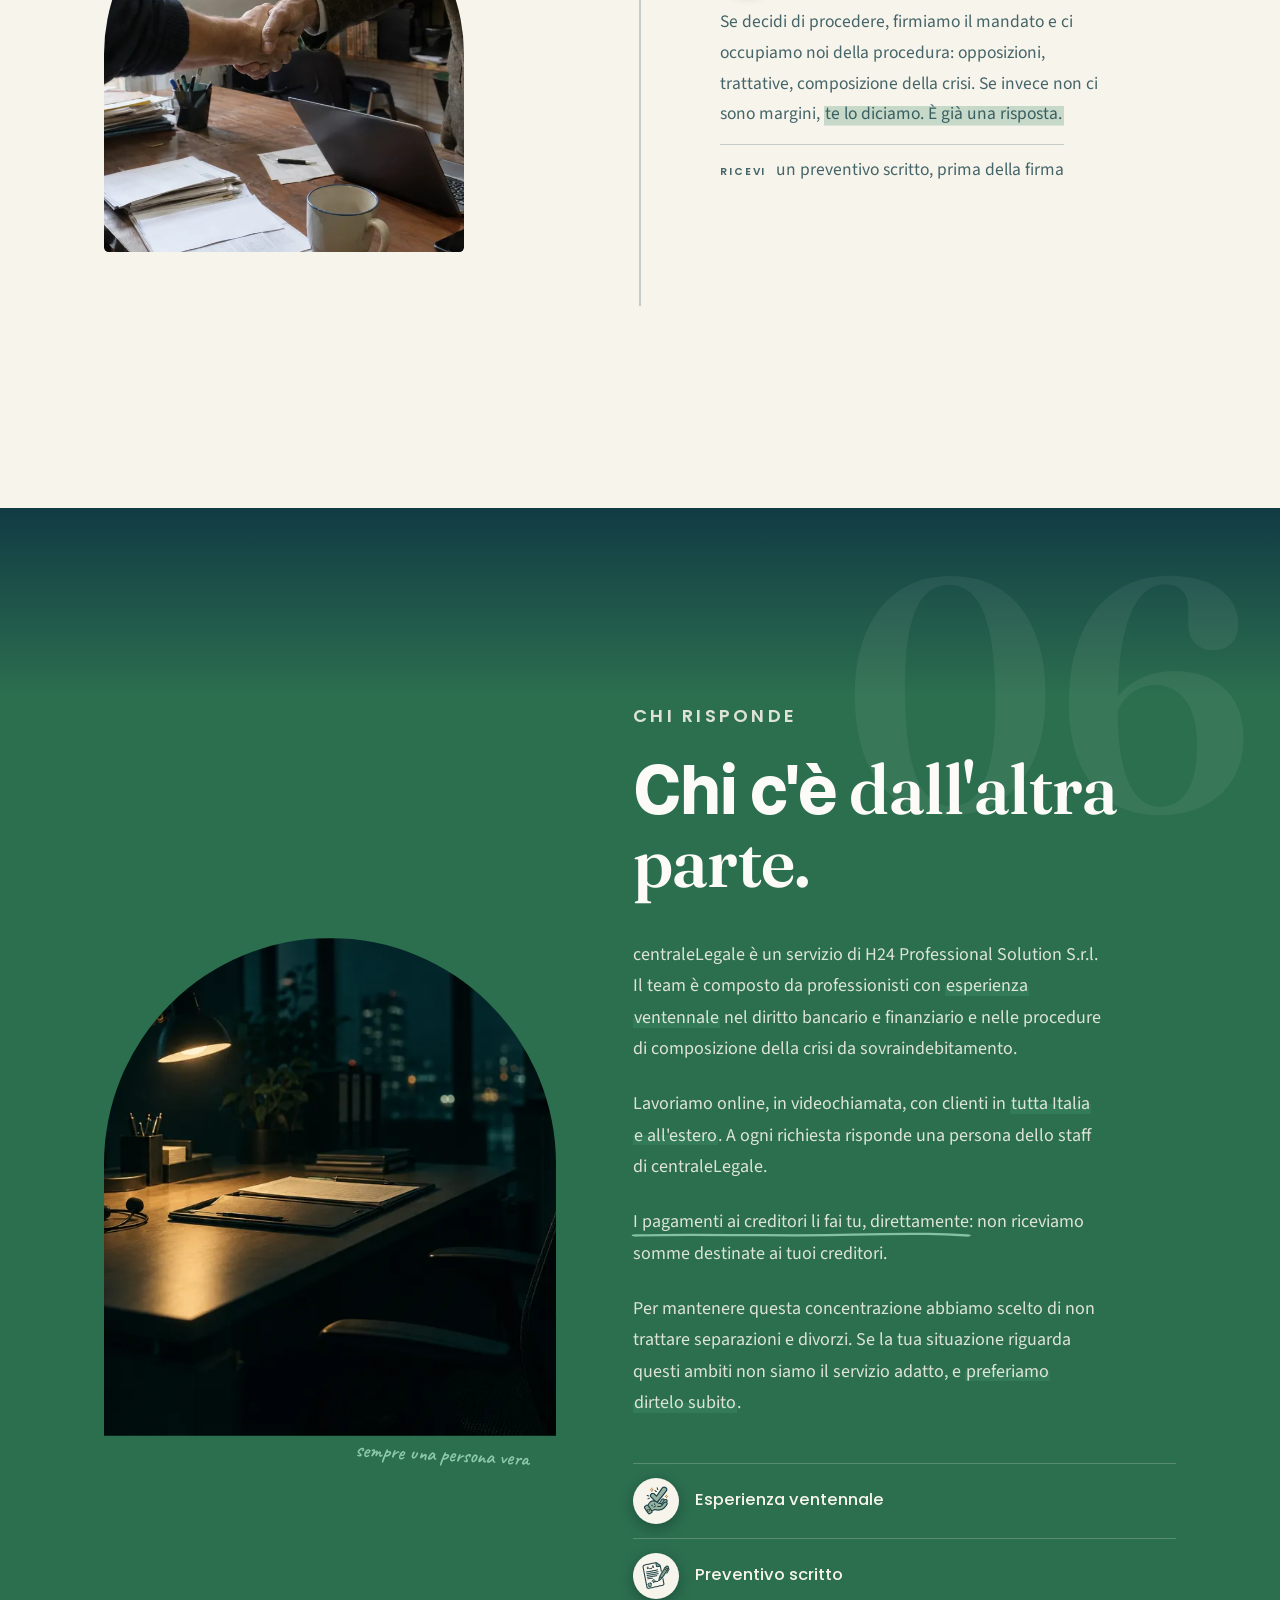
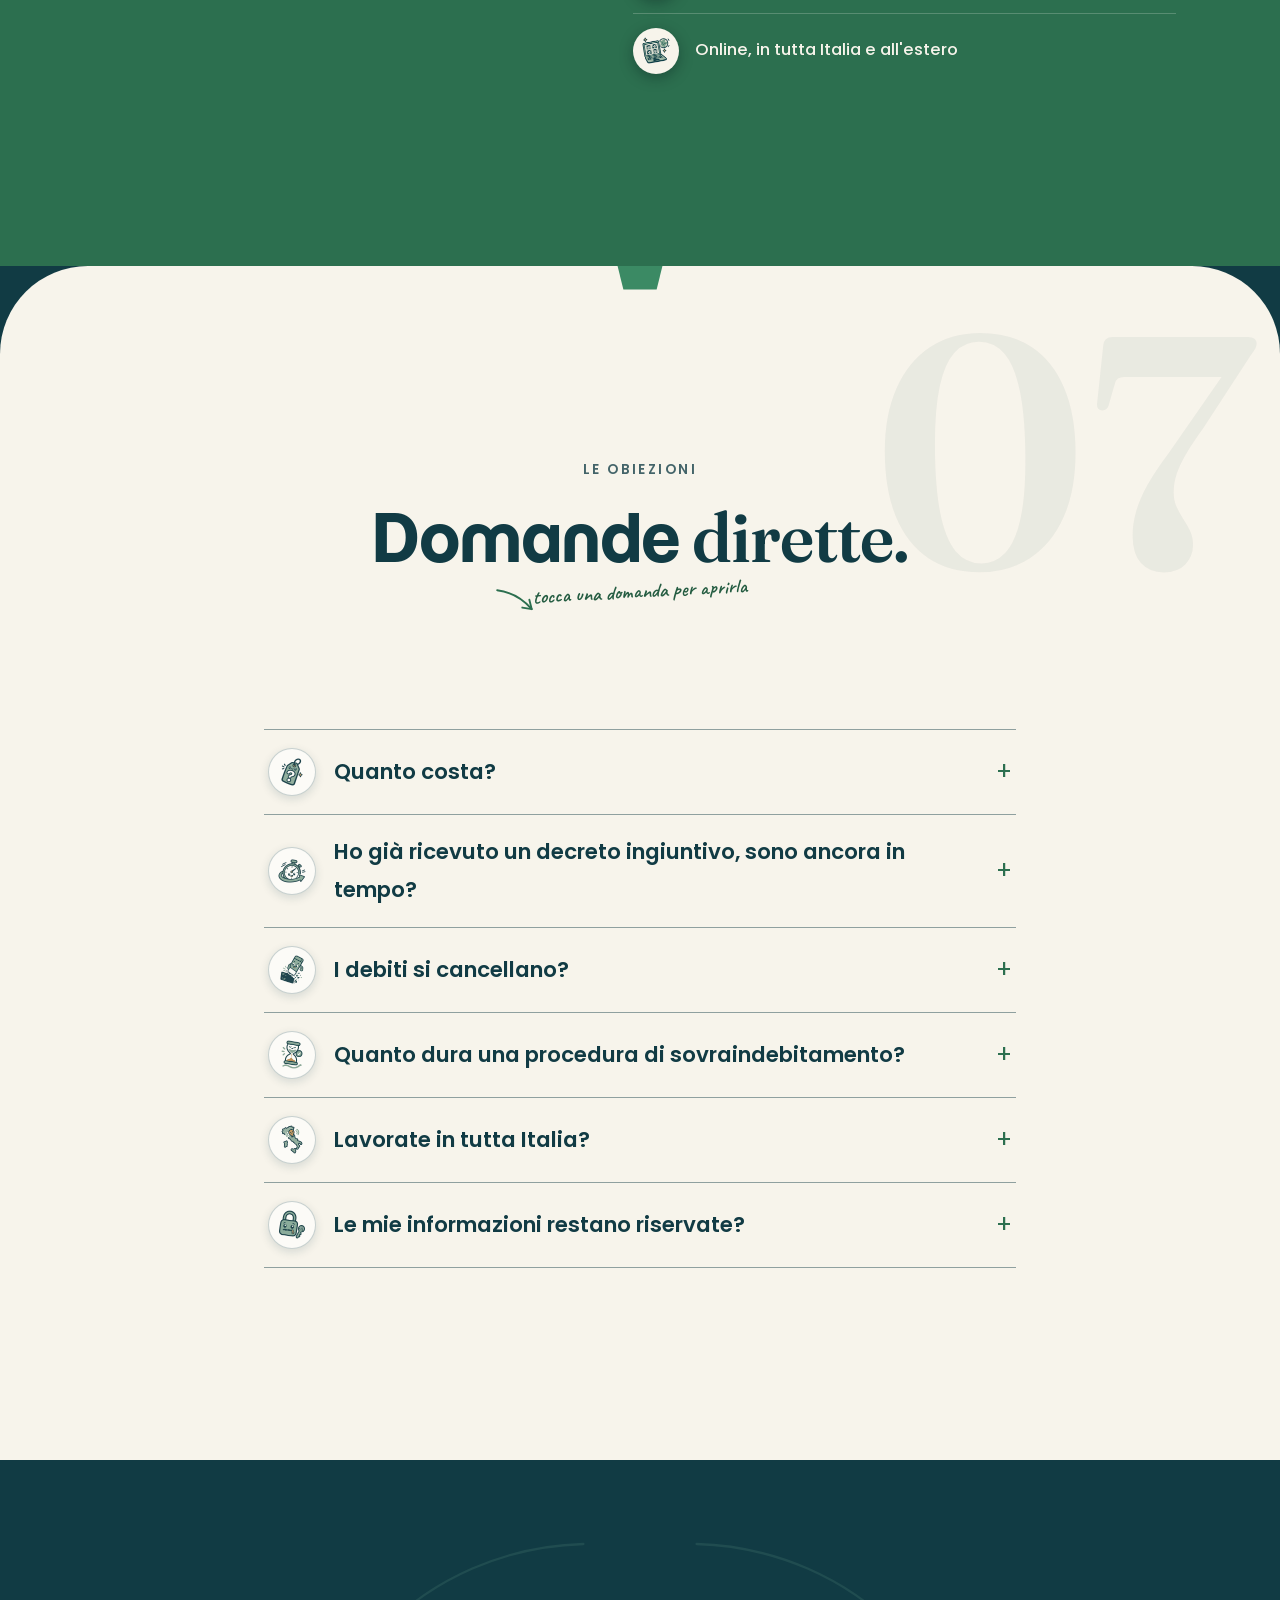
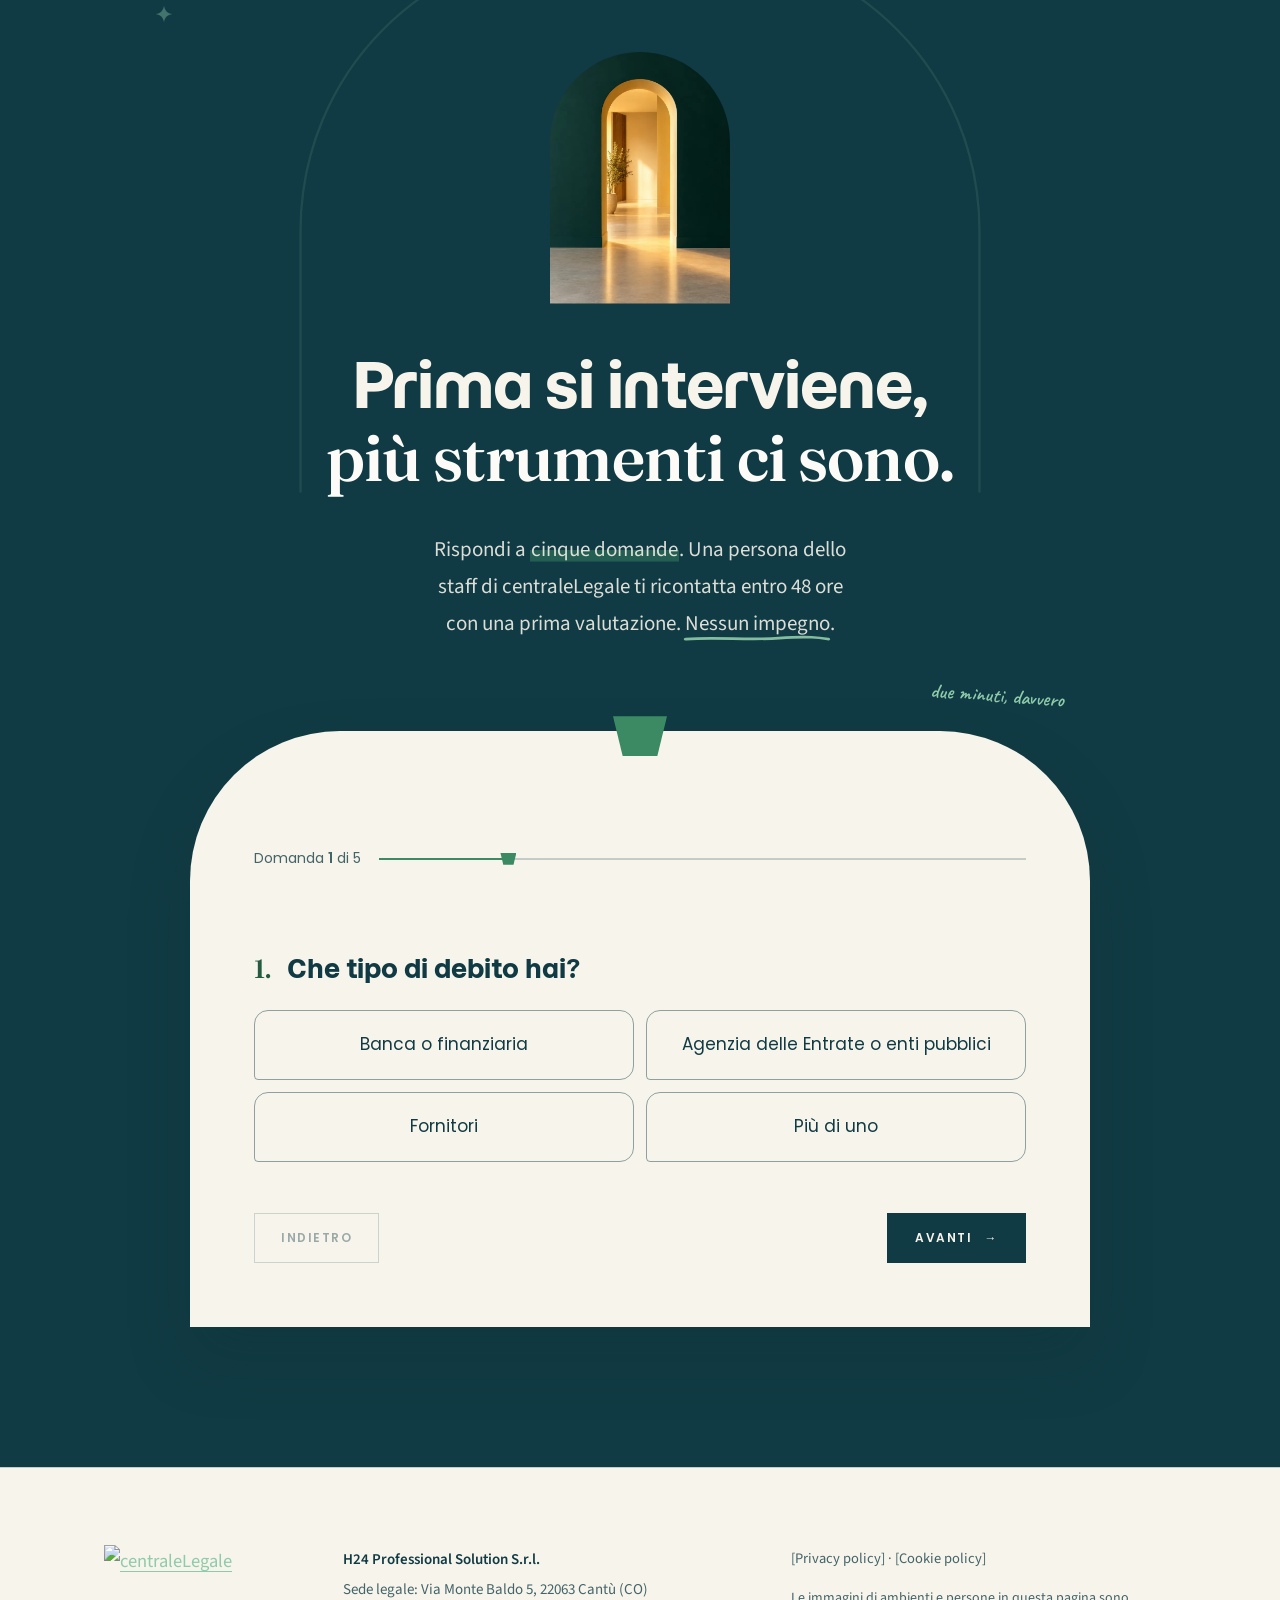
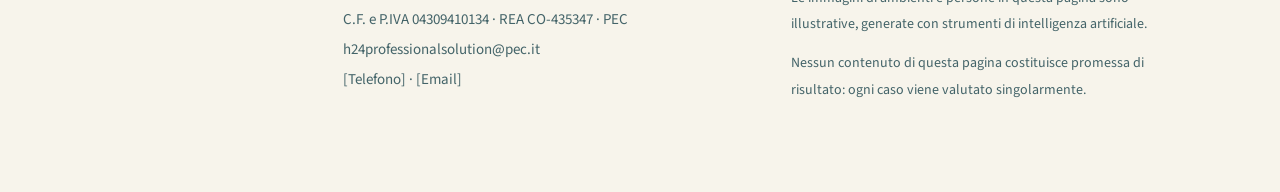
==== commit c2cee2b8: "CTA compliant, testi più grandi, titoli pareggiati, chip tonde, foto candid Nuova CTA ovunque: "Rich" ====
--- a/index.html
+++ b/index.html
@@ -33,14 +33,14 @@
       <a class="nav__voce" href="#situazioni">Le situazioni</a>
       <a class="nav__voce" href="#percorso">Come funziona</a>
       <a class="nav__voce" href="#domande">Domande</a>
-      <a class="btn btn--nav" href="#verifica">Cancella il Debito</a>
+      <a class="btn btn--nav" href="#verifica">Richiedi una chiamata conoscitiva</a>
     </nav>
   </div>
 </header>
 
 <div class="stickybar" aria-hidden="true">
   <span class="stickybar__fatto">Risposta entro 48 ore · Prima chiamata senza costi</span>
-  <a class="btn btn--bar" href="#verifica" tabindex="-1">Cancella il Debito</a>
+  <a class="btn btn--bar" href="#verifica" tabindex="-1">Richiedi una chiamata conoscitiva</a>
 </div>
 
 <main id="top">
@@ -65,7 +65,7 @@
               <svg viewBox="0 0 30 48"><path pathLength="1" d="M15 3 C 19 16, 19 30, 15 44"/><path pathLength="1" class="punta" d="M15 44 l6 -7 m-6 7 l-6 -7"/></svg>
             </span>
           </span>
-          <a class="btn btn--hero" id="cta-hero" href="#verifica">Cancella il Debito <span class="btn__freccia" aria-hidden="true">→</span></a>
+          <a class="btn btn--hero btn--lunga" id="cta-hero" href="#verifica">Richiedi una chiamata conoscitiva con un professionista del debito <span class="btn__freccia" aria-hidden="true">→</span></a>
           <ul class="microfatti">
             <li><img src="assets/img/v2/icone/pop/busta-veloce.webp" alt="" width="480" height="480"><span>Risposta entro <b>48 ore</b></span></li>
             <li><img src="assets/img/v2/icone/pop/telefono-regalo.webp" alt="" width="480" height="480"><span>Prima chiamata conoscitiva <b>senza costi</b></span></li>
@@ -116,8 +116,8 @@
   <!-- 03 · REFRAME -->
   <section class="reframe capitolo" data-capitolo="01" aria-labelledby="reframe-title">
     <div class="alone" aria-hidden="true"><i class="a1"></i></div>
-    <span class="deco deco--arco" style="right:6%; top:90px; width:70px; --rot:8deg; --fd:1s" aria-hidden="true"><svg viewBox="0 0 80 50"><path pathLength="1" d="M6 48 V30 C6 15 18 5 40 5 C62 5 74 15 74 30 V48"/></svg></span>
-    <span class="deco deco--sparkle" style="left:8%; bottom:16%; width:20px; --fd:2.4s" aria-hidden="true"><svg viewBox="0 0 24 24"><path d="M12 2 C13 8 16 11 22 12 C16 13 13 16 12 22 C11 16 8 13 2 12 C8 11 11 8 12 2 Z"/></svg></span>
+    
+    
     <div class="colonna">
       <h2 class="visually-hidden" id="reframe-title">Perché succede</h2>
       <p class="blocco rv"><strong>Quando arriva il primo atto giudiziario la situazione <span class="marca-salvia">cambia natura</span>.</strong> Non è più una questione di soldi: diventa una questione di <span class="hi hi--scuro">termini, scadenze e strumenti processuali</span>.</p>
@@ -140,7 +140,7 @@
 
   <!-- 04 · LE TRE SITUAZIONI — tre carte, tre pelli -->
   <section class="fronti capitolo" data-capitolo="02" id="situazioni" aria-labelledby="fronti-title">
-    <span class="deco deco--asterisco" style="left:4%; top:70px; width:26px; --rot:-10deg; --fd:1.8s" aria-hidden="true"><svg viewBox="0 0 32 32"><path d="M16 3 V29 M5 9.5 L27 22.5 M27 9.5 L5 22.5"/></svg></span>
+    
     <div class="contenitore">
       <header class="sezione__testa">
         <p class="kicker kicker--scuro caps rv">Le situazioni</p>
@@ -178,7 +178,7 @@
   <!-- 05 · PRIMA / OGGI — isola avorio con icone -->
   <section class="tavola isola capitolo capitolo--chiaro" data-capitolo="03" aria-labelledby="tavola-title">
     <div class="isola__chiave" aria-hidden="true"></div>
-    <span class="deco deco--squiggle deco--su-chiaro" style="right:5%; top:70px; width:70px; --rot:6deg" aria-hidden="true"><svg viewBox="0 0 90 24"><path pathLength="1" d="M4 12 C 12 4, 20 4, 28 12 S 44 20, 52 12 S 68 4, 86 12"/></svg></span>
+    
     <div class="contenitore">
       <header class="sezione__testa">
         <p class="kicker caps rv">Il confronto</p>
@@ -217,7 +217,7 @@
 
   <!-- 06 · FATTI — bento dinamico -->
   <section class="fatti capitolo" data-capitolo="04" aria-labelledby="fatti-title">
-    <span class="deco deco--sparkle" style="right:7%; top:90px; width:24px; --fd:0.8s" aria-hidden="true"><svg viewBox="0 0 24 24"><path d="M12 2 C13 8 16 11 22 12 C16 13 13 16 12 22 C11 16 8 13 2 12 C8 11 11 8 12 2 Z"/></svg></span>
+    
     <span class="deco deco--arco" style="left:3%; bottom:12%; width:80px; --rot:-6deg; --fd:1.6s" aria-hidden="true"><svg viewBox="0 0 80 50"><path pathLength="1" d="M6 48 V30 C6 15 18 5 40 5 C62 5 74 15 74 30 V48"/></svg></span>
     <div class="contenitore">
       <header class="sezione__testa sezione__testa--centro">
@@ -277,7 +277,7 @@
   <!-- 07 · CTA RIPRESA -->
   <section class="ripresa" aria-label="Verifica">
     <div class="alone" aria-hidden="true"><i class="a1"></i></div>
-    <span class="deco deco--asterisco" style="left:10%; top:24%; width:24px; --rot:14deg; --fd:0.5s" aria-hidden="true"><svg viewBox="0 0 32 32"><path d="M16 3 V29 M5 9.5 L27 22.5 M27 9.5 L5 22.5"/></svg></span>
+    
     <div class="colonna colonna--centro">
       <p class="ripresa__riga"><span class="riga"><span><span class="mt">Due minuti</span> <span class="fr">per capirlo.</span></span></span></p>
       <div class="ripresa__azione rv">
@@ -287,7 +287,7 @@
             <svg viewBox="0 0 48 44"><path pathLength="1" d="M44 4 C 34 10, 24 20, 16 34"/><path pathLength="1" class="punta" d="M16 34 l11 -4 m-11 4 l2 -12"/></svg>
           </span>
         </span>
-        <a class="btn" href="#verifica">Cancella il Debito <span class="btn__freccia" aria-hidden="true">→</span></a>
+        <a class="btn btn--lunga" href="#verifica">Richiedi una chiamata conoscitiva con un professionista del debito <span class="btn__freccia" aria-hidden="true">→</span></a>
         <p class="microcopy">Risposta entro 48 ore · Prima chiamata conoscitiva senza costi</p>
       </div>
       <p class="nota nota--ironica rv">stessi fatti di sopra, nessuno nuovo</p>
@@ -297,7 +297,7 @@
   <!-- 08 · PERCORSO — 4 passi, quattro pelli -->
   <section class="percorso isola capitolo capitolo--chiaro" data-capitolo="05" id="percorso" aria-labelledby="percorso-title">
     <div class="isola__chiave" aria-hidden="true"></div>
-    <span class="deco deco--sparkle deco--su-chiaro" style="right:8%; top:110px; width:20px; --fd:1.1s" aria-hidden="true"><svg viewBox="0 0 24 24"><path d="M12 2 C13 8 16 11 22 12 C16 13 13 16 12 22 C11 16 8 13 2 12 C8 11 11 8 12 2 Z"/></svg></span>
+    
     <div class="contenitore">
       <header class="sezione__testa">
         <p class="kicker caps rv">Il percorso</p>
@@ -363,7 +363,7 @@
 
   <!-- 09 · CHI RISPONDE -->
   <section class="struttura capitolo" data-capitolo="06" aria-labelledby="struttura-title">
-    <span class="deco deco--squiggle" style="right:4%; top:60px; width:64px; --rot:-5deg" aria-hidden="true"><svg viewBox="0 0 90 24"><path pathLength="1" d="M4 12 C 12 4, 20 4, 28 12 S 44 20, 52 12 S 68 4, 86 12"/></svg></span>
+    
     <div class="contenitore struttura__griglia">
       <figure class="struttura__foto rv">
         <span class="arco-clip arco-clip--grande"><img src="assets/img/v2/foto/scrivania.webp" alt="Scrivania operativa in notturna: cuffia e fascicolo aperto, nessun volto — immagine illustrativa" width="1024" height="688" loading="lazy"></span>
@@ -388,7 +388,7 @@
   <!-- 10 · FAQ -->
   <section class="faq isola capitolo capitolo--chiaro" data-capitolo="07" id="domande" aria-labelledby="faq-title">
     <div class="isola__chiave" aria-hidden="true"></div>
-    <span class="deco deco--asterisco deco--su-chiaro" style="left:5%; top:90px; width:24px; --rot:-8deg; --fd:2.2s" aria-hidden="true"><svg viewBox="0 0 32 32"><path d="M16 3 V29 M5 9.5 L27 22.5 M27 9.5 L5 22.5"/></svg></span>
+    
     <div class="colonna colonna--larga">
       <header class="sezione__testa sezione__testa--centro">
         <p class="kicker caps rv">Le obiezioni</p>
@@ -438,7 +438,7 @@
       </svg>
     </div>
     <span class="deco deco--sparkle" style="left:12%; top:9%; width:20px; --fd:0.9s" aria-hidden="true"><svg viewBox="0 0 24 24"><path d="M12 2 C13 8 16 11 22 12 C16 13 13 16 12 22 C11 16 8 13 2 12 C8 11 11 8 12 2 Z"/></svg></span>
-    <span class="deco deco--sparkle deco--ambra" style="right:14%; top:16%; width:16px; --fd:1.7s" aria-hidden="true"><svg viewBox="0 0 24 24"><path d="M12 2 C13 8 16 11 22 12 C16 13 13 16 12 22 C11 16 8 13 2 12 C8 11 11 8 12 2 Z"/></svg></span>
+    
     <div class="colonna colonna--centro">
       <figure class="verifica__porta rv" aria-hidden="true">
         <span class="arco-clip arco-clip--porta"><img src="assets/img/v2/foto/porta-luce.webp" alt="" width="688" height="1024" loading="lazy"></span>
@@ -480,9 +480,9 @@
           <p class="form__postilla">nessuna cifra è una vergogna</p>
           <div class="opzioni">
             <label class="opzione"><input type="radio" name="importo" value="Meno di 30.000 euro"><span class="num">Meno di 30.000 euro</span></label>
-            <label class="opzione"><input type="radio" name="importo" value="Da 30.000 a 100.000"><span class="num">Da 30.000 a 100.000</span></label>
-            <label class="opzione"><input type="radio" name="importo" value="Da 100.000 a 300.000"><span class="num">Da 100.000 a 300.000</span></label>
-            <label class="opzione"><input type="radio" name="importo" value="Oltre 300.000"><span class="num">Oltre 300.000</span></label>
+            <label class="opzione"><input type="radio" name="importo" value="Da 30.000 a 100.000 euro"><span class="num">Da 30.000 a 100.000 euro</span></label>
+            <label class="opzione"><input type="radio" name="importo" value="Da 100.000 a 300.000 euro"><span class="num">Da 100.000 a 300.000 euro</span></label>
+            <label class="opzione"><input type="radio" name="importo" value="Oltre 300.000 euro"><span class="num">Oltre 300.000 euro</span></label>
           </div>
         </fieldset>
         <fieldset data-step="4">
--- a/assets/css/main.css
+++ b/assets/css/main.css
@@ -74,7 +74,7 @@
   background: var(--notte);
   color: var(--avorio);
   font-family: var(--testo);
-  font-size: 17.5px;
+  font-size: 18.5px;
   line-height: 1.75;
   -webkit-font-smoothing: antialiased;
   text-rendering: optimizeLegibility;
@@ -98,19 +98,19 @@
 /* Voci bivoce: Momo Trust (contemporanea) + Fraunces (autorevole) */
 .mt { font-family: var(--momo); font-weight: 400; letter-spacing: -0.015em; }
 .fr { font-family: var(--serifb); font-weight: 600; letter-spacing: -0.012em; }
+/* Fraunces ha occhio più piccolo: nei titoli si pareggia otticamente */
+.hero__title .fr, .sezione__titolo .fr, .statement .fr, .ripresa__riga .fr, .verifica__statement .fr { font-size: 1.09em; line-height: 1; }
 
 .kicker {
   margin: 0 0 22px 0;
-  font-size: 12px;
+  font-size: 13.5px;
   color: var(--bosco-testo);
   display: flex; align-items: center; gap: 14px;
 }
-.kicker::before { content: ""; width: 34px; height: 2px; background: var(--salvia); flex: none; }
 .kicker--scuro { color: var(--salvia-chiara); }
 .sezione__testa { margin-bottom: clamp(56px, 7vw, 104px); position: relative; }
 .sezione__testa--centro { text-align: center; }
 .sezione__testa--centro .kicker { justify-content: center; }
-.sezione__testa--centro .kicker::after { content: ""; width: 34px; height: 2px; background: var(--salvia); flex: none; }
 .sezione__titolo {
   margin: 0;
   font-size: clamp(36px, 5vw, 72px);
@@ -164,7 +164,7 @@
 .appunto {
   position: absolute; z-index: 3;
   font-family: var(--mano); font-weight: 600;
-  font-size: clamp(19px, 1.5vw, 23px); line-height: 1.05;
+  font-size: clamp(20px, 1.6vw, 25px); line-height: 1.05;
   color: var(--salvia-chiara);
   transform: rotate(var(--rot, -5deg));
   pointer-events: none; white-space: nowrap;
@@ -186,12 +186,12 @@
 .chip {
   display: inline-flex; align-items: center; justify-content: center;
   background: var(--avorio);
-  border-radius: 999px 999px 14px 14px;
-  box-shadow: 0 3px 0 rgba(13, 47, 55, 0.28);
+  border-radius: 50%;
+  box-shadow: 0 4px 14px rgba(6, 24, 27, 0.35);
   flex: none;
   transition: transform 300ms var(--ease-soft);
 }
-.chip img { width: 76%; height: 76%; object-fit: contain; }
+.chip img { width: 66%; height: 66%; object-fit: contain; }
 .chip--s { width: 58px; height: 58px; margin-bottom: 16px; }
 .chip--fronte { width: 84px; height: 84px; }
 .chip--fatto { width: 84px; height: 84px; }
@@ -199,7 +199,7 @@
 .chip--passo { width: 54px; height: 54px; }
 .chip--faq { width: 48px; height: 48px; }
 .chip--badge { width: 46px; height: 46px; }
-.isola .chip, .verifica__carta .chip { background: var(--bianco); box-shadow: 0 3px 0 rgba(17, 59, 68, 0.18); border: 1px solid var(--hairline-chiaro); }
+.isola .chip, .verifica__carta .chip { background: var(--bianco); box-shadow: 0 3px 10px rgba(17, 59, 68, 0.14); border: 1px solid var(--hairline-chiaro); }
 .fatto:hover .chip, .faq__voce summary:hover .chip, .rigat:hover .chip, .fronte:hover .chip { transform: rotate(-5deg) scale(1.08); }
 .chip--no img { filter: grayscale(0.45); opacity: 0.85; }
 .badge {
@@ -229,7 +229,7 @@
 /* il marchio ha aria nel viewBox (34.24/841.89): lo porto a filo col testo dell'hero */
 .nav__logo img { height: 74px; width: auto; transform: translateX(-4.07%); }
 .nav__destra { display: flex; align-items: center; gap: 26px; }
-.nav__voce { font-family: var(--sans); font-weight: 500; font-size: 13.5px; color: var(--avorio); text-decoration: none; }
+.nav__voce { font-family: var(--sans); font-weight: 500; font-size: 15px; color: var(--avorio); text-decoration: none; }
 .nav__voce:hover { color: var(--salvia-chiara); }
 .btn--nav { padding: 12px 22px; font-size: 11.5px; }
 /* la CTA in nav non occupa spazio finché è nascosta: le voci chiudono sul bordo dell'hero */
@@ -252,7 +252,7 @@
   transition: transform 550ms var(--ease-soft), visibility 0s 550ms;
 }
 .stickybar.in { transform: translateY(0); visibility: visible; transition: transform 550ms var(--ease-soft); }
-.stickybar__fatto { font-family: var(--sans); font-weight: 500; font-size: 12.5px; color: var(--avorio-85); }
+.stickybar__fatto { font-family: var(--sans); font-weight: 500; font-size: 14px; color: var(--avorio-85); }
 .btn--bar { padding: 11px 20px; font-size: 11.5px; white-space: nowrap; }
 html:not(.js) .stickybar { display: none; }
 @media (max-width: 640px) {
@@ -286,6 +286,7 @@
 .btn:hover::after { animation: sheen 900ms ease; }
 @keyframes sheen { to { left: 170%; } }
 .btn--hero { padding: 21px 42px; font-size: 14.5px; }
+.btn--lunga { letter-spacing: 0.06em; font-size: 14px; line-height: 1.5; text-align: center; max-width: 100%; padding: 18px 30px; }
 html.js .btn--hero { animation: respiro 5.5s ease-in-out infinite 2s; }
 @keyframes respiro {
   0%, 100% { box-shadow: 0 0 0 0 rgba(252, 251, 247, 0.4); }
@@ -298,7 +299,7 @@
 .btn[disabled]::after { display: none; }
 .btn[disabled]:hover { background: var(--notte); color: var(--avorio); }
 .btn[disabled]:hover .btn__freccia { transform: none; }
-.microcopy { margin: 14px 0 0 0; font-size: 14px; color: var(--avorio-70); }
+.microcopy { margin: 14px 0 0 0; font-size: 15.5px; color: var(--avorio-70); }
 
 /* ============================================================
    01 · HERO — doppia colonna
@@ -337,7 +338,7 @@
 html.js .in .marca::before, html.js .marca.in::before { transform: skewX(-4deg) scaleX(1); }
 .hero__sub { margin: 0 0 clamp(14px, 2vh, 22px) 0; max-width: 30ch; font-size: clamp(19px, 1.8vw, 24px); line-height: 1.5; color: var(--avorio-85); font-family: var(--sans); font-weight: 400; }
 .hero__sub strong { font-weight: 600; color: var(--bianco); }
-.hero__lead { margin: 0 0 clamp(14px, 2.4vh, 26px) 0; max-width: 52ch; font-size: 15.5px; line-height: 1.7; color: var(--avorio-70); }
+.hero__lead { margin: 0 0 clamp(58px, 7.5vh, 80px) 0; max-width: 52ch; font-size: 17px; line-height: 1.7; color: var(--avorio-70); }
 /* CTA a filo sinistro col testo */
 .hero__azione { position: relative; display: inline-flex; flex-direction: column; align-items: flex-start; }
 /* appunto + freccia sopra la CTA, uno sopra l'altro sullo stesso asse */
@@ -358,7 +359,7 @@
   border: 1px solid var(--hairline-scuro);
   border-radius: 999px;
   padding: 8px 16px 8px 10px;
-  font-family: var(--sans); font-weight: 500; font-size: 13px; color: var(--avorio-85);
+  font-family: var(--sans); font-weight: 500; font-size: 14.5px; color: var(--avorio-85);
 }
 .microfatti li b { font-weight: 600; color: var(--bianco); }
 .microfatti li img { width: 26px; height: 26px; object-fit: contain; flex: none; background: var(--avorio); border-radius: 50%; padding: 2px; }
@@ -420,8 +421,8 @@
 }
 .numero__unita { font-family: var(--serifb); font-weight: 400; font-style: italic; font-size: 0.34em; color: var(--salvia-chiara); letter-spacing: 0; }
 .numero--manifesto .numero__cifra > span:first-child { color: var(--ambra); }
-.numero__voce { margin: 0; font-size: 14px; line-height: 1.55; color: var(--avorio-70); max-width: 30ch; }
-.numeri__nota { margin: 0; padding: 14px var(--gutter) 22px; text-align: center; font-size: 13px; color: var(--avorio-70); }
+.numero__voce { margin: 0; font-size: 16px; line-height: 1.55; color: var(--avorio-70); max-width: 30ch; }
+.numeri__nota { margin: 0; padding: 14px var(--gutter) 22px; text-align: center; font-size: 15px; color: var(--avorio-70); }
 @media (max-width: 900px) {
   .numeri__griglia { grid-template-columns: 1fr 1fr; }
   .numero:nth-child(3)::before { display: none; }
@@ -451,7 +452,7 @@
    ============================================================ */
 .reframe { padding-block: var(--respiro); text-align: center; }
 .reframe .colonna { max-width: 880px; }
-.reframe .blocco { margin: 0 auto clamp(48px, 7vw, 96px); max-width: 48ch; font-size: clamp(18px, 1.6vw, 21px); color: var(--avorio-85); }
+.reframe .blocco { margin: 0 auto clamp(48px, 7vw, 96px); max-width: 48ch; font-size: clamp(19px, 1.7vw, 23px); color: var(--avorio-85); }
 .reframe .blocco strong { color: var(--bianco); font-weight: 600; }
 .reframe .con-nota { display: block; position: relative; }
 .reframe .blocco--chiusa { margin-bottom: 0; }
@@ -490,7 +491,7 @@
 html.js .sotto path { stroke-dasharray: 1; stroke-dashoffset: 1; }
 html.js .in .sotto path, html.js .sotto.in path { stroke-dashoffset: 0; transition: stroke-dashoffset 800ms var(--ease-draw) 350ms; }
 .nota {
-  font-family: var(--sans); font-weight: 600; font-size: 11.5px;
+  font-family: var(--sans); font-weight: 600; font-size: 12.5px;
   text-transform: uppercase; letter-spacing: 0.14em;
   color: var(--salvia-chiara);
 }
@@ -536,7 +537,7 @@
   color: var(--salvia-chiara); opacity: 0.6;
 }
 .fronte__titolo { margin: 0 0 12px 0; font-family: var(--momo); font-weight: 400; font-size: clamp(22px, 2.3vw, 30px); line-height: 1.25; color: var(--bianco); letter-spacing: -0.01em; }
-.fronte__testo { margin: 0; max-width: 62ch; font-size: 16px; line-height: 1.75; color: var(--avorio-85); }
+.fronte__testo { margin: 0; max-width: 62ch; font-size: 17.5px; line-height: 1.75; color: var(--avorio-85); }
 .fronte__testo .cerchio { color: var(--bianco); font-weight: 600; }
 @media (max-width: 700px) {
   .fronte, .fronte--due, .fronte--tre { grid-template-columns: auto 1fr; margin-inline: 0; }
@@ -575,7 +576,7 @@
   display: grid; grid-template-columns: 1fr auto 1fr; align-items: center; gap: 22px;
   margin-bottom: 8px; padding-bottom: 16px; border-bottom: 1px solid var(--hairline-chiaro-forte);
 }
-.tavola__collabel { font-size: 12px; color: var(--notte-75); }
+.tavola__collabel { font-size: 13.5px; color: var(--notte-75); }
 .tavola__collabel:last-child { text-align: right; color: var(--bosco-testo); }
 .tavola__chiave { width: 26px; height: 19px; background: var(--salvia); clip-path: polygon(0 0, 100% 0, 82% 100%, 18% 100%); }
 .tavola__righe { display: grid; }
@@ -587,8 +588,8 @@
 }
 .rigat:hover { background: rgba(59, 138, 100, 0.06); transform: translateY(-2px); }
 .rigat__prima, .rigat__oggi { display: flex; gap: 18px; align-items: flex-start; }
-.rigat__prima p { margin: 0; position: relative; display: inline; font-size: 16px; color: var(--notte-75); align-self: center; }
-.rigat__oggi p { margin: 0; font-size: 16.5px; color: var(--notte); }
+.rigat__prima p { margin: 0; position: relative; display: inline; font-size: 17px; color: var(--notte-75); align-self: center; }
+.rigat__oggi p { margin: 0; font-size: 18px; color: var(--notte); }
 .rigat__oggi strong { font-weight: 600; }
 /* Ritmo "correzione": prima entra la colonna Prima, poi Oggi la corregge */
 html.js .rigat__prima, html.js .rigat__oggi { opacity: 0; transform: translateY(14px); transition: opacity 650ms var(--ease), transform 650ms var(--ease); }
@@ -602,7 +603,7 @@
 html.js .rigat.in .rigat__prima p::after { transform: scaleX(1); }
 .tavola__nota {
   margin: clamp(36px, 5vw, 60px) auto 0;
-  font-size: 16px; text-align: center; max-width: 64ch;
+  font-size: 18px; text-align: center; max-width: 64ch;
 }
 .tavola__nota strong { color: var(--notte); font-weight: 600; }
 .tavola__nota .sotto { white-space: normal; }
@@ -631,8 +632,8 @@
   transition: transform 350ms var(--ease-soft), box-shadow 350ms var(--ease-soft);
 }
 .fatto:hover { transform: translateY(-6px) rotate(0deg) !important; box-shadow: 0 22px 44px rgba(6, 24, 27, 0.45); }
-.fatto h3 { margin: 0 0 8px 0; font-family: var(--momo); font-weight: 400; font-size: clamp(20px, 1.9vw, 26px); line-height: 1.25; letter-spacing: -0.01em; }
-.fatto p { margin: 0; font-size: 15px; line-height: 1.65; }
+.fatto h3 { margin: 0 0 8px 0; font-family: var(--momo); font-weight: 400; font-size: clamp(21px, 2vw, 27px); line-height: 1.25; letter-spacing: -0.01em; }
+.fatto p { margin: 0; font-size: 16.5px; line-height: 1.65; }
 .fatto--a { grid-area: a; background: var(--avorio); color: var(--notte); border-radius: 120px 26px 26px 26px; transform: rotate(-0.5deg); }
 .fatto--a h3 { color: var(--notte); font-size: clamp(24px, 2.3vw, 32px); }
 .fatto--a p { color: var(--notte-75); }
@@ -654,6 +655,8 @@
 @media (max-width: 960px) {
   .bento { grid-template-columns: 1fr 1fr; grid-template-areas: "a a" "b c" "d e" "f f"; }
   .fatto--e { flex-direction: row; }
+  .fatto, .fatto--a, .fatto--b, .fatto--e, .fatto--f { border-radius: 24px; transform: none; }
+  html.js .fatto--a.rv.in, html.js .fatto--e.rv.in { transform: none; }
 }
 @media (max-width: 620px) {
   .bento { grid-template-columns: 1fr; grid-template-areas: "a" "b" "c" "d" "e" "f"; }
@@ -707,8 +710,8 @@
 .passo__titolo { display: flex; align-items: center; gap: 14px; margin-bottom: 12px; }
 .passo--uno .passo__titolo, .passo--tre .passo__titolo { flex-direction: row-reverse; }
 .passo__titolo h3 { margin: 0; font-family: var(--momo); font-weight: 400; font-size: clamp(24px, 2.4vw, 33px); color: var(--notte); letter-spacing: -0.01em; }
-.passo__testo p { margin: 0; font-size: 16px; max-width: 42ch; }
-.passo__ricevi { margin-top: 14px !important; padding-top: 10px; border-top: 1px solid var(--hairline-chiaro); font-size: 13.5px; color: var(--bosco-testo); }
+.passo__testo p { margin: 0; font-size: 17.5px; max-width: 42ch; }
+.passo__ricevi { margin-top: 14px !important; padding-top: 10px; border-top: 1px solid var(--hairline-chiaro); font-size: 15px; color: var(--bosco-testo); }
 .passo__ricevi .caps { font-size: 10.5px; margin-right: 6px; }
 .appunto--ricevi { position: static; display: inline-block; }
 .con-appunto--passo { position: absolute; top: 0; right: 0; width: 100%; height: 0; }
@@ -750,12 +753,12 @@
 html.js .in .arco-clip, html.js .arco-clip.in { clip-path: inset(0 0 0 0); }
 .appunto--struttura { position: absolute; right: 6%; bottom: -30px; }
 .struttura__testo .sezione__titolo { margin-bottom: clamp(24px, 3vw, 40px); }
-.struttura__testo p { margin: 0 0 1.3em 0; color: var(--avorio-85); font-size: 16.5px; max-width: 52ch; }
+.struttura__testo p { margin: 0 0 1.3em 0; color: var(--avorio-85); font-size: 18px; max-width: 52ch; }
 .struttura__badge { list-style: none; margin: clamp(28px, 3.5vw, 44px) 0 0 0; padding: 0; display: grid; gap: 14px; }
 .struttura__badge li {
   display: flex; align-items: center; gap: 16px;
   border-top: 1px solid rgba(247, 244, 235, 0.22); padding-top: 14px;
-  font-family: var(--sans); font-weight: 500; font-size: 15px; color: var(--avorio);
+  font-family: var(--sans); font-weight: 500; font-size: 16.5px; color: var(--avorio);
 }
 @media (max-width: 900px) {
   .struttura__griglia { grid-template-columns: 1fr; }
@@ -773,7 +776,7 @@
   list-style: none; cursor: pointer;
   display: flex; align-items: center; gap: 18px;
   padding: 18px 4px;
-  font-family: var(--sans); font-weight: 600; font-size: clamp(16.5px, 1.6vw, 20px);
+  font-family: var(--sans); font-weight: 600; font-size: clamp(18px, 1.7vw, 21.5px);
   color: var(--notte);
   transition: color 250ms var(--ease-soft);
   text-align: left;
@@ -784,7 +787,7 @@
 .faq__più { font-family: var(--sans); font-weight: 400; font-size: 24px; color: var(--bosco); flex: none; transition: transform 350ms var(--ease-soft); line-height: 1; }
 .faq__voce[open] .faq__più { transform: rotate(45deg); }
 .faq__corpo { overflow: hidden; }
-.faq__corpo p { margin: 0; padding: 0 4px 26px 70px; max-width: 64ch; font-size: 16px; }
+.faq__corpo p { margin: 0; padding: 0 4px 26px 70px; max-width: 64ch; font-size: 17.5px; }
 @media (prefers-reduced-motion: no-preference) {
   :root { interpolate-size: allow-keywords; }
   .faq__voce::details-content { block-size: 0; overflow-y: clip; transition: content-visibility 300ms allow-discrete, block-size 300ms var(--ease-soft); }
@@ -818,7 +821,7 @@
   color: var(--avorio);
 }
 .verifica__statement .fr { color: var(--bianco); }
-.verifica__sub { margin: 0 auto; max-width: 44ch; font-size: clamp(17px, 1.7vw, 20px); color: var(--avorio-85); }
+.verifica__sub { margin: 0 auto; max-width: 44ch; font-size: clamp(18px, 1.8vw, 21px); color: var(--avorio-85); }
 .verifica__carta {
   position: relative;
   max-width: 900px;
@@ -840,7 +843,7 @@
 /* ---------- Form ---------- */
 .form { display: grid; gap: clamp(30px, 3.5vw, 46px); }
 .form fieldset { border: 0; margin: 0; padding: 0; position: relative; }
-.form legend { font-family: var(--momo); font-weight: 400; font-size: clamp(20px, 2vw, 25px); color: var(--notte); margin-bottom: 18px; padding: 0; }
+.form legend { font-family: var(--momo); font-weight: 400; font-size: clamp(21px, 2.1vw, 26px); color: var(--notte); margin-bottom: 18px; padding: 0; }
 .form legend .num { color: var(--bosco-testo); margin-right: 10px; font-family: var(--serifb); font-weight: 600; }
 .form__postilla {
   margin: -8px 0 14px 0;
@@ -853,7 +856,7 @@
 .opzione span {
   display: inline-block;
   border: 1px solid var(--hairline-chiaro-forte); color: var(--notte);
-  font-family: var(--sans); font-size: 14.5px; line-height: 1.4; cursor: pointer;
+  font-family: var(--sans); font-size: 16px; line-height: 1.4; cursor: pointer;
   padding: 13px 19px; border-radius: 14px 14px 14px 4px;
   transition: border-color 220ms var(--ease-soft), background 220ms var(--ease-soft), color 220ms var(--ease-soft), transform 220ms var(--ease-soft);
 }
@@ -862,7 +865,7 @@
 .opzione input:focus-visible + span { outline: 2px solid var(--bosco); outline-offset: 3px; }
 .campi { display: grid; grid-template-columns: 1fr 1fr 1fr; gap: 16px; }
 .campo { display: grid; gap: 8px; }
-.campo label { font-family: var(--sans); font-size: 12.5px; color: var(--notte-75); }
+.campo label { font-family: var(--sans); font-size: 14px; color: var(--notte-75); }
 .campo input, .campo textarea {
   width: 100%;
   background: var(--bianco); color: var(--notte);
@@ -877,18 +880,18 @@
 .campo input:focus, .campo textarea:focus { outline: 2px solid var(--bosco); outline-offset: 2px; }
 .campo--full { grid-column: 1 / -1; }
 .form__invio { display: grid; gap: 12px; justify-items: start; }
-.microcopy--form { margin-top: 2px; color: var(--notte-75); font-size: 13.5px; }
-.form__privacy { margin: 0; font-size: 13px; color: var(--notte-75); max-width: 62ch; }
-.form__nota { margin: 0; font-size: 12px; color: var(--notte-75); }
+.microcopy--form { margin-top: 2px; color: var(--notte-75); font-size: 15px; }
+.form__privacy { margin: 0; font-size: 14.5px; color: var(--notte-75); max-width: 62ch; }
+.form__nota { margin: 0; font-size: 13.5px; color: var(--notte-75); }
 @media (max-width: 760px) { .campi { grid-template-columns: 1fr; } }
 
 /* ---------- Wizard ---------- */
 .form--step fieldset { display: none; }
 .form--step fieldset.attivo { display: block; }
 .form--step .opzioni { display: grid; grid-template-columns: 1fr 1fr; gap: 12px; }
-.form--step .opzione span { display: block; text-align: center; font-size: 15.5px; padding: 22px 18px; }
+.form--step .opzione span { display: block; text-align: center; font-size: 17px; padding: 22px 18px; }
 .wizard__stato { display: flex; align-items: center; gap: 18px; margin-bottom: 30px; }
-.wizard__conta { font-family: var(--sans); font-size: 12.5px; color: var(--notte-75); white-space: nowrap; }
+.wizard__conta { font-family: var(--sans); font-size: 14px; color: var(--notte-75); white-space: nowrap; }
 .wizard__barra { flex: 1; height: 2px; background: var(--hairline-chiaro); position: relative; }
 .wizard__barra i { position: absolute; left: 0; top: 0; bottom: 0; width: 100%; background: var(--salvia); transform: scaleX(0.2); transform-origin: left center; transition: transform 450ms var(--ease-soft); }
 .wizard__barra em {
@@ -916,11 +919,11 @@
 .footer { background: var(--avorio); color: var(--notte); border-top: 1px solid var(--hairline-chiaro); padding-block: clamp(52px, 6vw, 88px); }
 .footer__griglia { display: grid; grid-template-columns: auto 1fr 1fr; gap: clamp(32px, 5vw, 80px); align-items: start; }
 .footer__logo img { height: 54px; width: auto; }
-.footer__dati { margin: 0; font-size: 13.5px; line-height: 2; color: var(--notte-75); font-style: normal; }
+.footer__dati { margin: 0; font-size: 15px; line-height: 2; color: var(--notte-75); font-style: normal; }
 .footer__dati strong { color: var(--notte); font-weight: 600; }
-.footer__note { font-size: 12.5px; line-height: 1.9; color: var(--notte-75); }
+.footer__note { font-size: 14px; line-height: 1.9; color: var(--notte-75); }
 .footer__note p { margin: 0 0 12px 0; }
-.footer__legal { font-size: 13px; }
+.footer__legal { font-size: 14.5px; }
 .footer .segnaposto { opacity: 1; color: var(--notte-75); }
 @media (max-width: 900px) { .footer__griglia { grid-template-columns: 1fr; gap: 26px; } }
 
@@ -968,7 +971,7 @@
   .hero__grid { display: flex; flex-direction: column; align-items: stretch; padding-bottom: 26px; }
   .hero__content { display: contents; }
   .hero__title { order: 1; margin-bottom: 0; }
-  .hero__sub { order: 2; margin: 0 0 4px 0; max-width: none; }
+  .hero__sub { order: 2; margin: 0 0 2px 0; max-width: none; }
   .hero__figura { order: 3; margin: 4px auto 12px; width: min(68%, 265px); padding-inline: 0; justify-content: center; }
   /* l'appunto sale nella fascia di "dalla tua parte" (lato opposto), sotto la fine della linea d'arco */
   .hero__azione { order: 4; margin-top: -24px; display: flex; }
@@ -977,9 +980,11 @@
   .hero__arch-chiave { top: -26px; width: 38px; height: 28px; }
   .con-appunto--hero { margin: 0 0 8px 26px; }
   .con-appunto--hero .freccia-tec { width: 16px; }
-  .microfatti { margin-top: 12px; gap: 12px; }
+  .microfatti { margin-top: 10px; gap: 12px; }
   .microfatti li { font-size: 11.5px; padding: 5px 12px 5px 7px; gap: 6px; }
   .microfatti li img { width: 20px; height: 20px; }
+  /* CTA lunga su due righe, non tre */
+  .btn--lunga { font-size: 12.5px; letter-spacing: 0.04em; padding: 15px 16px; }
 }
 @media (max-width: 860px) {
   .con-appunto--passo, .freccia-tec--nota, .appunto--nota, .appunto--struttura, .con-appunto--faq { display: none; }
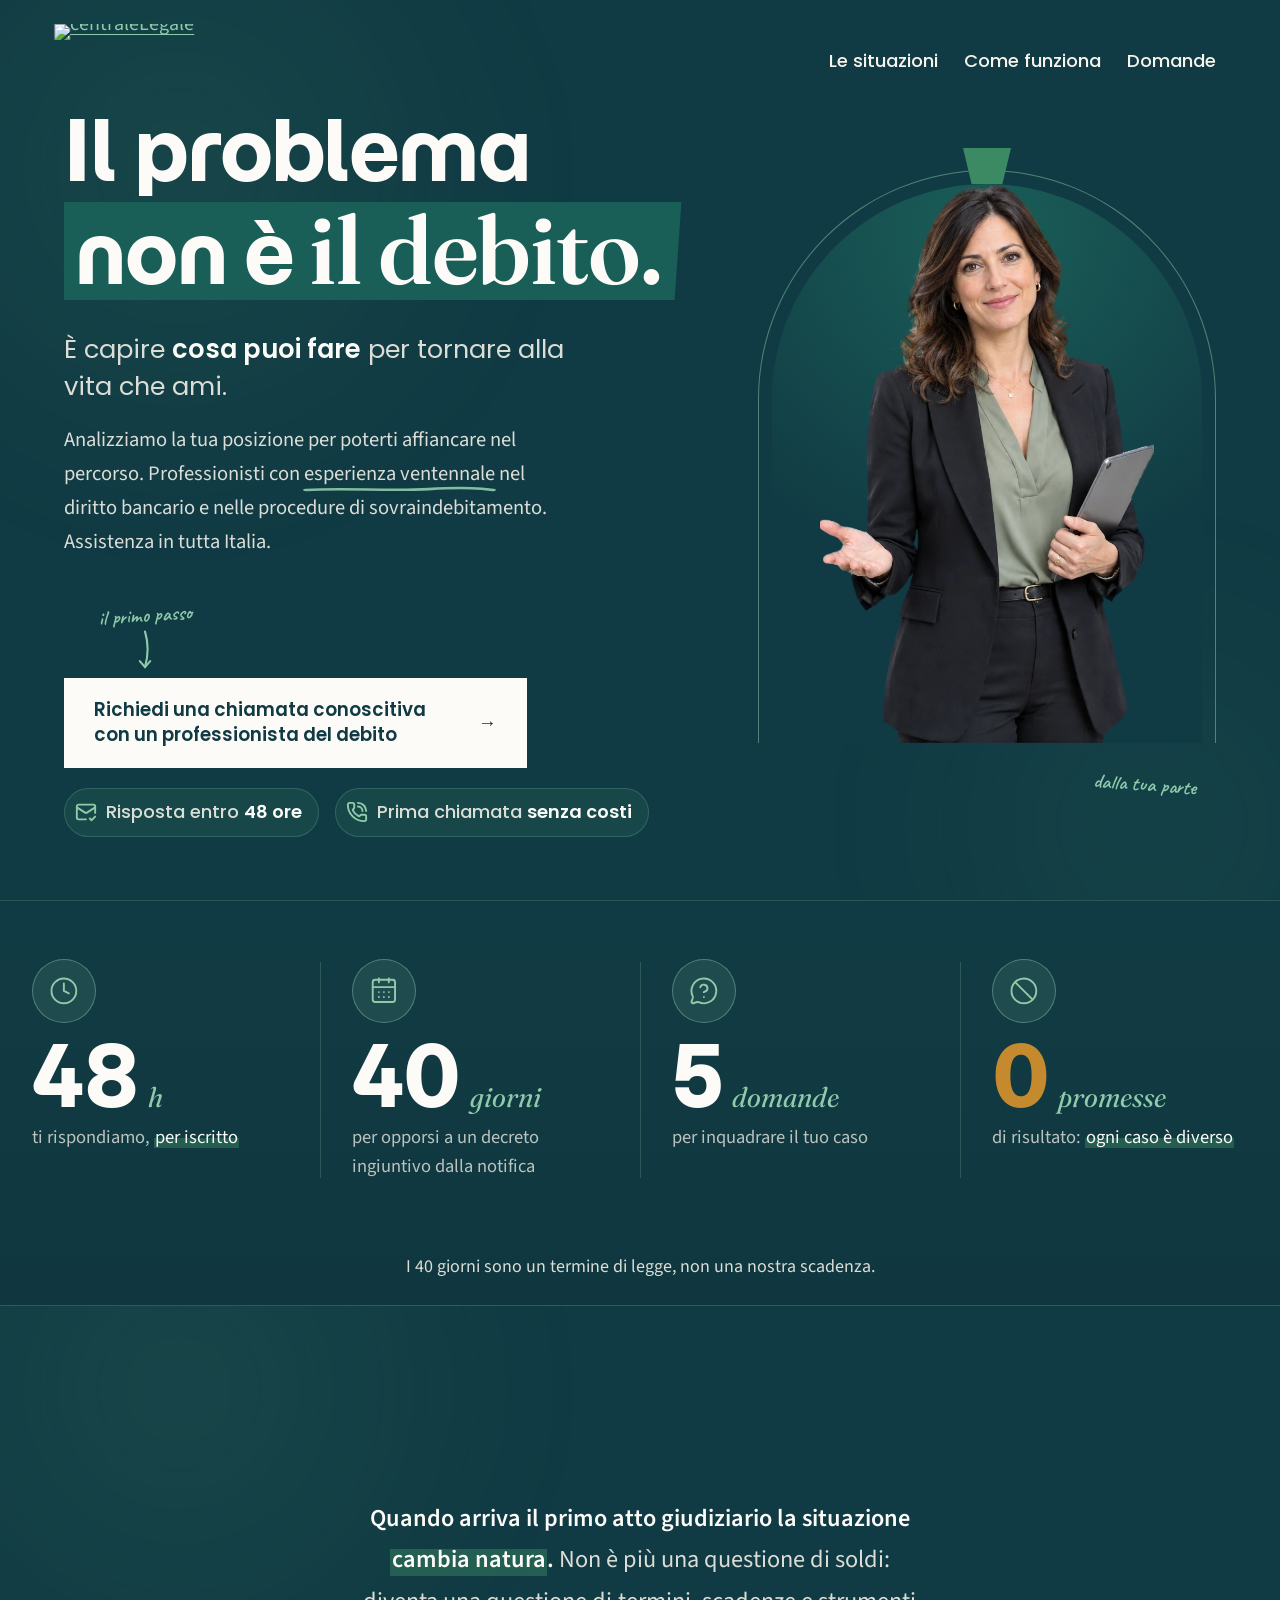
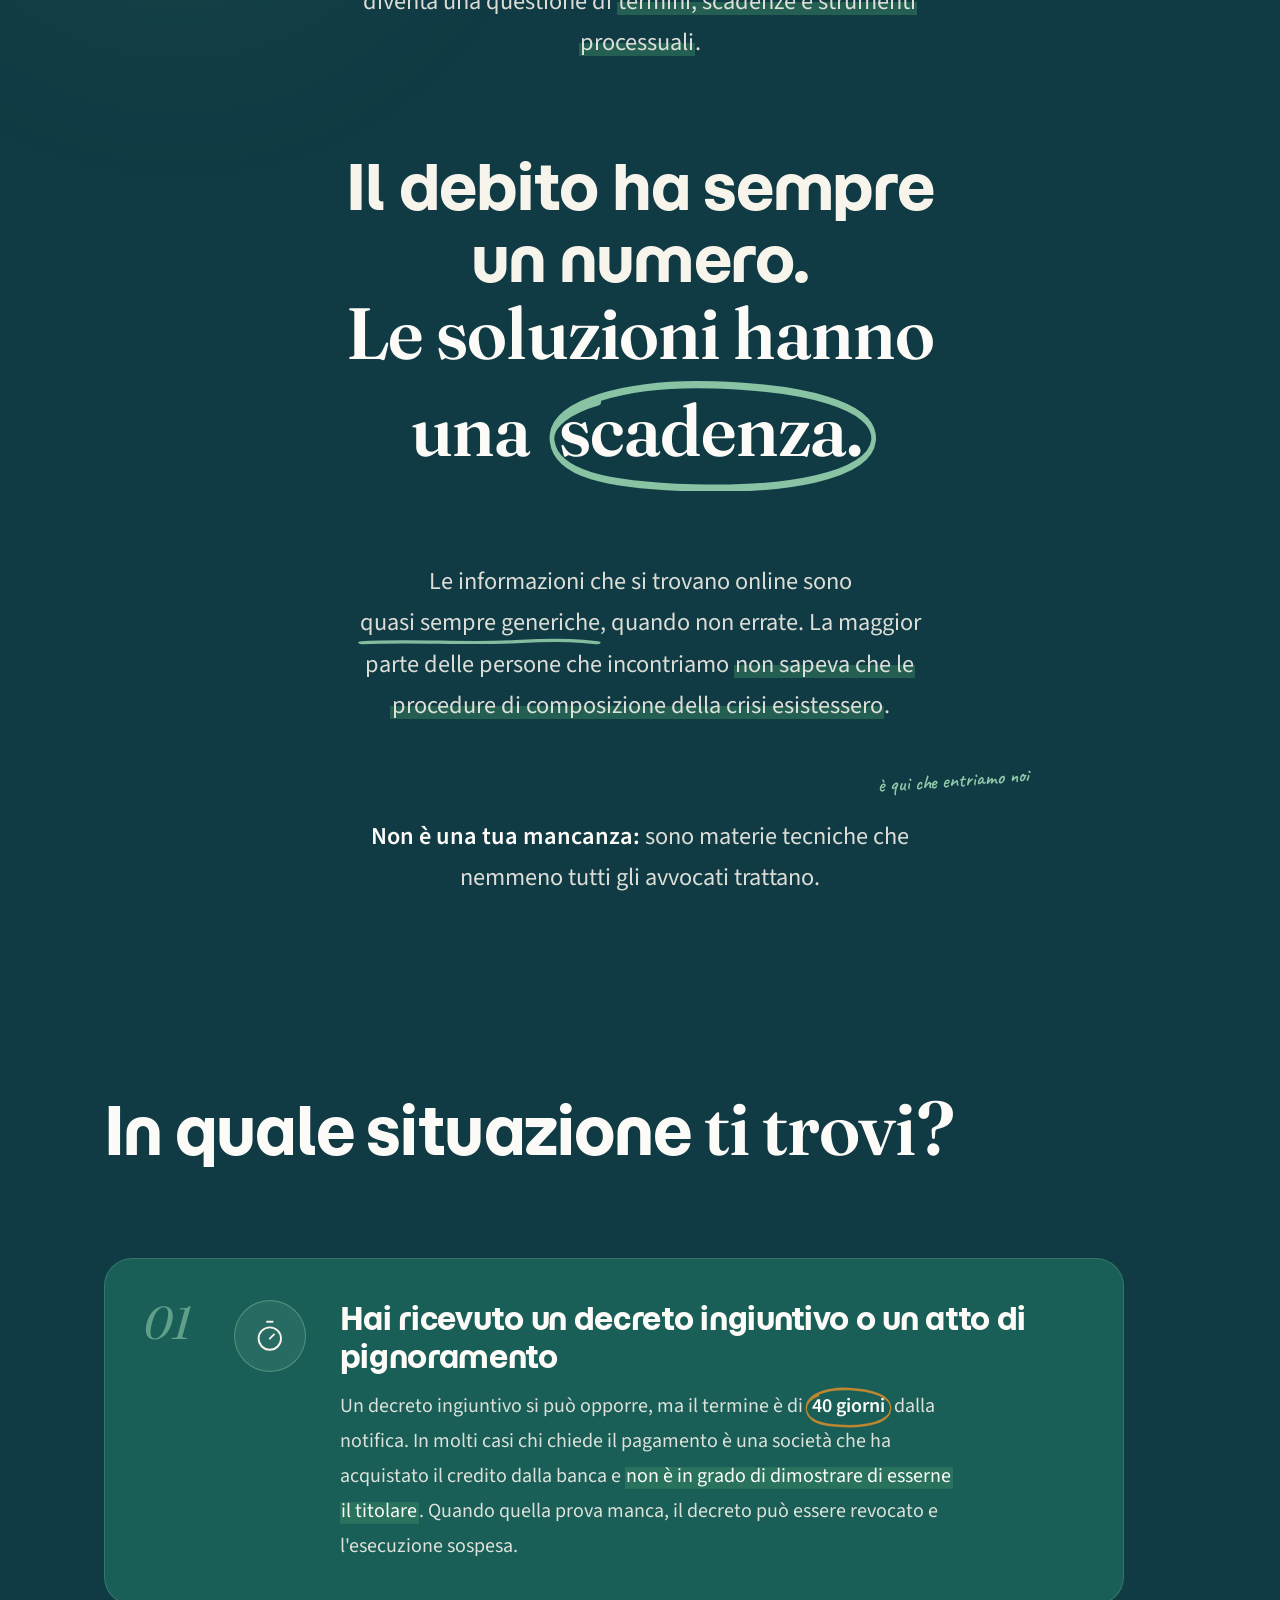
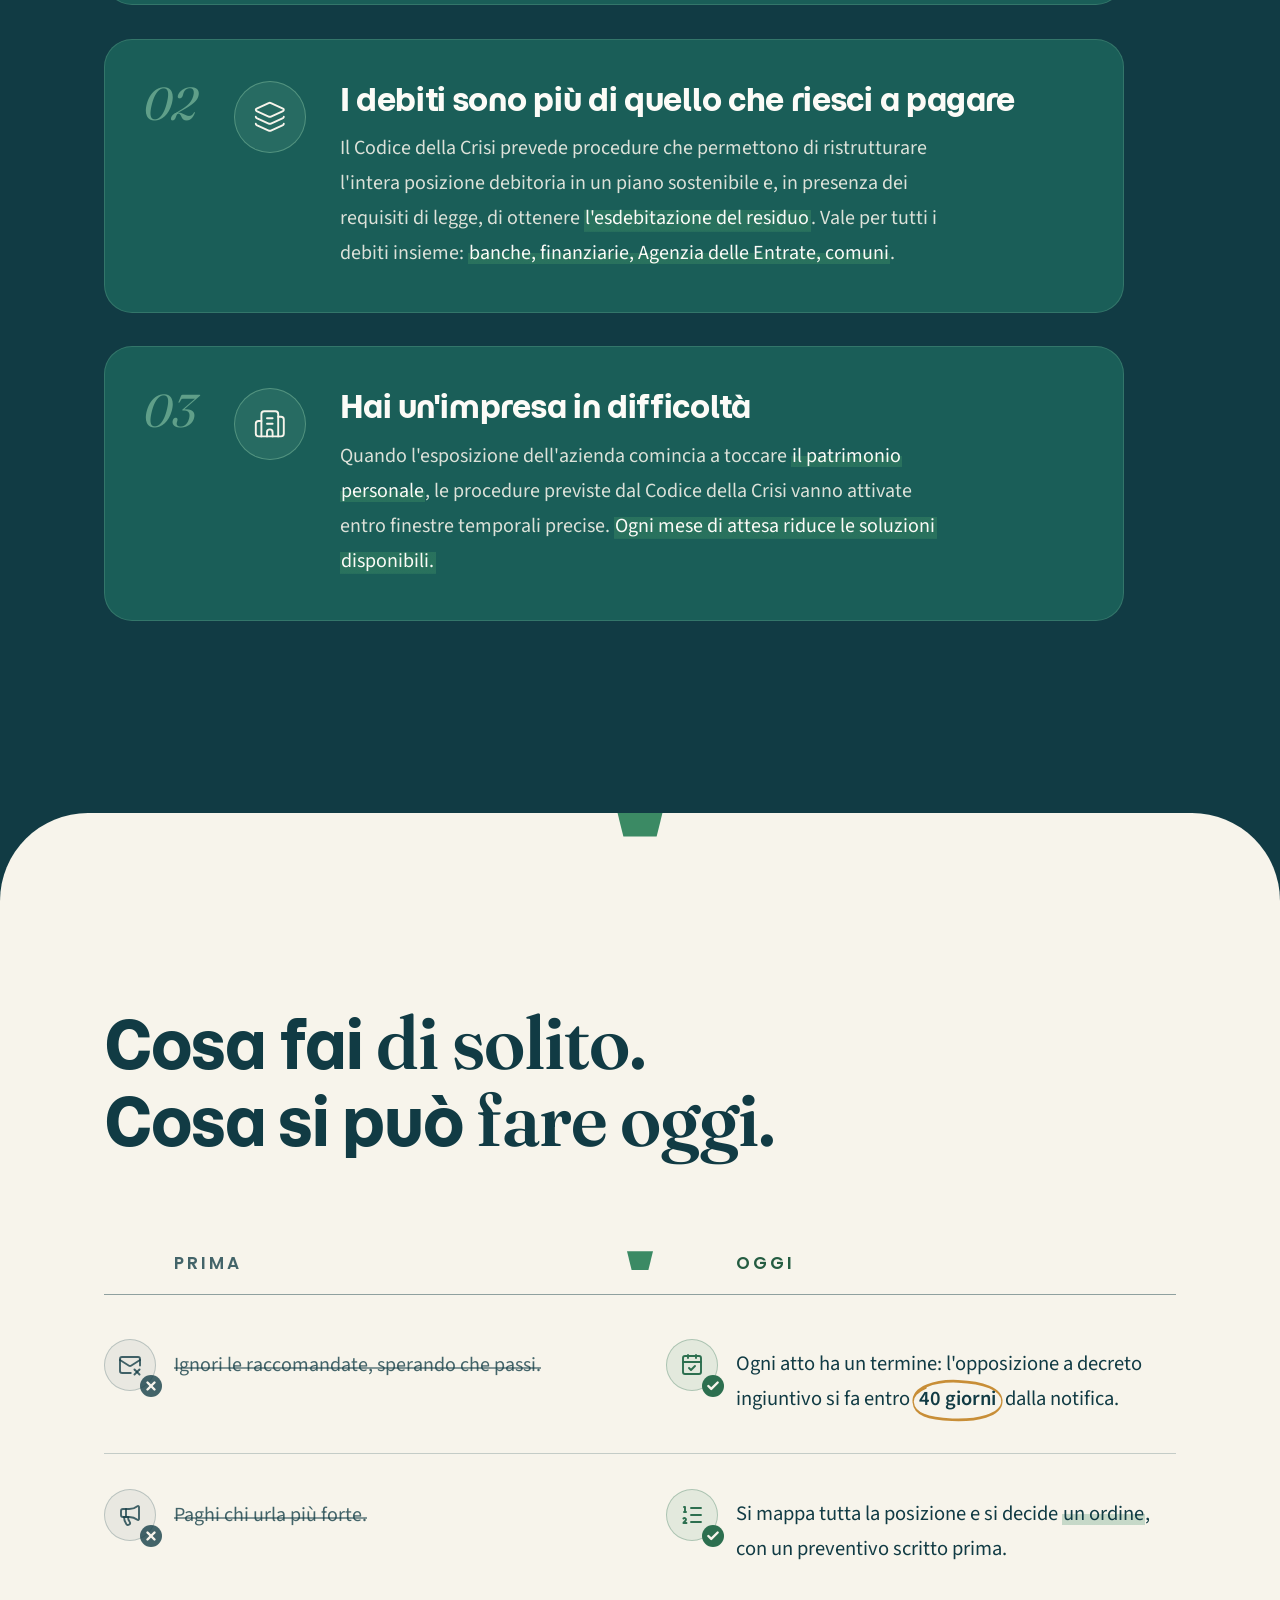
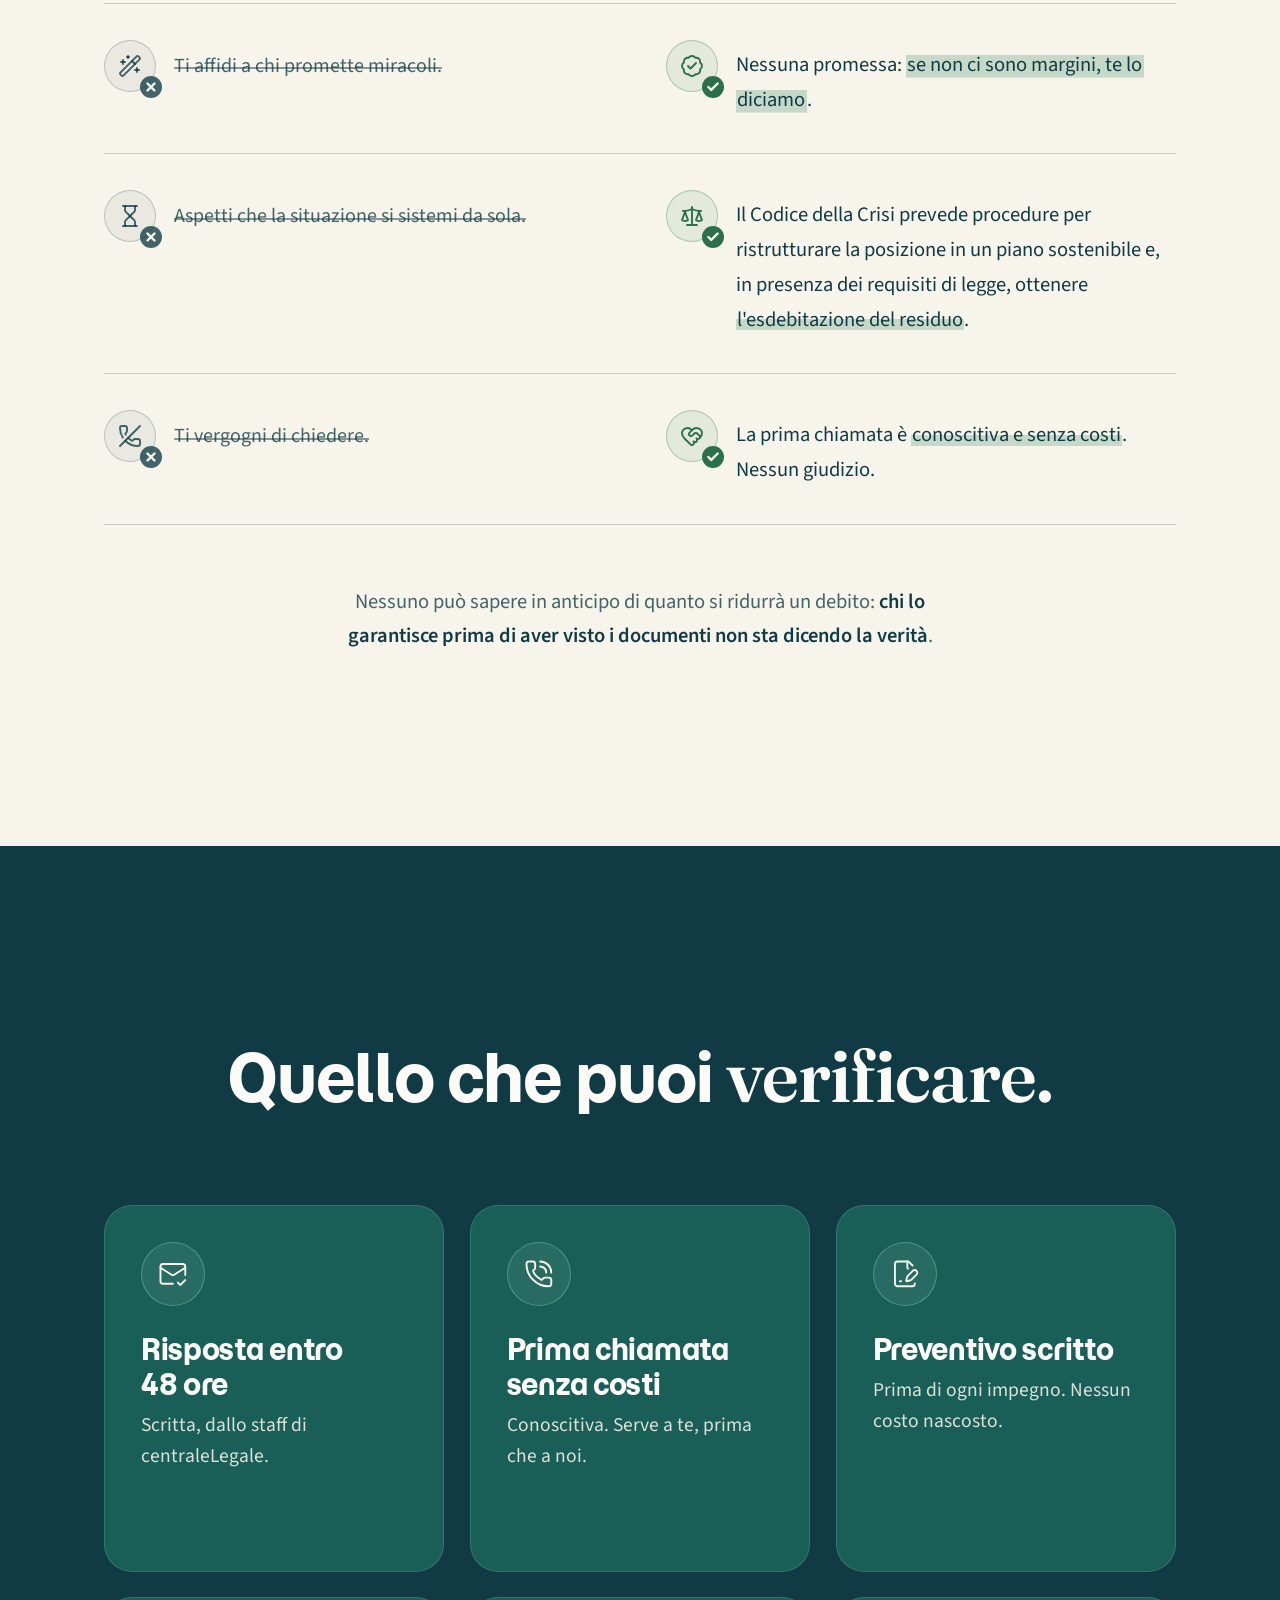
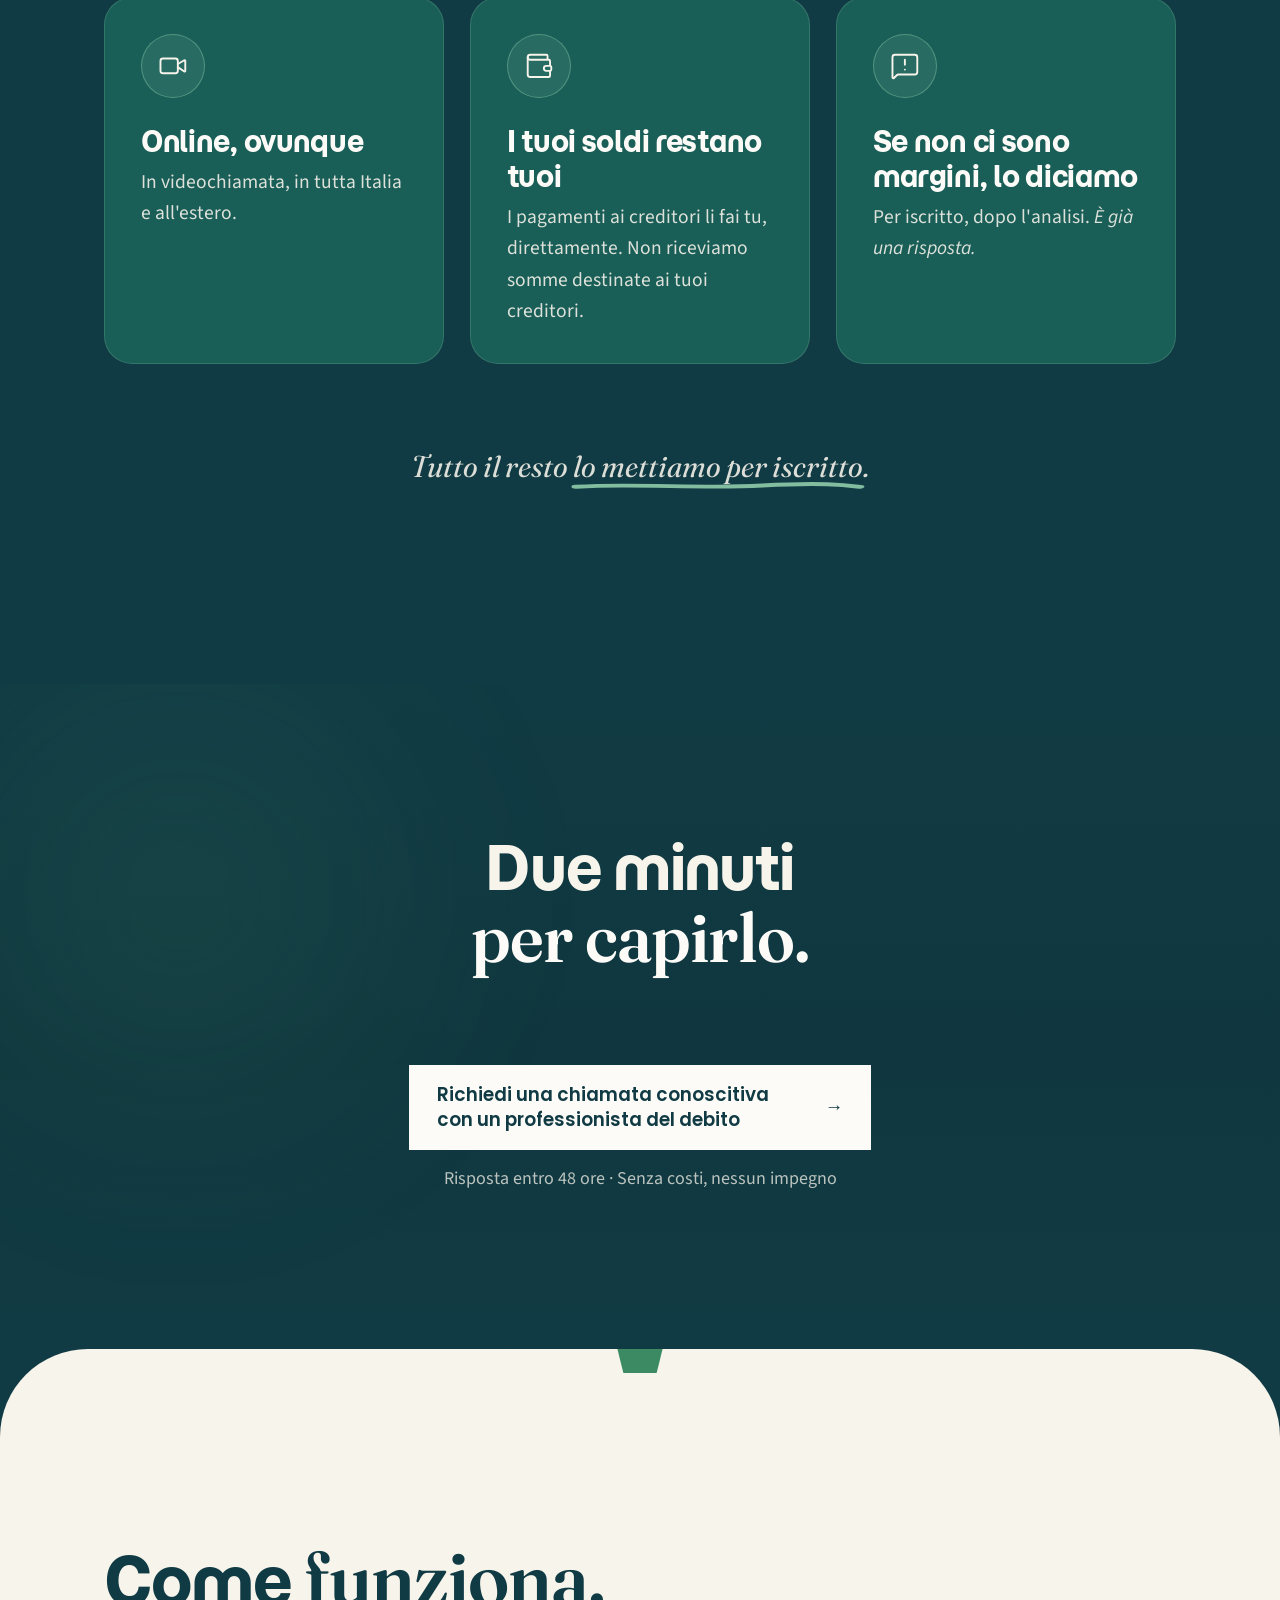
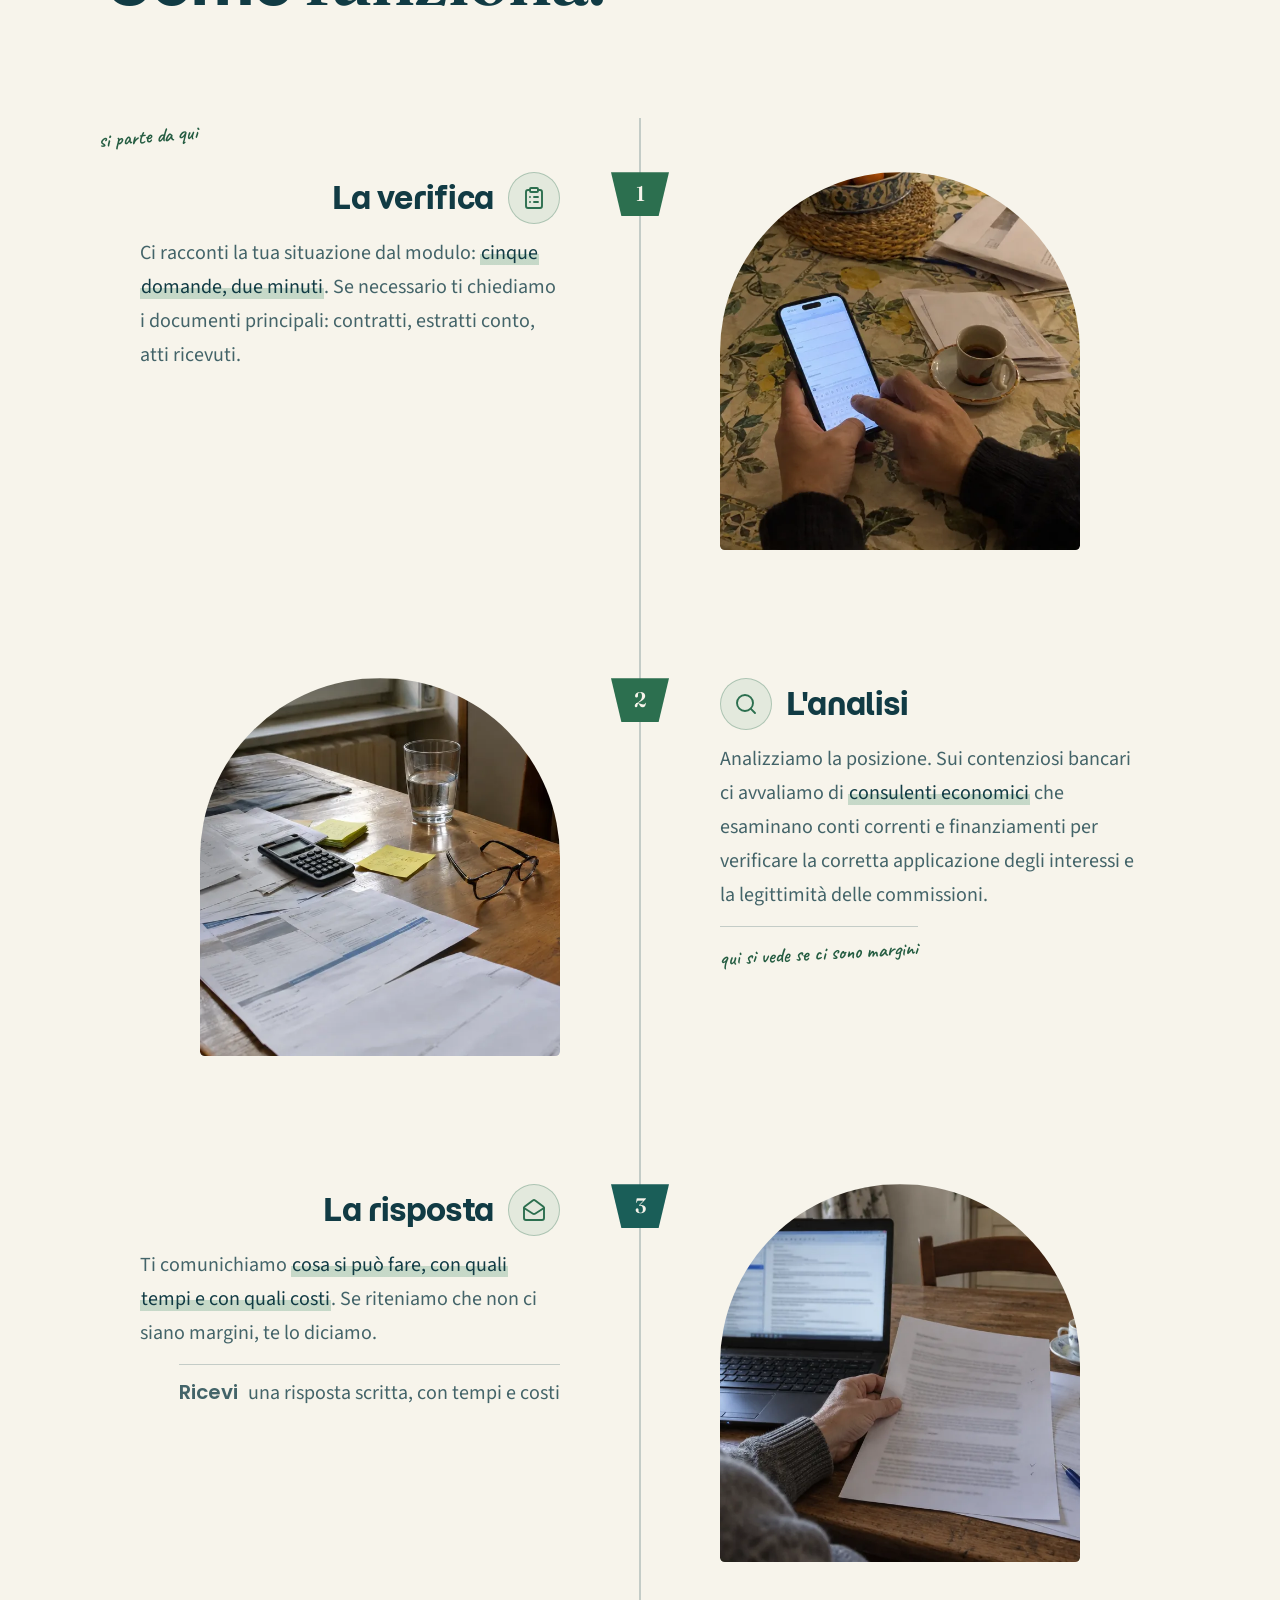
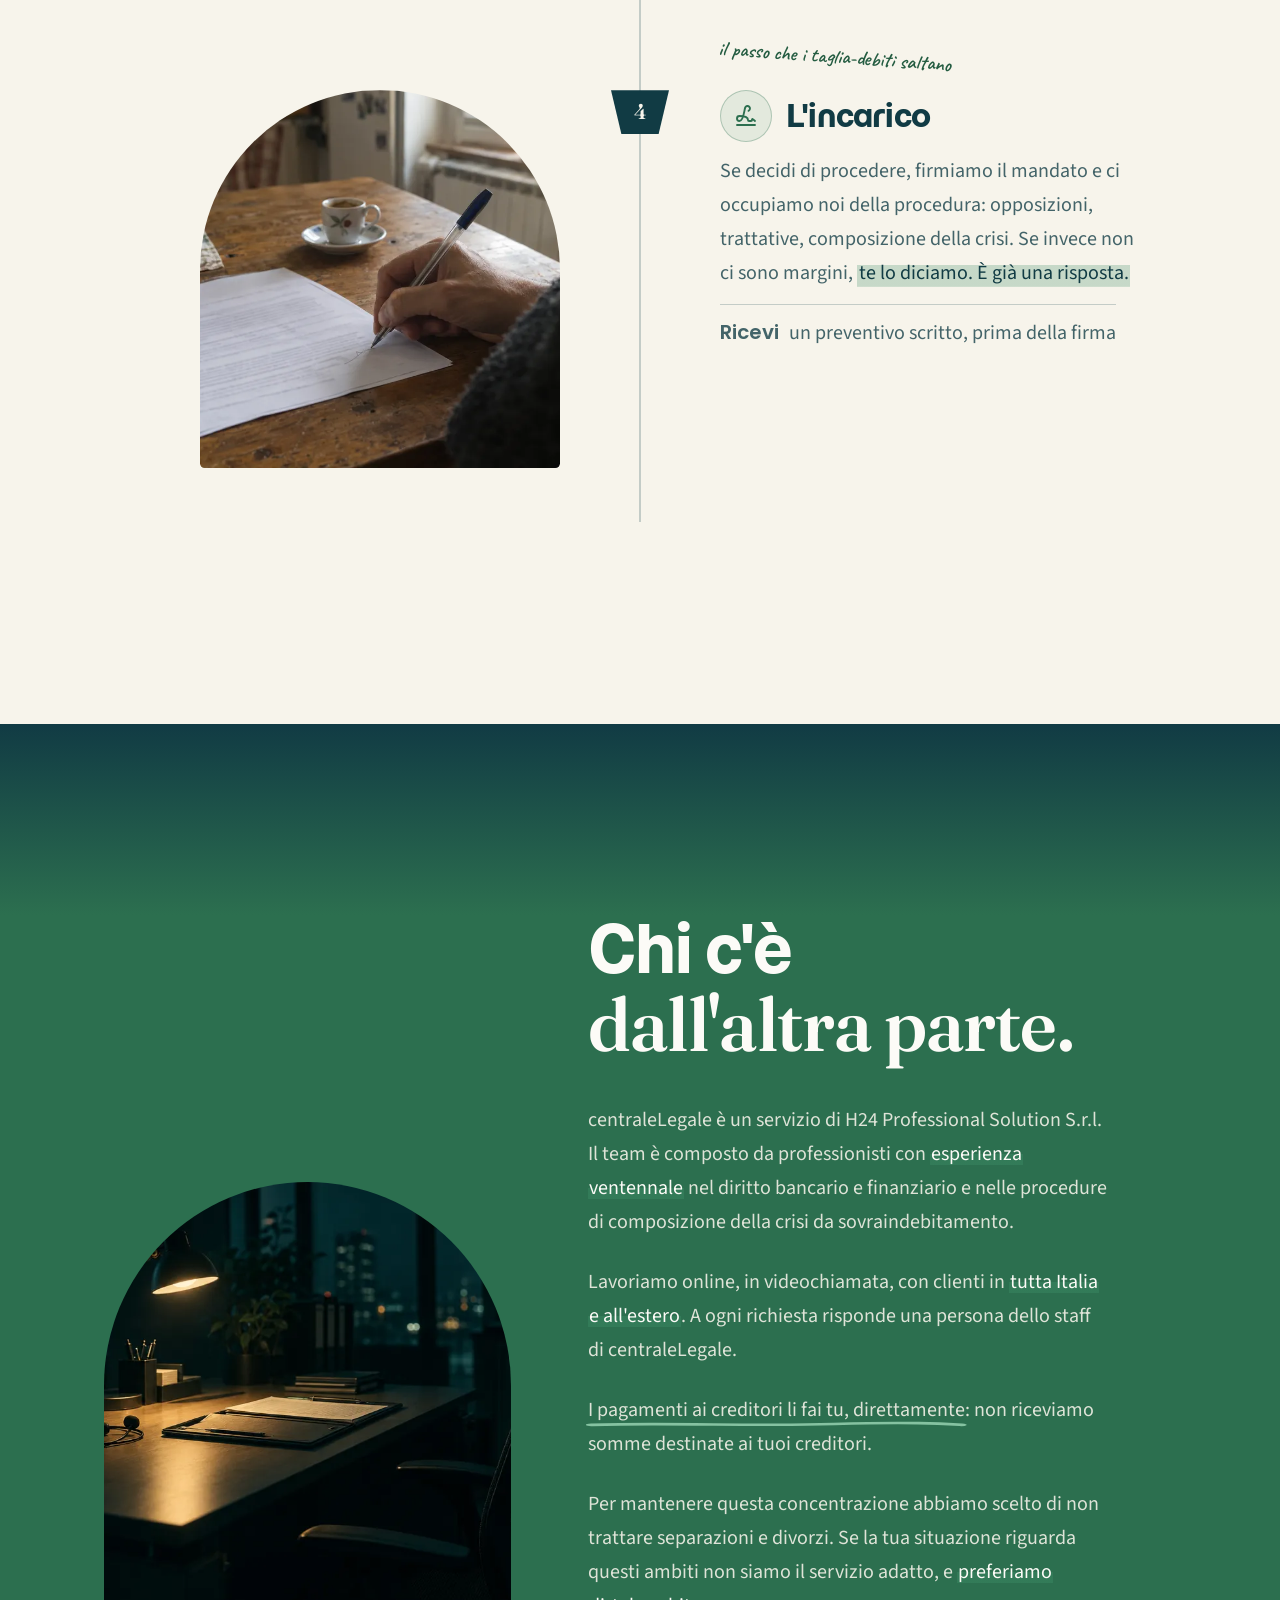
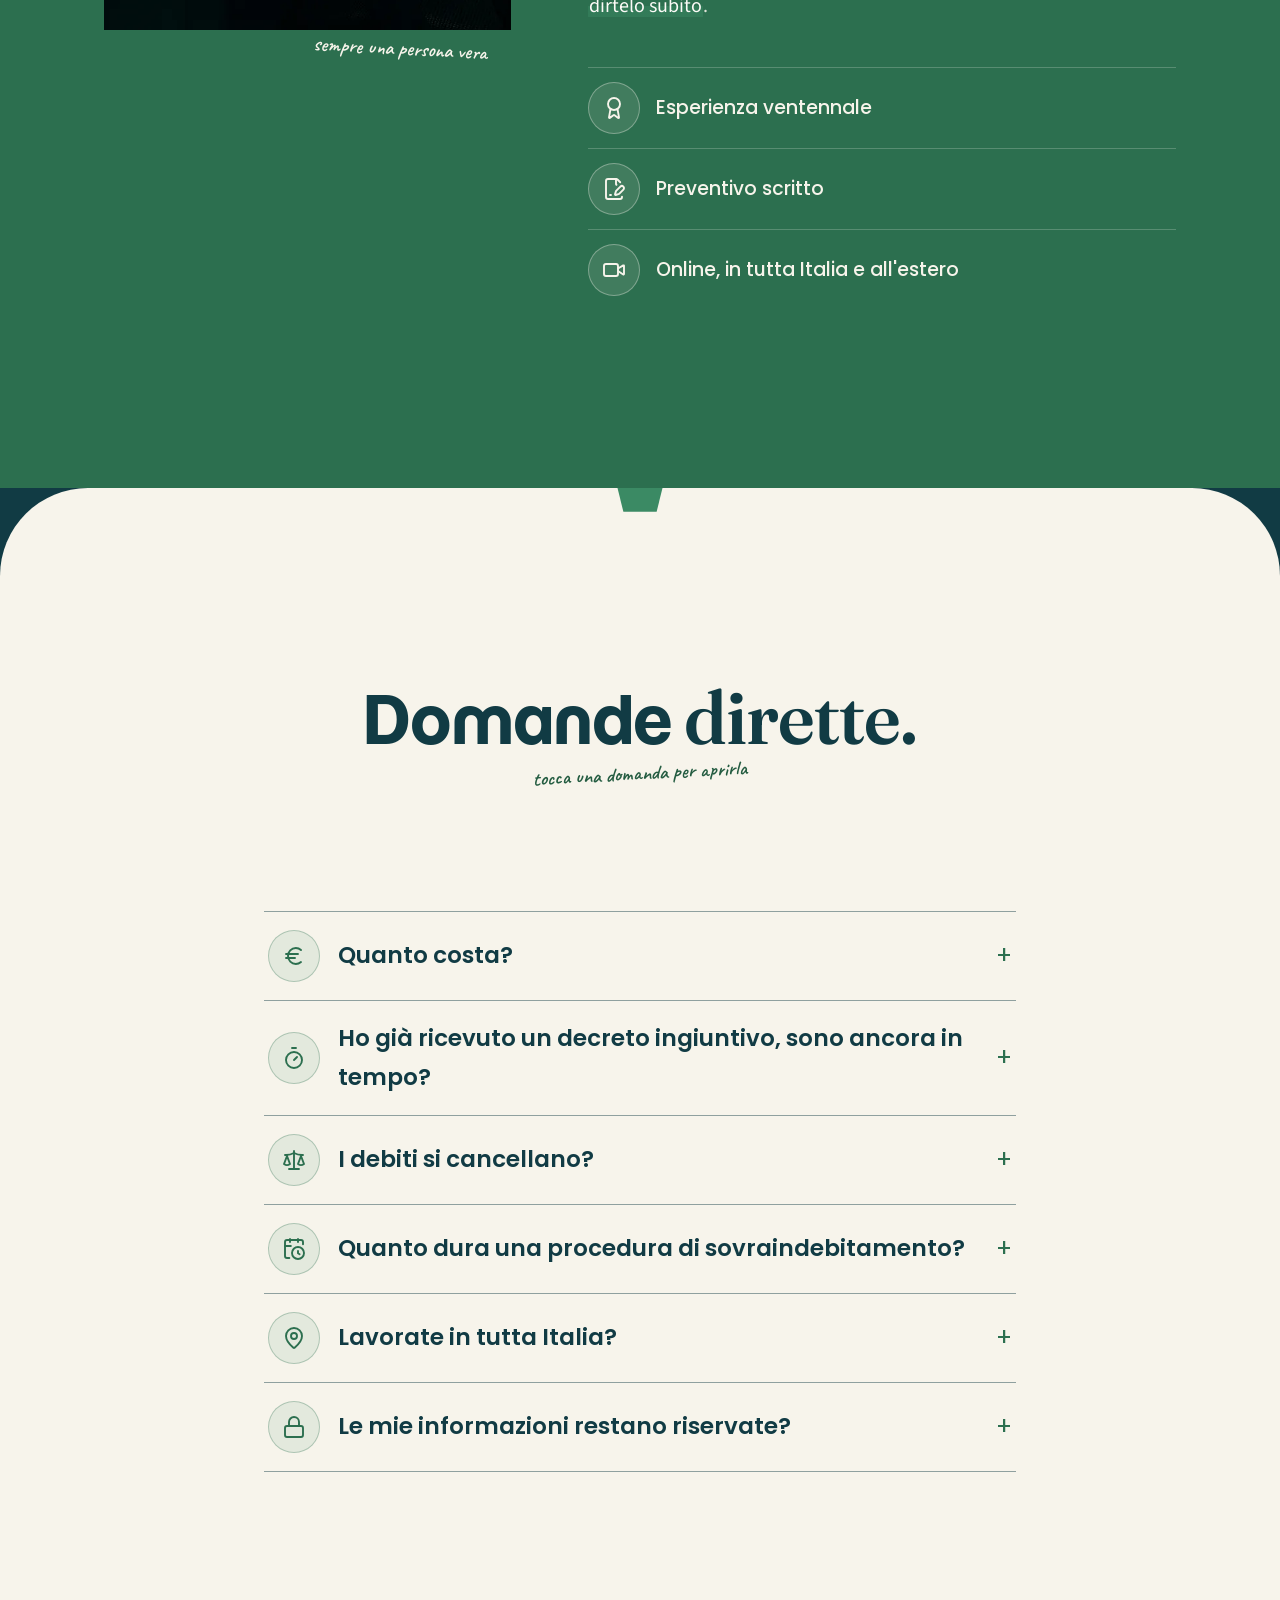
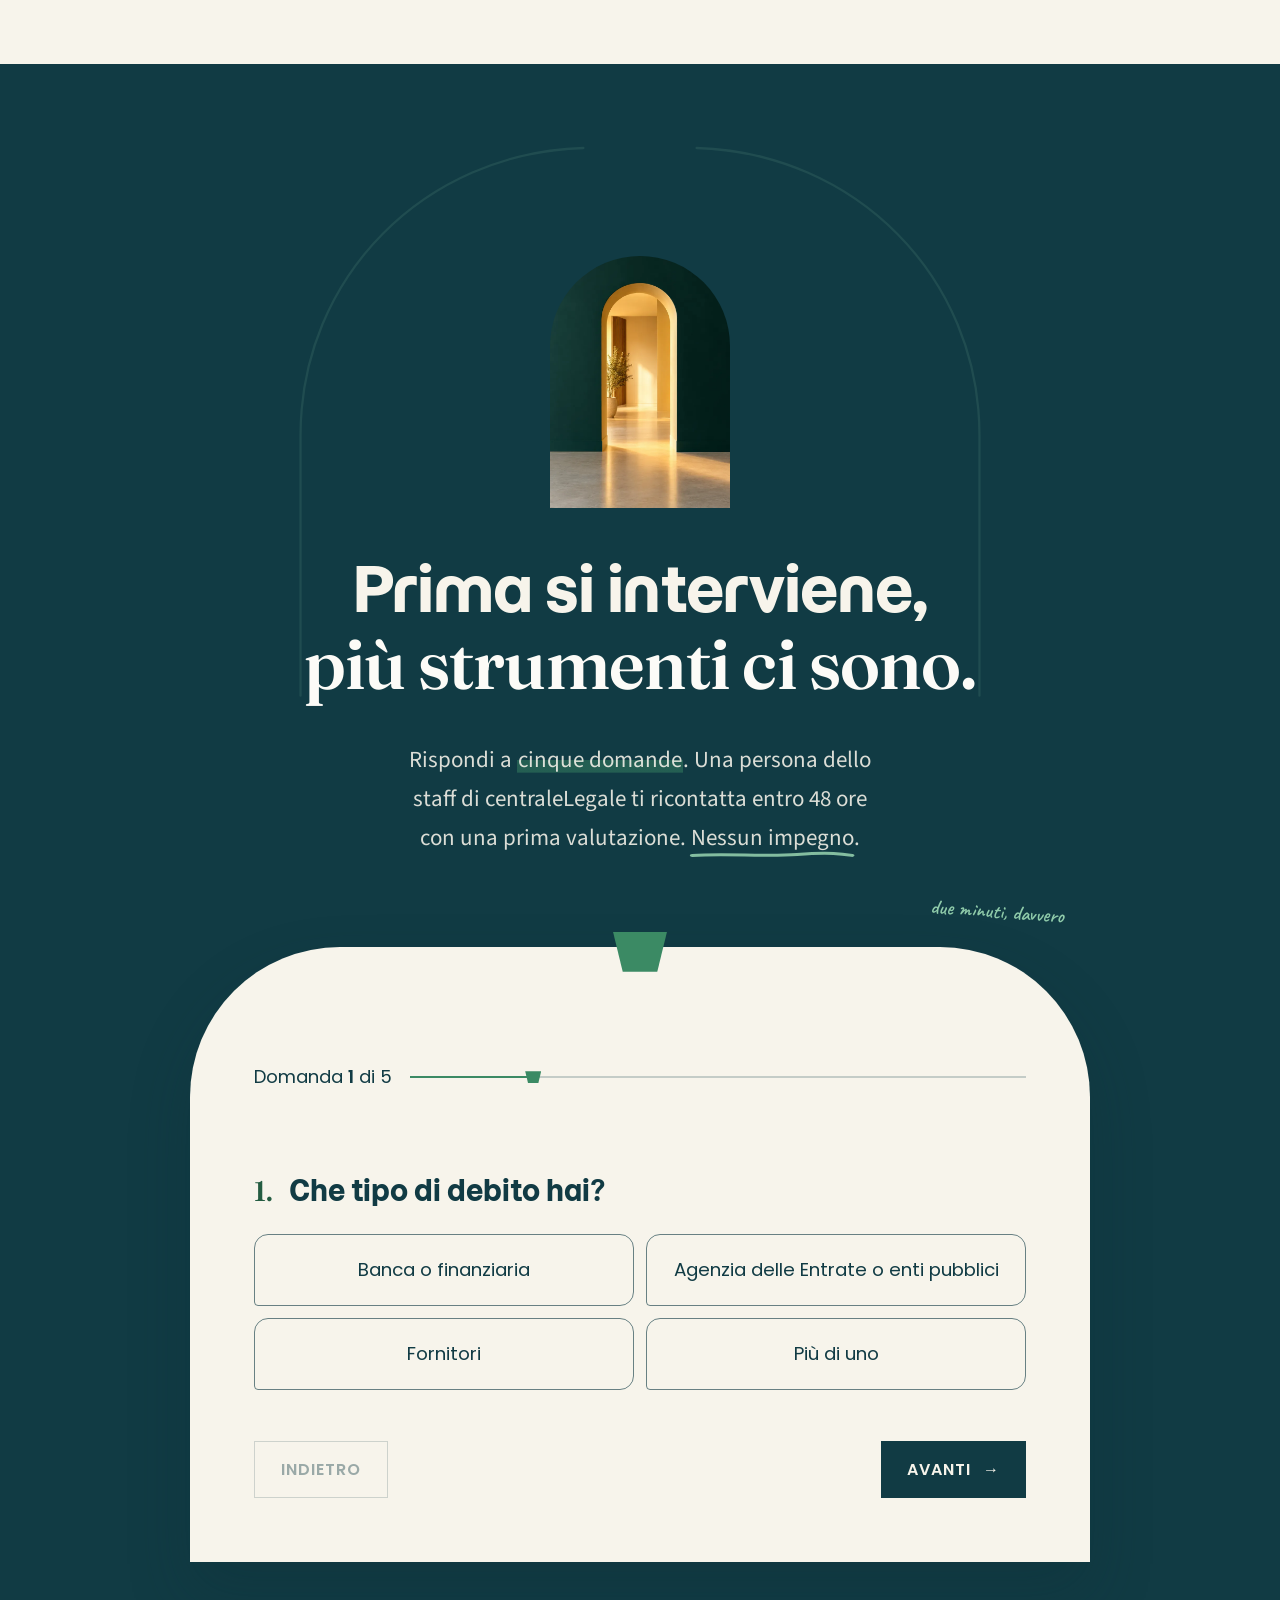
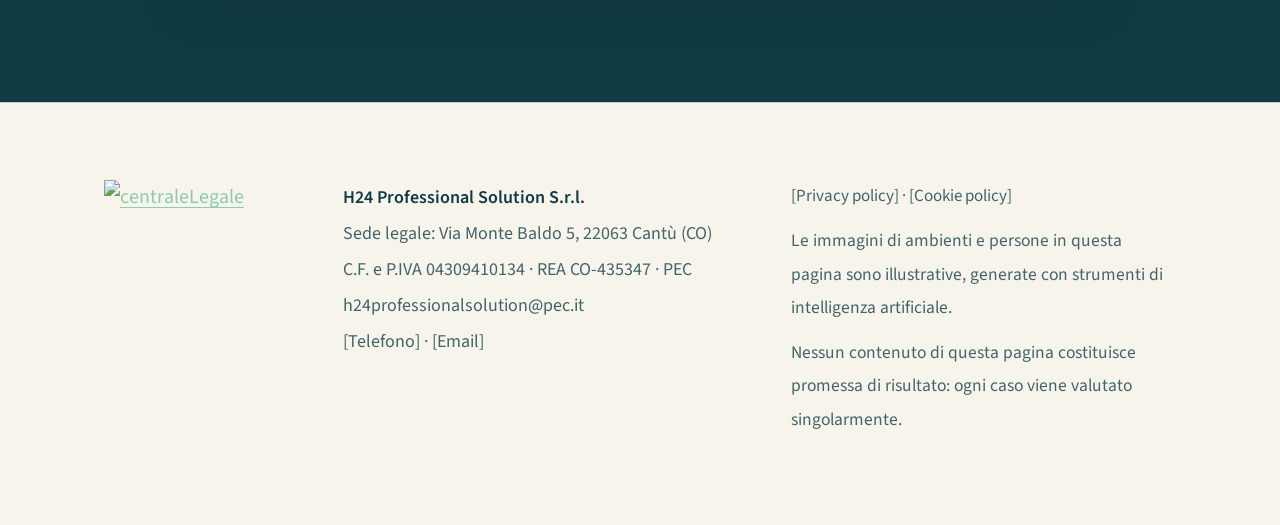
==== commit d9aff54b: "Feedback cliente e designer: fasce 30-60k/60-300k, CTA intera ovunque, testi grandi, icone vere Clie" ====
--- a/index.html
+++ b/index.html
@@ -19,8 +19,10 @@
 <script>document.documentElement.classList.add('js');</script>
 </head>
 <body>
-
-<a class="skip" href="#verifica">Vai al modulo di verifica</a>
+<!-- Icone: Lucide v1.47.0 (ISC) -->
+<svg class="sprite" aria-hidden="true" focusable="false" width="0" height="0"><symbol id="i-award" viewBox="0 0 24 24"><path vector-effect="non-scaling-stroke" d="m15.477 12.89 1.515 8.526a.5.5 0 0 1-.81.47l-3.58-2.687a1 1 0 0 0-1.197 0l-3.586 2.686a.5.5 0 0 1-.81-.469l1.514-8.526" /><circle vector-effect="non-scaling-stroke" cx="12" cy="8" r="6" /></symbol><symbol id="i-badge-check" viewBox="0 0 24 24"><path vector-effect="non-scaling-stroke" d="M3.85 8.62a4 4 0 0 1 4.78-4.77 4 4 0 0 1 6.74 0 4 4 0 0 1 4.78 4.78 4 4 0 0 1 0 6.74 4 4 0 0 1-4.77 4.78 4 4 0 0 1-6.75 0 4 4 0 0 1-4.78-4.77 4 4 0 0 1 0-6.76Z" /><path vector-effect="non-scaling-stroke" d="m16 9-5.5 5.5L8 12" /></symbol><symbol id="i-ban" viewBox="0 0 24 24"><circle vector-effect="non-scaling-stroke" cx="12" cy="12" r="10" /><path vector-effect="non-scaling-stroke" d="M4.929 4.929 19.07 19.071" /></symbol><symbol id="i-building-2" viewBox="0 0 24 24"><path vector-effect="non-scaling-stroke" d="M10 12h4" /><path vector-effect="non-scaling-stroke" d="M10 8h4" /><path vector-effect="non-scaling-stroke" d="M14 21v-3a2 2 0 0 0-4 0v3" /><path vector-effect="non-scaling-stroke" d="M6 10H4a2 2 0 0 0-2 2v7a2 2 0 0 0 2 2h16a2 2 0 0 0 2-2V9a2 2 0 0 0-2-2h-2" /><path vector-effect="non-scaling-stroke" d="M6 21V5a2 2 0 0 1 2-2h8a2 2 0 0 1 2 2v16" /></symbol><symbol id="i-calendar-check" viewBox="0 0 24 24"><path vector-effect="non-scaling-stroke" d="M8 2v3" /><path vector-effect="non-scaling-stroke" d="M16 2v3" /><rect vector-effect="non-scaling-stroke" x="3" y="3" width="18" height="18" rx="2" /><path vector-effect="non-scaling-stroke" d="M3 9h18" /><path vector-effect="non-scaling-stroke" d="m9 15 2 2 4-4" /></symbol><symbol id="i-calendar-clock" viewBox="0 0 24 24"><path vector-effect="non-scaling-stroke" d="M16 14v2.2l1.6 1" /><path vector-effect="non-scaling-stroke" d="M16 2v3" /><path vector-effect="non-scaling-stroke" d="M21 7.338V5a2 2 0 00-2-2H5a2 2 0 00-2 2v14a2 2 0 002 2h2.338" /><path vector-effect="non-scaling-stroke" d="M3 9h5.859" /><path vector-effect="non-scaling-stroke" d="M8 2v3" /><circle vector-effect="non-scaling-stroke" cx="16" cy="16" r="6" /></symbol><symbol id="i-calendar-days" viewBox="0 0 24 24"><path vector-effect="non-scaling-stroke" d="M8 2v3" /><path vector-effect="non-scaling-stroke" d="M16 2v3" /><rect vector-effect="non-scaling-stroke" x="3" y="3" width="18" height="18" rx="2" /><path vector-effect="non-scaling-stroke" d="M3 9h18" /><path vector-effect="non-scaling-stroke" d="M8 13h.01" /><path vector-effect="non-scaling-stroke" d="M12 13h.01" /><path vector-effect="non-scaling-stroke" d="M16 13h.01" /><path vector-effect="non-scaling-stroke" d="M8 17h.01" /><path vector-effect="non-scaling-stroke" d="M12 17h.01" /><path vector-effect="non-scaling-stroke" d="M16 17h.01" /></symbol><symbol id="i-check" viewBox="0 0 24 24"><path vector-effect="non-scaling-stroke" d="M20 6 9 17l-5-5" /></symbol><symbol id="i-clipboard-list" viewBox="0 0 24 24"><rect vector-effect="non-scaling-stroke" width="8" height="4" x="8" y="2" rx="1" ry="1" /><path vector-effect="non-scaling-stroke" d="M16 4h2a2 2 0 0 1 2 2v14a2 2 0 0 1-2 2H6a2 2 0 0 1-2-2V6a2 2 0 0 1 2-2h2" /><path vector-effect="non-scaling-stroke" d="M12 11h4" /><path vector-effect="non-scaling-stroke" d="M12 16h4" /><path vector-effect="non-scaling-stroke" d="M8 11h.01" /><path vector-effect="non-scaling-stroke" d="M8 16h.01" /></symbol><symbol id="i-clock" viewBox="0 0 24 24"><circle vector-effect="non-scaling-stroke" cx="12" cy="12" r="10" /><path vector-effect="non-scaling-stroke" d="M12 6v6l4 2" /></symbol><symbol id="i-euro" viewBox="0 0 24 24"><path vector-effect="non-scaling-stroke" d="M4 10h12" /><path vector-effect="non-scaling-stroke" d="M4 14h9" /><path vector-effect="non-scaling-stroke" d="M19 6a7.7 7.7 0 0 0-5.2-2A7.9 7.9 0 0 0 6 12c0 4.4 3.5 8 7.8 8 2 0 3.8-.8 5.2-2" /></symbol><symbol id="i-file-pen-line" viewBox="0 0 24 24"><path vector-effect="non-scaling-stroke" d="M14.364 13.634a2 2 0 0 0-.506.854l-.837 2.87a.5.5 0 0 0 .62.62l2.87-.837a2 2 0 0 0 .854-.506l4.013-4.009a1 1 0 0 0-3.004-3.004z" /><path vector-effect="non-scaling-stroke" d="M14.487 7.858A1 1 0 0 1 14 7V2" /><path vector-effect="non-scaling-stroke" d="M20 19.645V20a2 2 0 0 1-2 2H6a2 2 0 0 1-2-2V4a2 2 0 0 1 2-2h8a2.4 2.4 0 0 1 1.704.706l2.516 2.516" /><path vector-effect="non-scaling-stroke" d="M8 18h1" /></symbol><symbol id="i-heart-handshake" viewBox="0 0 24 24"><path vector-effect="non-scaling-stroke" d="M19.414 14.414C21 12.828 22 11.5 22 9.5a5.5 5.5 0 0 0-9.591-3.676.6.6 0 0 1-.818.001A5.5 5.5 0 0 0 2 9.5c0 2.3 1.5 4 3 5.5l5.535 5.362a2 2 0 0 0 2.879.052 2.12 2.12 0 0 0-.004-3 2.124 2.124 0 1 0 3-3 2.124 2.124 0 0 0 3.004 0 2 2 0 0 0 0-2.828l-1.881-1.882a2.41 2.41 0 0 0-3.409 0l-1.71 1.71a2 2 0 0 1-2.828 0 2 2 0 0 1 0-2.828l2.823-2.762" /></symbol><symbol id="i-hourglass" viewBox="0 0 24 24"><path vector-effect="non-scaling-stroke" d="M5 22h14" /><path vector-effect="non-scaling-stroke" d="M5 2h14" /><path vector-effect="non-scaling-stroke" d="M17 22v-4.172a2 2 0 0 0-.586-1.414L12 12l-4.414 4.414A2 2 0 0 0 7 17.828V22" /><path vector-effect="non-scaling-stroke" d="M7 2v4.172a2 2 0 0 0 .586 1.414L12 12l4.414-4.414A2 2 0 0 0 17 6.172V2" /></symbol><symbol id="i-layers" viewBox="0 0 24 24"><path vector-effect="non-scaling-stroke" d="M12.83 2.18a2 2 0 0 0-1.66 0L2.6 6.08a1 1 0 0 0 0 1.83l8.58 3.91a2 2 0 0 0 1.66 0l8.58-3.9a1 1 0 0 0 0-1.83z" /><path vector-effect="non-scaling-stroke" d="M2 12a1 1 0 0 0 .58.91l8.6 3.91a2 2 0 0 0 1.65 0l8.58-3.9A1 1 0 0 0 22 12" /><path vector-effect="non-scaling-stroke" d="M2 17a1 1 0 0 0 .58.91l8.6 3.91a2 2 0 0 0 1.65 0l8.58-3.9A1 1 0 0 0 22 17" /></symbol><symbol id="i-list-ordered" viewBox="0 0 24 24"><path vector-effect="non-scaling-stroke" d="M11 5h10" /><path vector-effect="non-scaling-stroke" d="M11 12h10" /><path vector-effect="non-scaling-stroke" d="M11 19h10" /><path vector-effect="non-scaling-stroke" d="M4 4h1v5" /><path vector-effect="non-scaling-stroke" d="M4 9h2" /><path vector-effect="non-scaling-stroke" d="M6.5 20H3.4c0-1 2.6-1.925 2.6-3.5a1.5 1.5 0 0 0-2.6-1.02" /></symbol><symbol id="i-lock" viewBox="0 0 24 24"><rect vector-effect="non-scaling-stroke" width="18" height="11" x="3" y="11" rx="2" ry="2" /><path vector-effect="non-scaling-stroke" d="M7 11V7a5 5 0 0 1 10 0v4" /></symbol><symbol id="i-mail-check" viewBox="0 0 24 24"><path vector-effect="non-scaling-stroke" d="M22 13V6a2 2 0 0 0-2-2H4a2 2 0 0 0-2 2v12c0 1.1.9 2 2 2h8" /><path vector-effect="non-scaling-stroke" d="m22 7-8.97 5.7a1.94 1.94 0 0 1-2.06 0L2 7" /><path vector-effect="non-scaling-stroke" d="m16 19 2 2 4-4" /></symbol><symbol id="i-mail-open" viewBox="0 0 24 24"><path vector-effect="non-scaling-stroke" d="M21.2 8.4c.5.38.8.97.8 1.6v10a2 2 0 0 1-2 2H4a2 2 0 0 1-2-2V10a2 2 0 0 1 .8-1.6l8-6a2 2 0 0 1 2.4 0l8 6Z" /><path vector-effect="non-scaling-stroke" d="m22 10-8.97 5.7a1.94 1.94 0 0 1-2.06 0L2 10" /></symbol><symbol id="i-mail-x" viewBox="0 0 24 24"><path vector-effect="non-scaling-stroke" d="M22 12.532V6a2 2 0 0 0-2-2H4a2 2 0 0 0-2 2v12a2 2 0 0 0 2 2h8.792" /><path vector-effect="non-scaling-stroke" d="m22 7-8.991 5.727a2 2 0 0 1-2.009 0L2 7" /><path vector-effect="non-scaling-stroke" d="m16.5 16.5 5 5" /><path vector-effect="non-scaling-stroke" d="m21.5 16.5-5 5" /></symbol><symbol id="i-map-pin" viewBox="0 0 24 24"><path vector-effect="non-scaling-stroke" d="M20 10c0 4.993-5.539 10.193-7.399 11.799a1 1 0 0 1-1.202 0C9.539 20.193 4 14.993 4 10a8 8 0 0 1 16 0" /><circle vector-effect="non-scaling-stroke" cx="12" cy="10" r="3" /></symbol><symbol id="i-megaphone" viewBox="0 0 24 24"><path vector-effect="non-scaling-stroke" d="M11 6a13 13 0 0 0 8.4-2.8A1 1 0 0 1 21 4v12a1 1 0 0 1-1.6.8A13 13 0 0 0 11 14H5a2 2 0 0 1-2-2V8a2 2 0 0 1 2-2z" /><path vector-effect="non-scaling-stroke" d="M6 14a12 12 0 0 0 2.4 7.2 2 2 0 0 0 3.2-2.4A8 8 0 0 1 10 14" /><path vector-effect="non-scaling-stroke" d="M8 6v8" /></symbol><symbol id="i-message-circle-question-mark" viewBox="0 0 24 24"><path vector-effect="non-scaling-stroke" d="M2.992 16.342a2 2 0 0 1 .094 1.167l-1.065 3.29a1 1 0 0 0 1.236 1.168l3.413-.998a2 2 0 0 1 1.099.092 10 10 0 1 0-4.777-4.719" /><path vector-effect="non-scaling-stroke" d="M9.09 9a3 3 0 0 1 5.83 1c0 2-3 3-3 3" /><path vector-effect="non-scaling-stroke" d="M12 17h.01" /></symbol><symbol id="i-message-square-warning" viewBox="0 0 24 24"><path vector-effect="non-scaling-stroke" d="M22 17a2 2 0 0 1-2 2H6.828a2 2 0 0 0-1.414.586l-2.202 2.202A.71.71 0 0 1 2 21.286V5a2 2 0 0 1 2-2h16a2 2 0 0 1 2 2z" /><path vector-effect="non-scaling-stroke" d="M12 15h.01" /><path vector-effect="non-scaling-stroke" d="M12 7v4" /></symbol><symbol id="i-phone-call" viewBox="0 0 24 24"><path vector-effect="non-scaling-stroke" d="M13 2a9 9 0 0 1 9 9" /><path vector-effect="non-scaling-stroke" d="M13 6a5 5 0 0 1 5 5" /><path vector-effect="non-scaling-stroke" d="M13.832 16.568a1 1 0 0 0 1.213-.303l.355-.465A2 2 0 0 1 17 15h3a2 2 0 0 1 2 2v3a2 2 0 0 1-2 2A18 18 0 0 1 2 4a2 2 0 0 1 2-2h3a2 2 0 0 1 2 2v3a2 2 0 0 1-.8 1.6l-.468.351a1 1 0 0 0-.292 1.233 14 14 0 0 0 6.392 6.384" /></symbol><symbol id="i-phone-off" viewBox="0 0 24 24"><path vector-effect="non-scaling-stroke" d="M10.1 13.9a14 14 0 0 0 3.732 2.668 1 1 0 0 0 1.213-.303l.355-.465A2 2 0 0 1 17 15h3a2 2 0 0 1 2 2v3a2 2 0 0 1-2 2 18 18 0 0 1-12.728-5.272" /><path vector-effect="non-scaling-stroke" d="M22 2 2 22" /><path vector-effect="non-scaling-stroke" d="M4.76 13.582A18 18 0 0 1 2 4a2 2 0 0 1 2-2h3a2 2 0 0 1 2 2v3a2 2 0 0 1-.8 1.6l-.468.351a1 1 0 0 0-.292 1.233 14 14 0 0 0 .244.473" /></symbol><symbol id="i-scale" viewBox="0 0 24 24"><path vector-effect="non-scaling-stroke" d="M12 3v18" /><path vector-effect="non-scaling-stroke" d="m19 8 3 8a5 5 0 0 1-6 0zV7" /><path vector-effect="non-scaling-stroke" d="M3 7h1a17 17 0 0 0 8-2 17 17 0 0 0 8 2h1" /><path vector-effect="non-scaling-stroke" d="m5 8 3 8a5 5 0 0 1-6 0zV7" /><path vector-effect="non-scaling-stroke" d="M7 21h10" /></symbol><symbol id="i-search" viewBox="0 0 24 24"><path vector-effect="non-scaling-stroke" d="m21 21-4.34-4.34" /><circle vector-effect="non-scaling-stroke" cx="11" cy="11" r="8" /></symbol><symbol id="i-signature" viewBox="0 0 24 24"><path vector-effect="non-scaling-stroke" d="m21 17-2.156-1.868A.5.5 0 0 0 18 15.5v.5a1 1 0 0 1-1 1h-2a1 1 0 0 1-1-1c0-2.545-3.991-3.97-8.5-4a1 1 0 0 0 0 5c4.153 0 4.745-11.295 5.708-13.5a2.5 2.5 0 1 1 3.31 3.284" /><path vector-effect="non-scaling-stroke" d="M3 21h18" /></symbol><symbol id="i-timer" viewBox="0 0 24 24"><line vector-effect="non-scaling-stroke" x1="10" x2="14" y1="2" y2="2" /><line vector-effect="non-scaling-stroke" x1="12" x2="15" y1="14" y2="11" /><circle vector-effect="non-scaling-stroke" cx="12" cy="14" r="8" /></symbol><symbol id="i-video" viewBox="0 0 24 24"><path vector-effect="non-scaling-stroke" d="m16 13 5.223 3.482a.5.5 0 0 0 .777-.416V7.87a.5.5 0 0 0-.752-.432L16 10.5" /><rect vector-effect="non-scaling-stroke" x="2" y="6" width="14" height="12" rx="2" /></symbol><symbol id="i-wallet" viewBox="0 0 24 24"><path vector-effect="non-scaling-stroke" d="M19 7V4a1 1 0 0 0-1-1H5a2 2 0 0 0 0 4h15a1 1 0 0 1 1 1v4h-3a2 2 0 0 0 0 4h3a1 1 0 0 0 1-1v-2a1 1 0 0 0-1-1" /><path vector-effect="non-scaling-stroke" d="M3 5v14a2 2 0 0 0 2 2h15a1 1 0 0 0 1-1v-4" /></symbol><symbol id="i-wand-sparkles" viewBox="0 0 24 24"><path vector-effect="non-scaling-stroke" d="m21.64 3.64-1.28-1.28a1.21 1.21 0 0 0-1.72 0L2.36 18.64a1.21 1.21 0 0 0 0 1.72l1.28 1.28a1.2 1.2 0 0 0 1.72 0L21.64 5.36a1.2 1.2 0 0 0 0-1.72" /><path vector-effect="non-scaling-stroke" d="m14 7 3 3" /><path vector-effect="non-scaling-stroke" d="M5 6v4" /><path vector-effect="non-scaling-stroke" d="M19 14v4" /><path vector-effect="non-scaling-stroke" d="M10 2v2" /><path vector-effect="non-scaling-stroke" d="M7 8H3" /><path vector-effect="non-scaling-stroke" d="M21 16h-4" /><path vector-effect="non-scaling-stroke" d="M11 3H9" /></symbol><symbol id="i-x" viewBox="0 0 24 24"><path vector-effect="non-scaling-stroke" d="M18 6 6 18" /><path vector-effect="non-scaling-stroke" d="m6 6 12 12" /></symbol></svg>
+
+<a class="skip" href="#modulo">Vai al modulo di verifica</a>
 
 <div class="lettura" aria-hidden="true"><i></i></div>
 
@@ -33,14 +35,13 @@
       <a class="nav__voce" href="#situazioni">Le situazioni</a>
       <a class="nav__voce" href="#percorso">Come funziona</a>
       <a class="nav__voce" href="#domande">Domande</a>
-      <a class="btn btn--nav" href="#verifica">Richiedi una chiamata conoscitiva</a>
     </nav>
   </div>
 </header>
 
 <div class="stickybar" aria-hidden="true">
   <span class="stickybar__fatto">Risposta entro 48 ore · Prima chiamata senza costi</span>
-  <a class="btn btn--bar" href="#verifica" tabindex="-1">Richiedi una chiamata conoscitiva</a>
+  <a class="btn btn--bar btn--lunga" href="#modulo" tabindex="-1">Richiedi una chiamata conoscitiva con un professionista del debito</a>
 </div>
 
 <main id="top">
@@ -48,8 +49,6 @@
   <!-- 01 · HERO — doppia colonna come la v1, marca verde, appunti verso la CTA -->
   <section class="hero" aria-labelledby="hero-title">
     <div class="alone" aria-hidden="true"><i class="a1"></i><i class="a2"></i></div>
-    <span class="deco deco--sparkle" style="left:calc(var(--fuori-box) + max(2px, var(--gutter) / 2 - 11px)); top:18%; width:22px; --fd:0.6s" aria-hidden="true"><svg viewBox="0 0 24 24"><path d="M12 2 C13 8 16 11 22 12 C16 13 13 16 12 22 C11 16 8 13 2 12 C8 11 11 8 12 2 Z"/></svg></span>
-    <span class="deco deco--asterisco" style="right:calc(var(--fuori-box) + max(10px, var(--gutter) / 2 - 15px)); top:14%; width:30px; --rot:12deg; --fd:1.4s" aria-hidden="true"><svg viewBox="0 0 32 32"><path d="M16 3 V29 M5 9.5 L27 22.5 M27 9.5 L5 22.5"/></svg></span>
     <div class="hero__grid">
       <div class="hero__content">
         <h1 class="hero__title" id="hero-title">
@@ -65,15 +64,14 @@
               <svg viewBox="0 0 30 48"><path pathLength="1" d="M15 3 C 19 16, 19 30, 15 44"/><path pathLength="1" class="punta" d="M15 44 l6 -7 m-6 7 l-6 -7"/></svg>
             </span>
           </span>
-          <a class="btn btn--hero btn--lunga" id="cta-hero" href="#verifica">Richiedi una chiamata conoscitiva con un professionista del debito <span class="btn__freccia" aria-hidden="true">→</span></a>
+          <a class="btn btn--hero btn--lunga" id="cta-hero" href="#modulo">Richiedi una chiamata conoscitiva con un professionista del debito <span class="btn__freccia" aria-hidden="true">→</span></a>
           <ul class="microfatti">
-            <li><img src="assets/img/v2/icone/pop/busta-veloce.webp" alt="" width="480" height="480"><span>Risposta entro <b>48 ore</b></span></li>
-            <li><img src="assets/img/v2/icone/pop/telefono-regalo.webp" alt="" width="480" height="480"><span>Prima chiamata conoscitiva <b>senza costi</b></span></li>
+            <li><svg class="ico" aria-hidden="true" focusable="false"><use href="#i-mail-check"/></svg><span>Risposta entro <b>48 ore</b></span></li>
+            <li><svg class="ico" aria-hidden="true" focusable="false"><use href="#i-phone-call"/></svg><span>Prima chiamata <b>senza costi</b></span></li>
           </ul>
         </div>
       </div>
       <figure class="hero__figura rv" style="--d:300ms">
-        <span class="deco deco--sparkle deco--ambra" style="right:2%; top:6%; width:18px; --fd:2s" aria-hidden="true"><svg viewBox="0 0 24 24"><path d="M12 2 C13 8 16 11 22 12 C16 13 13 16 12 22 C11 16 8 13 2 12 C8 11 11 8 12 2 Z"/></svg></span>
         <span class="hero__arch">
           <span class="hero__arch-chiave" aria-hidden="true"></span>
           <span class="hero__arch-clip">
@@ -87,25 +85,24 @@
 
   <!-- 02 · DATA-STRIP — numeri veri + icone -->
   <section class="numeri" aria-label="I numeri del servizio">
-    <span class="deco deco--squiggle" style="left:3%; top:-14px; width:64px; --rot:-4deg" aria-hidden="true"><svg viewBox="0 0 90 24"><path pathLength="1" d="M4 12 C 12 4, 20 4, 28 12 S 44 20, 52 12 S 68 4, 86 12"/></svg></span>
     <div class="numeri__griglia">
       <div class="numero rv">
-        <span class="chip chip--s" aria-hidden="true"><img src="assets/img/v2/icone/pop/orologio.webp" alt="" width="480" height="480" loading="lazy"></span>
+        <span class="chip chip--s" aria-hidden="true"><svg class="ico" aria-hidden="true" focusable="false"><use href="#i-clock"/></svg></span>
         <p class="numero__cifra"><span class="conta" data-fine="48">48</span><span class="numero__unita">h</span></p>
         <p class="numero__voce">ti rispondiamo, <span class="hi hi--scuro">per iscritto</span></p>
       </div>
       <div class="numero rv" style="--d:90ms">
-        <span class="chip chip--s" aria-hidden="true"><img src="assets/img/v2/icone/pop/calendario.webp" alt="" width="480" height="480" loading="lazy"></span>
+        <span class="chip chip--s" aria-hidden="true"><svg class="ico" aria-hidden="true" focusable="false"><use href="#i-calendar-days"/></svg></span>
         <p class="numero__cifra"><span class="conta" data-fine="40">40</span><span class="numero__unita">giorni</span></p>
         <p class="numero__voce">per opporsi a un decreto ingiuntivo dalla notifica</p>
       </div>
       <div class="numero rv" style="--d:180ms">
-        <span class="chip chip--s" aria-hidden="true"><img src="assets/img/v2/icone/pop/domande.webp" alt="" width="480" height="480" loading="lazy"></span>
+        <span class="chip chip--s" aria-hidden="true"><svg class="ico" aria-hidden="true" focusable="false"><use href="#i-message-circle-question-mark"/></svg></span>
         <p class="numero__cifra"><span class="conta" data-fine="5">5</span><span class="numero__unita">domande</span></p>
         <p class="numero__voce">per inquadrare il tuo caso</p>
       </div>
       <div class="numero numero--manifesto rv" style="--d:270ms">
-        <span class="chip chip--s" aria-hidden="true"><img src="assets/img/v2/icone/pop/no-promesse.webp" alt="" width="480" height="480" loading="lazy"></span>
+        <span class="chip chip--s" aria-hidden="true"><svg class="ico" aria-hidden="true" focusable="false"><use href="#i-ban"/></svg></span>
         <p class="numero__cifra"><span>0</span><span class="numero__unita">promesse</span></p>
         <p class="numero__voce">di risultato: <span class="hi hi--scuro">ogni caso è diverso</span></p>
       </div>
@@ -125,14 +122,11 @@
         <span class="riga"><span class="mt">Il debito ha sempre</span></span>
         <span class="riga" style="--d:100ms"><span class="mt">un numero.</span></span>
         <span class="riga" style="--d:200ms"><span class="fr">Le soluzioni hanno</span></span>
-        <span class="riga" style="--d:300ms"><span class="fr">una <span class="cerchio">scadenza.<svg viewBox="0 0 204 48" aria-hidden="true"><path pathLength="1" d="M14 26 C 12 12, 58 5, 104 6 C 152 7, 194 13, 192 26 C 190 39, 142 44, 92 43 C 44 42, 16 38, 14 26 C 13 20, 24 15, 40 12"/></svg></span></span></span>
+        <span class="riga" style="--d:300ms"><span class="fr">una <span class="cerchio">scadenza.<svg viewBox="0 0 204 48" preserveAspectRatio="none" aria-hidden="true"><path pathLength="1" d="M14 26 C 12 12, 58 5, 104 6 C 152 7, 194 13, 192 26 C 190 39, 142 44, 92 43 C 44 42, 16 38, 14 26 C 13 20, 24 15, 40 12"/></svg></span></span></span>
       </div>
       <p class="blocco rv">Le informazioni che si trovano online sono <span class="sotto sotto--chiaro">quasi sempre generiche<svg viewBox="0 0 200 14" preserveAspectRatio="none" aria-hidden="true"><path pathLength="1" d="M4 9 C 45 4, 90 12, 130 7 S 185 6, 196 9"/></svg></span>, quando non errate. La maggior parte delle persone che incontriamo <span class="hi hi--scuro">non sapeva che le procedure di composizione della crisi esistessero</span>.</p>
       <div class="con-nota rv">
         <span class="appunto appunto--nota" aria-hidden="true" style="--rot:-4deg">è qui che entriamo noi</span>
-        <span class="freccia-tec freccia-tec--nota" aria-hidden="true">
-          <svg viewBox="0 0 60 44"><path pathLength="1" d="M56 6 C 42 12, 26 24, 14 36"/><path pathLength="1" class="punta" d="M14 36 l12 -3 m-12 3 l4 -12"/></svg>
-        </span>
         <p class="blocco blocco--chiusa"><strong>Non è una tua mancanza:</strong> sono materie tecniche che nemmeno tutti gli avvocati trattano.</p>
       </div>
     </div>
@@ -143,21 +137,20 @@
     
     <div class="contenitore">
       <header class="sezione__testa">
-        <p class="kicker kicker--scuro caps rv">Le situazioni</p>
         <h2 class="sezione__titolo sezione__titolo--chiaro rv" id="fronti-title"><span class="mt">In quale situazione</span> <span class="fr">ti trovi?</span></h2>
       </header>
       <div class="fronti__lista">
         <article class="fronte fronte--uno rv">
           <span class="fronte__numero" aria-hidden="true">01</span>
-          <span class="chip chip--fronte" aria-hidden="true"><img src="assets/img/v2/icone/pop/cronometro.webp" alt="" width="480" height="480" loading="lazy"></span>
+          <span class="chip chip--fronte" aria-hidden="true"><svg class="ico" aria-hidden="true" focusable="false"><use href="#i-timer"/></svg></span>
           <div class="fronte__corpo">
             <h3 class="fronte__titolo">Hai ricevuto un decreto ingiuntivo o un atto di pignoramento</h3>
-            <p class="fronte__testo">Un decreto ingiuntivo si può opporre, ma il termine è di <strong class="cerchio cerchio--ambra num">40 giorni<svg viewBox="0 0 204 48" aria-hidden="true"><path pathLength="1" d="M14 26 C 12 12, 58 5, 104 6 C 152 7, 194 13, 192 26 C 190 39, 142 44, 92 43 C 44 42, 16 38, 14 26 C 13 20, 24 15, 40 12"/></svg></strong> dalla notifica. In molti casi chi chiede il pagamento è una società che ha acquistato il credito dalla banca e <span class="marca-salvia">non è in grado di dimostrare di esserne il titolare</span>. Quando quella prova manca, il decreto può essere revocato e l'esecuzione sospesa.</p>
+            <p class="fronte__testo">Un decreto ingiuntivo si può opporre, ma il termine è di <strong class="cerchio cerchio--ambra num">40 giorni<svg viewBox="0 0 204 48" preserveAspectRatio="none" aria-hidden="true"><path pathLength="1" d="M14 26 C 12 12, 58 5, 104 6 C 152 7, 194 13, 192 26 C 190 39, 142 44, 92 43 C 44 42, 16 38, 14 26 C 13 20, 24 15, 40 12"/></svg></strong> dalla notifica. In molti casi chi chiede il pagamento è una società che ha acquistato il credito dalla banca e <span class="marca-salvia">non è in grado di dimostrare di esserne il titolare</span>. Quando quella prova manca, il decreto può essere revocato e l'esecuzione sospesa.</p>
           </div>
         </article>
         <article class="fronte fronte--due rv">
           <span class="fronte__numero" aria-hidden="true">02</span>
-          <span class="chip chip--fronte" aria-hidden="true"><img src="assets/img/v2/icone/pop/gomma.webp" alt="" width="480" height="480" loading="lazy"></span>
+          <span class="chip chip--fronte" aria-hidden="true"><svg class="ico" aria-hidden="true" focusable="false"><use href="#i-layers"/></svg></span>
           <div class="fronte__corpo">
             <h3 class="fronte__titolo">I debiti sono più di quello che riesci a pagare</h3>
             <p class="fronte__testo">Il Codice della Crisi prevede procedure che permettono di ristrutturare l'intera posizione debitoria in un piano sostenibile e, in presenza dei requisiti di legge, di ottenere <span class="marca-salvia">l'esdebitazione del residuo</span>. Vale per tutti i debiti insieme: <span class="hi hi--scuro">banche, finanziarie, Agenzia delle Entrate, comuni</span>.</p>
@@ -165,7 +158,7 @@
         </article>
         <article class="fronte fronte--tre rv">
           <span class="fronte__numero" aria-hidden="true">03</span>
-          <span class="chip chip--fronte" aria-hidden="true"><img src="assets/img/v2/icone/pop/scudo-bandiera.webp" alt="" width="480" height="480" loading="lazy"></span>
+          <span class="chip chip--fronte" aria-hidden="true"><svg class="ico" aria-hidden="true" focusable="false"><use href="#i-building-2"/></svg></span>
           <div class="fronte__corpo">
             <h3 class="fronte__titolo">Hai un'impresa in difficoltà</h3>
             <p class="fronte__testo">Quando l'esposizione dell'azienda comincia a toccare <span class="hi hi--scuro">il patrimonio personale</span>, le procedure previste dal Codice della Crisi vanno attivate entro finestre temporali precise. <span class="marca-salvia">Ogni mese di attesa riduce le soluzioni disponibili.</span></p>
@@ -181,8 +174,7 @@
     
     <div class="contenitore">
       <header class="sezione__testa">
-        <p class="kicker caps rv">Il confronto</p>
-        <h2 class="sezione__titolo rv" id="tavola-title"><span class="mt">Cosa fai</span> <span class="fr">di solito.</span><br><span class="mt">Cosa si può</span> <span class="fr">fare oggi.</span></h2>
+        <h2 class="sezione__titolo rv" id="tavola-title"><span class="mt">Cosa fai</span> <span class="fr">di solito.</span><br><span class="mt">Cosa si può</span> <span class="fr">fare&nbsp;oggi.</span></h2>
       </header>
       <div class="tavola__intesta rv">
         <span class="tavola__collabel caps">Prima</span>
@@ -191,24 +183,24 @@
       </div>
       <div class="tavola__righe">
         <div class="rigat rv">
-          <div class="rigat__prima"><span class="visually-hidden">Prima: </span><span class="chip chip--riga chip--no" aria-hidden="true"><img src="assets/img/v2/icone/pop/busta-zzz.webp" alt="" width="480" height="480" loading="lazy"><i class="badge badge--x"><svg viewBox="0 0 24 24"><path d="M6 6 L18 18 M18 6 L6 18"/></svg></i></span><p>Ignori le raccomandate, sperando che passi.</p></div>
-          <div class="rigat__oggi"><span class="visually-hidden">Oggi: </span><span class="chip chip--riga" aria-hidden="true"><img src="assets/img/v2/icone/pop/calendario-check.webp" alt="" width="480" height="480" loading="lazy"><i class="badge badge--v"><svg viewBox="0 0 24 24"><path d="M5 13 L10 18 L19 7"/></svg></i></span><p>Ogni atto ha un termine: l'opposizione a decreto ingiuntivo si fa entro <strong class="cerchio cerchio--ambra num">40 giorni<svg viewBox="0 0 204 48" aria-hidden="true"><path pathLength="1" d="M14 26 C 12 12, 58 5, 104 6 C 152 7, 194 13, 192 26 C 190 39, 142 44, 92 43 C 44 42, 16 38, 14 26 C 13 20, 24 15, 40 12"/></svg></strong> dalla notifica.</p></div>
+          <div class="rigat__prima"><span class="visually-hidden">Prima: </span><span class="chip chip--riga chip--no" aria-hidden="true"><svg class="ico" aria-hidden="true" focusable="false"><use href="#i-mail-x"/></svg><i class="badge badge--x"><svg class="ico" aria-hidden="true" focusable="false"><use href="#i-x"/></svg></i></span><p><span class="barrato">Ignori le raccomandate, sperando che passi.</span></p></div>
+          <div class="rigat__oggi"><span class="visually-hidden">Oggi: </span><span class="chip chip--riga" aria-hidden="true"><svg class="ico" aria-hidden="true" focusable="false"><use href="#i-calendar-check"/></svg><i class="badge badge--v"><svg class="ico" aria-hidden="true" focusable="false"><use href="#i-check"/></svg></i></span><p>Ogni atto ha un termine: l'opposizione a decreto ingiuntivo si fa entro <strong class="cerchio cerchio--ambra num">40 giorni<svg viewBox="0 0 204 48" preserveAspectRatio="none" aria-hidden="true"><path pathLength="1" d="M14 26 C 12 12, 58 5, 104 6 C 152 7, 194 13, 192 26 C 190 39, 142 44, 92 43 C 44 42, 16 38, 14 26 C 13 20, 24 15, 40 12"/></svg></strong> dalla notifica.</p></div>
         </div>
         <div class="rigat rv">
-          <div class="rigat__prima"><span class="visually-hidden">Prima: </span><span class="chip chip--riga chip--no" aria-hidden="true"><img src="assets/img/v2/icone/pop/megafono.webp" alt="" width="480" height="480" loading="lazy"><i class="badge badge--x"><svg viewBox="0 0 24 24"><path d="M6 6 L18 18 M18 6 L6 18"/></svg></i></span><p>Paghi chi urla più forte.</p></div>
-          <div class="rigat__oggi"><span class="visually-hidden">Oggi: </span><span class="chip chip--riga" aria-hidden="true"><img src="assets/img/v2/icone/pop/percorso-check.webp" alt="" width="480" height="480" loading="lazy"><i class="badge badge--v"><svg viewBox="0 0 24 24"><path d="M5 13 L10 18 L19 7"/></svg></i></span><p>Si mappa tutta la posizione e si decide <span class="hi">un ordine</span>, con un preventivo scritto prima.</p></div>
+          <div class="rigat__prima"><span class="visually-hidden">Prima: </span><span class="chip chip--riga chip--no" aria-hidden="true"><svg class="ico" aria-hidden="true" focusable="false"><use href="#i-megaphone"/></svg><i class="badge badge--x"><svg class="ico" aria-hidden="true" focusable="false"><use href="#i-x"/></svg></i></span><p><span class="barrato">Paghi chi urla più forte.</span></p></div>
+          <div class="rigat__oggi"><span class="visually-hidden">Oggi: </span><span class="chip chip--riga" aria-hidden="true"><svg class="ico" aria-hidden="true" focusable="false"><use href="#i-list-ordered"/></svg><i class="badge badge--v"><svg class="ico" aria-hidden="true" focusable="false"><use href="#i-check"/></svg></i></span><p>Si mappa tutta la posizione e si decide <span class="hi">un ordine</span>, con un preventivo scritto prima.</p></div>
         </div>
         <div class="rigat rv">
-          <div class="rigat__prima"><span class="visually-hidden">Prima: </span><span class="chip chip--riga chip--no" aria-hidden="true"><img src="assets/img/v2/icone/pop/miracoli.webp" alt="" width="480" height="480" loading="lazy"><i class="badge badge--x"><svg viewBox="0 0 24 24"><path d="M6 6 L18 18 M18 6 L6 18"/></svg></i></span><p>Ti affidi a chi promette miracoli.</p></div>
-          <div class="rigat__oggi"><span class="visually-hidden">Oggi: </span><span class="chip chip--riga" aria-hidden="true"><img src="assets/img/v2/icone/pop/mano-check.webp" alt="" width="480" height="480" loading="lazy"><i class="badge badge--v"><svg viewBox="0 0 24 24"><path d="M5 13 L10 18 L19 7"/></svg></i></span><p>Nessuna promessa: <span class="marca-salvia marca-salvia--chiaro">se non ci sono margini, te lo diciamo</span>.</p></div>
+          <div class="rigat__prima"><span class="visually-hidden">Prima: </span><span class="chip chip--riga chip--no" aria-hidden="true"><svg class="ico" aria-hidden="true" focusable="false"><use href="#i-wand-sparkles"/></svg><i class="badge badge--x"><svg class="ico" aria-hidden="true" focusable="false"><use href="#i-x"/></svg></i></span><p><span class="barrato">Ti affidi a chi promette miracoli.</span></p></div>
+          <div class="rigat__oggi"><span class="visually-hidden">Oggi: </span><span class="chip chip--riga" aria-hidden="true"><svg class="ico" aria-hidden="true" focusable="false"><use href="#i-badge-check"/></svg><i class="badge badge--v"><svg class="ico" aria-hidden="true" focusable="false"><use href="#i-check"/></svg></i></span><p>Nessuna promessa: <span class="marca-salvia marca-salvia--chiaro">se non ci sono margini, te lo diciamo</span>.</p></div>
         </div>
         <div class="rigat rv">
-          <div class="rigat__prima"><span class="visually-hidden">Prima: </span><span class="chip chip--riga chip--no" aria-hidden="true"><img src="assets/img/v2/icone/pop/clessidra.webp" alt="" width="480" height="480" loading="lazy"><i class="badge badge--x"><svg viewBox="0 0 24 24"><path d="M6 6 L18 18 M18 6 L6 18"/></svg></i></span><p>Aspetti che la situazione si sistemi da sola.</p></div>
-          <div class="rigat__oggi"><span class="visually-hidden">Oggi: </span><span class="chip chip--riga" aria-hidden="true"><img src="assets/img/v2/icone/pop/codice.webp" alt="" width="480" height="480" loading="lazy"><i class="badge badge--v"><svg viewBox="0 0 24 24"><path d="M5 13 L10 18 L19 7"/></svg></i></span><p>Il Codice della Crisi prevede procedure per ristrutturare la posizione in un piano sostenibile e, in presenza dei requisiti di legge, ottenere <span class="hi">l'esdebitazione del residuo</span>.</p></div>
+          <div class="rigat__prima"><span class="visually-hidden">Prima: </span><span class="chip chip--riga chip--no" aria-hidden="true"><svg class="ico" aria-hidden="true" focusable="false"><use href="#i-hourglass"/></svg><i class="badge badge--x"><svg class="ico" aria-hidden="true" focusable="false"><use href="#i-x"/></svg></i></span><p><span class="barrato">Aspetti che la situazione si sistemi da sola.</span></p></div>
+          <div class="rigat__oggi"><span class="visually-hidden">Oggi: </span><span class="chip chip--riga" aria-hidden="true"><svg class="ico" aria-hidden="true" focusable="false"><use href="#i-scale"/></svg><i class="badge badge--v"><svg class="ico" aria-hidden="true" focusable="false"><use href="#i-check"/></svg></i></span><p>Il Codice della Crisi prevede procedure per ristrutturare la posizione in un piano sostenibile e, in presenza dei requisiti di legge, ottenere <span class="hi">l'esdebitazione del residuo</span>.</p></div>
         </div>
         <div class="rigat rv">
-          <div class="rigat__prima"><span class="visually-hidden">Prima: </span><span class="chip chip--riga chip--no" aria-hidden="true"><img src="assets/img/v2/icone/pop/telefono-lucchetto.webp" alt="" width="480" height="480" loading="lazy"><i class="badge badge--x"><svg viewBox="0 0 24 24"><path d="M6 6 L18 18 M18 6 L6 18"/></svg></i></span><p>Ti vergogni di chiedere.</p></div>
-          <div class="rigat__oggi"><span class="visually-hidden">Oggi: </span><span class="chip chip--riga" aria-hidden="true"><img src="assets/img/v2/icone/pop/telefono-cuore.webp" alt="" width="480" height="480" loading="lazy"><i class="badge badge--v"><svg viewBox="0 0 24 24"><path d="M5 13 L10 18 L19 7"/></svg></i></span><p>La prima chiamata è <span class="hi">conoscitiva e senza costi</span>. Nessun giudizio.</p></div>
+          <div class="rigat__prima"><span class="visually-hidden">Prima: </span><span class="chip chip--riga chip--no" aria-hidden="true"><svg class="ico" aria-hidden="true" focusable="false"><use href="#i-phone-off"/></svg><i class="badge badge--x"><svg class="ico" aria-hidden="true" focusable="false"><use href="#i-x"/></svg></i></span><p><span class="barrato">Ti vergogni di chiedere.</span></p></div>
+          <div class="rigat__oggi"><span class="visually-hidden">Oggi: </span><span class="chip chip--riga" aria-hidden="true"><svg class="ico" aria-hidden="true" focusable="false"><use href="#i-heart-handshake"/></svg><i class="badge badge--v"><svg class="ico" aria-hidden="true" focusable="false"><use href="#i-check"/></svg></i></span><p>La prima chiamata è <span class="hi">conoscitiva e senza costi</span>. Nessun giudizio.</p></div>
         </div>
       </div>
       <p class="tavola__nota rv">Nessuno può sapere in anticipo di quanto si ridurrà un debito: <strong class="sotto">chi lo garantisce prima di aver visto i documenti non sta dicendo la verità<svg viewBox="0 0 200 14" preserveAspectRatio="none" aria-hidden="true"><path pathLength="1" d="M4 9 C 45 4, 90 12, 130 7 S 185 6, 196 9"/></svg></strong>.</p>
@@ -217,53 +209,48 @@
 
   <!-- 06 · FATTI — bento dinamico -->
   <section class="fatti capitolo" data-capitolo="04" aria-labelledby="fatti-title">
-    
-    <span class="deco deco--arco" style="left:3%; bottom:12%; width:80px; --rot:-6deg; --fd:1.6s" aria-hidden="true"><svg viewBox="0 0 80 50"><path pathLength="1" d="M6 48 V30 C6 15 18 5 40 5 C62 5 74 15 74 30 V48"/></svg></span>
     <div class="contenitore">
       <header class="sezione__testa sezione__testa--centro">
-        <p class="kicker kicker--scuro caps rv">Fatti, non promesse</p>
         <h2 class="sezione__titolo sezione__titolo--chiaro rv" id="fatti-title"><span class="mt">Quello che puoi</span> <span class="fr">verificare.</span></h2>
       </header>
       <div class="bento">
         <article class="fatto fatto--a rv">
-          <span class="chip chip--fatto" aria-hidden="true"><img src="assets/img/v2/icone/pop/busta-veloce.webp" alt="" width="480" height="480" loading="lazy"></span>
+          <span class="chip chip--fatto" aria-hidden="true"><svg class="ico" aria-hidden="true" focusable="false"><use href="#i-mail-check"/></svg></span>
           <div>
-            <h3>Risposta entro <span class="num">48 ore</span></h3>
+            <h3>Risposta entro <span class="num">48&nbsp;ore</span></h3>
             <p>Scritta, dallo staff di centraleLegale.</p>
           </div>
-          <span class="deco deco--sparkle deco--ambra" style="right:18px; top:16px; width:16px" aria-hidden="true"><svg viewBox="0 0 24 24"><path d="M12 2 C13 8 16 11 22 12 C16 13 13 16 12 22 C11 16 8 13 2 12 C8 11 11 8 12 2 Z"/></svg></span>
         </article>
         <article class="fatto fatto--b rv" style="--d:80ms">
-          <span class="chip chip--fatto" aria-hidden="true"><img src="assets/img/v2/icone/pop/telefono-regalo.webp" alt="" width="480" height="480" loading="lazy"></span>
+          <span class="chip chip--fatto" aria-hidden="true"><svg class="ico" aria-hidden="true" focusable="false"><use href="#i-phone-call"/></svg></span>
           <div>
             <h3>Prima chiamata senza costi</h3>
             <p>Conoscitiva. Serve a te, prima che a noi.</p>
           </div>
         </article>
         <article class="fatto fatto--c rv" style="--d:160ms">
-          <span class="chip chip--fatto" aria-hidden="true"><img src="assets/img/v2/icone/pop/preventivo-firma.webp" alt="" width="480" height="480" loading="lazy"></span>
+          <span class="chip chip--fatto" aria-hidden="true"><svg class="ico" aria-hidden="true" focusable="false"><use href="#i-file-pen-line"/></svg></span>
           <div>
             <h3>Preventivo scritto</h3>
             <p>Prima di ogni impegno. Nessun costo nascosto.</p>
           </div>
         </article>
         <article class="fatto fatto--d rv" style="--d:240ms">
-          <span class="chip chip--fatto" aria-hidden="true"><img src="assets/img/v2/icone/pop/laptop-call.webp" alt="" width="480" height="480" loading="lazy"></span>
+          <span class="chip chip--fatto" aria-hidden="true"><svg class="ico" aria-hidden="true" focusable="false"><use href="#i-video"/></svg></span>
           <div>
             <h3>Online, ovunque</h3>
             <p>In videochiamata, in tutta Italia e all'estero.</p>
           </div>
         </article>
         <article class="fatto fatto--e rv" style="--d:320ms">
-          <span class="chip chip--fatto" aria-hidden="true"><img src="assets/img/v2/icone/pop/portafoglio.webp" alt="" width="480" height="480" loading="lazy"></span>
+          <span class="chip chip--fatto" aria-hidden="true"><svg class="ico" aria-hidden="true" focusable="false"><use href="#i-wallet"/></svg></span>
           <div>
             <h3>I tuoi soldi restano tuoi</h3>
             <p>I pagamenti ai creditori li fai tu, direttamente. Non riceviamo somme destinate ai tuoi creditori.</p>
           </div>
-          <span class="deco deco--sparkle" style="left:20px; bottom:18px; width:15px; --fd:1.2s" aria-hidden="true"><svg viewBox="0 0 24 24"><path d="M12 2 C13 8 16 11 22 12 C16 13 13 16 12 22 C11 16 8 13 2 12 C8 11 11 8 12 2 Z"/></svg></span>
         </article>
         <article class="fatto fatto--f rv" style="--d:400ms">
-          <span class="chip chip--fatto" aria-hidden="true"><img src="assets/img/v2/icone/pop/bussola.webp" alt="" width="480" height="480" loading="lazy"></span>
+          <span class="chip chip--fatto" aria-hidden="true"><svg class="ico" aria-hidden="true" focusable="false"><use href="#i-message-square-warning"/></svg></span>
           <div>
             <h3>Se non ci sono margini, lo diciamo</h3>
             <p>Per iscritto, dopo l'analisi. <em>È già una risposta.</em></p>
@@ -281,16 +268,9 @@
     <div class="colonna colonna--centro">
       <p class="ripresa__riga"><span class="riga"><span><span class="mt">Due minuti</span> <span class="fr">per capirlo.</span></span></span></p>
       <div class="ripresa__azione rv">
-        <span class="con-appunto" aria-hidden="true">
-          <span class="appunto" style="right:-30px; top:-58px; --rot:5deg">senza impegno, davvero</span>
-          <span class="freccia-tec" style="right:64px; top:-44px; width:42px">
-            <svg viewBox="0 0 48 44"><path pathLength="1" d="M44 4 C 34 10, 24 20, 16 34"/><path pathLength="1" class="punta" d="M16 34 l11 -4 m-11 4 l2 -12"/></svg>
-          </span>
-        </span>
-        <a class="btn btn--lunga" href="#verifica">Richiedi una chiamata conoscitiva con un professionista del debito <span class="btn__freccia" aria-hidden="true">→</span></a>
-        <p class="microcopy">Risposta entro 48 ore · Prima chiamata conoscitiva senza costi</p>
-      </div>
-      <p class="nota nota--ironica rv">stessi fatti di sopra, nessuno nuovo</p>
+        <a class="btn btn--lunga" href="#modulo">Richiedi una chiamata conoscitiva con un professionista del debito <span class="btn__freccia" aria-hidden="true">→</span></a>
+        <p class="microcopy">Risposta entro 48 ore · Senza costi, nessun impegno</p>
+      </div>
     </div>
   </section>
 
@@ -300,7 +280,6 @@
     
     <div class="contenitore">
       <header class="sezione__testa">
-        <p class="kicker caps rv">Il percorso</p>
         <h2 class="sezione__titolo rv" id="percorso-title"><span class="mt">Come</span> <span class="fr">funziona.</span></h2>
       </header>
       <div class="linea-tempo">
@@ -310,11 +289,8 @@
           <div class="passo__testo">
             <span class="con-appunto con-appunto--passo" aria-hidden="true">
               <span class="appunto" style="left:-6px; top:-46px; --rot:-5deg">si parte da qui</span>
-              <span class="freccia-tec" style="left:104px; top:-36px; width:36px">
-                <svg viewBox="0 0 42 40"><path pathLength="1" d="M38 4 C 28 12, 18 22, 10 34"/><path pathLength="1" class="punta" d="M10 34 l11 -4 m-11 4 l2 -11"/></svg>
-              </span>
             </span>
-            <div class="passo__titolo"><span class="chip chip--passo" aria-hidden="true"><img src="assets/img/v2/icone/pop/modulo.webp" alt="" width="480" height="480" loading="lazy"></span><h3>La verifica</h3></div>
+            <div class="passo__titolo"><span class="chip chip--passo" aria-hidden="true"><svg class="ico" aria-hidden="true" focusable="false"><use href="#i-clipboard-list"/></svg></span><h3>La verifica</h3></div>
             <p>Ci racconti la tua situazione dal modulo: <span class="hi">cinque domande, due minuti</span>. Se necessario ti chiediamo i documenti principali: contratti, estratti conto, atti ricevuti.</p>
           </div>
           <figure class="passo__foto">
@@ -324,23 +300,23 @@
         <article class="passo passo--due passo--alterno rv">
           <span class="passo__nodo" aria-hidden="true"><b class="num">2</b></span>
           <div class="passo__testo">
-            <div class="passo__titolo"><span class="chip chip--passo" aria-hidden="true"><img src="assets/img/v2/icone/pop/lente.webp" alt="" width="480" height="480" loading="lazy"></span><h3>L'analisi</h3></div>
+            <div class="passo__titolo"><span class="chip chip--passo" aria-hidden="true"><svg class="ico" aria-hidden="true" focusable="false"><use href="#i-search"/></svg></span><h3>L'analisi</h3></div>
             <p>Analizziamo la posizione. Sui contenziosi bancari ci avvaliamo di <span class="hi">consulenti economici</span> che esaminano conti correnti e finanziamenti per verificare la corretta applicazione degli interessi e la legittimità delle commissioni.</p>
             <p class="passo__ricevi con-appunto--ricevi"><span class="appunto appunto--ricevi" aria-hidden="true" style="--rot:-3deg">qui si vede se ci sono margini</span></p>
           </div>
           <figure class="passo__foto">
-            <span class="maschera maschera--quadro"><img src="assets/img/v2/foto/passo2.webp" alt="Scrivania ordinata vista dall'alto: estratti conto, calcolatrice, segnapagina — immagine illustrativa" width="1024" height="688" loading="lazy"></span>
+            <span class="maschera maschera--arco"><img src="assets/img/v2/foto/passo2.webp" alt="Scrivania ordinata vista dall'alto: estratti conto, calcolatrice, segnapagina — immagine illustrativa" width="1024" height="688" loading="lazy"></span>
           </figure>
         </article>
         <article class="passo passo--tre rv">
           <span class="passo__nodo" aria-hidden="true"><b class="num">3</b></span>
           <div class="passo__testo">
-            <div class="passo__titolo"><span class="chip chip--passo" aria-hidden="true"><img src="assets/img/v2/icone/pop/preventivo-busta.webp" alt="" width="480" height="480" loading="lazy"></span><h3>La risposta</h3></div>
+            <div class="passo__titolo"><span class="chip chip--passo" aria-hidden="true"><svg class="ico" aria-hidden="true" focusable="false"><use href="#i-mail-open"/></svg></span><h3>La risposta</h3></div>
             <p>Ti comunichiamo <span class="hi">cosa si può fare, con quali tempi e con quali costi</span>. Se riteniamo che non ci siano margini, te lo diciamo.</p>
             <p class="passo__ricevi"><span class="caps">Ricevi</span> una risposta scritta, con tempi e costi</p>
           </div>
           <figure class="passo__foto">
-            <span class="maschera maschera--oblo"><img src="assets/img/v2/foto/passo3.webp" alt="Penna che firma un preventivo su carta chiara — immagine illustrativa" width="1024" height="688" loading="lazy"></span>
+            <span class="maschera maschera--arco"><img src="assets/img/v2/foto/passo3.webp" alt="Una risposta scritta letta a casa, tra il portatile e la lettera stampata — immagine illustrativa" width="1024" height="688" loading="lazy"></span>
           </figure>
         </article>
         <article class="passo passo--quattro passo--alterno rv">
@@ -349,12 +325,12 @@
             <span class="con-appunto con-appunto--passo" aria-hidden="true">
               <span class="appunto" style="left:-2px; top:-44px; --rot:4deg">il passo che i taglia-debiti saltano</span>
             </span>
-            <div class="passo__titolo"><span class="chip chip--passo" aria-hidden="true"><img src="assets/img/v2/icone/pop/scudo-bandiera.webp" alt="" width="480" height="480" loading="lazy"></span><h3>L'incarico</h3></div>
+            <div class="passo__titolo"><span class="chip chip--passo" aria-hidden="true"><svg class="ico" aria-hidden="true" focusable="false"><use href="#i-signature"/></svg></span><h3>L'incarico</h3></div>
             <p>Se decidi di procedere, firmiamo il mandato e ci occupiamo noi della procedura: opposizioni, trattative, composizione della crisi. Se invece non ci sono margini, <span class="marca-salvia marca-salvia--chiaro">te lo diciamo. È già una risposta.</span></p>
             <p class="passo__ricevi"><span class="caps">Ricevi</span> un preventivo scritto, prima della firma</p>
           </div>
           <figure class="passo__foto">
-            <span class="maschera maschera--arco maschera--doppia"><img src="assets/img/v2/foto/passo4.webp" alt="Stretta di mano in un ufficio luminoso — immagine illustrativa" width="1024" height="688" loading="lazy"></span>
+            <span class="maschera maschera--arco"><img src="assets/img/v2/foto/passo4.webp" alt="Una mano firma il mandato sul tavolo di casa — immagine illustrativa" width="1024" height="688" loading="lazy"></span>
           </figure>
         </article>
       </div>
@@ -370,16 +346,15 @@
         <span class="appunto appunto--struttura" aria-hidden="true" style="--rot:3deg">sempre una persona vera</span>
       </figure>
       <div class="struttura__testo">
-        <p class="kicker kicker--scuro caps rv">Chi risponde</p>
         <h2 class="sezione__titolo sezione__titolo--chiaro rv" id="struttura-title"><span class="mt">Chi c'è</span> <span class="fr">dall'altra parte.</span></h2>
         <p class="rv">centraleLegale è un servizio di H24 Professional Solution S.r.l. Il team è composto da professionisti con <span class="hi hi--scuro">esperienza ventennale</span> nel diritto bancario e finanziario e nelle procedure di composizione della crisi da sovraindebitamento.</p>
         <p class="rv">Lavoriamo online, in videochiamata, con clienti in <span class="hi hi--scuro">tutta Italia e all'estero</span>. A ogni richiesta risponde una persona dello staff di centraleLegale.</p>
         <p class="rv"><span class="sotto sotto--chiaro">I pagamenti ai creditori li fai tu, direttamente<svg viewBox="0 0 200 14" preserveAspectRatio="none" aria-hidden="true"><path pathLength="1" d="M4 9 C 45 4, 90 12, 130 7 S 185 6, 196 9"/></svg></span>: non riceviamo somme destinate ai tuoi creditori.</p>
         <p class="rv">Per mantenere questa concentrazione abbiamo scelto di non trattare separazioni e divorzi. Se la tua situazione riguarda questi ambiti non siamo il servizio adatto, e <span class="hi hi--scuro">preferiamo dirtelo subito</span>.</p>
         <ul class="struttura__badge rv">
-          <li><span class="chip chip--badge" aria-hidden="true"><img src="assets/img/v2/icone/pop/mano-check.webp" alt="" width="480" height="480" loading="lazy"></span><span>Esperienza ventennale</span></li>
-          <li><span class="chip chip--badge" aria-hidden="true"><img src="assets/img/v2/icone/pop/preventivo-firma.webp" alt="" width="480" height="480" loading="lazy"></span><span>Preventivo scritto</span></li>
-          <li><span class="chip chip--badge" aria-hidden="true"><img src="assets/img/v2/icone/pop/laptop-call.webp" alt="" width="480" height="480" loading="lazy"></span><span>Online, in tutta Italia e all'estero</span></li>
+          <li><span class="chip chip--badge" aria-hidden="true"><svg class="ico" aria-hidden="true" focusable="false"><use href="#i-award"/></svg></span><span>Esperienza ventennale</span></li>
+          <li><span class="chip chip--badge" aria-hidden="true"><svg class="ico" aria-hidden="true" focusable="false"><use href="#i-file-pen-line"/></svg></span><span>Preventivo scritto</span></li>
+          <li><span class="chip chip--badge" aria-hidden="true"><svg class="ico" aria-hidden="true" focusable="false"><use href="#i-video"/></svg></span><span>Online, in tutta Italia e all'estero</span></li>
         </ul>
       </div>
     </div>
@@ -391,38 +366,34 @@
     
     <div class="colonna colonna--larga">
       <header class="sezione__testa sezione__testa--centro">
-        <p class="kicker caps rv">Le obiezioni</p>
         <h2 class="sezione__titolo rv" id="faq-title"><span class="mt">Domande</span> <span class="fr">dirette.</span></h2>
         <span class="con-appunto con-appunto--faq rv" aria-hidden="true">
           <span class="appunto" style="--rot:-3deg">tocca una domanda per aprirla</span>
-          <span class="freccia-tec" style="left:230px; top:8px; width:44px">
-            <svg viewBox="0 0 56 40"><path pathLength="1" d="M4 8 C 20 10, 36 18, 48 32"/><path pathLength="1" class="punta" d="M48 32 l-3 -12 m3 12 l-12 -2"/></svg>
-          </span>
         </span>
       </header>
       <div class="faq__lista rv">
         <details class="faq__voce">
-          <summary><span class="chip chip--faq" aria-hidden="true"><img src="assets/img/v2/icone/pop/prezzo.webp" alt="" width="480" height="480" loading="lazy"></span><span class="faq__testo">Quanto costa?</span><span class="faq__più" aria-hidden="true">+</span></summary>
+          <summary><span class="chip chip--faq" aria-hidden="true"><svg class="ico" aria-hidden="true" focusable="false"><use href="#i-euro"/></svg></span><span class="faq__testo">Quanto costa?</span><span class="faq__più" aria-hidden="true">+</span></summary>
           <div class="faq__corpo"><p>Ogni caso ha una storia a sé. Il preventivo è sempre <span class="sotto">scritto e precede qualsiasi impegno<svg viewBox="0 0 200 14" preserveAspectRatio="none" aria-hidden="true"><path pathLength="1" d="M4 9 C 45 4, 90 12, 130 7 S 185 6, 196 9"/></svg></span>, e la prima chiamata conoscitiva è <span class="hi">senza costi</span>.</p></div>
         </details>
         <details class="faq__voce">
-          <summary><span class="chip chip--faq" aria-hidden="true"><img src="assets/img/v2/icone/pop/cronometro.webp" alt="" width="480" height="480" loading="lazy"></span><span class="faq__testo">Ho già ricevuto un decreto ingiuntivo, sono ancora in tempo?</span><span class="faq__più" aria-hidden="true">+</span></summary>
-          <div class="faq__corpo"><p>Il termine per proporre opposizione è di <strong class="cerchio cerchio--ambra num">40 giorni<svg viewBox="0 0 204 48" aria-hidden="true"><path pathLength="1" d="M14 26 C 12 12, 58 5, 104 6 C 152 7, 194 13, 192 26 C 190 39, 142 44, 92 43 C 44 42, 16 38, 14 26 C 13 20, 24 15, 40 12"/></svg></strong> dalla notifica. Se il termine è scaduto <span class="hi">esistono altri strumenti</span>, ma vanno valutati sul caso concreto.</p></div>
+          <summary><span class="chip chip--faq" aria-hidden="true"><svg class="ico" aria-hidden="true" focusable="false"><use href="#i-timer"/></svg></span><span class="faq__testo">Ho già ricevuto un decreto ingiuntivo, sono ancora in tempo?</span><span class="faq__più" aria-hidden="true">+</span></summary>
+          <div class="faq__corpo"><p>Il termine per proporre opposizione è di <strong class="cerchio cerchio--ambra num">40 giorni<svg viewBox="0 0 204 48" preserveAspectRatio="none" aria-hidden="true"><path pathLength="1" d="M14 26 C 12 12, 58 5, 104 6 C 152 7, 194 13, 192 26 C 190 39, 142 44, 92 43 C 44 42, 16 38, 14 26 C 13 20, 24 15, 40 12"/></svg></strong> dalla notifica. Se il termine è scaduto <span class="hi">esistono altri strumenti</span>, ma vanno valutati sul caso concreto.</p></div>
         </details>
         <details class="faq__voce">
-          <summary><span class="chip chip--faq" aria-hidden="true"><img src="assets/img/v2/icone/pop/gomma.webp" alt="" width="480" height="480" loading="lazy"></span><span class="faq__testo">I debiti si cancellano?</span><span class="faq__più" aria-hidden="true">+</span></summary>
+          <summary><span class="chip chip--faq" aria-hidden="true"><svg class="ico" aria-hidden="true" focusable="false"><use href="#i-scale"/></svg></span><span class="faq__testo">I debiti si cancellano?</span><span class="faq__più" aria-hidden="true">+</span></summary>
           <div class="faq__corpo"><p>Le procedure di composizione della crisi permettono di ristrutturare la posizione e, in presenza dei requisiti previsti dalla legge, di ottenere <span class="marca-salvia marca-salvia--chiaro">l'esdebitazione del debito residuo</span>. Non è automatico e non vale per tutti: dipende dai requisiti e dalla valutazione del tribunale.</p></div>
         </details>
         <details class="faq__voce">
-          <summary><span class="chip chip--faq" aria-hidden="true"><img src="assets/img/v2/icone/pop/clessidra-calma.webp" alt="" width="480" height="480" loading="lazy"></span><span class="faq__testo">Quanto dura una procedura di sovraindebitamento?</span><span class="faq__più" aria-hidden="true">+</span></summary>
+          <summary><span class="chip chip--faq" aria-hidden="true"><svg class="ico" aria-hidden="true" focusable="false"><use href="#i-calendar-clock"/></svg></span><span class="faq__testo">Quanto dura una procedura di sovra&shy;indebitamento?</span><span class="faq__più" aria-hidden="true">+</span></summary>
           <div class="faq__corpo"><p>Dipende dalla procedura e dal tribunale: in genere servono <span class="hi">mesi per l'omologazione</span> e alcuni anni per completare un piano. Dopo la prima analisi ti diamo una stima riferita al tuo caso.</p></div>
         </details>
         <details class="faq__voce">
-          <summary><span class="chip chip--faq" aria-hidden="true"><img src="assets/img/v2/icone/pop/italia.webp" alt="" width="480" height="480" loading="lazy"></span><span class="faq__testo">Lavorate in tutta Italia?</span><span class="faq__più" aria-hidden="true">+</span></summary>
+          <summary><span class="chip chip--faq" aria-hidden="true"><svg class="ico" aria-hidden="true" focusable="false"><use href="#i-map-pin"/></svg></span><span class="faq__testo">Lavorate in tutta Italia?</span><span class="faq__più" aria-hidden="true">+</span></summary>
           <div class="faq__corpo"><p>Sì. Le consulenze si svolgono <span class="sotto">in videochiamata<svg viewBox="0 0 200 14" preserveAspectRatio="none" aria-hidden="true"><path pathLength="1" d="M4 9 C 45 4, 90 12, 130 7 S 185 6, 196 9"/></svg></span> e seguiamo clienti anche residenti all'estero.</p></div>
         </details>
         <details class="faq__voce">
-          <summary><span class="chip chip--faq" aria-hidden="true"><img src="assets/img/v2/icone/pop/lucchetto.webp" alt="" width="480" height="480" loading="lazy"></span><span class="faq__testo">Le mie informazioni restano riservate?</span><span class="faq__più" aria-hidden="true">+</span></summary>
+          <summary><span class="chip chip--faq" aria-hidden="true"><svg class="ico" aria-hidden="true" focusable="false"><use href="#i-lock"/></svg></span><span class="faq__testo">Le mie informazioni restano riservate?</span><span class="faq__più" aria-hidden="true">+</span></summary>
           <div class="faq__corpo"><p>Sì, siamo tenuti al <span class="marca-salvia marca-salvia--chiaro">segreto professionale</span>.</p></div>
         </details>
       </div>
@@ -437,7 +408,6 @@
         <path class="arco-dx" pathLength="1" d="M680 0 V230 C680 370 570 480 430 484"/>
       </svg>
     </div>
-    <span class="deco deco--sparkle" style="left:12%; top:9%; width:20px; --fd:0.9s" aria-hidden="true"><svg viewBox="0 0 24 24"><path d="M12 2 C13 8 16 11 22 12 C16 13 13 16 12 22 C11 16 8 13 2 12 C8 11 11 8 12 2 Z"/></svg></span>
     
     <div class="colonna colonna--centro">
       <figure class="verifica__porta rv" aria-hidden="true">
@@ -449,7 +419,7 @@
       </h2>
       <p class="verifica__sub rv">Rispondi a <span class="hi hi--scuro">cinque domande</span>. Una persona dello staff di centraleLegale ti ricontatta entro 48 ore con una prima valutazione. <span class="sotto sotto--chiaro">Nessun impegno<svg viewBox="0 0 200 14" preserveAspectRatio="none" aria-hidden="true"><path pathLength="1" d="M4 9 C 45 4, 90 12, 130 7 S 185 6, 196 9"/></svg></span>.</p>
     </div>
-    <div class="verifica__carta rv">
+    <div class="verifica__carta rv" id="modulo">
       <span class="verifica__cartachiave" aria-hidden="true"></span>
       <span class="appunto appunto--form" aria-hidden="true" style="--rot:4deg">due minuti, davvero</span>
       <form class="form" id="form-verifica" action="#verifica">
@@ -480,8 +450,8 @@
           <p class="form__postilla">nessuna cifra è una vergogna</p>
           <div class="opzioni">
             <label class="opzione"><input type="radio" name="importo" value="Meno di 30.000 euro"><span class="num">Meno di 30.000 euro</span></label>
-            <label class="opzione"><input type="radio" name="importo" value="Da 30.000 a 100.000 euro"><span class="num">Da 30.000 a 100.000 euro</span></label>
-            <label class="opzione"><input type="radio" name="importo" value="Da 100.000 a 300.000 euro"><span class="num">Da 100.000 a 300.000 euro</span></label>
+            <label class="opzione"><input type="radio" name="importo" value="Da 30.000 a 60.000 euro"><span class="num">Da 30.000 a 60.000 euro</span></label>
+            <label class="opzione"><input type="radio" name="importo" value="Da 60.000 a 300.000 euro"><span class="num">Da 60.000 a 300.000 euro</span></label>
             <label class="opzione"><input type="radio" name="importo" value="Oltre 300.000 euro"><span class="num">Oltre 300.000 euro</span></label>
           </div>
         </fieldset>
@@ -506,8 +476,8 @@
           <button class="btn btn--scuro btn--avanti" type="button" data-dir="1">Avanti <span class="btn__freccia" aria-hidden="true">→</span></button>
         </div>
         <div class="form__invio">
-          <button class="btn btn--scuro btn--invia" type="submit" disabled aria-describedby="nota-modulo">Invia la richiesta</button>
-          <p class="microcopy microcopy--form">Risposta entro 48 ore · Prima chiamata conoscitiva senza costi</p>
+          <button class="btn btn--scuro btn--invia btn--lunga" type="submit" disabled aria-describedby="nota-modulo">Richiedi una chiamata conoscitiva con un professionista del debito</button>
+          <p class="microcopy microcopy--form">Risposta entro 48 ore · Senza costi, nessun impegno</p>
           <p class="form__privacy">I dati sono trattati secondo l'informativa privacy e coperti da segreto professionale.</p>
           <p class="form__nota segnaposto" id="nota-modulo">[Modulo in attivazione: si abilita quando il cliente fornisce l'email o il gestionale dedicati. I campi sono dimostrativi.]</p>
         </div>
--- a/assets/css/main.css
+++ b/assets/css/main.css
@@ -2,12 +2,12 @@
    centraleLegale — landing v2.1 "La domanda giusta"
    Piattaforma legale moderna, look giovane e interattivo.
    Dark-first (Petrolio Notte) con isole avorio ad arco, icone
-   sticker pop su chip, appunti a mano + frecce che guidano alla
-   CTA, decorazioni (sparkle, asterischi, archi) e gradiente
-   "alba" nella chiusa. Una sola CTA, in bianco tecnico su scuro
+   Lucide a tratto in chip tonde, appunti a mano + frecce che
+   guidano alla CTA, gradiente "alba" nella chiusa. Testi grandi:
+   il pubblico legge poco. Una sola CTA, in bianco tecnico su scuro
    / notte su avorio: l'ambra è VIETATA nelle CTA e in ogni
    elemento interattivo; consentita solo in dettagli non
-   interattivi (cerchiature "40 giorni", "0 promesse", sparkle).
+   interattivi (cerchiature "40 giorni", "0 promesse").
    ============================================================ */
 
 /* ---------- Font ---------- */
@@ -66,7 +66,7 @@
 * { box-sizing: border-box; }
 [hidden] { display: none !important; }
 .visually-hidden { position: absolute; width: 1px; height: 1px; overflow: hidden; clip: rect(0 0 0 0); clip-path: inset(50%); white-space: nowrap; }
-.skip { position: fixed; top: -100px; left: 16px; z-index: 120; background: var(--bianco); color: var(--notte); padding: 12px 20px; font-size: 14px; text-decoration: none; transition: top 200ms var(--ease-soft); }
+.skip { position: fixed; top: -100px; left: 16px; z-index: 120; background: var(--bianco); color: var(--notte); padding: 12px 20px; font-size: 16px; text-decoration: none; transition: top 200ms var(--ease-soft); }
 .skip:focus-visible { top: 12px; }
 html { scroll-behavior: smooth; }
 body {
@@ -74,8 +74,8 @@
   background: var(--notte);
   color: var(--avorio);
   font-family: var(--testo);
-  font-size: 18.5px;
-  line-height: 1.75;
+  font-size: 20px;
+  line-height: 1.7;
   -webkit-font-smoothing: antialiased;
   text-rendering: optimizeLegibility;
 }
@@ -99,18 +99,12 @@
 .mt { font-family: var(--momo); font-weight: 400; letter-spacing: -0.015em; }
 .fr { font-family: var(--serifb); font-weight: 600; letter-spacing: -0.012em; }
 /* Fraunces ha occhio più piccolo: nei titoli si pareggia otticamente */
-.hero__title .fr, .sezione__titolo .fr, .statement .fr, .ripresa__riga .fr, .verifica__statement .fr { font-size: 1.09em; line-height: 1; }
-
-.kicker {
-  margin: 0 0 22px 0;
-  font-size: 13.5px;
-  color: var(--bosco-testo);
-  display: flex; align-items: center; gap: 14px;
-}
-.kicker--scuro { color: var(--salvia-chiara); }
+/* x-height misurata: Fraunces 91.6 vs Momo 114 (a 200px), cap 140 vs 150: +17% le pareggia a vista */
+.hero__title .fr, .sezione__titolo .fr, .statement .fr, .ripresa__riga .fr, .verifica__statement .fr { font-size: 1.17em; line-height: 1; }
+
 .sezione__testa { margin-bottom: clamp(56px, 7vw, 104px); position: relative; }
 .sezione__testa--centro { text-align: center; }
-.sezione__testa--centro .kicker { justify-content: center; }
+.sezione__titolo, .statement, .ripresa__riga, .verifica__statement { text-wrap: balance; }
 .sezione__titolo {
   margin: 0;
   font-size: clamp(36px, 5vw, 72px);
@@ -123,8 +117,7 @@
 /* ---------- Capitoli in filigrana ---------- */
 .capitolo { position: relative; overflow: hidden; overflow: clip; }
 .capitolo::before {
-  content: attr(data-capitolo);
-  content: attr(data-capitolo) / "";
+  content: none;
   position: absolute; top: clamp(18px, 4vw, 56px); right: max(2vw, 12px);
   font-family: var(--serifb); font-weight: 600;
   font-size: clamp(150px, 26vw, 330px); line-height: 0.8;
@@ -138,26 +131,6 @@
 .lettura { position: fixed; top: 0; left: 0; right: 0; height: 2px; z-index: 110; pointer-events: none; }
 .lettura i { display: block; height: 100%; background: var(--salvia); transform: scaleX(0); transform-origin: left center; }
 html:not(.js) .lettura { display: none; }
-
-/* ============================================================
-   DECORAZIONI — sparkle, asterischi, squiggle, archi
-   ============================================================ */
-.deco { position: absolute; pointer-events: none; z-index: 1; color: rgba(143, 203, 170, 0.4); transform: rotate(var(--rot, 0deg)); }
-.deco svg { display: block; width: 100%; height: auto; overflow: visible; }
-.deco--sparkle svg path { fill: currentColor; stroke: none; }
-.deco--asterisco svg path, .deco--squiggle svg path, .deco--arco svg path { stroke: currentColor; fill: none; stroke-width: 2.4; stroke-linecap: round; stroke-linejoin: round; }
-.deco--ambra { color: rgba(198, 138, 46, 0.55); }
-.deco--su-chiaro { color: rgba(44, 111, 79, 0.35); }
-html.js .deco { animation: fluttua 9s ease-in-out infinite; animation-delay: var(--fd, 0s); }
-html.js .deco--sparkle { animation: brilla 5s ease-in-out infinite; animation-delay: var(--fd, 0s); }
-@keyframes fluttua {
-  0%, 100% { transform: translateY(0) rotate(var(--rot, 0deg)); }
-  50% { transform: translateY(-12px) rotate(calc(var(--rot, 0deg) + 4deg)); }
-}
-@keyframes brilla {
-  0%, 100% { transform: scale(1) rotate(var(--rot, 0deg)); opacity: 1; }
-  50% { transform: scale(1.35) rotate(calc(var(--rot, 0deg) + 18deg)); opacity: 0.55; }
-}
 
 /* ---------- Appunti a mano (Caveat) + frecce monoline ---------- */
 .con-appunto { position: relative; display: inline-block; }
@@ -183,32 +156,36 @@
 .isola .freccia-tec path { stroke: var(--bosco); }
 
 /* ---------- Chip icona (sticker su finestrella ad arco) ---------- */
+.sprite { position: absolute; width: 0; height: 0; overflow: hidden; }
+/* icone Lucide a tratto: il colore segue il contesto (currentColor) */
+.ico { display: block; fill: none; stroke: currentColor; stroke-width: 1.9; stroke-linecap: round; stroke-linejoin: round; }
 .chip {
   display: inline-flex; align-items: center; justify-content: center;
-  background: var(--avorio);
+  background: rgba(143, 203, 170, 0.12);
+  border: 1px solid var(--hairline-scuro-forte);
   border-radius: 50%;
-  box-shadow: 0 4px 14px rgba(6, 24, 27, 0.35);
+  color: var(--salvia-chiara);
   flex: none;
-  transition: transform 300ms var(--ease-soft);
-}
-.chip img { width: 66%; height: 66%; object-fit: contain; }
-.chip--s { width: 58px; height: 58px; margin-bottom: 16px; }
-.chip--fronte { width: 84px; height: 84px; }
-.chip--fatto { width: 84px; height: 84px; }
+  transition: transform 300ms var(--ease-soft), background 300ms var(--ease-soft);
+}
+.chip .ico { width: 48%; height: 48%; }
+.chip--s { width: 64px; height: 64px; margin-bottom: 16px; }
+.chip--fronte { width: 72px; height: 72px; }
+.chip--fatto { width: 64px; height: 64px; }
 .chip--riga { position: relative; width: 52px; height: 52px; }
-.chip--passo { width: 54px; height: 54px; }
-.chip--faq { width: 48px; height: 48px; }
-.chip--badge { width: 46px; height: 46px; }
-.isola .chip, .verifica__carta .chip { background: var(--bianco); box-shadow: 0 3px 10px rgba(17, 59, 68, 0.14); border: 1px solid var(--hairline-chiaro); }
-.fatto:hover .chip, .faq__voce summary:hover .chip, .rigat:hover .chip, .fronte:hover .chip { transform: rotate(-5deg) scale(1.08); }
-.chip--no img { filter: grayscale(0.45); opacity: 0.85; }
+.chip--passo { width: 52px; height: 52px; }
+.chip--faq { width: 52px; height: 52px; }
+.chip--badge { width: 52px; height: 52px; }
+.isola .chip, .verifica__carta .chip { background: rgba(59, 138, 100, 0.1); border-color: rgba(44, 111, 79, 0.3); color: var(--bosco); }
+.fatto:hover .chip, .faq__voce summary:hover .chip, .rigat:hover .chip, .fronte:hover .chip { transform: scale(1.06); }
+.struttura .chip { color: var(--avorio); background: rgba(247, 244, 235, 0.1); border-color: rgba(247, 244, 235, 0.35); }
+.isola .chip--no { color: var(--notte-75); background: rgba(17, 59, 68, 0.06); border-color: var(--hairline-chiaro); }
 .badge {
   position: absolute; right: -7px; bottom: -7px;
   width: 22px; height: 22px; border-radius: 50%;
   display: flex; align-items: center; justify-content: center;
 }
-.badge svg { width: 12px; height: 12px; }
-.badge svg path { fill: none; stroke: var(--avorio); stroke-width: 3.4; stroke-linecap: round; stroke-linejoin: round; }
+.badge .ico { width: 14px; height: 14px; color: var(--avorio); stroke-width: 2.4; }
 .badge--v { background: var(--bosco); }
 .badge--x { background: var(--notte-75); }
 
@@ -229,7 +206,7 @@
 /* il marchio ha aria nel viewBox (34.24/841.89): lo porto a filo col testo dell'hero */
 .nav__logo img { height: 74px; width: auto; transform: translateX(-4.07%); }
 .nav__destra { display: flex; align-items: center; gap: 26px; }
-.nav__voce { font-family: var(--sans); font-weight: 500; font-size: 15px; color: var(--avorio); text-decoration: none; }
+.nav__voce { font-family: var(--sans); font-weight: 500; font-size: 18px; color: var(--avorio); text-decoration: none; }
 .nav__voce:hover { color: var(--salvia-chiara); }
 .btn--nav { padding: 12px 22px; font-size: 11.5px; }
 /* la CTA in nav non occupa spazio finché è nascosta: le voci chiudono sul bordo dell'hero */
@@ -252,12 +229,17 @@
   transition: transform 550ms var(--ease-soft), visibility 0s 550ms;
 }
 .stickybar.in { transform: translateY(0); visibility: visible; transition: transform 550ms var(--ease-soft); }
-.stickybar__fatto { font-family: var(--sans); font-weight: 500; font-size: 14px; color: var(--avorio-85); }
+.stickybar__fatto { font-family: var(--sans); font-weight: 500; font-size: 17.5px; color: var(--avorio-85); }
 .btn--bar { padding: 11px 20px; font-size: 11.5px; white-space: nowrap; }
 html:not(.js) .stickybar { display: none; }
-@media (max-width: 640px) {
+@media (max-width: 1180px) {
   .stickybar { justify-content: center; }
   .stickybar__fatto { display: none; }
+  .stickybar .btn--bar.btn--lunga { text-align: center; }
+}
+@media (max-width: 640px) {
+  .stickybar { padding: 7px 12px; }
+  .stickybar .btn--bar.btn--lunga { font-size: 15px; padding: 8px 10px; line-height: 1.22; width: 100%; }
 }
 
 /* ============================================================
@@ -268,8 +250,8 @@
   position: relative; overflow: hidden;
   display: inline-flex; align-items: center; justify-content: center; gap: 12px;
   background: var(--bianco); color: var(--notte);
-  font-family: var(--sans); font-weight: 600; font-size: 13.5px;
-  text-transform: uppercase; letter-spacing: 0.13em; text-decoration: none;
+  font-family: var(--sans); font-weight: 600; font-size: 14.5px;
+  text-transform: uppercase; letter-spacing: 0.12em; text-decoration: none;
   border: 0; border-radius: 0; cursor: pointer;
   padding: 19px 34px;
   transition: background 300ms var(--ease-soft), transform 300ms var(--ease-soft), box-shadow 300ms var(--ease-soft);
@@ -286,7 +268,10 @@
 .btn:hover::after { animation: sheen 900ms ease; }
 @keyframes sheen { to { left: 170%; } }
 .btn--hero { padding: 21px 42px; font-size: 14.5px; }
-.btn--lunga { letter-spacing: 0.06em; font-size: 14px; line-height: 1.5; text-align: center; max-width: 100%; padding: 18px 30px; }
+.btn--lunga { text-transform: none; letter-spacing: 0; font-size: 18.5px; line-height: 1.35; text-align: left; text-wrap: balance; max-width: min(100%, 25em); padding: 18px 28px; }
+.btn--hero.btn--lunga { font-size: 18.5px; padding: 20px 30px; }
+.btn--bar.btn--lunga { font-size: 16.5px; max-width: none; padding: 12px 22px; }
+.btn--invia.btn--lunga { max-width: min(100%, 24em); }
 html.js .btn--hero { animation: respiro 5.5s ease-in-out infinite 2s; }
 @keyframes respiro {
   0%, 100% { box-shadow: 0 0 0 0 rgba(252, 251, 247, 0.4); }
@@ -299,7 +284,7 @@
 .btn[disabled]::after { display: none; }
 .btn[disabled]:hover { background: var(--notte); color: var(--avorio); }
 .btn[disabled]:hover .btn__freccia { transform: none; }
-.microcopy { margin: 14px 0 0 0; font-size: 15.5px; color: var(--avorio-70); }
+.microcopy { margin: 14px 0 0 0; font-size: 18px; color: var(--avorio-70); }
 
 /* ============================================================
    01 · HERO — doppia colonna
@@ -309,8 +294,6 @@
   min-height: 100vh; min-height: 100svh;
   display: flex; align-items: stretch;
   padding-top: clamp(96px, 12vh, 130px);
-  /* spazio fuori dal box 1440 (per tenere le decorazioni nel margine, mai sul testo) */
-  --fuori-box: max(0px, (100% - var(--box-hero) - 2 * var(--gutter)) / 2);
 }
 .hero__grid {
   display: grid; grid-template-columns: minmax(0, 6.8fr) minmax(0, 5.2fr);
@@ -323,22 +306,22 @@
 .hero__title {
   margin: 0 0 clamp(22px, 3vh, 34px) 0;
   font-weight: 400;
-  font-size: clamp(44px, 7.2vw, 88px);
+  font-size: clamp(44px, 6.4vw, 88px);
   line-height: 1.06; letter-spacing: -0.02em;
   color: var(--bianco);
 }
 /* marca verde come la v1: marcatore pieno che si disegna dietro la riga decisiva */
-.marca { position: relative; isolation: isolate; color: var(--bianco); padding: 0.02em 0.14em; display: inline-block; }
+.marca { position: relative; isolation: isolate; color: var(--bianco); padding: 0.02em 0.14em; display: inline-block; white-space: nowrap; }
 .marca::before {
-  content: ""; position: absolute; inset: 0.08em -0.06em 0.02em; z-index: -1;
+  content: ""; position: absolute; inset: 0.02em -0.06em 0.06em; z-index: -1;
   background: var(--petrolio);
   transform: skewX(-4deg);
 }
 html.js .marca::before { transform-origin: left center; transform: skewX(-4deg) scaleX(0); transition: transform 700ms var(--ease-draw) 500ms; }
 html.js .in .marca::before, html.js .marca.in::before { transform: skewX(-4deg) scaleX(1); }
-.hero__sub { margin: 0 0 clamp(14px, 2vh, 22px) 0; max-width: 30ch; font-size: clamp(19px, 1.8vw, 24px); line-height: 1.5; color: var(--avorio-85); font-family: var(--sans); font-weight: 400; }
+.hero__sub { margin: 0 0 clamp(14px, 2vh, 22px) 0; max-width: 30ch; font-size: clamp(21px, 2vw, 27px); line-height: 1.45; color: var(--avorio-85); font-family: var(--sans); font-weight: 400; }
 .hero__sub strong { font-weight: 600; color: var(--bianco); }
-.hero__lead { margin: 0 0 clamp(58px, 7.5vh, 80px) 0; max-width: 52ch; font-size: 17px; line-height: 1.7; color: var(--avorio-70); }
+.hero__lead { margin: 0 0 clamp(30px, 4.5vh, 48px) 0; max-width: 50ch; font-size: 20.5px; line-height: 1.65; color: var(--avorio-85); }
 /* CTA a filo sinistro col testo */
 .hero__azione { position: relative; display: inline-flex; flex-direction: column; align-items: flex-start; }
 /* appunto + freccia sopra la CTA, uno sopra l'altro sullo stesso asse */
@@ -359,10 +342,10 @@
   border: 1px solid var(--hairline-scuro);
   border-radius: 999px;
   padding: 8px 16px 8px 10px;
-  font-family: var(--sans); font-weight: 500; font-size: 14.5px; color: var(--avorio-85);
+  font-family: var(--sans); font-weight: 500; font-size: 18px; color: var(--avorio-85);
 }
 .microfatti li b { font-weight: 600; color: var(--bianco); }
-.microfatti li img { width: 26px; height: 26px; object-fit: contain; flex: none; background: var(--avorio); border-radius: 50%; padding: 2px; }
+.microfatti li .ico { width: 22px; height: 22px; flex: none; color: var(--salvia-chiara); }
 
 /* colonna figura — arco con chiave di volta come la v1 */
 /* l'arco (con la sua linea esterna a -14px) chiude sul bordo destro del box, come le voci del menu */
@@ -419,10 +402,10 @@
   font-size: clamp(52px, 6.5vw, 96px); line-height: 0.9;
   color: var(--bianco); letter-spacing: -0.02em;
 }
-.numero__unita { font-family: var(--serifb); font-weight: 400; font-style: italic; font-size: 0.34em; color: var(--salvia-chiara); letter-spacing: 0; }
+.numero__unita { font-family: var(--serifb); font-weight: 400; font-style: italic; font-size: max(0.34em, 19px); color: var(--salvia-chiara); letter-spacing: 0; }
 .numero--manifesto .numero__cifra > span:first-child { color: var(--ambra); }
-.numero__voce { margin: 0; font-size: 16px; line-height: 1.55; color: var(--avorio-70); max-width: 30ch; }
-.numeri__nota { margin: 0; padding: 14px var(--gutter) 22px; text-align: center; font-size: 15px; color: var(--avorio-70); }
+.numero__voce { margin: 0; font-size: 18.5px; line-height: 1.55; color: var(--avorio-70); max-width: 30ch; }
+.numeri__nota { margin: 0; padding: 14px var(--gutter) 22px; text-align: center; font-size: 18px; color: var(--avorio-85); }
 @media (max-width: 900px) {
   .numeri__griglia { grid-template-columns: 1fr 1fr; }
   .numero:nth-child(3)::before { display: none; }
@@ -431,7 +414,7 @@
 @media (max-width: 460px) {
   .numero { padding: 26px 18px; }
   .numero__cifra { font-size: 44px; }
-  .chip--s { width: 48px; height: 48px; margin-bottom: 12px; }
+  .chip--s { width: 52px; height: 52px; margin-bottom: 12px; }
 }
 
 /* ---------- Evidenziatore parziale (seconda lettura) ---------- */
@@ -452,7 +435,7 @@
    ============================================================ */
 .reframe { padding-block: var(--respiro); text-align: center; }
 .reframe .colonna { max-width: 880px; }
-.reframe .blocco { margin: 0 auto clamp(48px, 7vw, 96px); max-width: 48ch; font-size: clamp(19px, 1.7vw, 23px); color: var(--avorio-85); }
+.reframe .blocco { margin: 0 auto clamp(48px, 7vw, 96px); max-width: 48ch; font-size: clamp(21px, 1.9vw, 25px); color: var(--avorio-85); }
 .reframe .blocco strong { color: var(--bianco); font-weight: 600; }
 .reframe .con-nota { display: block; position: relative; }
 .reframe .blocco--chiusa { margin-bottom: 0; }
@@ -462,7 +445,10 @@
   color: var(--avorio);
 }
 .statement .fr { color: var(--bianco); }
-.statement .cerchio { padding-inline: 0.1em; }
+.statement .cerchio { padding-inline: 0.1em; margin-left: 0.12em; }
+.statement .cerchio svg { width: calc(100% + 0.7em); height: 150%; top: 56%; }
+/* la riga animata ritaglia: lascia spazio sopra all'ovale */
+.statement .riga:has(.cerchio) { padding-top: 0.32em; margin-top: -0.32em; }
 /* Marcatore pieno salvia (regge il multilinea) */
 .marca-salvia {
   background-image: linear-gradient(to top, var(--marker-salvia-scuro), var(--marker-salvia-scuro));
@@ -476,7 +462,7 @@
 html.js .rv .marca-salvia, html.js .marca-salvia { background-size: 0% 78%; transition: background-size 700ms var(--ease-draw) 350ms; }
 html.js .rv.in .marca-salvia, html.js .in .marca-salvia { background-size: 100% 78%; }
 .cerchio { position: relative; white-space: nowrap; padding-inline: 0.06em; }
-.cerchio svg { position: absolute; left: 50%; top: 50%; width: 136%; height: 200%; transform: translate(-50%, -50%); overflow: visible; pointer-events: none; }
+.cerchio svg { position: absolute; left: 50%; top: 54%; width: calc(100% + 0.9em); height: 175%; transform: translate(-50%, -50%); overflow: visible; pointer-events: none; }
 .cerchio path { stroke: var(--salvia-chiara); stroke-width: 2.6; fill: none; stroke-linecap: round; opacity: 0.95; }
 .cerchio--ambra path { stroke: var(--ambra); }
 html.js .cerchio path { stroke-dasharray: 1; stroke-dashoffset: 1; }
@@ -491,7 +477,7 @@
 html.js .sotto path { stroke-dasharray: 1; stroke-dashoffset: 1; }
 html.js .in .sotto path, html.js .sotto.in path { stroke-dashoffset: 0; transition: stroke-dashoffset 800ms var(--ease-draw) 350ms; }
 .nota {
-  font-family: var(--sans); font-weight: 600; font-size: 12.5px;
+  font-family: var(--sans); font-weight: 600; font-size: 14px;
   text-transform: uppercase; letter-spacing: 0.14em;
   color: var(--salvia-chiara);
 }
@@ -511,41 +497,31 @@
   transition: transform 400ms var(--ease-soft), box-shadow 400ms var(--ease-soft);
 }
 .fronte:hover { transform: translateY(-4px); box-shadow: 0 22px 44px rgba(6, 24, 27, 0.4); }
-.fronte--uno {
+/* tre carte uguali, stessa forma e allineamento: l'ordine lo danno i numeri */
+.fronte--uno, .fronte--due, .fronte--tre {
   background: var(--petrolio);
-  border-radius: 120px 26px 26px 26px;
-  transform: rotate(-0.4deg);
-}
-.fronte--due {
-  background: var(--bosco);
-  border-radius: 26px 120px 26px 26px;
-  margin-left: clamp(0px, 4vw, 56px);
-  transform: rotate(0.4deg);
-}
-.fronte--tre {
-  background: var(--notte-fonda);
-  border: 1px solid var(--hairline-scuro-forte);
-  border-radius: 26px 26px 120px 26px;
-  margin-right: clamp(0px, 4vw, 56px);
-}
-.fronte--uno:hover { transform: rotate(-0.4deg) translateY(-4px); }
-.fronte--due:hover { transform: rotate(0.4deg) translateY(-4px); }
+  border: 1px solid var(--hairline-scuro);
+  border-radius: 28px;
+}
 .fronte__numero {
+  min-width: 1.25em; font-variant-numeric: tabular-nums;
   font-family: var(--serifb); font-weight: 400; font-style: italic;
   font-synthesis: none;
   font-size: clamp(34px, 3.6vw, 52px); line-height: 1;
   color: var(--salvia-chiara); opacity: 0.6;
 }
-.fronte__titolo { margin: 0 0 12px 0; font-family: var(--momo); font-weight: 400; font-size: clamp(22px, 2.3vw, 30px); line-height: 1.25; color: var(--bianco); letter-spacing: -0.01em; }
-.fronte__testo { margin: 0; max-width: 62ch; font-size: 17.5px; line-height: 1.75; color: var(--avorio-85); }
+.fronte__titolo { margin: 0 0 12px 0; font-family: var(--momo); font-weight: 400; font-size: clamp(24px, 2.4vw, 32px); line-height: 1.25; color: var(--bianco); letter-spacing: -0.01em; }
+.fronte__testo { margin: 0; max-width: 62ch; font-size: 20px; line-height: 1.75; color: var(--avorio-85); }
 .fronte__testo .cerchio { color: var(--bianco); font-weight: 600; }
+.fronte__testo .marca-salvia, .fronte__testo .hi--scuro, .struttura__testo .hi--scuro, .numero__voce .hi--scuro { color: var(--bianco); }
+.isola .hi, .isola .marca-salvia { color: var(--notte); }
+.fronte .chip, .fatto .chip { color: var(--avorio); }
 @media (max-width: 700px) {
   .fronte, .fronte--due, .fronte--tre { grid-template-columns: auto 1fr; margin-inline: 0; }
   /* mobile: forma unica e armoniosa per tutte e tre le carte */
   .fronte--uno, .fronte--due, .fronte--tre { border-radius: 28px; transform: none; }
   .fronte--uno:hover, .fronte--due:hover, .fronte--tre:hover { transform: translateY(-4px); }
-  html.js .fronte--uno.rv.in, html.js .fronte--due.rv.in { transform: none; }
-  .fronte__numero { grid-column: 1; }
+  .fronte__numero { grid-column: 1; align-self: center; }
   .chip--fronte { grid-column: 2; justify-self: end; width: 64px; height: 64px; }
   .fronte__corpo { grid-column: 1 / -1; }
 }
@@ -573,12 +549,12 @@
    ============================================================ */
 .tavola .sezione__titolo { max-width: 16em; }
 .tavola__intesta {
-  display: grid; grid-template-columns: 1fr auto 1fr; align-items: center; gap: 22px;
+  display: grid; grid-template-columns: 1fr 1fr; align-items: center; column-gap: clamp(20px, 4vw, 72px); position: relative;
   margin-bottom: 8px; padding-bottom: 16px; border-bottom: 1px solid var(--hairline-chiaro-forte);
 }
-.tavola__collabel { font-size: 13.5px; color: var(--notte-75); }
-.tavola__collabel:last-child { text-align: right; color: var(--bosco-testo); }
-.tavola__chiave { width: 26px; height: 19px; background: var(--salvia); clip-path: polygon(0 0, 100% 0, 82% 100%, 18% 100%); }
+.tavola__collabel { font-size: 17px; color: var(--notte-75); padding-left: 70px; }
+.tavola__collabel:last-child { color: var(--bosco-testo); }
+.tavola__chiave { position: absolute; left: 50%; top: 2px; transform: translateX(-50%); width: 26px; height: 19px; background: var(--salvia); clip-path: polygon(0 0, 100% 0, 82% 100%, 18% 100%); }
 .tavola__righe { display: grid; }
 .rigat {
   display: grid; grid-template-columns: 1fr 1fr; gap: clamp(20px, 4vw, 72px);
@@ -588,22 +564,19 @@
 }
 .rigat:hover { background: rgba(59, 138, 100, 0.06); transform: translateY(-2px); }
 .rigat__prima, .rigat__oggi { display: flex; gap: 18px; align-items: flex-start; }
-.rigat__prima p { margin: 0; position: relative; display: inline; font-size: 17px; color: var(--notte-75); align-self: center; }
-.rigat__oggi p { margin: 0; font-size: 18px; color: var(--notte); }
+.rigat__prima p { margin: 0; font-size: 20px; color: var(--notte-75); margin-top: 9px; }
+.barrato { background: linear-gradient(rgba(17, 59, 68, 0.5), rgba(17, 59, 68, 0.5)) 0 60% / 100% 2px no-repeat; -webkit-box-decoration-break: clone; box-decoration-break: clone; }
+.rigat__oggi p { margin: 0; font-size: 20.5px; color: var(--notte); margin-top: 8px; }
 .rigat__oggi strong { font-weight: 600; }
 /* Ritmo "correzione": prima entra la colonna Prima, poi Oggi la corregge */
 html.js .rigat__prima, html.js .rigat__oggi { opacity: 0; transform: translateY(14px); transition: opacity 650ms var(--ease), transform 650ms var(--ease); }
 html.js .rigat.in .rigat__prima { opacity: 1; transform: none; }
 html.js .rigat.in .rigat__oggi { opacity: 1; transform: none; transition-delay: 260ms; }
-.rigat__prima p::after {
-  content: ""; position: absolute; left: -1%; top: 55%; width: 102%; height: 2px;
-  background: rgba(17, 59, 68, 0.5);
-}
-html.js .rigat__prima p::after { transform: scaleX(0); transform-origin: left center; transition: transform 500ms var(--ease-draw) 700ms; }
-html.js .rigat.in .rigat__prima p::after { transform: scaleX(1); }
+html.js .barrato { background-size: 0% 2px; transition: background-size 500ms var(--ease-draw) 700ms; }
+html.js .rigat.in .barrato { background-size: 100% 2px; }
 .tavola__nota {
   margin: clamp(36px, 5vw, 60px) auto 0;
-  font-size: 18px; text-align: center; max-width: 64ch;
+  font-size: 20.5px; text-align: center; max-width: 64ch;
 }
 .tavola__nota strong { color: var(--notte); font-weight: 600; }
 .tavola__nota .sotto { white-space: normal; }
@@ -620,8 +593,7 @@
    ============================================================ */
 .fatti { padding-block: var(--respiro); background: var(--notte); }
 .bento {
-  display: grid; grid-template-columns: repeat(3, 1fr);
-  grid-template-areas: "a a b" "c d e" "f f e";
+  display: grid; grid-template-columns: repeat(3, 1fr); grid-auto-rows: 1fr;
   gap: clamp(16px, 2vw, 26px);
 }
 .fatto {
@@ -632,35 +604,26 @@
   transition: transform 350ms var(--ease-soft), box-shadow 350ms var(--ease-soft);
 }
 .fatto:hover { transform: translateY(-6px) rotate(0deg) !important; box-shadow: 0 22px 44px rgba(6, 24, 27, 0.45); }
-.fatto h3 { margin: 0 0 8px 0; font-family: var(--momo); font-weight: 400; font-size: clamp(21px, 2vw, 27px); line-height: 1.25; letter-spacing: -0.01em; }
-.fatto p { margin: 0; font-size: 16.5px; line-height: 1.65; }
-.fatto--a { grid-area: a; background: var(--avorio); color: var(--notte); border-radius: 120px 26px 26px 26px; transform: rotate(-0.5deg); }
-.fatto--a h3 { color: var(--notte); font-size: clamp(24px, 2.3vw, 32px); }
-.fatto--a p { color: var(--notte-75); }
-.fatto--b { grid-area: b; background: var(--petrolio); border-radius: 26px 120px 26px 26px; }
-.fatto--c { grid-area: c; background: var(--bosco); }
-.fatto--d { grid-area: d; background: var(--petrolio); }
-.fatto--e { grid-area: e; background: var(--avorio); color: var(--notte); border-radius: 26px 26px 120px 26px; transform: rotate(0.5deg); flex-direction: column; }
-.fatto--e h3 { color: var(--notte); }
-.fatto--e p { color: var(--notte-75); }
-.fatto--f { grid-area: f; background: var(--bosco); border-radius: 26px 26px 26px 120px; }
-.fatto--b h3, .fatto--c h3, .fatto--d h3, .fatto--f h3 { color: var(--bianco); }
-.fatto--b p, .fatto--c p, .fatto--d p, .fatto--f p { color: var(--avorio-85); }
-.fatto--a .chip, .fatto--e .chip { background: var(--bianco); border: 1px solid var(--hairline-chiaro); box-shadow: 0 3px 0 rgba(17, 59, 68, 0.18); }
+.fatto h3 { margin: 0 0 8px 0; font-family: var(--momo); font-weight: 400; font-size: clamp(23px, 2.2vw, 29px); line-height: 1.25; letter-spacing: -0.01em; }
+.fatto p { margin: 0; font-size: 19.5px; line-height: 1.6; }
+/* sei carte uguali in griglia regolare: icona, titolo, testo */
+.fatto { flex-direction: column; background: var(--petrolio); border: 1px solid var(--hairline-scuro); border-radius: 28px; }
+.fatto h3 { color: var(--bianco); }
+.fatto p { color: var(--avorio-85); }
 .fatti__chiusa {
   margin: clamp(48px, 6vw, 84px) 0 0 0; text-align: center;
   font-family: var(--serifb); font-weight: 400; font-style: italic;
-  font-size: clamp(21px, 2.2vw, 28px); color: var(--avorio-85);
+  font-size: clamp(23px, 2.4vw, 30px); color: var(--avorio-85);
 }
 @media (max-width: 960px) {
-  .bento { grid-template-columns: 1fr 1fr; grid-template-areas: "a a" "b c" "d e" "f f"; }
-  .fatto--e { flex-direction: row; }
-  .fatto, .fatto--a, .fatto--b, .fatto--e, .fatto--f { border-radius: 24px; transform: none; }
-  html.js .fatto--a.rv.in, html.js .fatto--e.rv.in { transform: none; }
+  .bento { grid-template-columns: 1fr 1fr; }
 }
 @media (max-width: 620px) {
-  .bento { grid-template-columns: 1fr; grid-template-areas: "a" "b" "c" "d" "e" "f"; }
-  .fatto, .fatto--a, .fatto--e { transform: none; }
+  .bento { grid-template-columns: 1fr; grid-auto-rows: auto; }
+  .fatto { display: grid; grid-template-columns: auto 1fr; column-gap: 16px; row-gap: 12px; align-items: center; }
+  .fatto > div { display: contents; }
+  .fatto p { grid-column: 1 / -1; }
+  .chip--fatto { width: 52px; height: 52px; }
 }
 
 /* ============================================================
@@ -687,7 +650,7 @@
 html:not(.js) .linea-tempo__asta i { transform: none; }
 .passo {
   position: relative;
-  display: grid; grid-template-columns: 1fr 96px 1fr; align-items: center;
+  display: grid; grid-template-columns: 1fr 96px 1fr; align-items: start;
   gap: clamp(16px, 2.5vw, 36px);
   padding-block: clamp(40px, 5vw, 72px);
 }
@@ -704,15 +667,15 @@
 .passo--tre .passo__nodo { background: var(--petrolio); }
 .passo--quattro .passo__nodo { background: var(--notte); }
 .passo__testo { grid-column: 1; grid-row: 1; display: grid; justify-items: end; text-align: right; position: relative; }
-.passo__foto { grid-column: 3; grid-row: 1; margin: 0; justify-self: start; }
+.passo__foto { grid-column: 3; grid-row: 1; margin: 0; justify-self: start; width: min(100%, 360px); }
 .passo--alterno .passo__testo { grid-column: 3; text-align: left; justify-items: start; }
 .passo--alterno .passo__foto { grid-column: 1; justify-self: end; }
 .passo__titolo { display: flex; align-items: center; gap: 14px; margin-bottom: 12px; }
 .passo--uno .passo__titolo, .passo--tre .passo__titolo { flex-direction: row-reverse; }
 .passo__titolo h3 { margin: 0; font-family: var(--momo); font-weight: 400; font-size: clamp(24px, 2.4vw, 33px); color: var(--notte); letter-spacing: -0.01em; }
-.passo__testo p { margin: 0; font-size: 17.5px; max-width: 42ch; }
-.passo__ricevi { margin-top: 14px !important; padding-top: 10px; border-top: 1px solid var(--hairline-chiaro); font-size: 15px; color: var(--bosco-testo); }
-.passo__ricevi .caps { font-size: 10.5px; margin-right: 6px; }
+.passo__testo p { margin: 0; text-align: left; font-size: 20px; max-width: 42ch; }
+.passo__ricevi { margin-top: 14px !important; padding-top: 10px; border-top: 1px solid var(--hairline-chiaro); font-size: 18px; color: var(--bosco-testo); }
+.passo__ricevi .caps { font-size: inherit; text-transform: none; letter-spacing: 0; margin-right: 6px; }
 .appunto--ricevi { position: static; display: inline-block; }
 .con-appunto--passo { position: absolute; top: 0; right: 0; width: 100%; height: 0; }
 .passo--alterno .con-appunto--passo { right: auto; left: 0; }
@@ -721,12 +684,8 @@
 .maschera { display: block; overflow: hidden; width: min(100%, 360px); background: var(--bianco); position: relative; }
 .maschera img { width: 100%; height: 100%; object-fit: cover; }
 .maschera--arco { border-radius: 999px 999px 26px 26px; aspect-ratio: 4 / 4.2; }
-.maschera--quadro { border-radius: 30px; aspect-ratio: 1 / 1; transform: rotate(-2deg); outline: 1.5px solid var(--hairline-chiaro-forte); outline-offset: 8px; }
-.maschera--oblo { border-radius: 50%; aspect-ratio: 1 / 1; width: min(100%, 320px); box-shadow: 0 0 0 8px var(--avorio), 0 0 0 9.5px var(--salvia); }
-.maschera--doppia { outline: 1.5px solid var(--hairline-chiaro-forte); outline-offset: 10px; }
 html.js .maschera { clip-path: inset(100% 0 0 0); transition: clip-path 900ms var(--ease) 200ms; }
 html.js .in .maschera, html.js .maschera.in { clip-path: inset(0 0 0 0); }
-html.js .maschera--quadro { transition: clip-path 900ms var(--ease) 200ms, transform 900ms var(--ease) 200ms; }
 @media (max-width: 860px) {
   .linea-tempo__asta { left: 20px; transform: none; }
   .passo, .passo--alterno { grid-template-columns: 1fr; padding-left: 56px; }
@@ -735,7 +694,7 @@
   .passo--uno .passo__titolo, .passo--tre .passo__titolo { flex-direction: row; }
   .passo__foto, .passo--alterno .passo__foto { grid-column: 1; grid-row: auto; justify-self: start; margin-top: 22px; }
   .maschera { width: min(100%, 320px); }
-  .maschera--oblo { width: min(100%, 280px); }
+  .passo__foto { width: min(100%, 320px); }
 }
 
 /* ============================================================
@@ -743,7 +702,7 @@
    ============================================================ */
 .struttura { background: linear-gradient(180deg, var(--notte) 0%, var(--bosco) 14%, var(--bosco) 100%); padding-block: var(--respiro); }
 .struttura.capitolo::before { color: rgba(247, 244, 235, 0.06); }
-.struttura__griglia { display: grid; grid-template-columns: 5fr 6fr; gap: clamp(36px, 6vw, 100px); align-items: center; }
+.struttura__griglia { display: grid; grid-template-columns: 4.5fr 6.5fr; gap: clamp(36px, 6vw, 100px); align-items: center; }
 .struttura__foto { margin: 0; position: relative; }
 .arco-clip { display: block; overflow: hidden; border-radius: 999px 999px 0 0; background: var(--notte); }
 .arco-clip img { width: 100%; height: 100%; object-fit: cover; }
@@ -751,17 +710,17 @@
 .arco-clip--grande img { aspect-ratio: 4 / 4.4; }
 html.js .arco-clip { clip-path: inset(100% 0 0 0); transition: clip-path 900ms var(--ease) 200ms; }
 html.js .in .arco-clip, html.js .arco-clip.in { clip-path: inset(0 0 0 0); }
-.appunto--struttura { position: absolute; right: 6%; bottom: -30px; }
+.appunto--struttura { position: absolute; right: 6%; bottom: -30px; color: var(--avorio); }
 .struttura__testo .sezione__titolo { margin-bottom: clamp(24px, 3vw, 40px); }
-.struttura__testo p { margin: 0 0 1.3em 0; color: var(--avorio-85); font-size: 18px; max-width: 52ch; }
+.struttura__testo p { margin: 0 0 1.3em 0; color: var(--avorio-85); font-size: 20px; max-width: 52ch; }
 .struttura__badge { list-style: none; margin: clamp(28px, 3.5vw, 44px) 0 0 0; padding: 0; display: grid; gap: 14px; }
 .struttura__badge li {
   display: flex; align-items: center; gap: 16px;
   border-top: 1px solid rgba(247, 244, 235, 0.22); padding-top: 14px;
-  font-family: var(--sans); font-weight: 500; font-size: 16.5px; color: var(--avorio);
+  font-family: var(--sans); font-weight: 500; font-size: 19px; color: var(--avorio);
 }
 @media (max-width: 900px) {
-  .struttura__griglia { grid-template-columns: 1fr; }
+  .struttura__griglia { grid-template-columns: minmax(0, 1fr); }
   .arco-clip--grande { width: min(100%, 340px); }
 }
 
@@ -776,18 +735,18 @@
   list-style: none; cursor: pointer;
   display: flex; align-items: center; gap: 18px;
   padding: 18px 4px;
-  font-family: var(--sans); font-weight: 600; font-size: clamp(18px, 1.7vw, 21.5px);
+  font-family: var(--sans); font-weight: 600; font-size: clamp(19.5px, 1.8vw, 23px);
   color: var(--notte);
   transition: color 250ms var(--ease-soft);
   text-align: left;
 }
 .faq__voce summary::-webkit-details-marker { display: none; }
 .faq__voce summary:hover { color: var(--bosco-testo); }
-.faq__testo { flex: 1; }
+.faq__testo { flex: 1; min-width: 0; overflow-wrap: break-word; hyphens: manual; }
 .faq__più { font-family: var(--sans); font-weight: 400; font-size: 24px; color: var(--bosco); flex: none; transition: transform 350ms var(--ease-soft); line-height: 1; }
 .faq__voce[open] .faq__più { transform: rotate(45deg); }
 .faq__corpo { overflow: hidden; }
-.faq__corpo p { margin: 0; padding: 0 4px 26px 70px; max-width: 64ch; font-size: 17.5px; }
+.faq__corpo p { margin: 0; padding: 0 4px 26px 70px; max-width: 64ch; font-size: 20px; }
 @media (prefers-reduced-motion: no-preference) {
   :root { interpolate-size: allow-keywords; }
   .faq__voce::details-content { block-size: 0; overflow-y: clip; transition: content-visibility 300ms allow-discrete, block-size 300ms var(--ease-soft); }
@@ -821,9 +780,9 @@
   color: var(--avorio);
 }
 .verifica__statement .fr { color: var(--bianco); }
-.verifica__sub { margin: 0 auto; max-width: 44ch; font-size: clamp(18px, 1.8vw, 21px); color: var(--avorio-85); }
+.verifica__sub { margin: 0 auto; max-width: 44ch; font-size: clamp(20px, 2vw, 23px); color: var(--avorio-85); }
 .verifica__carta {
-  position: relative;
+  position: relative; scroll-margin-top: 64px;
   max-width: 900px;
   background: var(--avorio); color: var(--notte);
   border-radius: clamp(64px, 12vw, 150px) clamp(64px, 12vw, 150px) 0 0;
@@ -841,22 +800,25 @@
 .appunto--form { top: -46px; right: 26px; position: absolute; color: var(--salvia-chiara) !important; }
 
 /* ---------- Form ---------- */
-.form { display: grid; gap: clamp(30px, 3.5vw, 46px); }
+.form { display: grid; grid-template-columns: minmax(0, 1fr); gap: clamp(30px, 3.5vw, 46px); }
+.form > * { min-width: 0; }
 .form fieldset { border: 0; margin: 0; padding: 0; position: relative; }
-.form legend { font-family: var(--momo); font-weight: 400; font-size: clamp(21px, 2.1vw, 26px); color: var(--notte); margin-bottom: 18px; padding: 0; }
+.form legend { font-family: var(--momo); font-weight: 400; font-size: clamp(23px, 2.3vw, 28px); color: var(--notte); margin-bottom: 18px; padding: 0; }
 .form legend .num { color: var(--bosco-testo); margin-right: 10px; font-family: var(--serifb); font-weight: 600; }
 .form__postilla {
   margin: -8px 0 14px 0;
-  font-family: var(--mano); font-weight: 600; font-size: 20px;
+  font-family: var(--mano); font-weight: 600; font-size: 25px;
   color: var(--bosco-testo); transform: rotate(-1.5deg); transform-origin: left center;
 }
-.opzioni { display: flex; flex-wrap: wrap; gap: 10px; }
+.opzioni { display: grid; grid-template-columns: repeat(2, minmax(0, 1fr)); gap: 12px; }
+.opzione span { display: block; text-align: center; }
+@media (max-width: 600px) { .opzioni { grid-template-columns: minmax(0, 1fr); } }
 .opzione { position: relative; }
 .opzione input { position: absolute; inset: 0; opacity: 0; cursor: pointer; }
 .opzione span {
   display: inline-block;
-  border: 1px solid var(--hairline-chiaro-forte); color: var(--notte);
-  font-family: var(--sans); font-size: 16px; line-height: 1.4; cursor: pointer;
+  border: 1px solid rgba(17, 59, 68, 0.62); color: var(--notte);
+  font-family: var(--sans); font-size: 18.5px; line-height: 1.4; cursor: pointer;
   padding: 13px 19px; border-radius: 14px 14px 14px 4px;
   transition: border-color 220ms var(--ease-soft), background 220ms var(--ease-soft), color 220ms var(--ease-soft), transform 220ms var(--ease-soft);
 }
@@ -865,12 +827,12 @@
 .opzione input:focus-visible + span { outline: 2px solid var(--bosco); outline-offset: 3px; }
 .campi { display: grid; grid-template-columns: 1fr 1fr 1fr; gap: 16px; }
 .campo { display: grid; gap: 8px; }
-.campo label { font-family: var(--sans); font-size: 14px; color: var(--notte-75); }
+.campo label { font-family: var(--sans); font-size: 18px; color: var(--notte-75); }
 .campo input, .campo textarea {
   width: 100%;
   background: var(--bianco); color: var(--notte);
-  border: 1px solid var(--hairline-chiaro-forte); border-radius: 0;
-  font-family: var(--testo); font-size: 16px;
+  border: 1px solid rgba(17, 59, 68, 0.62); border-radius: 0;
+  font-family: var(--testo); font-size: 18px;
   caret-color: var(--bosco);
   padding: 14px 16px;
   transition: border-color 220ms var(--ease-soft);
@@ -880,18 +842,22 @@
 .campo input:focus, .campo textarea:focus { outline: 2px solid var(--bosco); outline-offset: 2px; }
 .campo--full { grid-column: 1 / -1; }
 .form__invio { display: grid; gap: 12px; justify-items: start; }
-.microcopy--form { margin-top: 2px; color: var(--notte-75); font-size: 15px; }
-.form__privacy { margin: 0; font-size: 14.5px; color: var(--notte-75); max-width: 62ch; }
-.form__nota { margin: 0; font-size: 13.5px; color: var(--notte-75); }
+.microcopy--form { margin-top: 2px; color: var(--notte-75); font-size: 18px; }
+.form__privacy { margin: 0; font-size: 18px; color: var(--notte-75); max-width: 62ch; }
+.form__nota { margin: 0; font-size: 16px; color: var(--notte-75); }
 @media (max-width: 760px) { .campi { grid-template-columns: 1fr; } }
+@media (max-width: 400px) {
+  .verifica__carta { padding-inline: 16px; margin-inline: 12px; }
+  .btn--invia.btn--lunga { width: 100%; max-width: none; text-align: center; }
+}
 
 /* ---------- Wizard ---------- */
 .form--step fieldset { display: none; }
 .form--step fieldset.attivo { display: block; }
 .form--step .opzioni { display: grid; grid-template-columns: 1fr 1fr; gap: 12px; }
-.form--step .opzione span { display: block; text-align: center; font-size: 17px; padding: 22px 18px; }
+.form--step .opzione span { display: block; text-align: center; font-size: 18.5px; padding: 22px 18px; }
 .wizard__stato { display: flex; align-items: center; gap: 18px; margin-bottom: 30px; }
-.wizard__conta { font-family: var(--sans); font-size: 14px; color: var(--notte-75); white-space: nowrap; }
+.wizard__conta { font-family: var(--sans); font-size: 18px; color: var(--notte); white-space: nowrap; }
 .wizard__barra { flex: 1; height: 2px; background: var(--hairline-chiaro); position: relative; }
 .wizard__barra i { position: absolute; left: 0; top: 0; bottom: 0; width: 100%; background: var(--salvia); transform: scaleX(0.2); transform-origin: left center; transition: transform 450ms var(--ease-soft); }
 .wizard__barra em {
@@ -901,15 +867,16 @@
   transform: translate(-50%, -50%);
   transition: left 450ms var(--ease-soft);
 }
-.wizard__nav { display: flex; justify-content: space-between; gap: 14px; margin-top: 6px; }
+.wizard__nav { display: flex; flex-wrap: wrap; justify-content: space-between; gap: 14px; margin-top: 6px; }
+@media (max-width: 600px) { .wizard__nav { display: grid; grid-template-columns: auto 1fr; } .wizard__nav .btn--avanti { width: 100%; } }
 .wizard__indietro {
   background: none; border: 1px solid var(--hairline-chiaro-forte); color: var(--notte);
-  font-family: var(--sans); font-weight: 600; font-size: 12px; letter-spacing: 0.13em; text-transform: uppercase;
+  font-family: var(--sans); font-weight: 600; font-size: 16px; letter-spacing: 0.06em; text-transform: uppercase;
   cursor: pointer; padding: 15px 26px; transition: border-color 220ms var(--ease-soft);
 }
 .wizard__indietro:hover { border-color: var(--notte); }
 .wizard__indietro[disabled] { opacity: 0.4; cursor: not-allowed; }
-.btn--avanti { padding: 15px 28px; font-size: 12px; }
+.btn--avanti { padding: 15px 26px; font-size: 16px; letter-spacing: 0.06em; }
 html:not(.js) .wizard__stato, html:not(.js) .wizard__nav { display: none; }
 @media (max-width: 600px) { .form--step .opzioni { grid-template-columns: 1fr; } }
 
@@ -919,11 +886,11 @@
 .footer { background: var(--avorio); color: var(--notte); border-top: 1px solid var(--hairline-chiaro); padding-block: clamp(52px, 6vw, 88px); }
 .footer__griglia { display: grid; grid-template-columns: auto 1fr 1fr; gap: clamp(32px, 5vw, 80px); align-items: start; }
 .footer__logo img { height: 54px; width: auto; }
-.footer__dati { margin: 0; font-size: 15px; line-height: 2; color: var(--notte-75); font-style: normal; }
+.footer__dati { margin: 0; font-size: 18px; line-height: 2; color: var(--notte-75); font-style: normal; }
 .footer__dati strong { color: var(--notte); font-weight: 600; }
-.footer__note { font-size: 14px; line-height: 1.9; color: var(--notte-75); }
+.footer__note { font-size: 17.5px; line-height: 1.9; color: var(--notte-75); }
 .footer__note p { margin: 0 0 12px 0; }
-.footer__legal { font-size: 14.5px; }
+.footer__legal { font-size: 17px; }
 .footer .segnaposto { opacity: 1; color: var(--notte-75); }
 @media (max-width: 900px) { .footer__griglia { grid-template-columns: 1fr; gap: 26px; } }
 
@@ -933,10 +900,6 @@
 html.js .rv { opacity: 0; transform: translateY(26px); filter: blur(6px); transition: opacity 900ms var(--ease), transform 900ms var(--ease), filter 900ms var(--ease); transition-delay: var(--d, 0ms); }
 html.js .rv.in { opacity: 1; transform: none; filter: none; }
 html.js .fatto.rv.in, html.js .rigat.rv.in, html.js .fronte.rv.in { transition: opacity 900ms var(--ease) var(--d, 0ms), filter 900ms var(--ease) var(--d, 0ms), transform 400ms var(--ease-soft), box-shadow 400ms var(--ease-soft), background 250ms var(--ease-soft); }
-html.js .fatto--a.rv.in { transform: rotate(-0.5deg); }
-html.js .fatto--e.rv.in { transform: rotate(0.5deg); }
-html.js .fronte--uno.rv.in { transform: rotate(-0.4deg); }
-html.js .fronte--due.rv.in { transform: rotate(0.4deg); }
 
 html.js .riga { display: block; overflow: hidden; overflow: clip; padding-bottom: 0.32em; margin-bottom: -0.32em; }
 html.js .riga > span { display: inline-block; transform: translateY(140%); transition: transform 950ms var(--ease); transition-delay: var(--d, 0ms); }
@@ -945,7 +908,7 @@
 @media (prefers-reduced-motion: reduce) {
   html { scroll-behavior: auto; }
   html.js .rv, html.js .riga > span { opacity: 1; transform: none; filter: none; transition: none; }
-  html.js .alone .a1, html.js .alone .a2, html.js .btn--hero, html.js .deco, html.js .deco--sparkle { animation: none; }
+  html.js .alone .a1, html.js .alone .a2, html.js .btn--hero { animation: none; }
   .btn:hover::after { animation: none; }
   html.js .cerchio path, html.js .freccia-tec path, html.js .sotto path, html.js .verifica__arco path { stroke-dashoffset: 0 !important; transition: none; }
   html.js .marca-salvia, html.js .rv .marca-salvia { background-size: 100% 78%; transition: none; }
@@ -956,7 +919,7 @@
   html.js .hero__arch-clip .hero__figura-img { transform: none; transition: none; }
   html.js .maschera, html.js .arco-clip { clip-path: none; transition: none; }
   html.js .rigat__prima, html.js .rigat__oggi { opacity: 1; transform: none; transition: none; }
-  html.js .rigat__prima p::after { transform: scaleX(1); transition: none; }
+  html.js .barrato { background-size: 100% 2px; transition: none; }
   html.js .numero + .numero::before { transform: none; transition: none; }
   html.js .passo__nodo { transform: none; opacity: 1; transition: none; }
   html.js .btn--nav { transition: none; }
@@ -977,35 +940,50 @@
   .hero__azione { order: 4; margin-top: -24px; display: flex; }
   .hero__lead { order: 5; margin: 30px 0 0 0; }
   .appunto--figura { bottom: -24px; }
+}
+@media (max-width: 400px) {
+  .appunto--figura { display: none; }
   .hero__arch-chiave { top: -26px; width: 38px; height: 28px; }
   .con-appunto--hero { margin: 0 0 8px 26px; }
   .con-appunto--hero .freccia-tec { width: 16px; }
   .microfatti { margin-top: 10px; gap: 12px; }
-  .microfatti li { font-size: 11.5px; padding: 5px 12px 5px 7px; gap: 6px; }
-  .microfatti li img { width: 20px; height: 20px; }
+  .microfatti li { font-size: 16.5px; padding: 8px 16px 8px 11px; gap: 8px; }
+  .microfatti li .ico { width: 18px; height: 18px; }
   /* CTA lunga su due righe, non tre */
-  .btn--lunga { font-size: 12.5px; letter-spacing: 0.04em; padding: 15px 16px; }
+  .btn--lunga { font-size: 17px; padding: 17px 20px; text-align: center; }
+  .btn--hero.btn--lunga { font-size: 17.5px; padding: 14px 18px; line-height: 1.25; }
 }
 @media (max-width: 860px) {
   .con-appunto--passo, .freccia-tec--nota, .appunto--nota, .appunto--struttura, .con-appunto--faq { display: none; }
   .capitolo::before { font-size: clamp(110px, 30vw, 180px); }
 }
 @media (max-width: 760px) {
-  body { font-size: 16.5px; }
+  body { font-size: 18px; }
+  .sotto { white-space: normal; text-decoration: underline 3px var(--salvia-chiara); text-underline-offset: 0.24em; }
+  .isola .sotto, .verifica__carta .sotto { text-decoration-color: var(--bosco); }
+  .sotto svg { display: none; }
   /* niente blur animato sui telefoni: solo opacity+transform */
   html.js .rv { filter: none; transition: opacity 900ms var(--ease), transform 900ms var(--ease); transition-delay: var(--d, 0ms); }
-  .hero__title { font-size: clamp(38px, 10.4vw, 54px); }
+  .hero__title { font-size: clamp(33px, 10.4vw, 54px); }
   .hero__azione { align-items: stretch; }
   .hero__azione .btn { width: 100%; }
   .con-appunto--hero { align-self: flex-start; }
   .hero__azione .microfatti { justify-content: center; }
-  .reframe .blocco { font-size: 17.5px; }
+  .reframe .blocco { font-size: 19.5px; }
   .statement { font-size: clamp(30px, 8.6vw, 44px); }
+}
+/* telefoni bassi (375x667, 320x640): figura più piccola, la CTA resta nel primo schermo */
+@media (max-width: 760px) and (max-height: 760px) {
+  .hero__figura { width: min(46%, 186px); margin-top: 0; }
+  .hero__arch-chiave { top: -20px; width: 30px; height: 22px; }
+  .hero__sub { font-size: 19px; }
 }
 /* desktop bassi (1280x720, 1366x768): l'hero resta dentro il primo viewport */
 @media (min-width: 981px) and (max-height: 820px) {
-  .hero__title { font-size: clamp(44px, min(7.2vw, 11vh), 88px); }
+  .hero__title { font-size: clamp(44px, min(6.4vw, 11vh), 88px); }
   .con-appunto--hero { margin-bottom: 4px; }
+  .nav__logo img { height: 60px; }
+  .hero__lead { margin-bottom: 18px; }
   .con-appunto--hero .freccia-tec { width: 20px; }
   .microfatti { margin-top: 14px; }
 }
